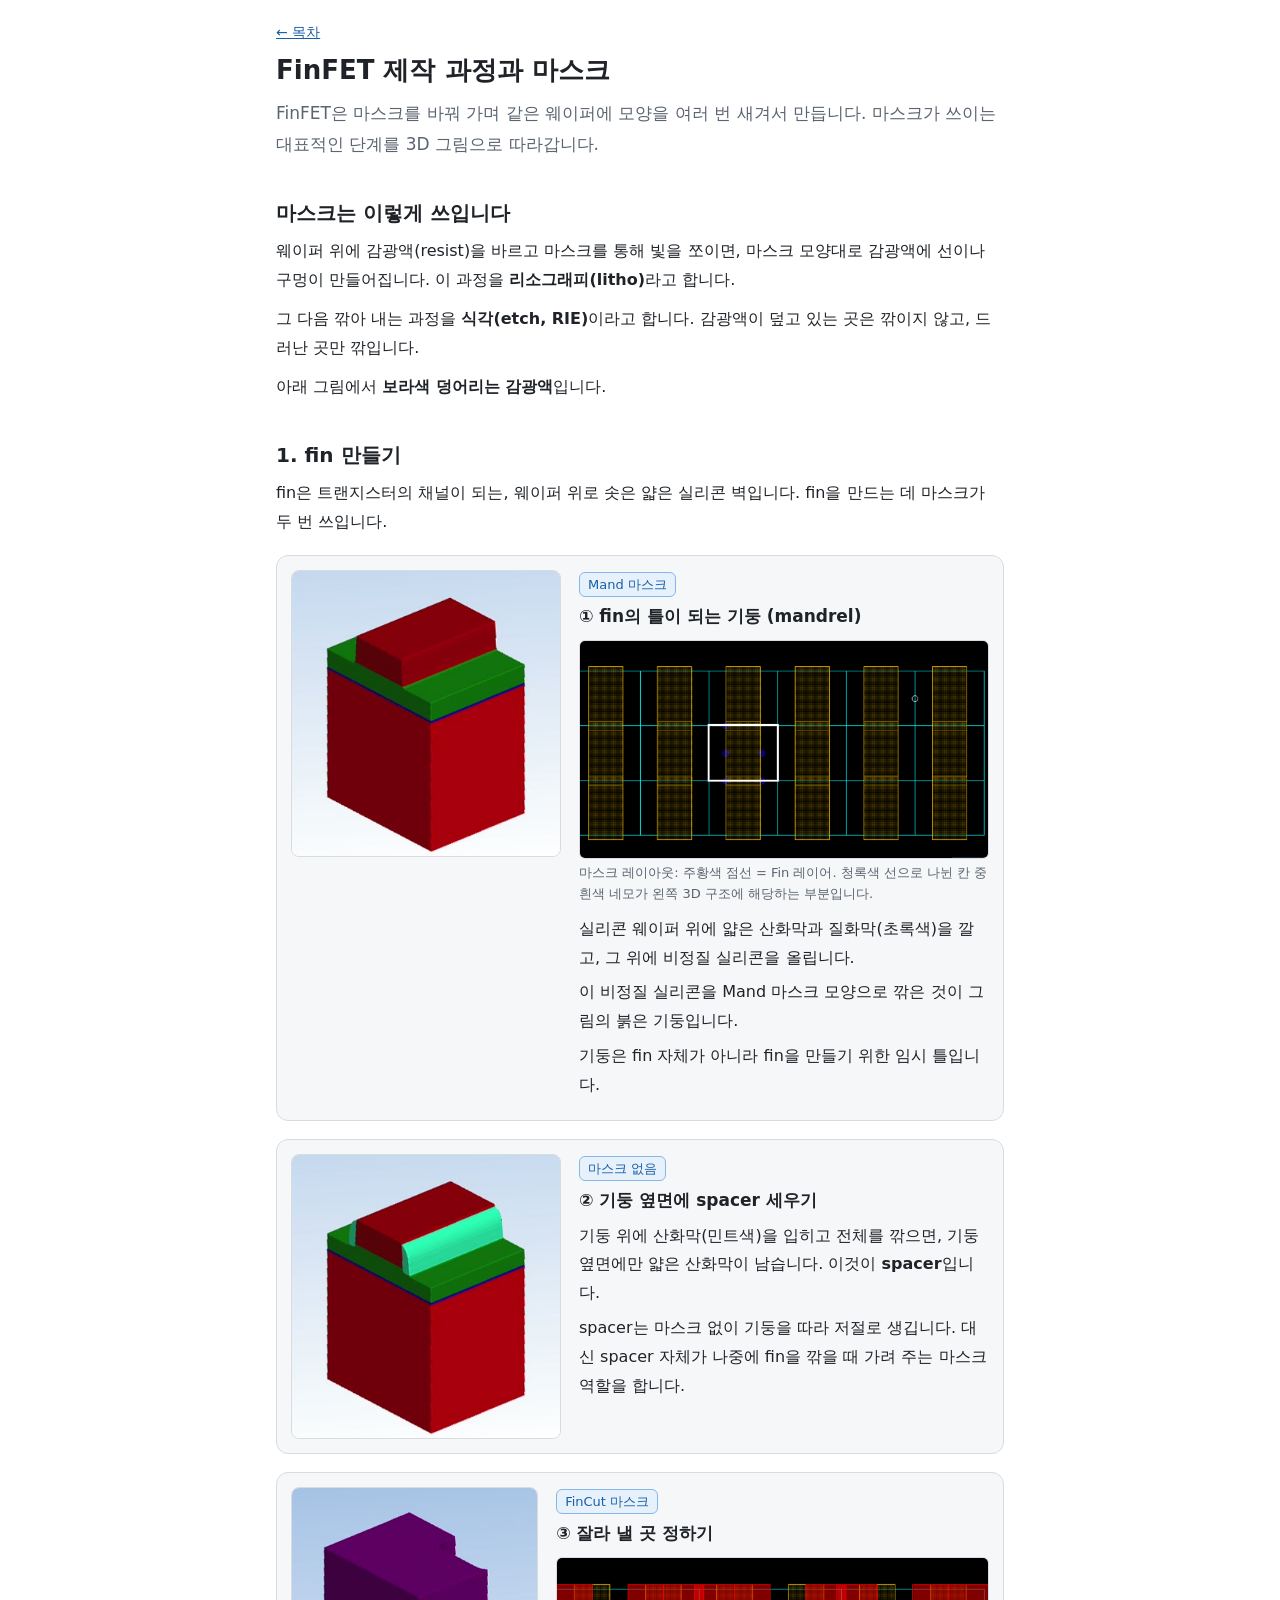
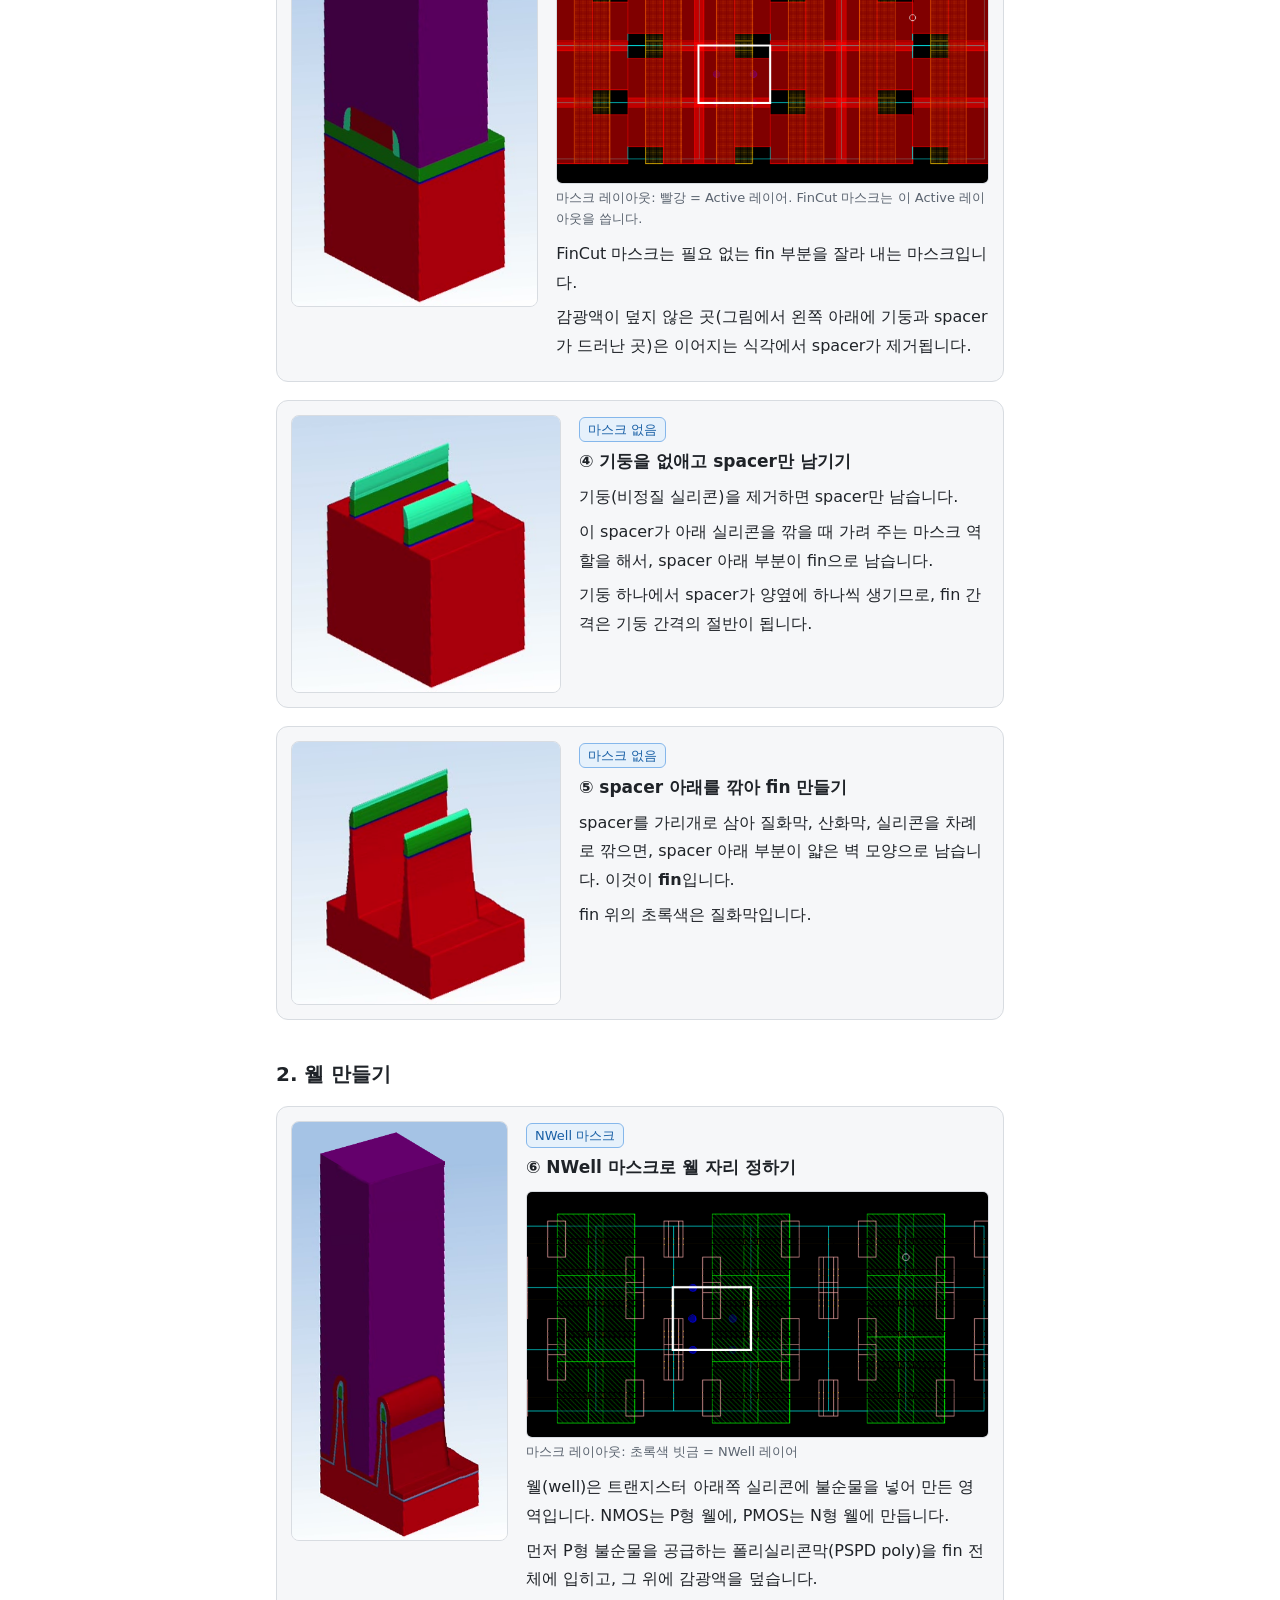
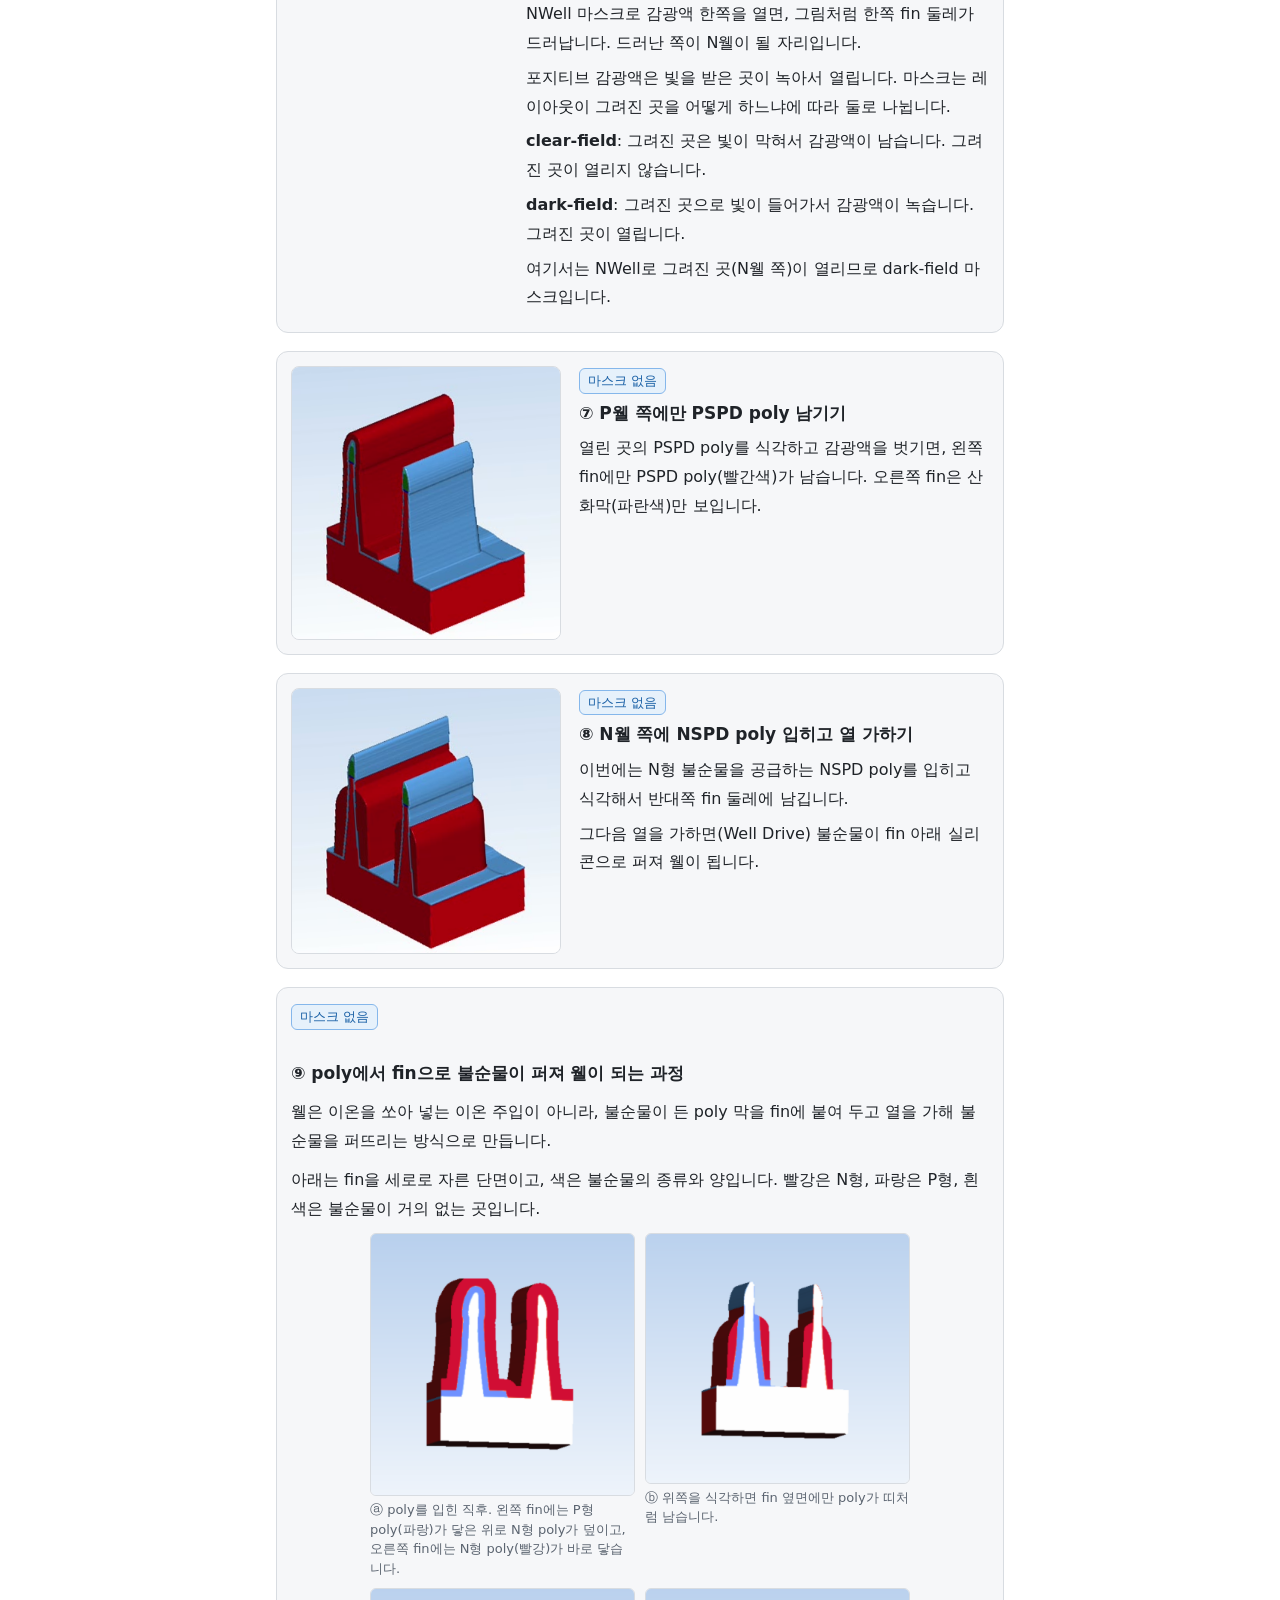
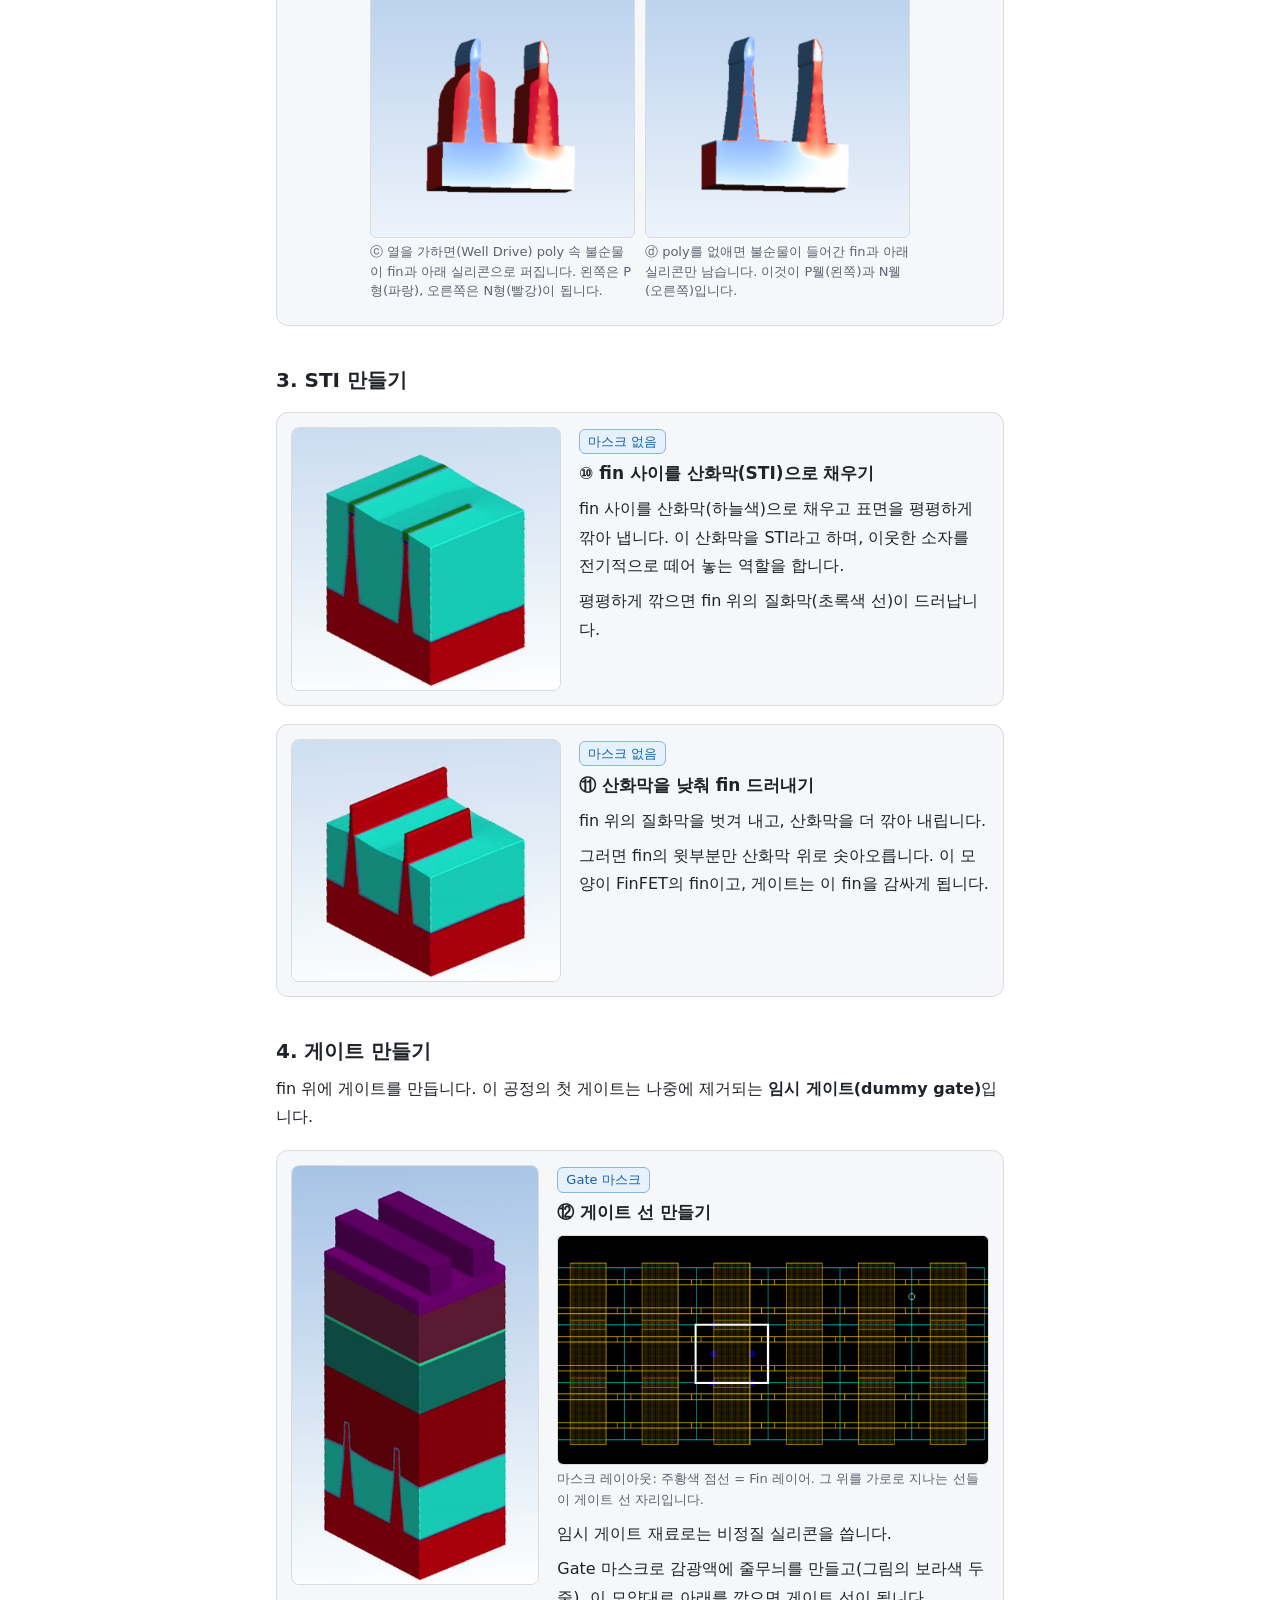
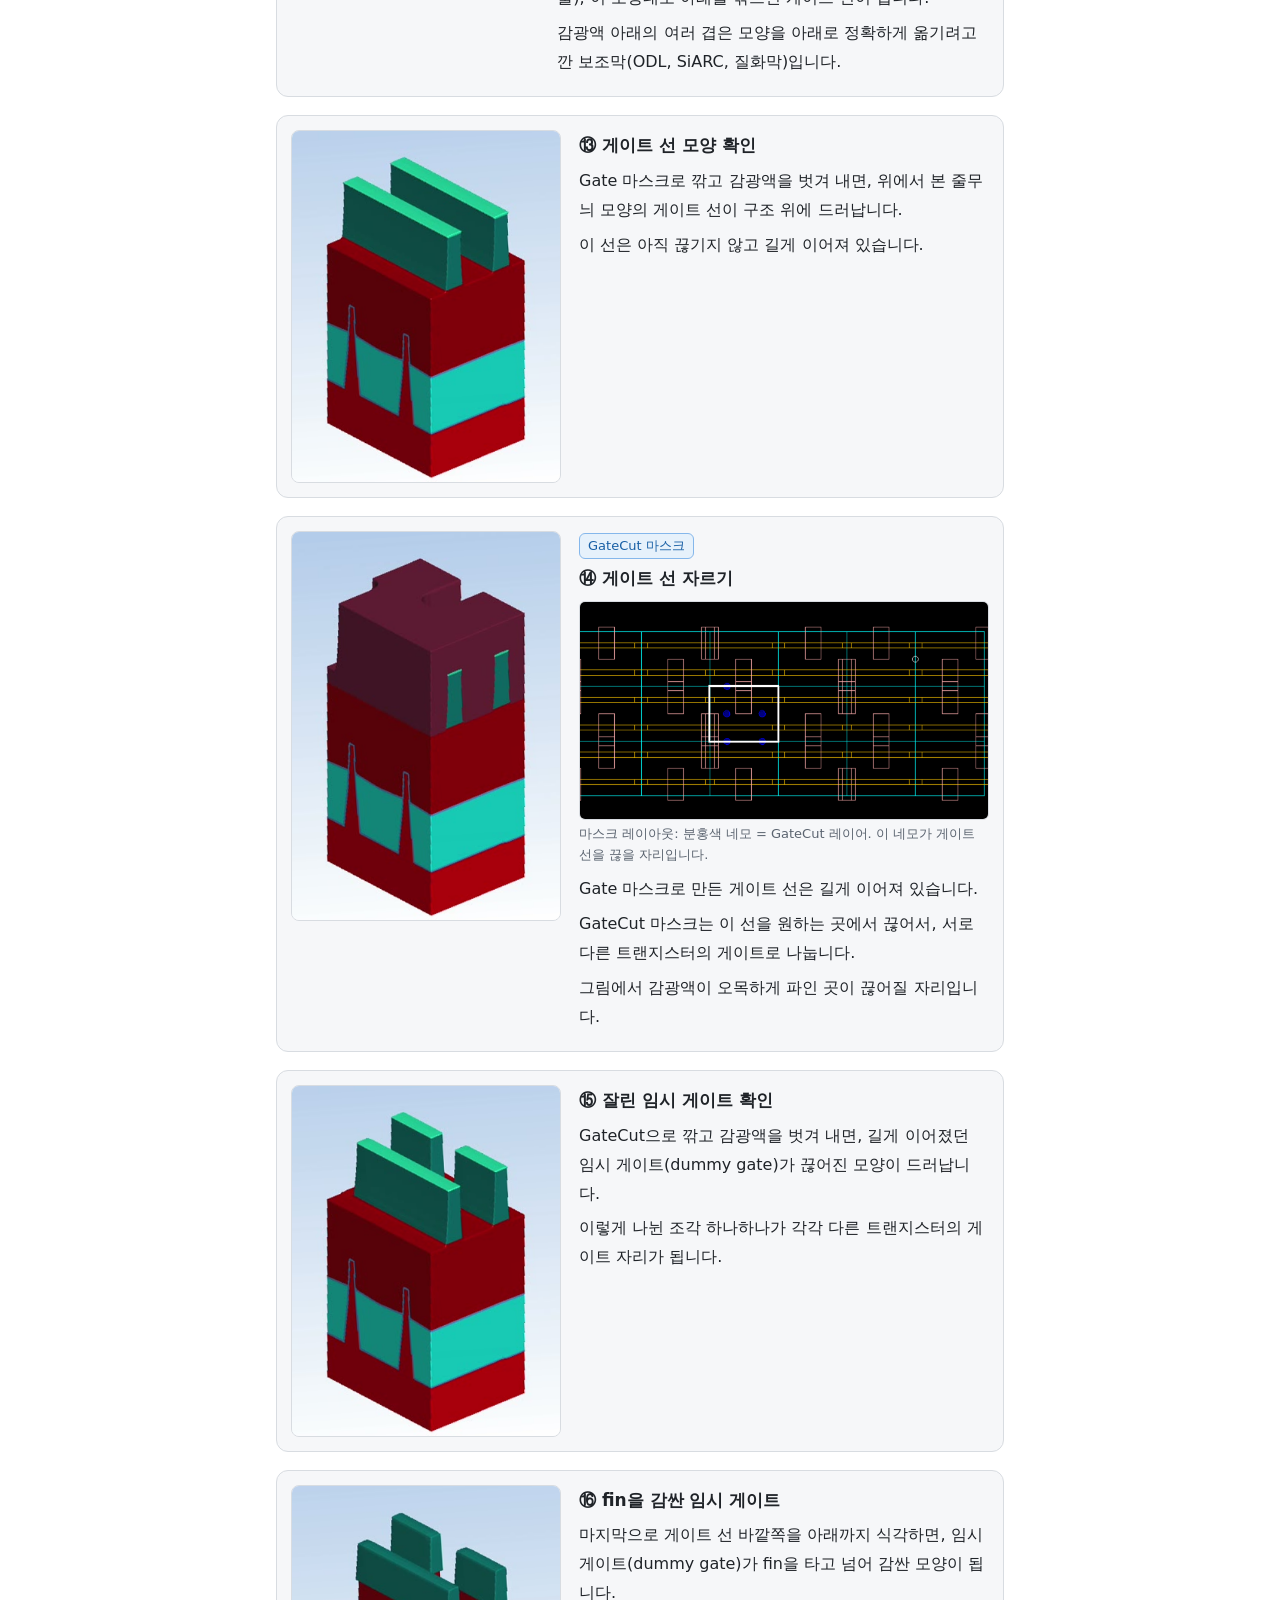
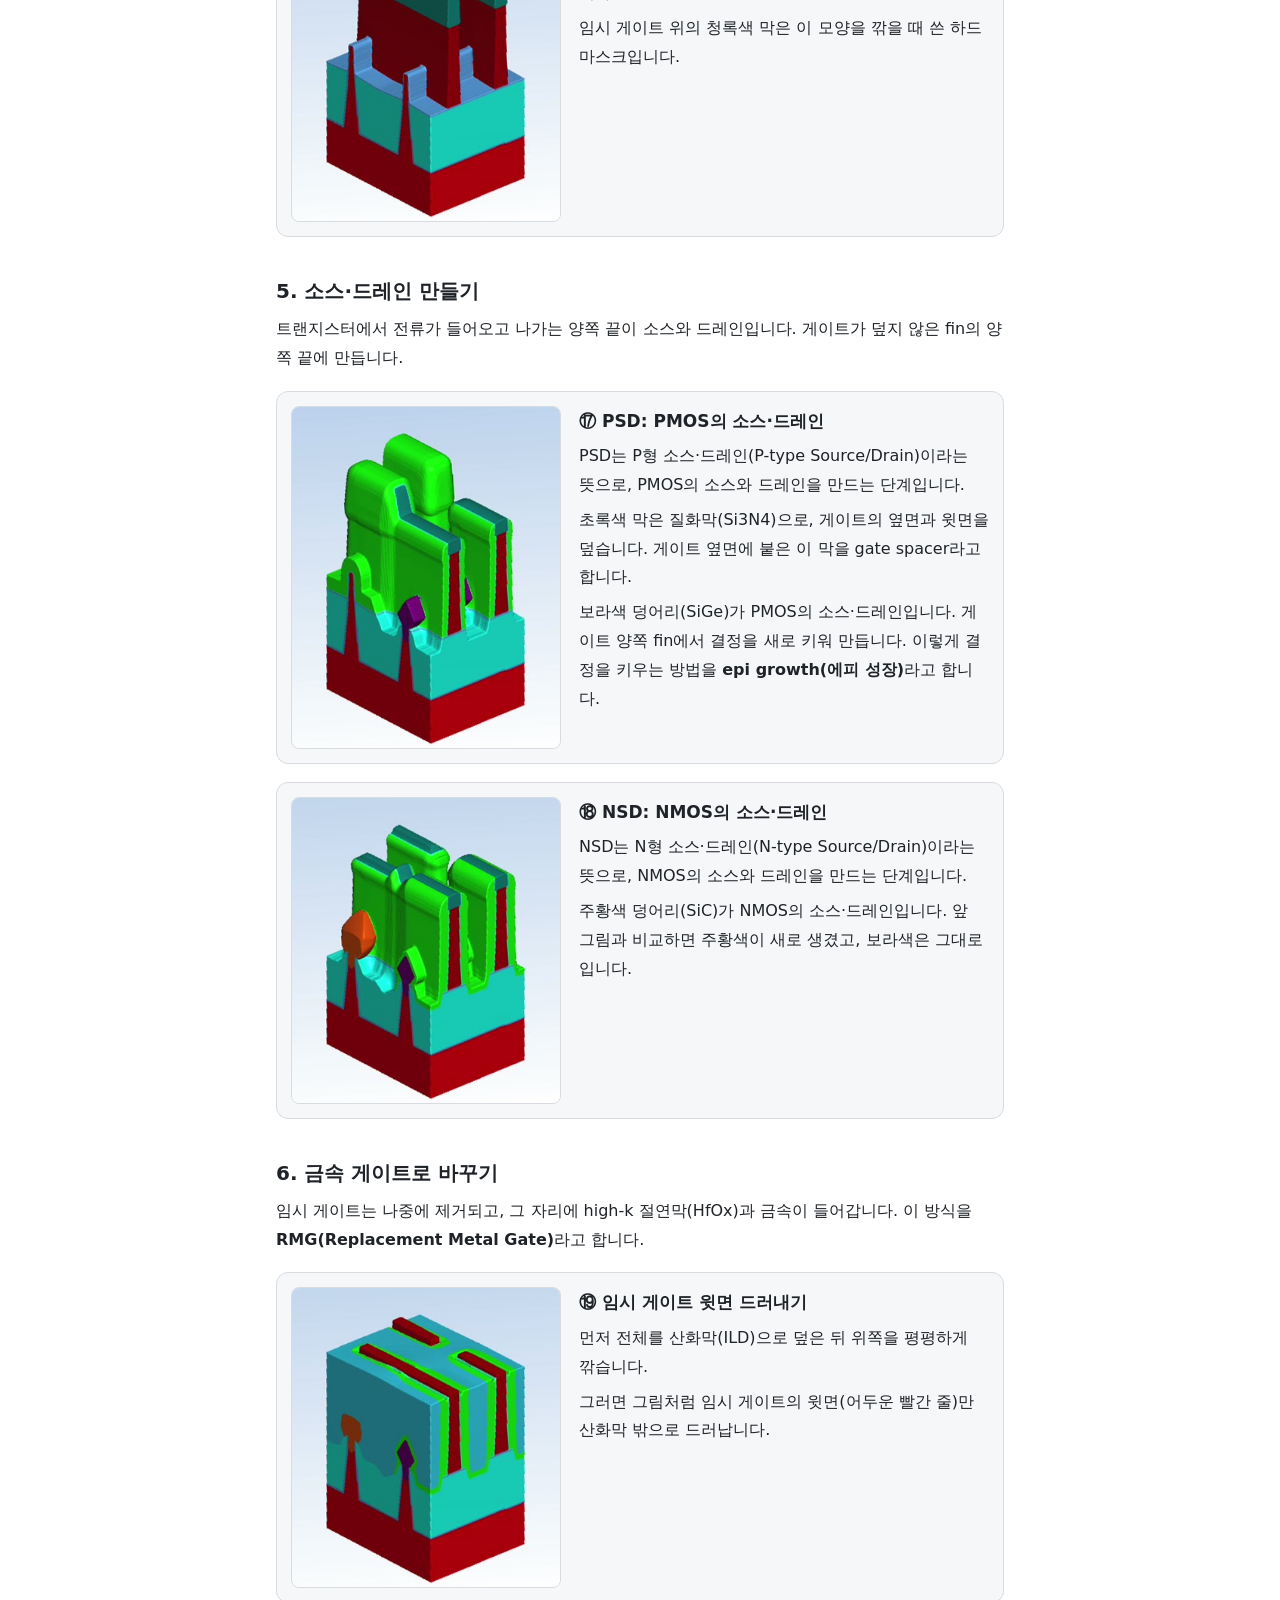
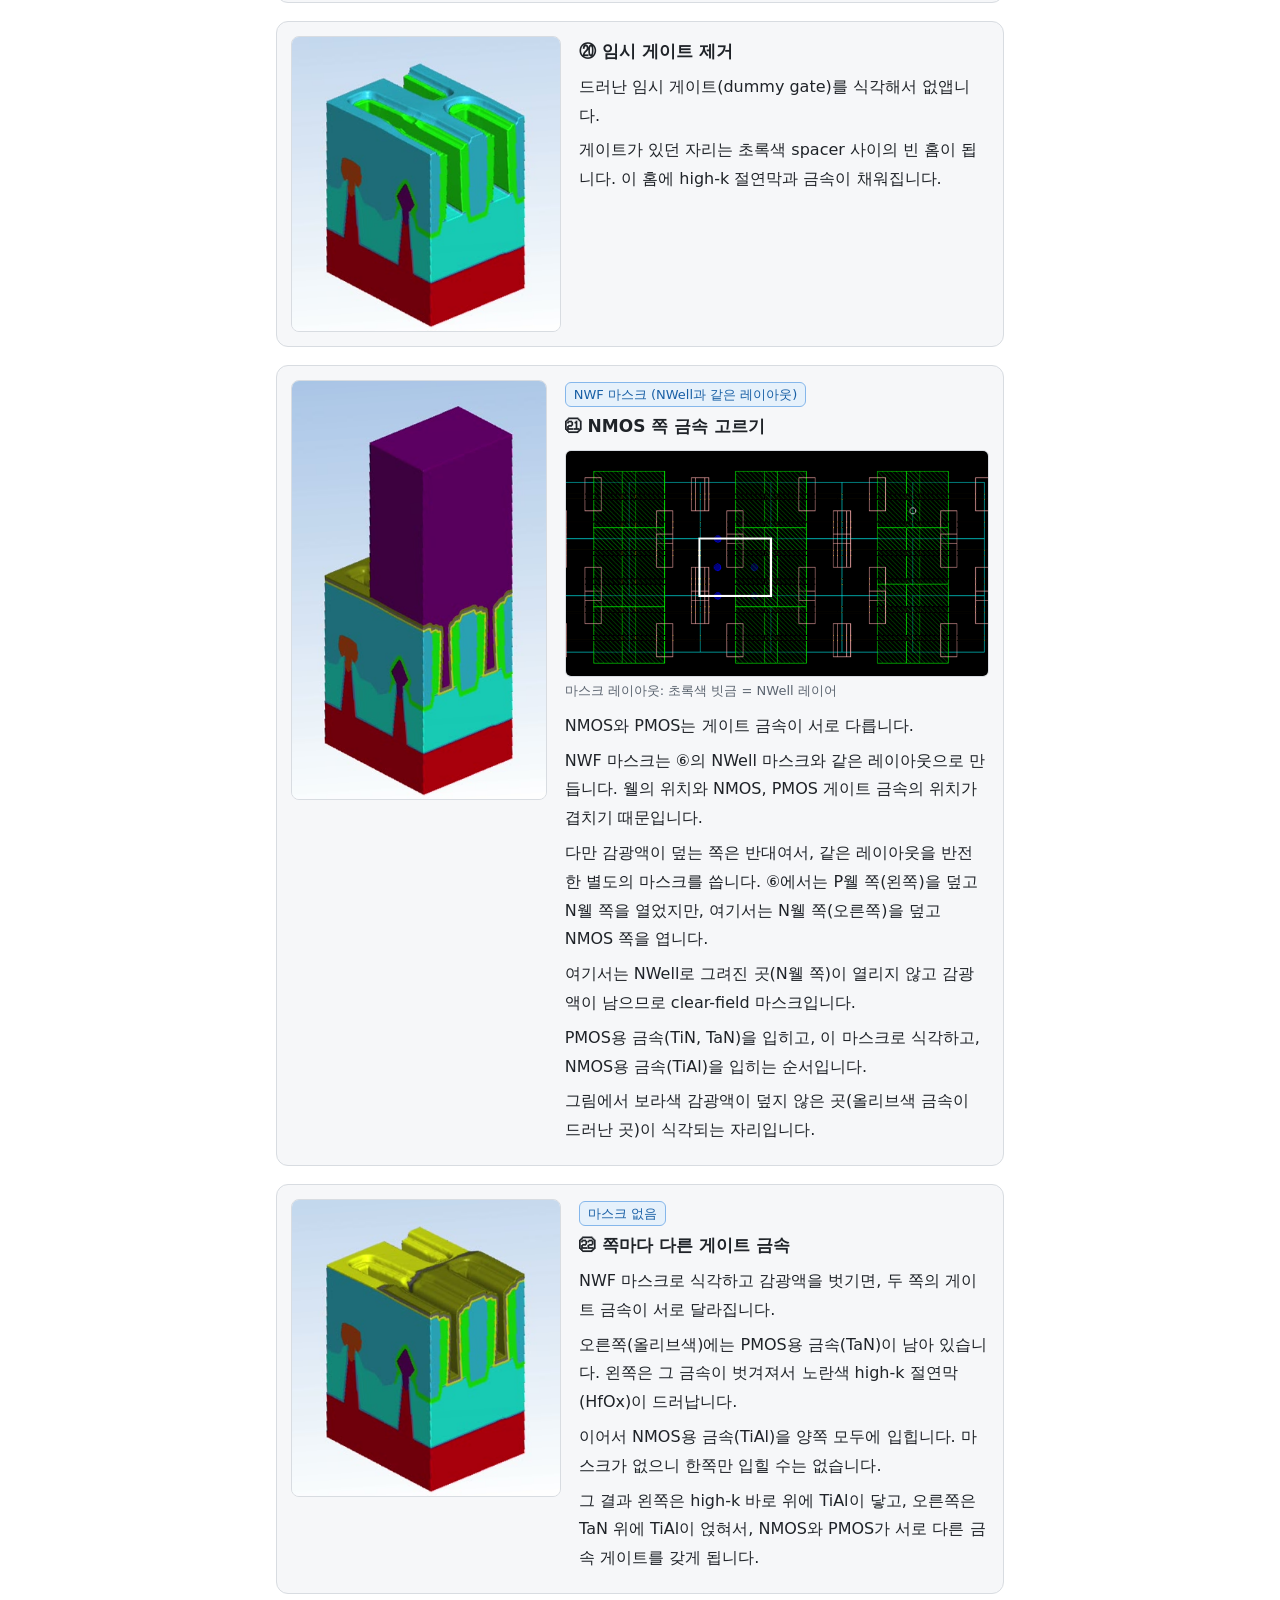
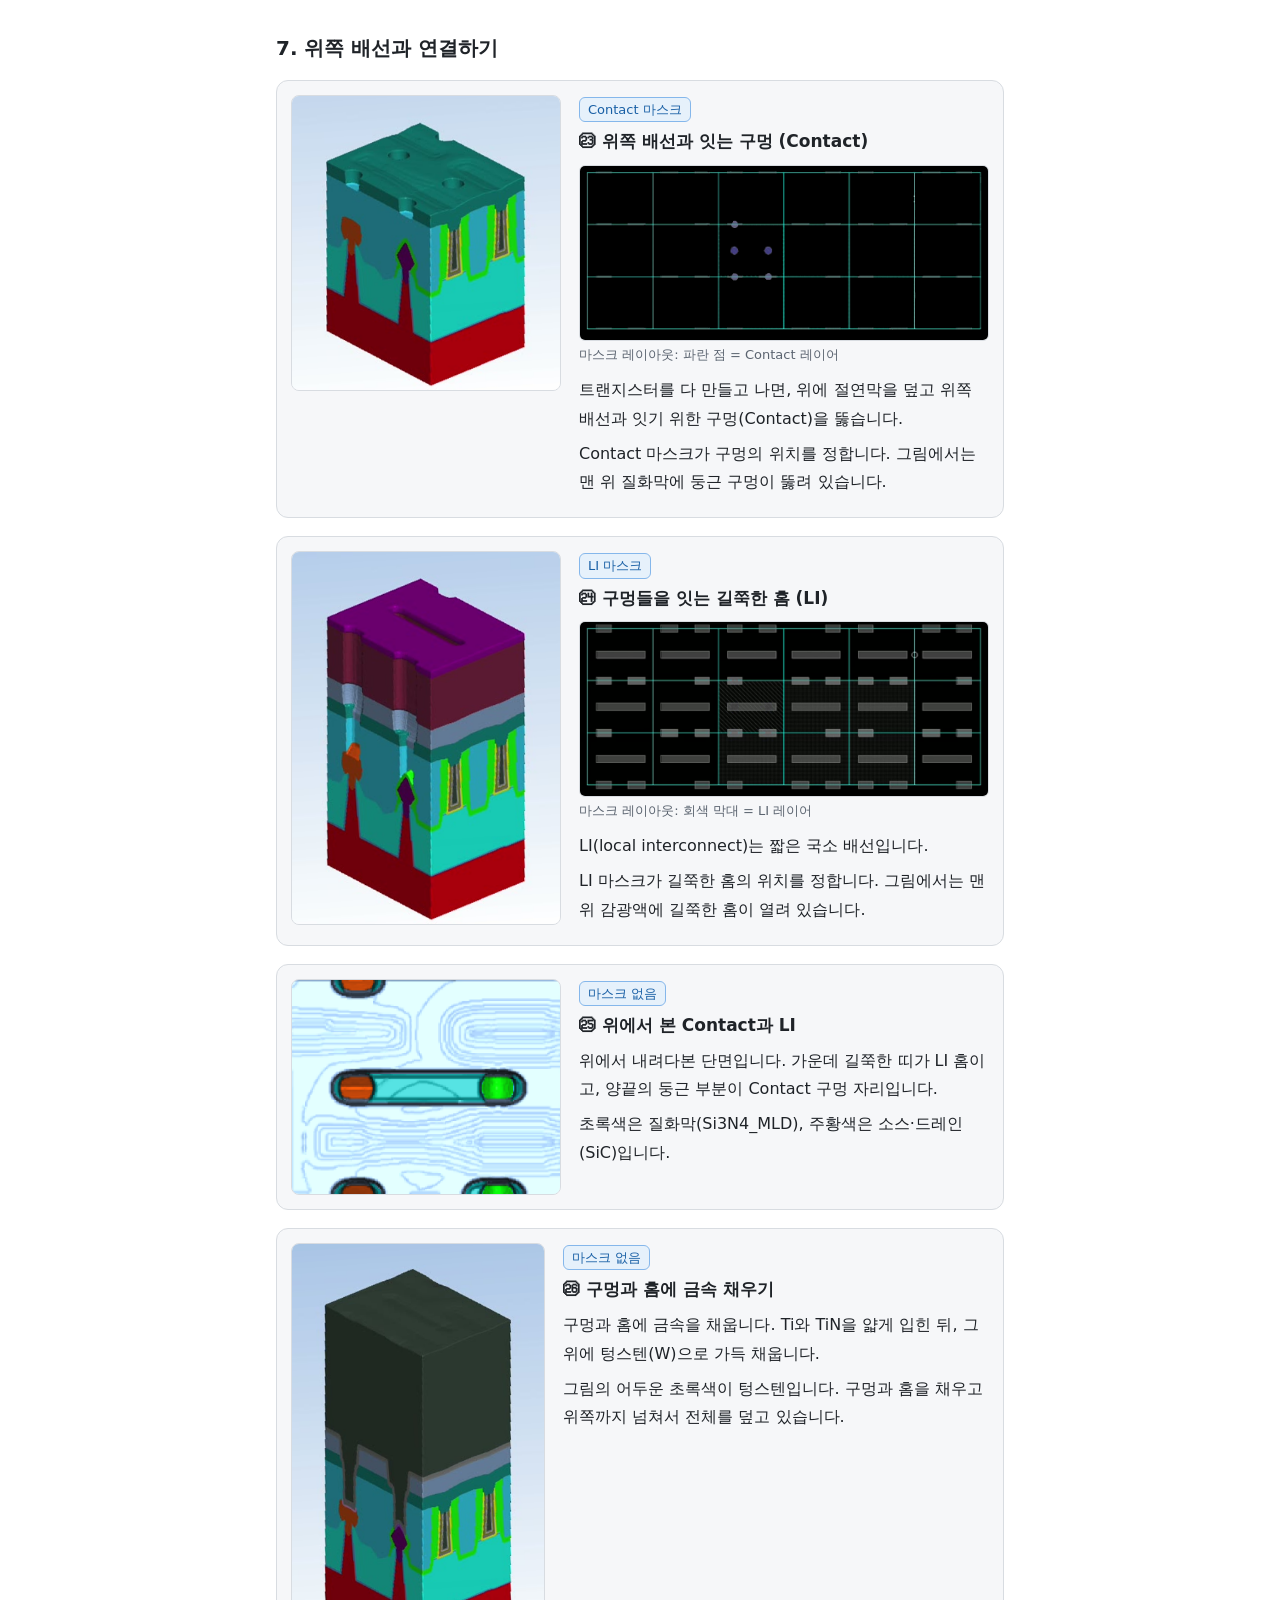
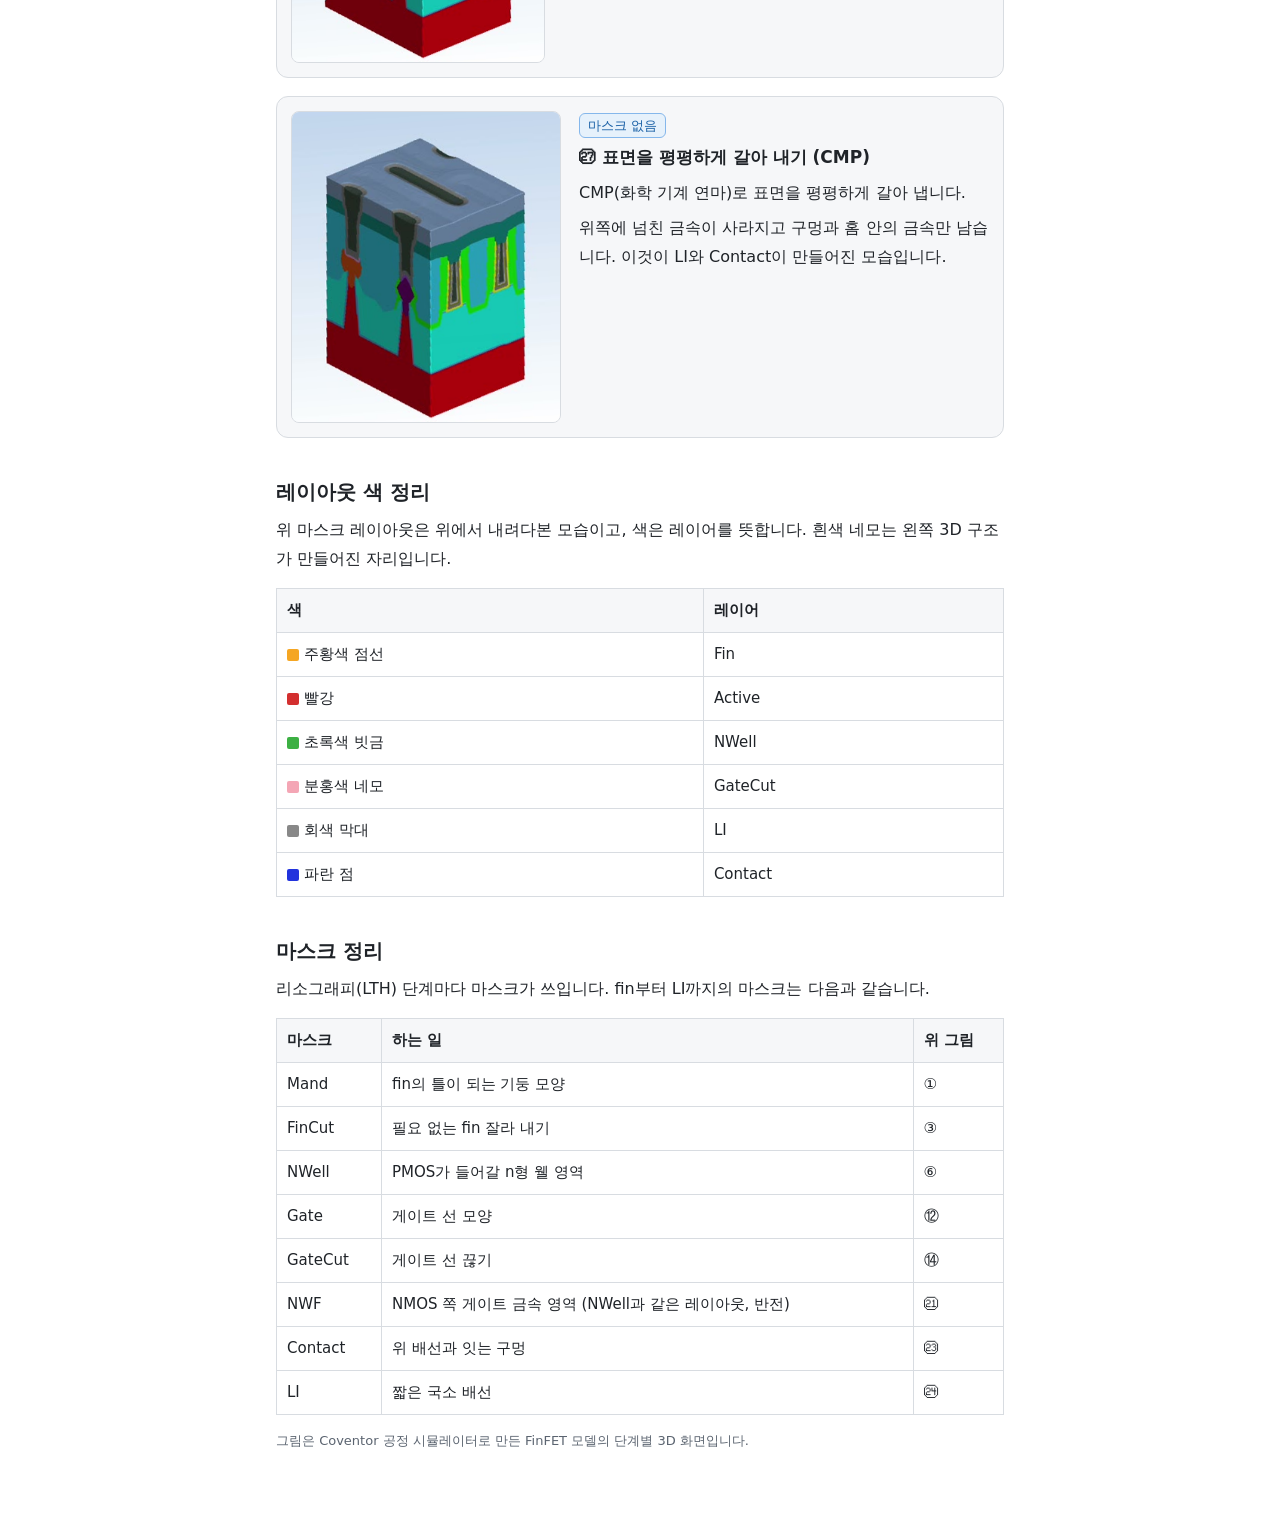
==== finfet.html @ d4d2d387 "finfet: remove orange gate lines from NWell/NWF layout image Co-Authored-By: Claude Sonnet 5.5 <nore" ====
<!doctype html>
<html lang="ko">
<head>
<meta charset="utf-8">
<meta name="viewport" content="width=device-width,initial-scale=1">
<title>FinFET 제작 과정과 마스크 | 반도체 회로 쉽게 이해하기</title>
<link rel="stylesheet" href="style.css">
<style>
.step{display:flex;gap:18px;align-items:flex-start}
.step>img{flex:none;width:auto;height:auto;max-width:270px;max-height:420px;border-radius:8px;border:1px solid var(--border);background:#fff}
.step>div{flex:1;min-width:0}
.pic{flex:none;max-width:270px}
.pic img{display:block;width:auto;height:auto;max-width:100%;max-height:420px;border-radius:8px;border:1px solid var(--border);background:#fff}
.pic span{display:block;font-size:13px;color:var(--muted);margin-top:6px;line-height:1.5}
.pic b{display:block;font-size:16px;font-weight:800;color:inherit}
.g4{display:grid;grid-template-columns:repeat(2,1fr);gap:10px;margin:10px auto;max-width:540px}
.g4 figure{margin:0}
.g4 img{display:block;width:100%;height:auto;border-radius:6px;border:1px solid var(--border)}
.g4 figcaption{font-size:13px;color:var(--muted);margin-top:4px;line-height:1.5}
.lay{margin:8px 0 10px}
.lay img{display:block;width:100%;height:auto;border-radius:6px;border:1px solid var(--border);background:#000}
.lay figcaption{font-size:13px;color:var(--muted);margin-top:4px;line-height:1.6}
.sw{display:inline-block;width:12px;height:12px;border-radius:2px;margin-right:5px;vertical-align:-2px}
.step h3{margin-top:0}
.step p{margin:6px 0}
.tag{display:inline-block;font-size:13px;color:var(--accent);background:var(--accent-bg);border:1px solid var(--accent-border);border-radius:6px;padding:0 8px;margin-bottom:4px}
.src{font-size:13px;color:var(--muted)}
@media (max-width:560px){.step>.pic{max-width:100%}.step{flex-direction:column}.step>img{max-width:100%}.step>div{width:100%}}
</style>
</head>
<body>
<main>
<p class="nav"><a href="index.html">← 목차</a></p>
<h1>FinFET 제작 과정과 마스크</h1>
<p class="lead">FinFET은 마스크를 바꿔 가며 같은 웨이퍼에 모양을 여러 번 새겨서 만듭니다. 마스크가 쓰이는 대표적인 단계를 3D 그림으로 따라갑니다.</p>

<h2>마스크는 이렇게 쓰입니다</h2>
<p>웨이퍼 위에 감광액(resist)을 바르고 마스크를 통해 빛을 쪼이면, 마스크 모양대로 감광액에 선이나 구멍이 만들어집니다. 이 과정을 <b>리소그래피(litho)</b>라고 합니다.</p>
<p>그 다음 깎아 내는 과정을 <b>식각(etch, RIE)</b>이라고 합니다. 감광액이 덮고 있는 곳은 깎이지 않고, 드러난 곳만 깎입니다.</p>
<p>아래 그림에서 <b>보라색 덩어리는 감광액</b>입니다.</p>

<h2>1. fin 만들기</h2>
<p>fin은 트랜지스터의 채널이 되는, 웨이퍼 위로 솟은 얇은 실리콘 벽입니다. fin을 만드는 데 마스크가 두 번 쓰입니다.</p>

<div class="fig step">
<img src="img/finfet-c1.png" alt="웨이퍼 위 질화막 위에 놓인 붉은 비정질 실리콘 기둥">
<div>
<span class="tag">Mand 마스크</span>
<h3>① fin의 틀이 되는 기둥 (mandrel)</h3>
<figure class="lay" style="margin-left:0;margin-right:0"><img src="img/finfet-1-mandrel-layout-r180.png" alt="주황색 점선 기둥이 세로로 여섯 개 늘어선 마스크 레이아웃"><figcaption>마스크 레이아웃: 주황색 점선 = Fin 레이어. 청록색 선으로 나뉜 칸 중 흰색 네모가 왼쪽 3D 구조에 해당하는 부분입니다.</figcaption></figure>
<p>실리콘 웨이퍼 위에 얇은 산화막과 질화막(초록색)을 깔고, 그 위에 비정질 실리콘을 올립니다.</p>
<p>이 비정질 실리콘을 Mand 마스크 모양으로 깎은 것이 그림의 붉은 기둥입니다.</p>
<p>기둥은 fin 자체가 아니라 fin을 만들기 위한 임시 틀입니다.</p>
</div>
</div>

<div class="fig step">
<img src="img/finfet-c2.png" alt="붉은 기둥 양옆에 민트색 spacer가 붙어 있는 그림">
<div>
<span class="tag">마스크 없음</span>
<h3>② 기둥 옆면에 spacer 세우기</h3>
<p>기둥 위에 산화막(민트색)을 입히고 전체를 깎으면, 기둥 옆면에만 얇은 산화막이 남습니다. 이것이 <b>spacer</b>입니다.</p>
<p>spacer는 마스크 없이 기둥을 따라 저절로 생깁니다. 대신 spacer 자체가 나중에 fin을 깎을 때 가려 주는 마스크 역할을 합니다.</p>
</div>
</div>

<div class="fig step">
<img src="img/finfet-c3.png" alt="기둥과 spacer 위에 보라색 감광액이 덮여 있고 한쪽이 오목하게 파인 그림">
<div>
<span class="tag">FinCut 마스크</span>
<h3>③ 잘라 낼 곳 정하기</h3>
<figure class="lay" style="margin-left:0;margin-right:0"><img src="img/finfet-3-fincut-layout-r180.png" alt="빨간 영역 사이사이에 검은 네모가 보이는 마스크 레이아웃"><figcaption>마스크 레이아웃: 빨강 = Active 레이어. FinCut 마스크는 이 Active 레이아웃을 씁니다.</figcaption></figure>
<p>FinCut 마스크는 필요 없는 fin 부분을 잘라 내는 마스크입니다.</p>
<p>감광액이 덮지 않은 곳(그림에서 왼쪽 아래에 기둥과 spacer가 드러난 곳)은 이어지는 식각에서 spacer가 제거됩니다.</p>
</div>
</div>

<div class="fig step">
<img src="img/finfet-c4.png" alt="기둥은 없어지고 민트색 spacer 두 개만 남은 그림">
<div>
<span class="tag">마스크 없음</span>
<h3>④ 기둥을 없애고 spacer만 남기기</h3>
<p>기둥(비정질 실리콘)을 제거하면 spacer만 남습니다.</p>
<p>이 spacer가 아래 실리콘을 깎을 때 가려 주는 마스크 역할을 해서, spacer 아래 부분이 fin으로 남습니다.</p>
<p>기둥 하나에서 spacer가 양옆에 하나씩 생기므로, fin 간격은 기둥 간격의 절반이 됩니다.</p>
</div>
</div>

<div class="fig step">
<img src="img/finfet-c5.png" alt="웨이퍼 위로 얇은 벽 모양 fin 두 개가 솟아 있고 위에 초록색 질화막이 얹힌 그림">
<div>
<span class="tag">마스크 없음</span>
<h3>⑤ spacer 아래를 깎아 fin 만들기</h3>
<p>spacer를 가리개로 삼아 질화막, 산화막, 실리콘을 차례로 깎으면, spacer 아래 부분이 얇은 벽 모양으로 남습니다. 이것이 <b>fin</b>입니다.</p>
<p>fin 위의 초록색은 질화막입니다.</p>
</div>
</div>

<h2>2. 웰 만들기</h2>

<div class="fig step">
<img src="img/finfet-c6-v2.png" alt="보라색 감광액이 높게 덮여 있고 한쪽이 열려 있는 그림">
<div>
<span class="tag">NWell 마스크</span>
<h3>⑥ NWell 마스크로 웰 자리 정하기</h3>
<figure class="lay" style="margin-left:0;margin-right:0"><img src="img/finfet-7-nwf-layout-r180-v2.png" alt="초록색 빗금 영역이 보이는 마스크 레이아웃"><figcaption>마스크 레이아웃: 초록색 빗금 = NWell 레이어</figcaption></figure>
<p>웰(well)은 트랜지스터 아래쪽 실리콘에 불순물을 넣어 만든 영역입니다. NMOS는 P형 웰에, PMOS는 N형 웰에 만듭니다.</p>
<p>먼저 P형 불순물을 공급하는 폴리실리콘막(PSPD poly)을 fin 전체에 입히고, 그 위에 감광액을 덮습니다.</p>
<p>NWell 마스크로 감광액 한쪽을 열면, 그림처럼 한쪽 fin 둘레가 드러납니다. 드러난 쪽이 N웰이 될 자리입니다.</p>
<p>포지티브 감광액은 빛을 받은 곳이 녹아서 열립니다. 마스크는 레이아웃이 그려진 곳을 어떻게 하느냐에 따라 둘로 나뉩니다.</p>
<p><b>clear-field</b>: 그려진 곳은 빛이 막혀서 감광액이 남습니다. 그려진 곳이 열리지 않습니다.</p>
<p><b>dark-field</b>: 그려진 곳으로 빛이 들어가서 감광액이 녹습니다. 그려진 곳이 열립니다.</p>
<p>여기서는 NWell로 그려진 곳(N웰 쪽)이 열리므로 dark-field 마스크입니다.</p>
</div>
</div>

<div class="fig step">
<img src="img/finfet-c7.png" alt="오른쪽 fin에만 빨간 폴리실리콘이 덮여 있는 그림">
<div>
<span class="tag">마스크 없음</span>
<h3>⑦ P웰 쪽에만 PSPD poly 남기기</h3>
<p>열린 곳의 PSPD poly를 식각하고 감광액을 벗기면, 왼쪽 fin에만 PSPD poly(빨간색)가 남습니다. 오른쪽 fin은 산화막(파란색)만 보입니다.</p>
</div>
</div>

<div class="fig step">
<img src="img/finfet-c8.png" alt="양쪽 fin이 각각 다른 폴리실리콘으로 덮여 있는 그림">
<div>
<span class="tag">마스크 없음</span>
<h3>⑧ N웰 쪽에 NSPD poly 입히고 열 가하기</h3>
<p>이번에는 N형 불순물을 공급하는 NSPD poly를 입히고 식각해서 반대쪽 fin 둘레에 남깁니다.</p>
<p>그다음 열을 가하면(Well Drive) 불순물이 fin 아래 실리콘으로 퍼져 웰이 됩니다.</p>
</div>
</div>

<div class="fig">
<span class="tag">마스크 없음</span>
<h3>⑨ poly에서 fin으로 불순물이 퍼져 웰이 되는 과정</h3>
<p>웰은 이온을 쏘아 넣는 이온 주입이 아니라, 불순물이 든 poly 막을 fin에 붙여 두고 열을 가해 불순물을 퍼뜨리는 방식으로 만듭니다.</p>
<p>아래는 fin을 세로로 자른 단면이고, 색은 불순물의 종류와 양입니다. 빨강은 N형, 파랑은 P형, 흰색은 불순물이 거의 없는 곳입니다.</p>
<div class="g4">
<figure><img src="img/finfet-5f-doping-a-v4.png" alt="왼쪽 fin은 파란 막과 빨간 poly로, 오른쪽 fin은 빨간 poly로 감싸진 단면"><figcaption>ⓐ poly를 입힌 직후. 왼쪽 fin에는 P형 poly(파랑)가 닿은 위로 N형 poly가 덮이고, 오른쪽 fin에는 N형 poly(빨강)가 바로 닿습니다.</figcaption></figure>
<figure><img src="img/finfet-5f-doping-b-v4.png" alt="fin 옆면에만 poly가 남은 단면"><figcaption>ⓑ 위쪽을 식각하면 fin 옆면에만 poly가 띠처럼 남습니다.</figcaption></figure>
<figure><img src="img/finfet-5f-doping-c-v4.png" alt="fin과 아래 실리콘으로 빨강과 파랑이 번져 있는 단면"><figcaption>ⓒ 열을 가하면(Well Drive) poly 속 불순물이 fin과 아래 실리콘으로 퍼집니다. 왼쪽은 P형(파랑), 오른쪽은 N형(빨강)이 됩니다.</figcaption></figure>
<figure><img src="img/finfet-5f-doping-d-v4.png" alt="poly가 없어지고 불순물이 들어간 fin과 기판만 남은 단면"><figcaption>ⓓ poly를 없애면 불순물이 들어간 fin과 아래 실리콘만 남습니다. 이것이 P웰(왼쪽)과 N웰(오른쪽)입니다.</figcaption></figure>
</div>
</div>

<h2>3. STI 만들기</h2>

<div class="fig step">
<img src="img/finfet-c10.png" alt="fin 사이가 하늘색 산화막으로 가득 채워져 평평해진 그림">
<div>
<span class="tag">마스크 없음</span>
<h3>⑩ fin 사이를 산화막(STI)으로 채우기</h3>
<p>fin 사이를 산화막(하늘색)으로 채우고 표면을 평평하게 깎아 냅니다. 이 산화막을 STI라고 하며, 이웃한 소자를 전기적으로 떼어 놓는 역할을 합니다.</p>
<p>평평하게 깎으면 fin 위의 질화막(초록색 선)이 드러납니다.</p>
</div>
</div>

<div class="fig step">
<img src="img/finfet-c11.png" alt="하늘색 산화막 위로 빨간 fin 두 개의 윗부분이 솟아 있는 그림">
<div>
<span class="tag">마스크 없음</span>
<h3>⑪ 산화막을 낮춰 fin 드러내기</h3>
<p>fin 위의 질화막을 벗겨 내고, 산화막을 더 깎아 내립니다.</p>
<p>그러면 fin의 윗부분만 산화막 위로 솟아오릅니다. 이 모양이 FinFET의 fin이고, 게이트는 이 fin을 감싸게 됩니다.</p>
</div>
</div>

<h2>4. 게이트 만들기</h2>
<p>fin 위에 게이트를 만듭니다. 이 공정의 첫 게이트는 나중에 제거되는 <b>임시 게이트(dummy gate)</b>입니다.</p>

<div class="fig step">
<img src="img/finfet-c12.png" alt="보라색 감광액 두 줄이 맨 위에 있고 그 아래에 여러 겹의 막이 쌓인 그림">
<div>
<span class="tag">Gate 마스크</span>
<h3>⑫ 게이트 선 만들기</h3>
<figure class="lay" style="margin-left:0;margin-right:0"><img src="img/finfet-5-gate-layout-r180.png" alt="세로 점선 기둥 위로 가로선이 여러 줄 지나가는 마스크 레이아웃"><figcaption>마스크 레이아웃: 주황색 점선 = Fin 레이어. 그 위를 가로로 지나는 선들이 게이트 선 자리입니다.</figcaption></figure>
<p>임시 게이트 재료로는 비정질 실리콘을 씁니다.</p>
<p>Gate 마스크로 감광액에 줄무늬를 만들고(그림의 보라색 두 줄), 이 모양대로 아래를 깎으면 게이트 선이 됩니다.</p>
<p>감광액 아래의 여러 겹은 모양을 아래로 정확하게 옮기려고 깐 보조막(ODL, SiARC, 질화막)입니다.</p>
</div>
</div>

<div class="fig step">
<img src="img/finfet-c13.png" alt="긴 게이트 선 두 줄이 위에 얹힌 구조 그림">
<div>
<h3>⑬ 게이트 선 모양 확인</h3>
<p>Gate 마스크로 깎고 감광액을 벗겨 내면, 위에서 본 줄무늬 모양의 게이트 선이 구조 위에 드러납니다.</p>
<p>이 선은 아직 끊기지 않고 길게 이어져 있습니다.</p>
</div>
</div>

<div class="fig step">
<img src="img/finfet-c14.png" alt="보라색 감광액에 홈이 파여 있고 그 아래로 게이트 선이 보이는 그림">
<div>
<span class="tag">GateCut 마스크</span>
<h3>⑭ 게이트 선 자르기</h3>
<figure class="lay" style="margin-left:0;margin-right:0"><img src="img/finfet-6-gatecut-layout-r180.png" alt="가로 게이트 선 위에 분홍색 네모가 놓인 마스크 레이아웃"><figcaption>마스크 레이아웃: 분홍색 네모 = GateCut 레이어. 이 네모가 게이트 선을 끊을 자리입니다.</figcaption></figure>
<p>Gate 마스크로 만든 게이트 선은 길게 이어져 있습니다.</p>
<p>GateCut 마스크는 이 선을 원하는 곳에서 끊어서, 서로 다른 트랜지스터의 게이트로 나눕니다.</p>
<p>그림에서 감광액이 오목하게 파인 곳이 끊어질 자리입니다.</p>
</div>
</div>

<div class="fig step">
<img src="img/finfet-c15.png" alt="게이트 선이 세 조각으로 끊어져 있는 구조 그림">
<div>
<h3>⑮ 잘린 임시 게이트 확인</h3>
<p>GateCut으로 깎고 감광액을 벗겨 내면, 길게 이어졌던 임시 게이트(dummy gate)가 끊어진 모양이 드러납니다.</p>
<p>이렇게 나뉜 조각 하나하나가 각각 다른 트랜지스터의 게이트 자리가 됩니다.</p>
</div>
</div>

<div class="fig step">
<img src="img/finfet-c16.png" alt="임시 게이트가 fin을 감싸고 있고 그 위에 청록색 마스크 막이 얹힌 구조 그림">
<div>
<h3>⑯ fin을 감싼 임시 게이트</h3>
<p>마지막으로 게이트 선 바깥쪽을 아래까지 식각하면, 임시 게이트(dummy gate)가 fin을 타고 넘어 감싼 모양이 됩니다.</p>
<p>임시 게이트 위의 청록색 막은 이 모양을 깎을 때 쓴 하드마스크입니다.</p>
</div>
</div>

<h2>5. 소스·드레인 만들기</h2>
<p>트랜지스터에서 전류가 들어오고 나가는 양쪽 끝이 소스와 드레인입니다. 게이트가 덮지 않은 fin의 양쪽 끝에 만듭니다.</p>

<div class="fig step">
<div class="pic"><img src="img/finfet-c17.png" alt="초록색 막이 게이트를 덮고 있고 fin 끝에 보라색 덩어리가 붙어 있는 구조 그림"></div>
<div>
<h3>⑰ PSD: PMOS의 소스·드레인</h3>
<p>PSD는 P형 소스·드레인(P-type Source/Drain)이라는 뜻으로, PMOS의 소스와 드레인을 만드는 단계입니다.</p>
<p>초록색 막은 질화막(Si3N4)으로, 게이트의 옆면과 윗면을 덮습니다. 게이트 옆면에 붙은 이 막을 gate spacer라고 합니다.</p>
<p>보라색 덩어리(SiGe)가 PMOS의 소스·드레인입니다. 게이트 양쪽 fin에서 결정을 새로 키워 만듭니다. 이렇게 결정을 키우는 방법을 <b>epi growth(에피 성장)</b>라고 합니다.</p>
</div>
</div>

<div class="fig step">
<div class="pic"><img src="img/finfet-c18.png" alt="보라색 덩어리 옆에 주황색 덩어리가 더해진 구조 그림"></div>
<div>
<h3>⑱ NSD: NMOS의 소스·드레인</h3>
<p>NSD는 N형 소스·드레인(N-type Source/Drain)이라는 뜻으로, NMOS의 소스와 드레인을 만드는 단계입니다.</p>
<p>주황색 덩어리(SiC)가 NMOS의 소스·드레인입니다. 앞 그림과 비교하면 주황색이 새로 생겼고, 보라색은 그대로입니다.</p>
</div>
</div>

<h2>6. 금속 게이트로 바꾸기</h2>
<p>임시 게이트는 나중에 제거되고, 그 자리에 high-k 절연막(HfOx)과 금속이 들어갑니다. 이 방식을 <b>RMG(Replacement Metal Gate)</b>라고 합니다.</p>

<div class="fig step">
<img src="img/finfet-c19.png" alt="산화막 사이로 임시 게이트의 윗면이 어두운 빨간 줄로 드러난 구조 그림">
<div>
<h3>⑲ 임시 게이트 윗면 드러내기</h3>
<p>먼저 전체를 산화막(ILD)으로 덮은 뒤 위쪽을 평평하게 깎습니다.</p>
<p>그러면 그림처럼 임시 게이트의 윗면(어두운 빨간 줄)만 산화막 밖으로 드러납니다.</p>
</div>
</div>

<div class="fig step">
<img src="img/finfet-c20.png" alt="임시 게이트가 있던 자리가 비어 홈이 된 구조 그림">
<div>
<h3>⑳ 임시 게이트 제거</h3>
<p>드러난 임시 게이트(dummy gate)를 식각해서 없앱니다.</p>
<p>게이트가 있던 자리는 초록색 spacer 사이의 빈 홈이 됩니다. 이 홈에 high-k 절연막과 금속이 채워집니다.</p>
</div>
</div>

<div class="fig step">
<img src="img/finfet-c21.png" alt="금속 게이트가 채워진 구조 위에 보라색 감광액이 덮여 있는 그림">
<div>
<span class="tag">NWF 마스크 (NWell과 같은 레이아웃)</span>
<h3>㉑ NMOS 쪽 금속 고르기</h3>
<figure class="lay" style="margin-left:0;margin-right:0"><img src="img/finfet-7-nwf-layout-r180-v2.png" alt="초록색 빗금 영역과 분홍색 네모가 함께 보이는 마스크 레이아웃"><figcaption>마스크 레이아웃: 초록색 빗금 = NWell 레이어</figcaption></figure>
<p>NMOS와 PMOS는 게이트 금속이 서로 다릅니다.</p>
<p>NWF 마스크는 ⑥의 NWell 마스크와 같은 레이아웃으로 만듭니다. 웰의 위치와 NMOS, PMOS 게이트 금속의 위치가 겹치기 때문입니다.</p>
<p>다만 감광액이 덮는 쪽은 반대여서, 같은 레이아웃을 반전한 별도의 마스크를 씁니다. ⑥에서는 P웰 쪽(왼쪽)을 덮고 N웰 쪽을 열었지만, 여기서는 N웰 쪽(오른쪽)을 덮고 NMOS 쪽을 엽니다.</p>
<p>여기서는 NWell로 그려진 곳(N웰 쪽)이 열리지 않고 감광액이 남으므로 clear-field 마스크입니다.</p>
<p>PMOS용 금속(TiN, TaN)을 입히고, 이 마스크로 식각하고, NMOS용 금속(TiAl)을 입히는 순서입니다.</p>
<p>그림에서 보라색 감광액이 덮지 않은 곳(올리브색 금속이 드러난 곳)이 식각되는 자리입니다.</p>
</div>
</div>

<div class="fig step">
<img src="img/finfet-c21b.png" alt="한쪽 게이트 홈에는 올리브색 금속이 있고 다른 쪽은 노란색 절연막이 드러난 구조 그림">
<div>
<span class="tag">마스크 없음</span>
<h3>㉒ 쪽마다 다른 게이트 금속</h3>
<p>NWF 마스크로 식각하고 감광액을 벗기면, 두 쪽의 게이트 금속이 서로 달라집니다.</p>
<p>오른쪽(올리브색)에는 PMOS용 금속(TaN)이 남아 있습니다. 왼쪽은 그 금속이 벗겨져서 노란색 high-k 절연막(HfOx)이 드러납니다.</p>
<p>이어서 NMOS용 금속(TiAl)을 양쪽 모두에 입힙니다. 마스크가 없으니 한쪽만 입힐 수는 없습니다.</p>
<p>그 결과 왼쪽은 high-k 바로 위에 TiAl이 닿고, 오른쪽은 TaN 위에 TiAl이 얹혀서, NMOS와 PMOS가 서로 다른 금속 게이트를 갖게 됩니다.</p>
</div>
</div>

<h2>7. 위쪽 배선과 연결하기</h2>

<div class="fig step">
<img src="img/finfet-c23.png" alt="맨 위 질화막에 둥근 구멍이 뚫려 있는 구조 그림">
<div>
<span class="tag">Contact 마스크</span>
<h3>㉓ 위쪽 배선과 잇는 구멍 (Contact)</h3>
<figure class="lay" style="margin-left:0;margin-right:0"><img src="img/finfet-8-contact-only-nohl-r180.png" alt="파란 점이 보이는 마스크 레이아웃"><figcaption>마스크 레이아웃: 파란 점 = Contact 레이어</figcaption></figure>
<p>트랜지스터를 다 만들고 나면, 위에 절연막을 덮고 위쪽 배선과 잇기 위한 구멍(Contact)을 뚫습니다.</p>
<p>Contact 마스크가 구멍의 위치를 정합니다. 그림에서는 맨 위 질화막에 둥근 구멍이 뚫려 있습니다.</p>
</div>
</div>

<div class="fig step">
<img src="img/finfet-c22.png" alt="맨 위 보라색 감광액에 길쭉한 홈이 열려 있는 그림">
<div>
<span class="tag">LI 마스크</span>
<h3>㉔ 구멍들을 잇는 길쭉한 홈 (LI)</h3>
<figure class="lay" style="margin-left:0;margin-right:0"><img src="img/finfet-8-li-only-nohl-r180.png" alt="회색 가로 막대가 보이는 마스크 레이아웃"><figcaption>마스크 레이아웃: 회색 막대 = LI 레이어</figcaption></figure>
<p>LI(local interconnect)는 짧은 국소 배선입니다.</p>
<p>LI 마스크가 길쭉한 홈의 위치를 정합니다. 그림에서는 맨 위 감광액에 길쭉한 홈이 열려 있습니다.</p>
</div>
</div>

<div class="fig step">
<img src="img/finfet-8c-plan-r180.png" alt="길쭉한 홈 양끝에 둥근 구멍이 있는 위에서 본 단면 그림">
<div>
<span class="tag">마스크 없음</span>
<h3>㉕ 위에서 본 Contact과 LI</h3>
<p>위에서 내려다본 단면입니다. 가운데 길쭉한 띠가 LI 홈이고, 양끝의 둥근 부분이 Contact 구멍 자리입니다.</p>
<p>초록색은 질화막(Si3N4_MLD), 주황색은 소스·드레인(SiC)입니다.</p>
</div>
</div>

<div class="fig step">
<img src="img/finfet-c25.png" alt="어두운 초록색 금속이 맨 위까지 가득 덮은 구조 그림">
<div>
<span class="tag">마스크 없음</span>
<h3>㉖ 구멍과 홈에 금속 채우기</h3>
<p>구멍과 홈에 금속을 채웁니다. Ti와 TiN을 얇게 입힌 뒤, 그 위에 텅스텐(W)으로 가득 채웁니다.</p>
<p>그림의 어두운 초록색이 텅스텐입니다. 구멍과 홈을 채우고 위쪽까지 넘쳐서 전체를 덮고 있습니다.</p>
</div>
</div>

<div class="fig step">
<img src="img/finfet-c26.png" alt="윗면이 평평하고 길쭉한 금속 띠가 박혀 있는 구조 그림">
<div>
<span class="tag">마스크 없음</span>
<h3>㉗ 표면을 평평하게 갈아 내기 (CMP)</h3>
<p>CMP(화학 기계 연마)로 표면을 평평하게 갈아 냅니다.</p>
<p>위쪽에 넘친 금속이 사라지고 구멍과 홈 안의 금속만 남습니다. 이것이 LI와 Contact이 만들어진 모습입니다.</p>
</div>
</div>

<h2>레이아웃 색 정리</h2>
<p>위 마스크 레이아웃은 위에서 내려다본 모습이고, 색은 레이어를 뜻합니다. 흰색 네모는 왼쪽 3D 구조가 만들어진 자리입니다.</p>
<table>
<tr><th>색</th><th>레이어</th></tr>
<tr><td><span class="sw" style="background:#f5a623"></span>주황색 점선</td><td>Fin</td></tr>
<tr><td><span class="sw" style="background:#d32f2f"></span>빨강</td><td>Active</td></tr><tr><td><span class="sw" style="background:#3cb043"></span>초록색 빗금</td><td>NWell</td></tr>
<tr><td><span class="sw" style="background:#f4a6b5"></span>분홍색 네모</td><td>GateCut</td></tr>
<tr><td><span class="sw" style="background:#888"></span>회색 막대</td><td>LI</td></tr>
<tr><td><span class="sw" style="background:#2233dd"></span>파란 점</td><td>Contact</td></tr>
</table>

<h2>마스크 정리</h2>
<p>리소그래피(LTH) 단계마다 마스크가 쓰입니다. fin부터 LI까지의 마스크는 다음과 같습니다.</p>
<table>
<tr><th>마스크</th><th>하는 일</th><th>위 그림</th></tr>
<tr><td>Mand</td><td>fin의 틀이 되는 기둥 모양</td><td>①</td></tr>
<tr><td>FinCut</td><td>필요 없는 fin 잘라 내기</td><td>③</td></tr>
<tr><td>NWell</td><td>PMOS가 들어갈 n형 웰 영역</td><td>⑥</td></tr>
<tr><td>Gate</td><td>게이트 선 모양</td><td>⑫</td></tr>
<tr><td>GateCut</td><td>게이트 선 끊기</td><td>⑭</td></tr>
<tr><td>NWF</td><td>NMOS 쪽 게이트 금속 영역 (NWell과 같은 레이아웃, 반전)</td><td>㉑</td></tr>
<tr><td>Contact</td><td>위 배선과 잇는 구멍</td><td>㉓</td></tr>
<tr><td>LI</td><td>짧은 국소 배선</td><td>㉔</td></tr>
</table>
<p class="src">그림은 Coventor 공정 시뮬레이터로 만든 FinFET 모델의 단계별 3D 화면입니다.</p>
</main>
</body>
</html>
---- style.css ----
:root{--fg:#1f2328;--muted:#5b6470;--bg:#ffffff;--card:#f6f7f9;--border:#d8dce1;--accent:#185FA5;--accent-bg:#E6F1FB;--accent-border:#85B7EB;--hl:#FF8A00}
@media (prefers-color-scheme:dark){:root{--fg:#e6e8eb;--muted:#a0a8b3;--bg:#16181c;--card:#1f2227;--border:#343941;--accent:#85B7EB;--accent-bg:#1d2f45;--accent-border:#378ADD}}
*{box-sizing:border-box}
html{-webkit-text-size-adjust:100%}
body{margin:0;background:var(--bg);color:var(--fg);font-family:system-ui,-apple-system,"Segoe UI","Noto Sans KR","Malgun Gothic",sans-serif;line-height:1.8;font-size:16px}
main{max-width:760px;margin:0 auto;padding:20px 16px 64px}
h1{font-size:26px;font-weight:600;margin:8px 0 6px;line-height:1.35}
h2{font-size:20px;font-weight:600;margin:40px 0 8px;line-height:1.4}
h3{font-size:17px;font-weight:600;margin:24px 0 6px}
p{margin:10px 0}
a{color:var(--accent)}
.nav{font-size:14px;margin:0}
.lead{color:var(--muted);font-size:17px}
code{background:var(--card);border:1px solid var(--border);border-radius:4px;padding:1px 5px;font-size:.92em}
table{border-collapse:collapse;width:100%;margin:14px 0;font-size:15px}
th,td{border:1px solid var(--border);padding:8px 10px;text-align:left;vertical-align:top}
th{background:var(--card);font-weight:600}
.note{background:var(--card);border:1px solid var(--border);border-radius:8px;padding:10px 14px;margin:16px 0;font-size:15px}
.fig{background:var(--card);border:1px solid var(--border);border-radius:12px;padding:14px;margin:18px 0}
.fig svg{display:block;width:100%;height:auto}
.fig button{font:inherit;font-size:13px;padding:4px 12px;border:1px solid var(--border);border-radius:8px;background:var(--bg);color:var(--fg);cursor:pointer}
.fig button:disabled{opacity:.4;cursor:default}
.fig .row{display:flex;gap:6px;flex-wrap:wrap;margin:0 0 8px;align-items:center}
.fig .lab{font-size:13px;color:var(--muted)}
.fig .cap{font-size:15px;line-height:1.65;min-height:5.4em;margin-top:2px}
.fig .legend{font-size:12px;color:var(--muted);margin-top:6px;line-height:1.6}
.ts{font-size:12px;fill:var(--muted)}
.th{font-size:14px;font-weight:600;fill:var(--fg)}
.list{list-style:none;padding:0;margin:16px 0}
.list li{border:1px solid var(--border);border-radius:10px;padding:12px 14px;margin:10px 0;background:var(--card)}
.list a{font-weight:600;text-decoration:none}
.list .sub{color:var(--muted);font-size:14px;margin-top:2px}
.soon{opacity:.55}
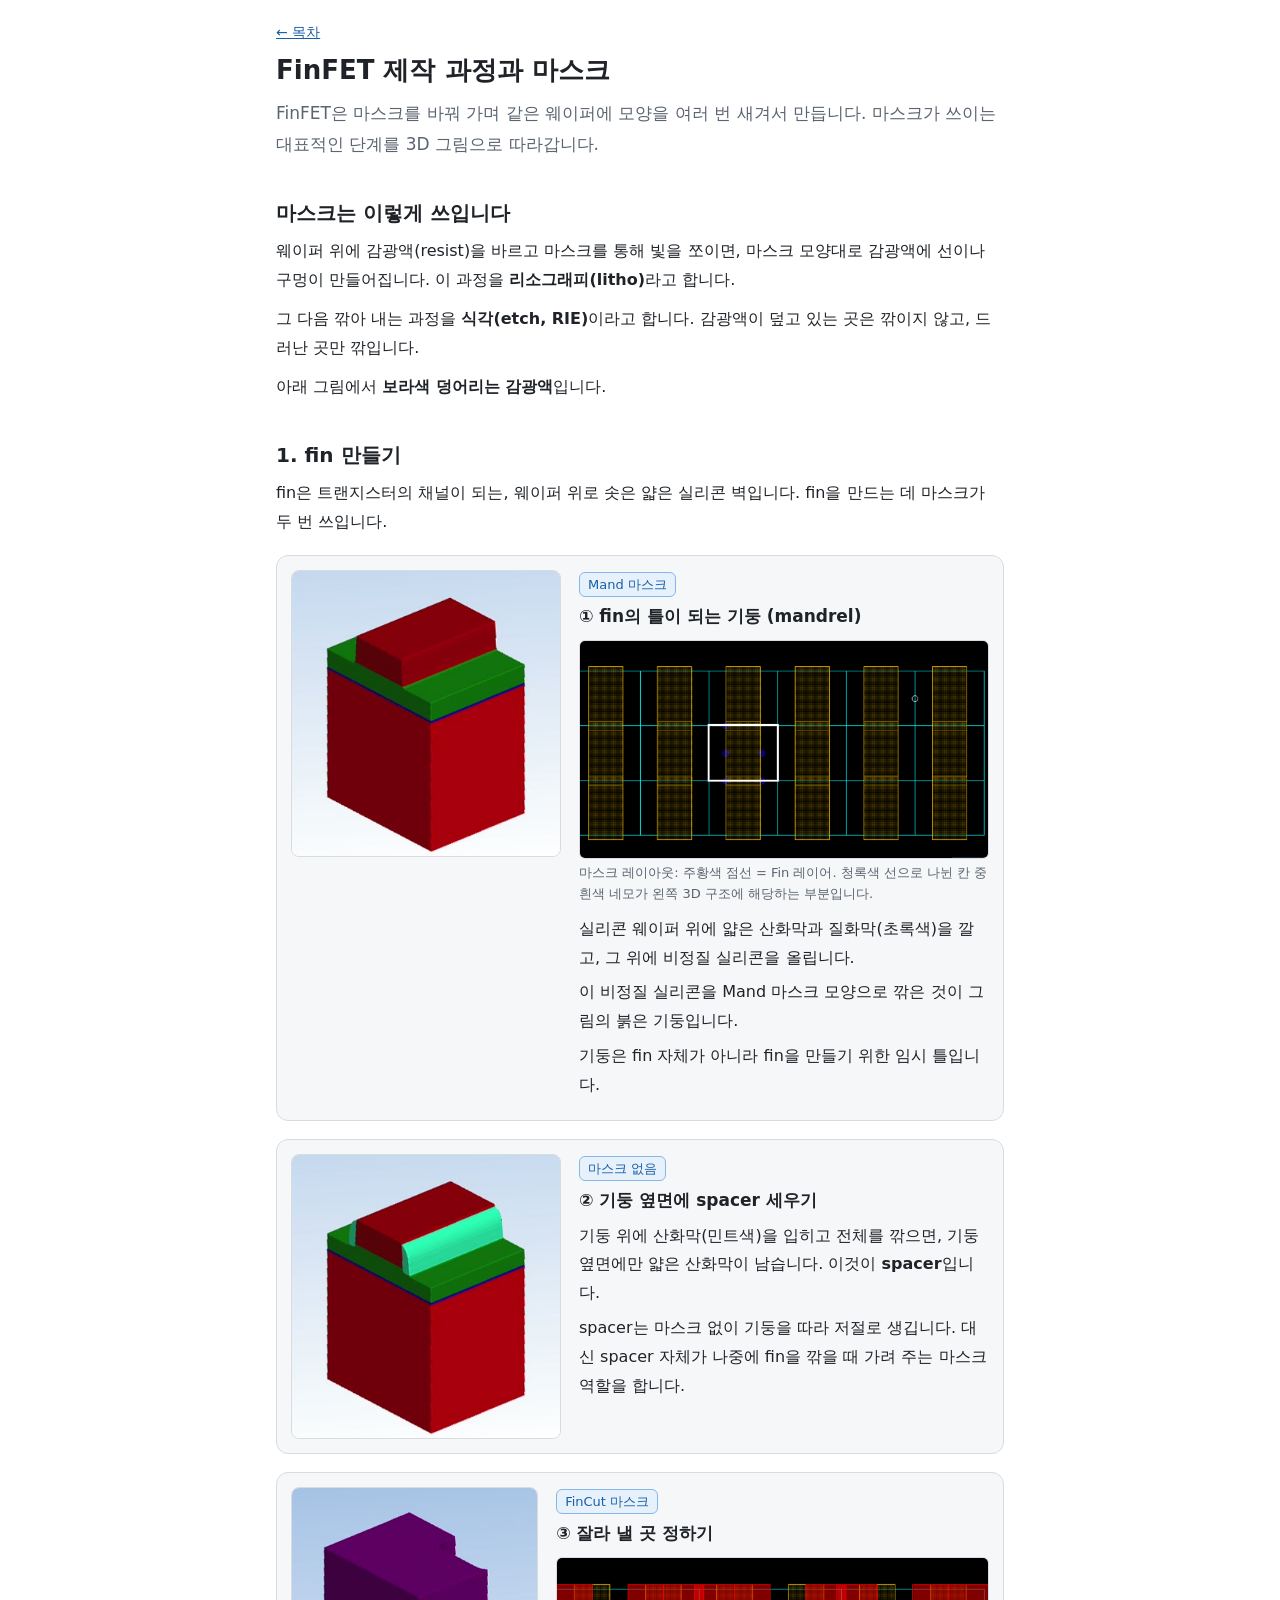
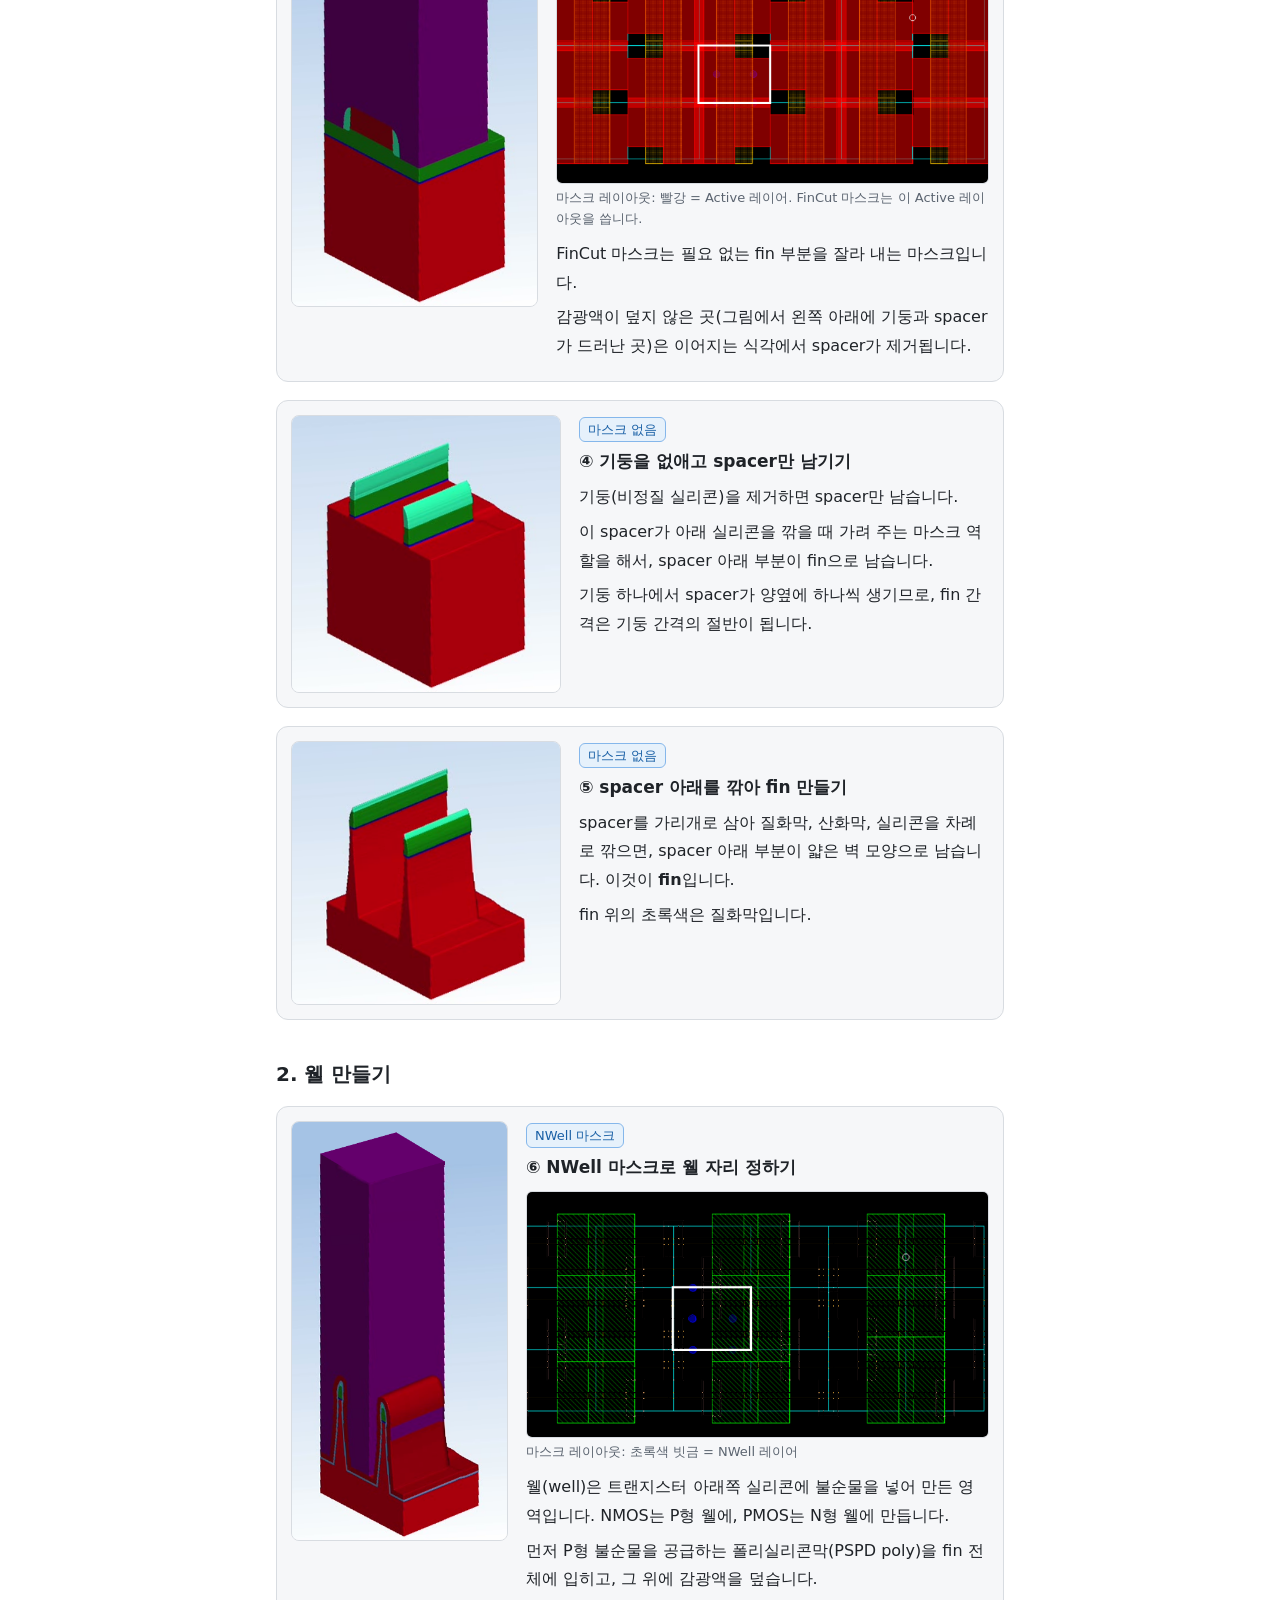
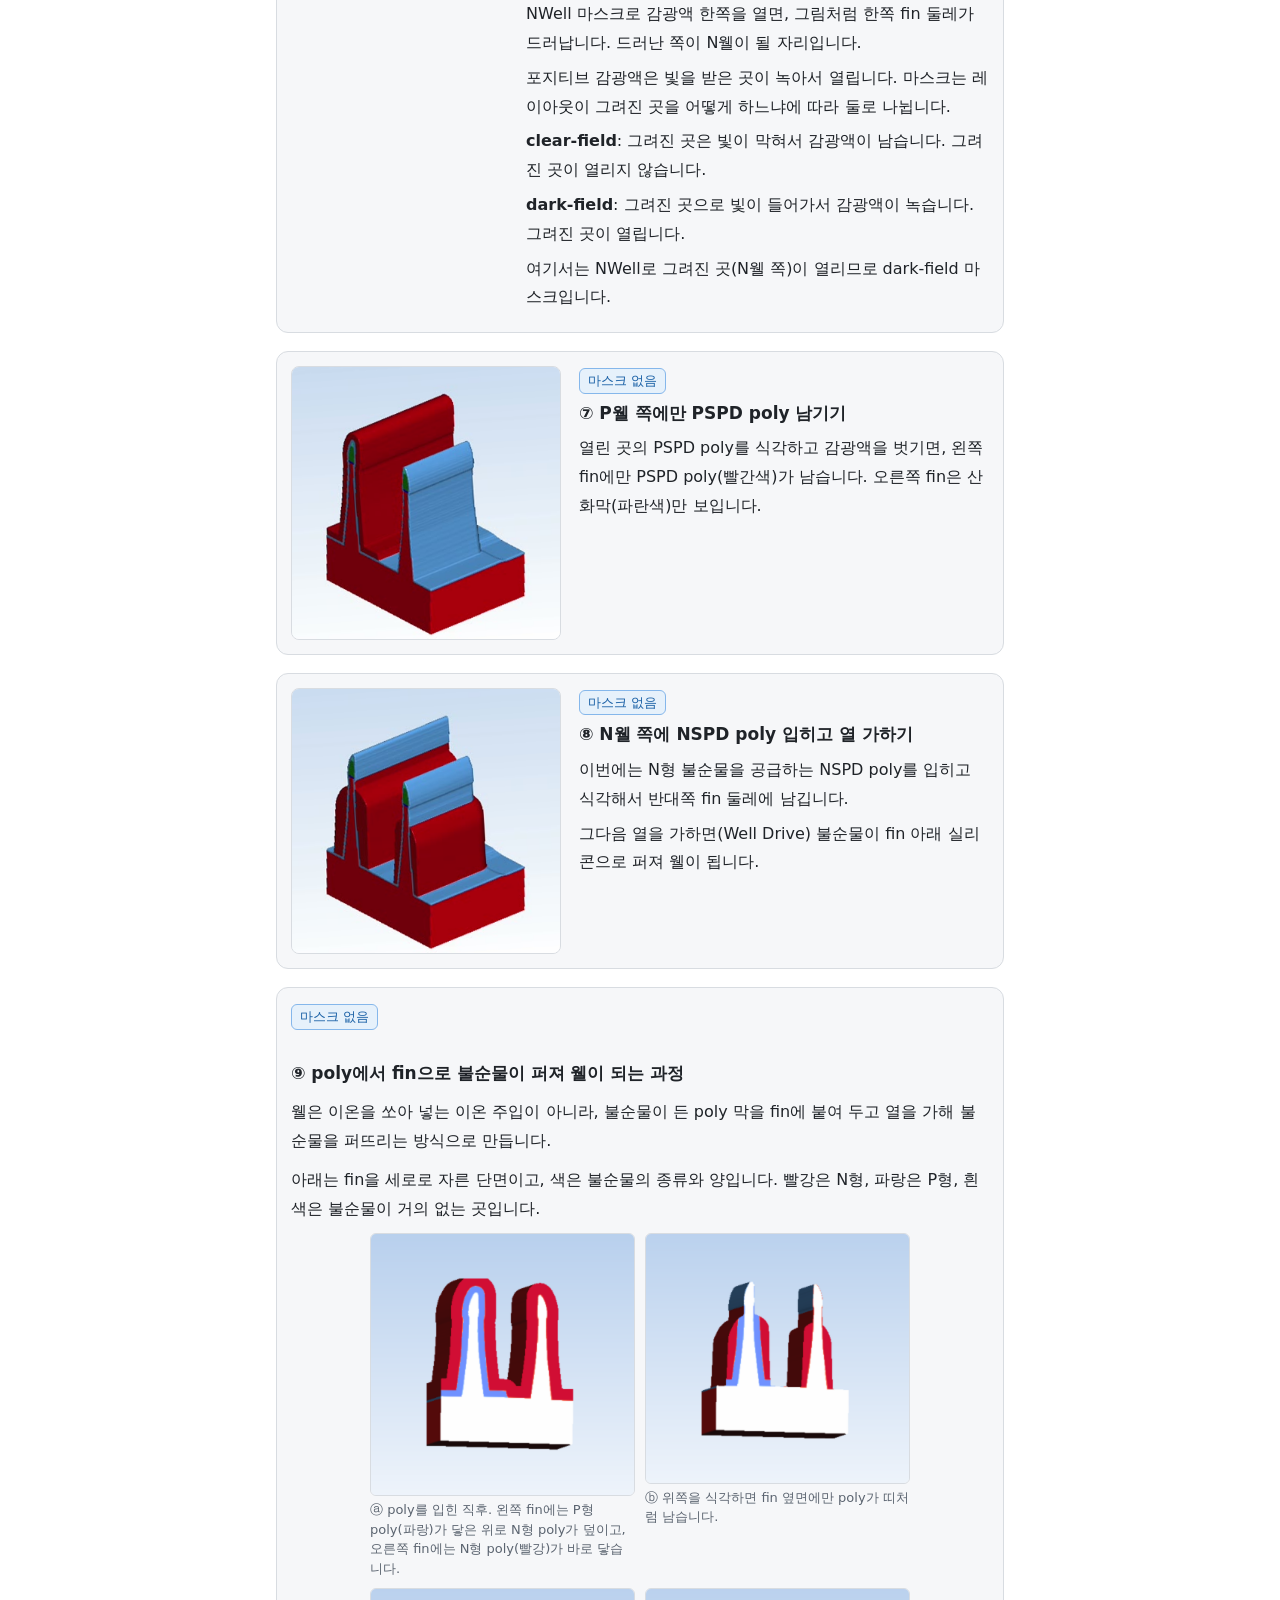
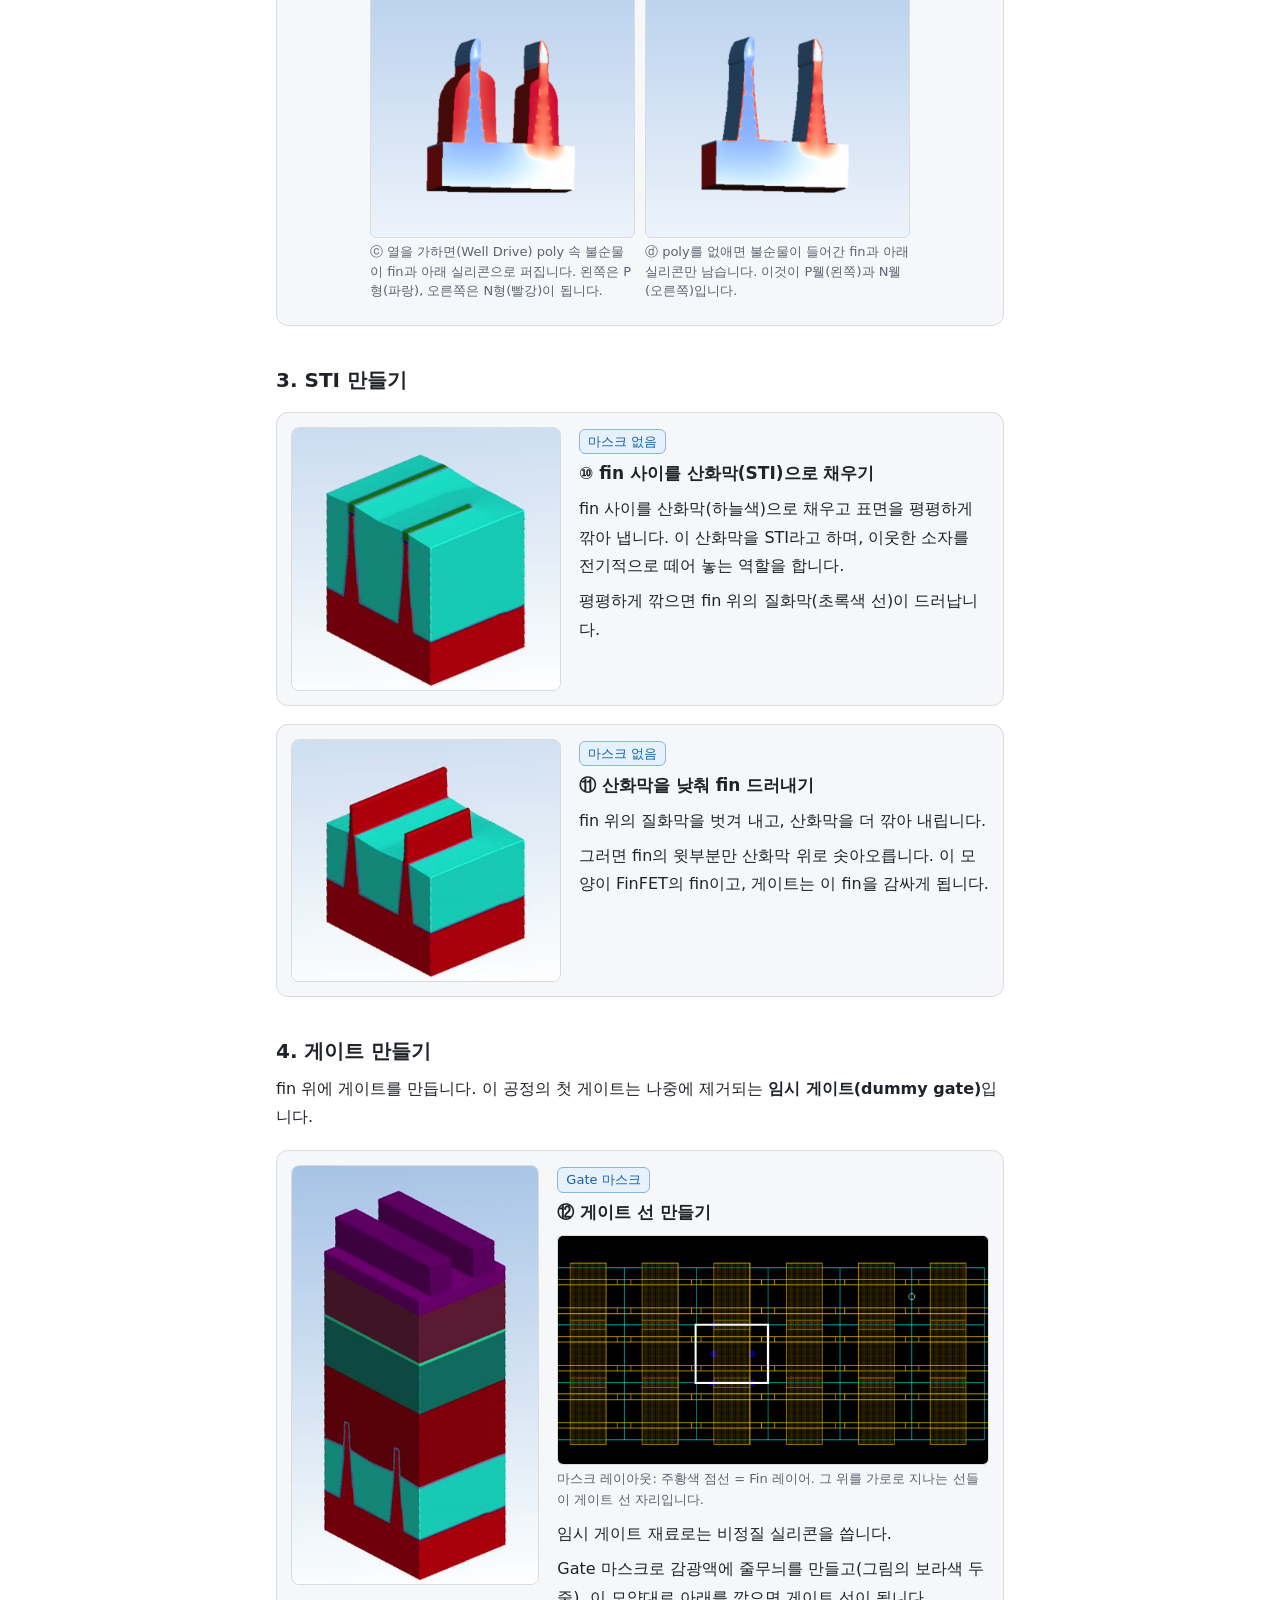
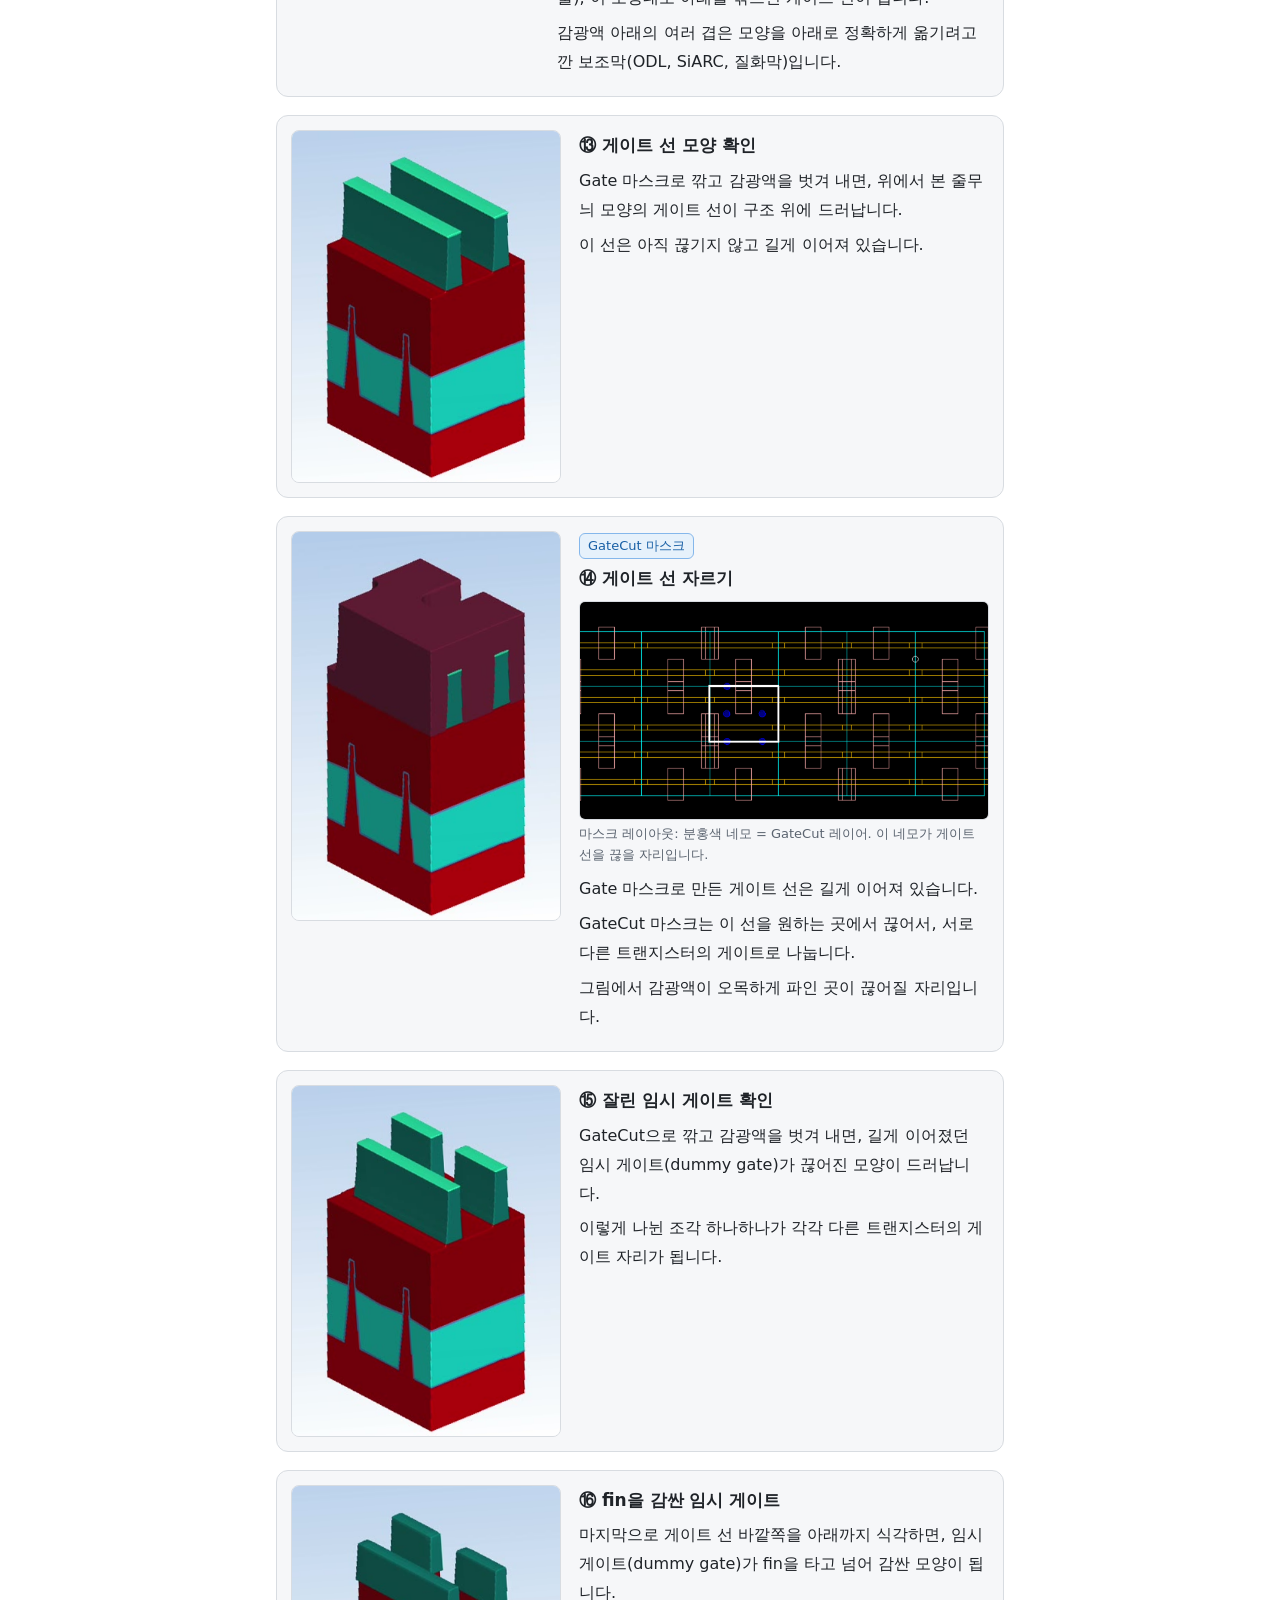
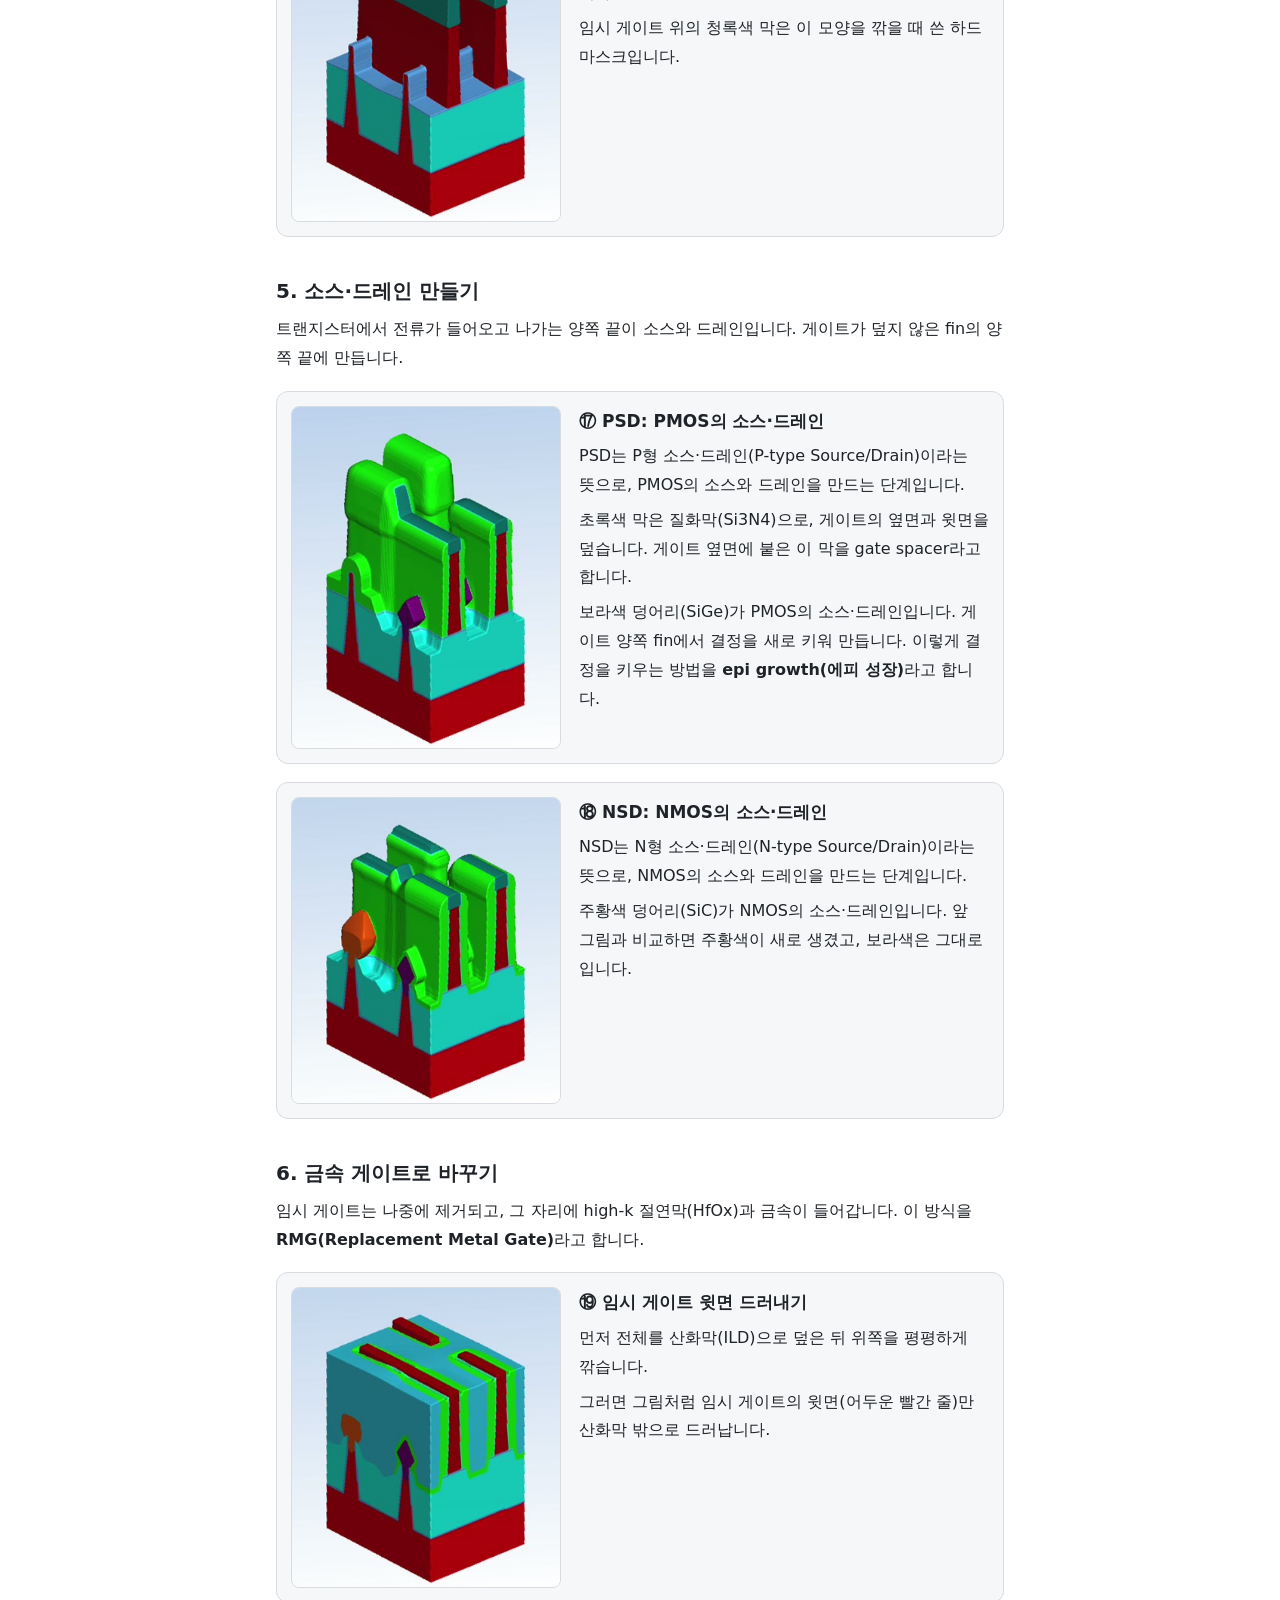
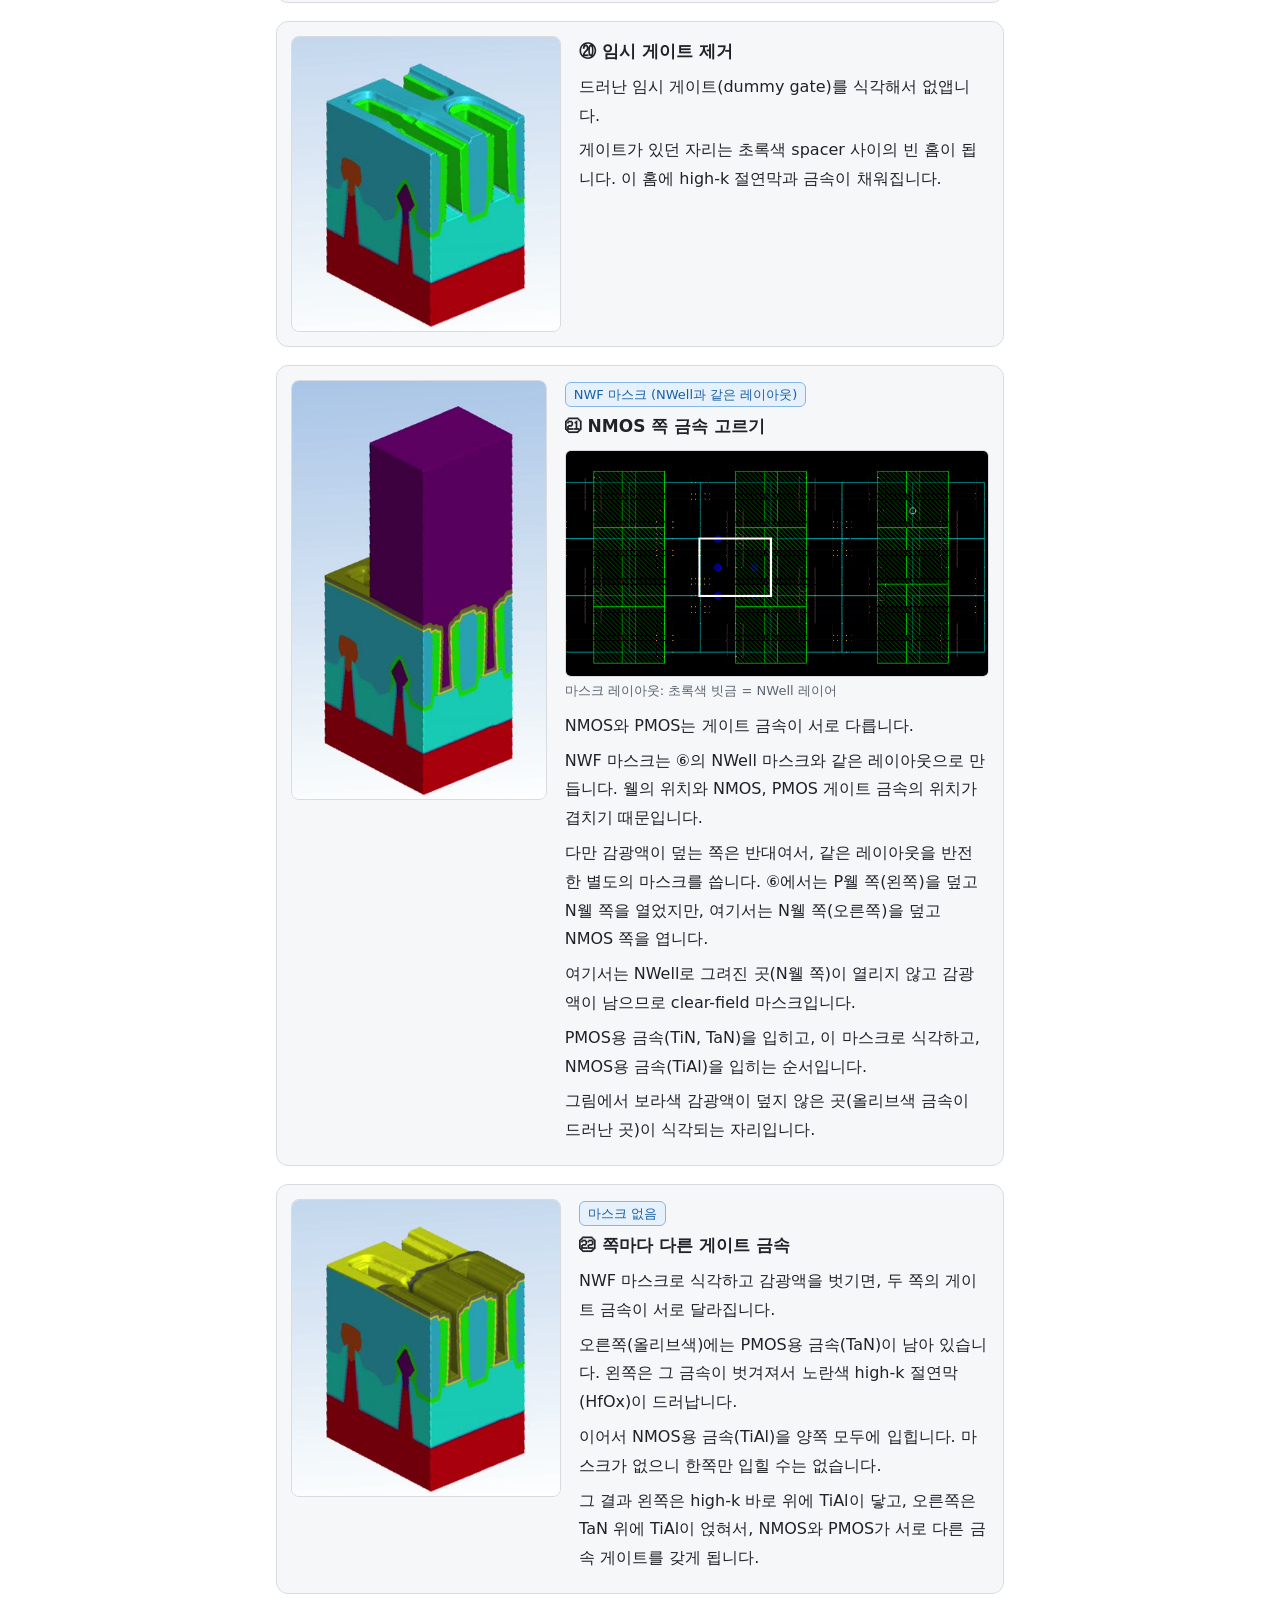
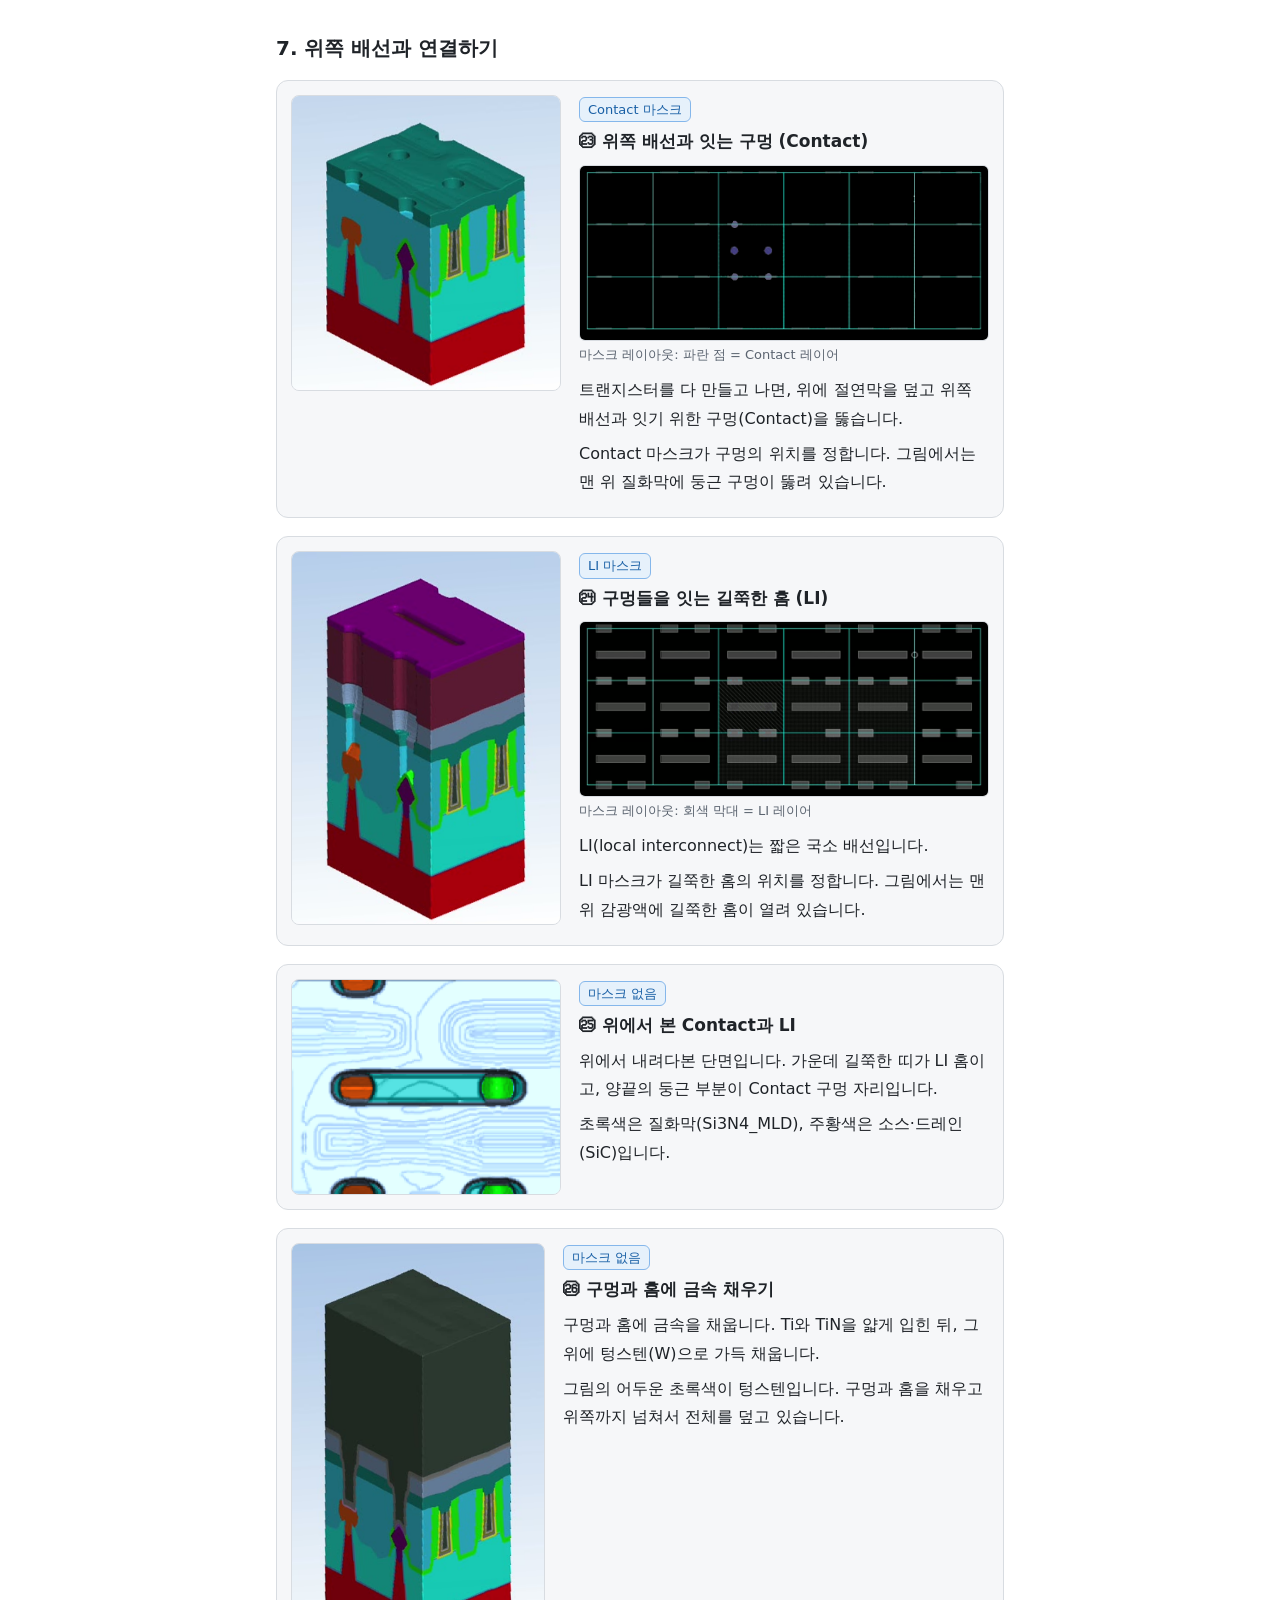
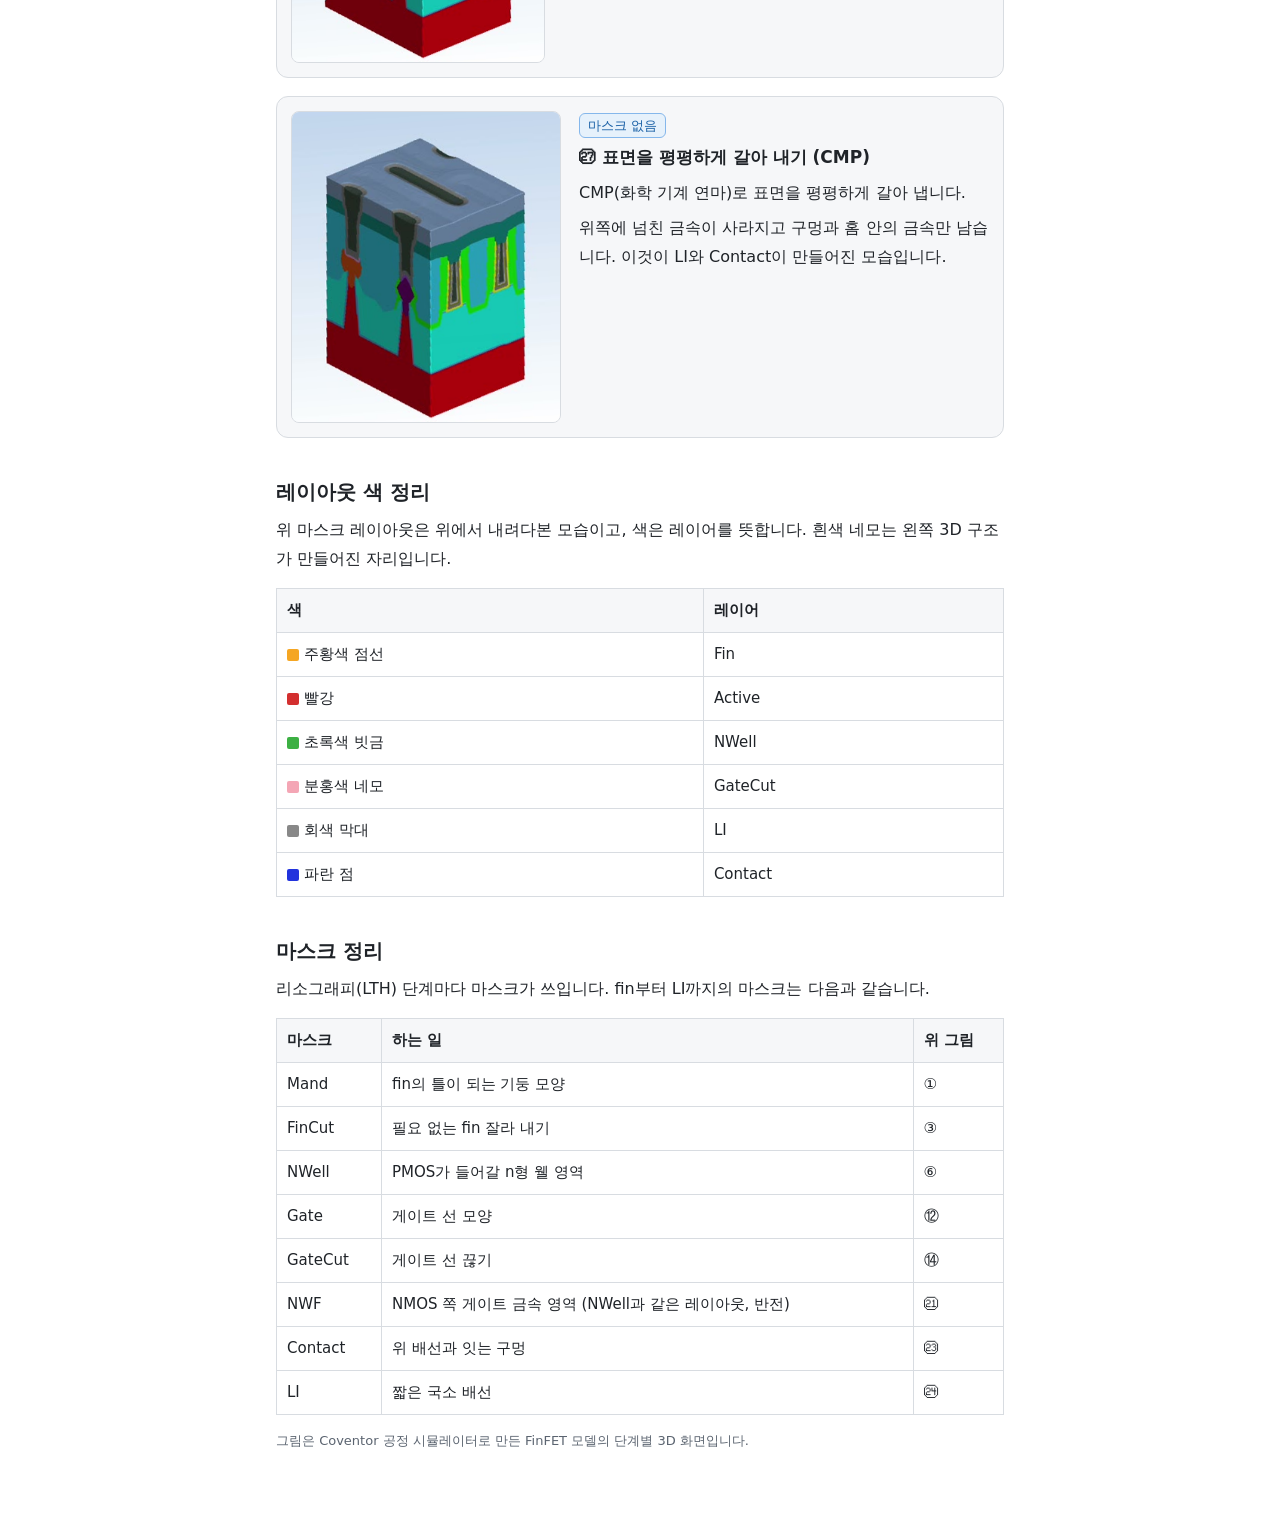
==== commit 1148d031: "finfet: remove GateCut (pink) from NWell/NWF layout image Co-Authored-By: Claude Sonnet 5.5 <noreply" ====
--- a/finfet.html
+++ b/finfet.html
@@ -103,7 +103,7 @@
 <div>
 <span class="tag">NWell 마스크</span>
 <h3>⑥ NWell 마스크로 웰 자리 정하기</h3>
-<figure class="lay" style="margin-left:0;margin-right:0"><img src="img/finfet-7-nwf-layout-r180-v2.png" alt="초록색 빗금 영역이 보이는 마스크 레이아웃"><figcaption>마스크 레이아웃: 초록색 빗금 = NWell 레이어</figcaption></figure>
+<figure class="lay" style="margin-left:0;margin-right:0"><img src="img/finfet-7-nwf-layout-r180-v3.png" alt="초록색 빗금 영역이 보이는 마스크 레이아웃"><figcaption>마스크 레이아웃: 초록색 빗금 = NWell 레이어</figcaption></figure>
 <p>웰(well)은 트랜지스터 아래쪽 실리콘에 불순물을 넣어 만든 영역입니다. NMOS는 P형 웰에, PMOS는 N형 웰에 만듭니다.</p>
 <p>먼저 P형 불순물을 공급하는 폴리실리콘막(PSPD poly)을 fin 전체에 입히고, 그 위에 감광액을 덮습니다.</p>
 <p>NWell 마스크로 감광액 한쪽을 열면, 그림처럼 한쪽 fin 둘레가 드러납니다. 드러난 쪽이 N웰이 될 자리입니다.</p>
@@ -270,7 +270,7 @@
 <div>
 <span class="tag">NWF 마스크 (NWell과 같은 레이아웃)</span>
 <h3>㉑ NMOS 쪽 금속 고르기</h3>
-<figure class="lay" style="margin-left:0;margin-right:0"><img src="img/finfet-7-nwf-layout-r180-v2.png" alt="초록색 빗금 영역과 분홍색 네모가 함께 보이는 마스크 레이아웃"><figcaption>마스크 레이아웃: 초록색 빗금 = NWell 레이어</figcaption></figure>
+<figure class="lay" style="margin-left:0;margin-right:0"><img src="img/finfet-7-nwf-layout-r180-v3.png" alt="초록색 빗금 영역과 분홍색 네모가 함께 보이는 마스크 레이아웃"><figcaption>마스크 레이아웃: 초록색 빗금 = NWell 레이어</figcaption></figure>
 <p>NMOS와 PMOS는 게이트 금속이 서로 다릅니다.</p>
 <p>NWF 마스크는 ⑥의 NWell 마스크와 같은 레이아웃으로 만듭니다. 웰의 위치와 NMOS, PMOS 게이트 금속의 위치가 겹치기 때문입니다.</p>
 <p>다만 감광액이 덮는 쪽은 반대여서, 같은 레이아웃을 반전한 별도의 마스크를 씁니다. ⑥에서는 P웰 쪽(왼쪽)을 덮고 N웰 쪽을 열었지만, 여기서는 N웰 쪽(오른쪽)을 덮고 NMOS 쪽을 엽니다.</p>
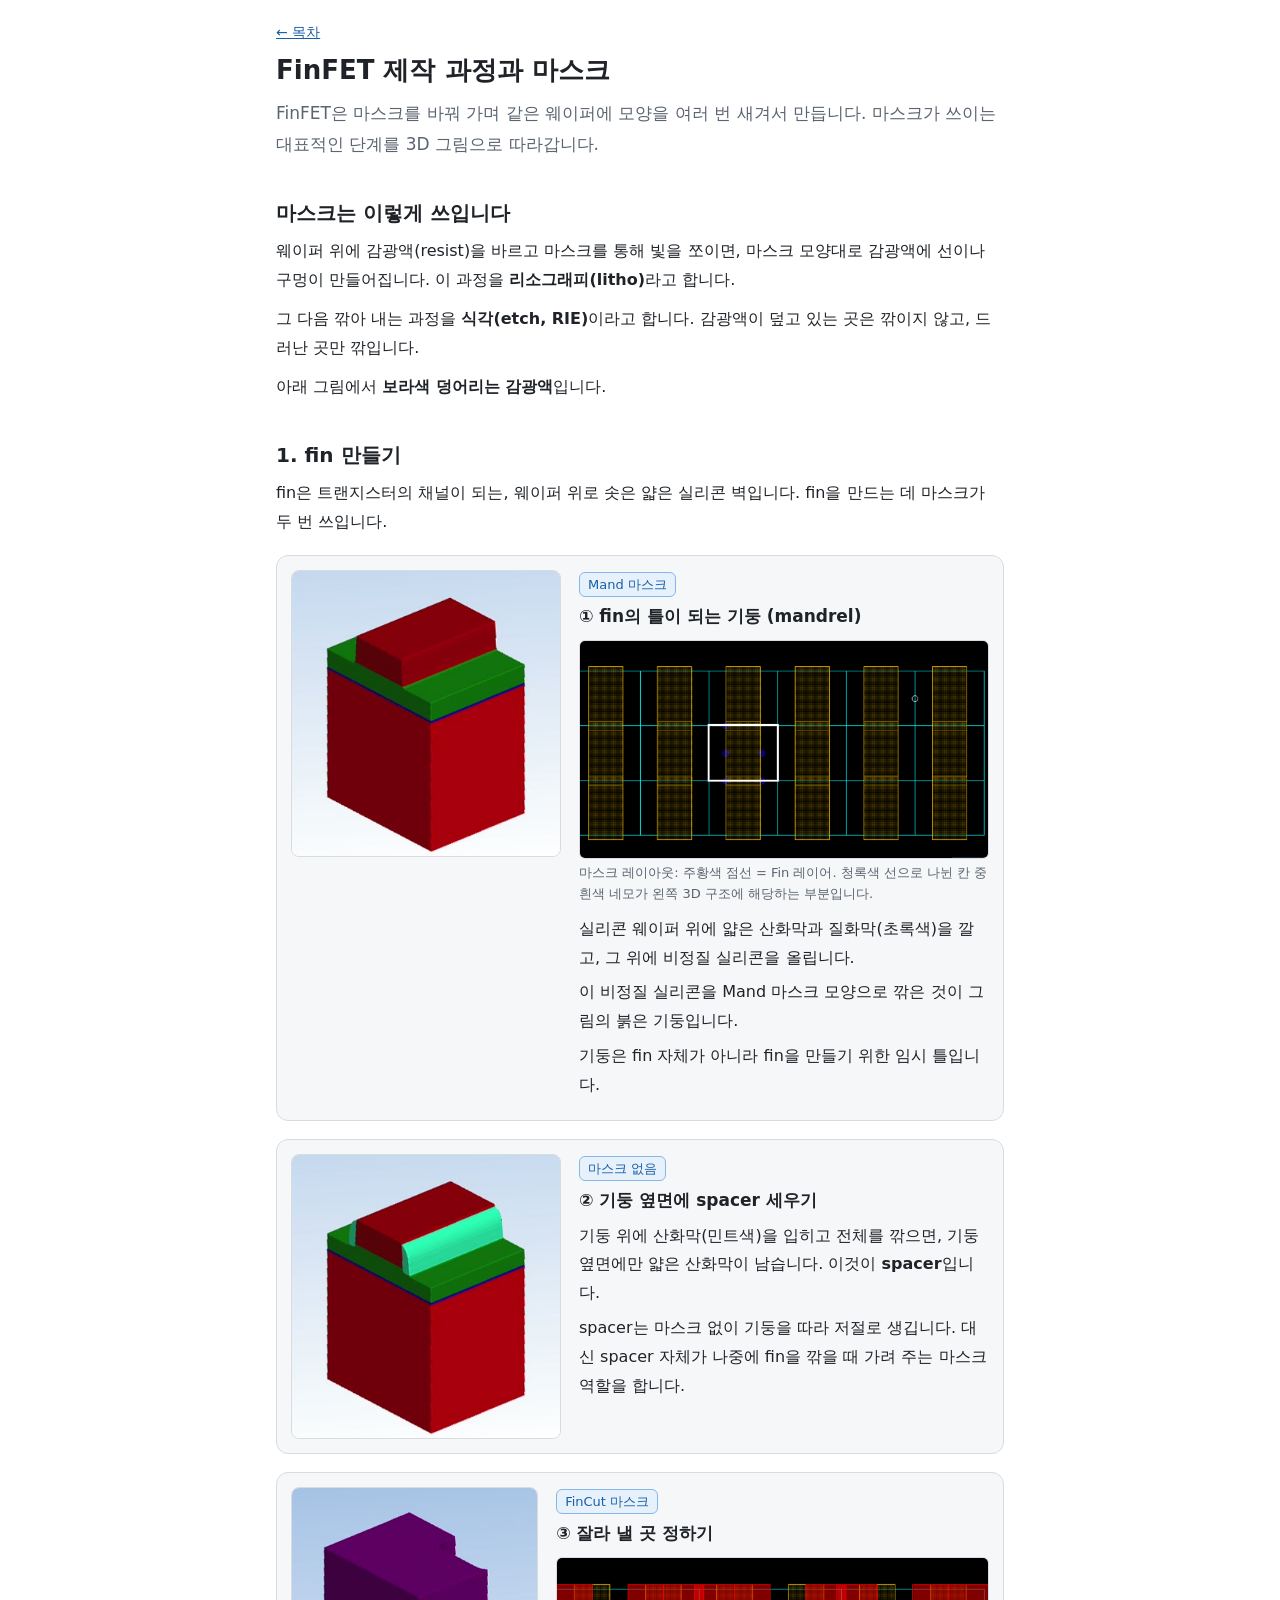
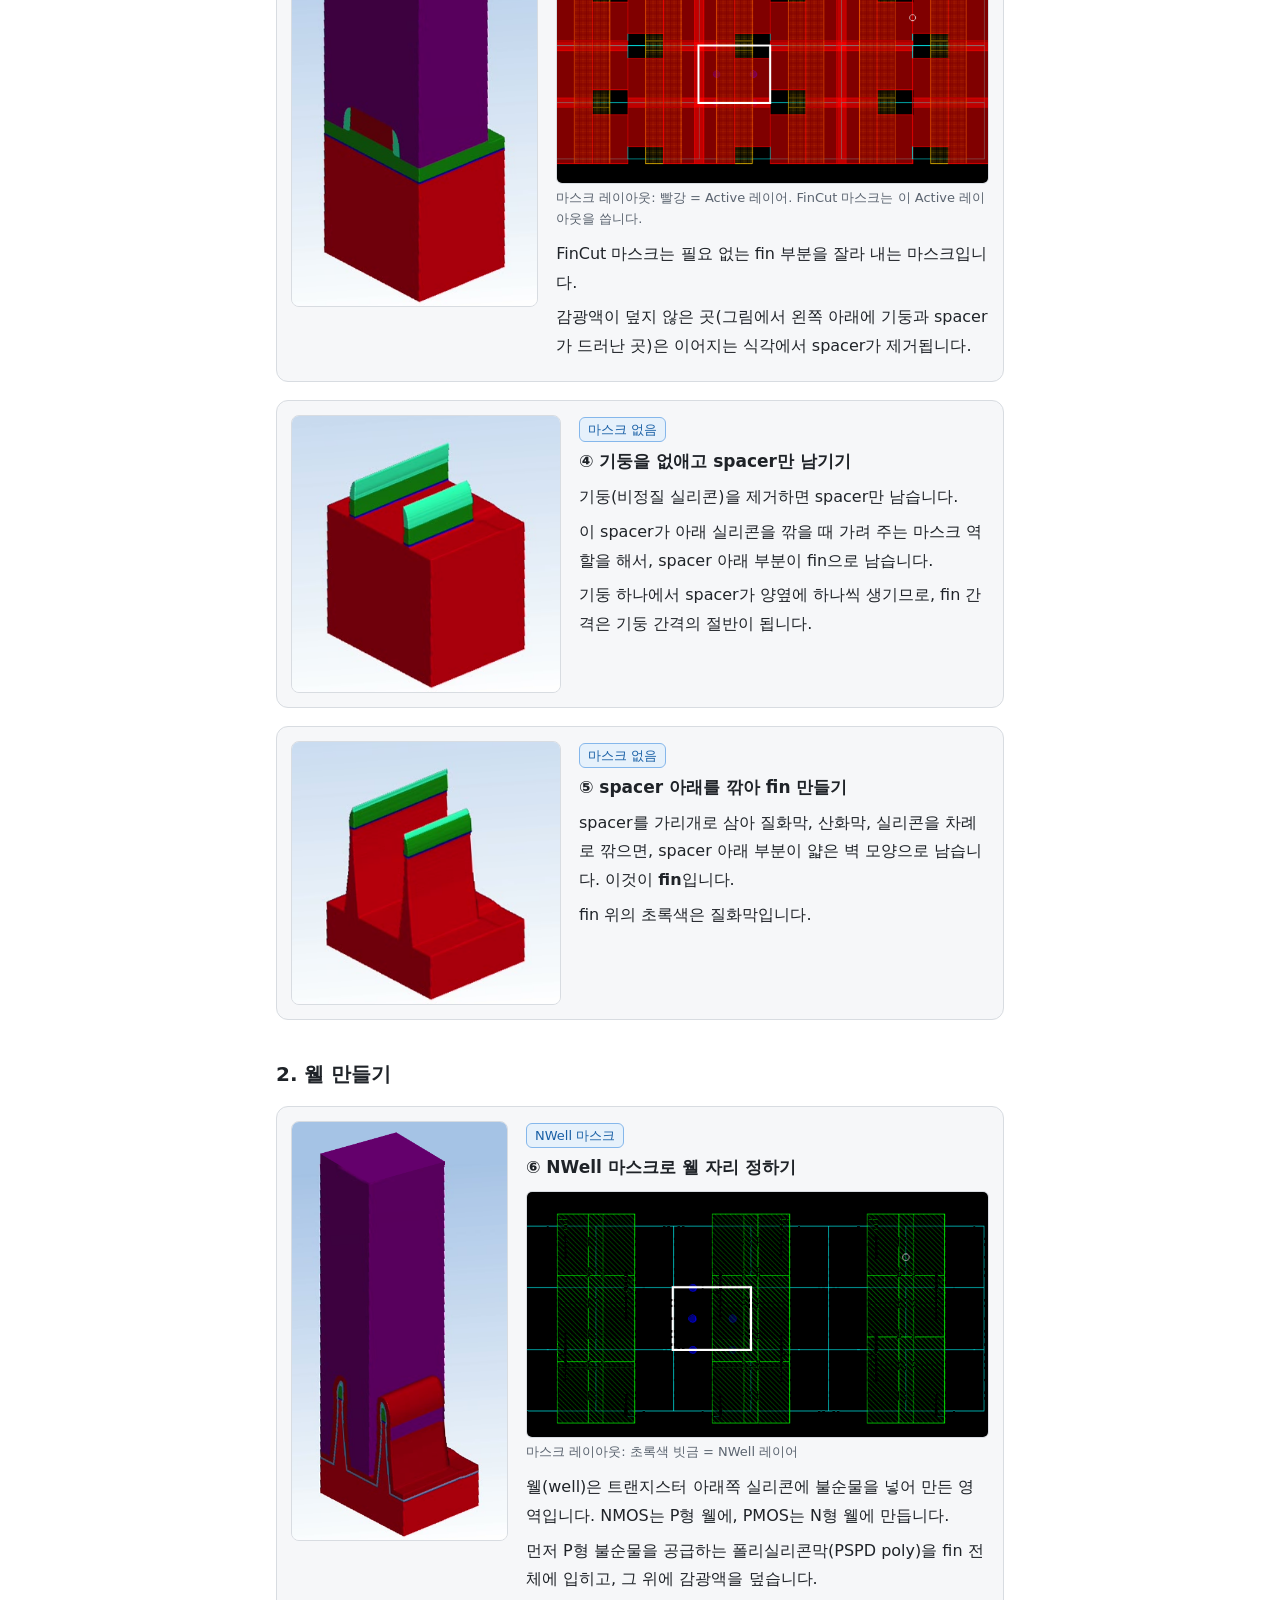
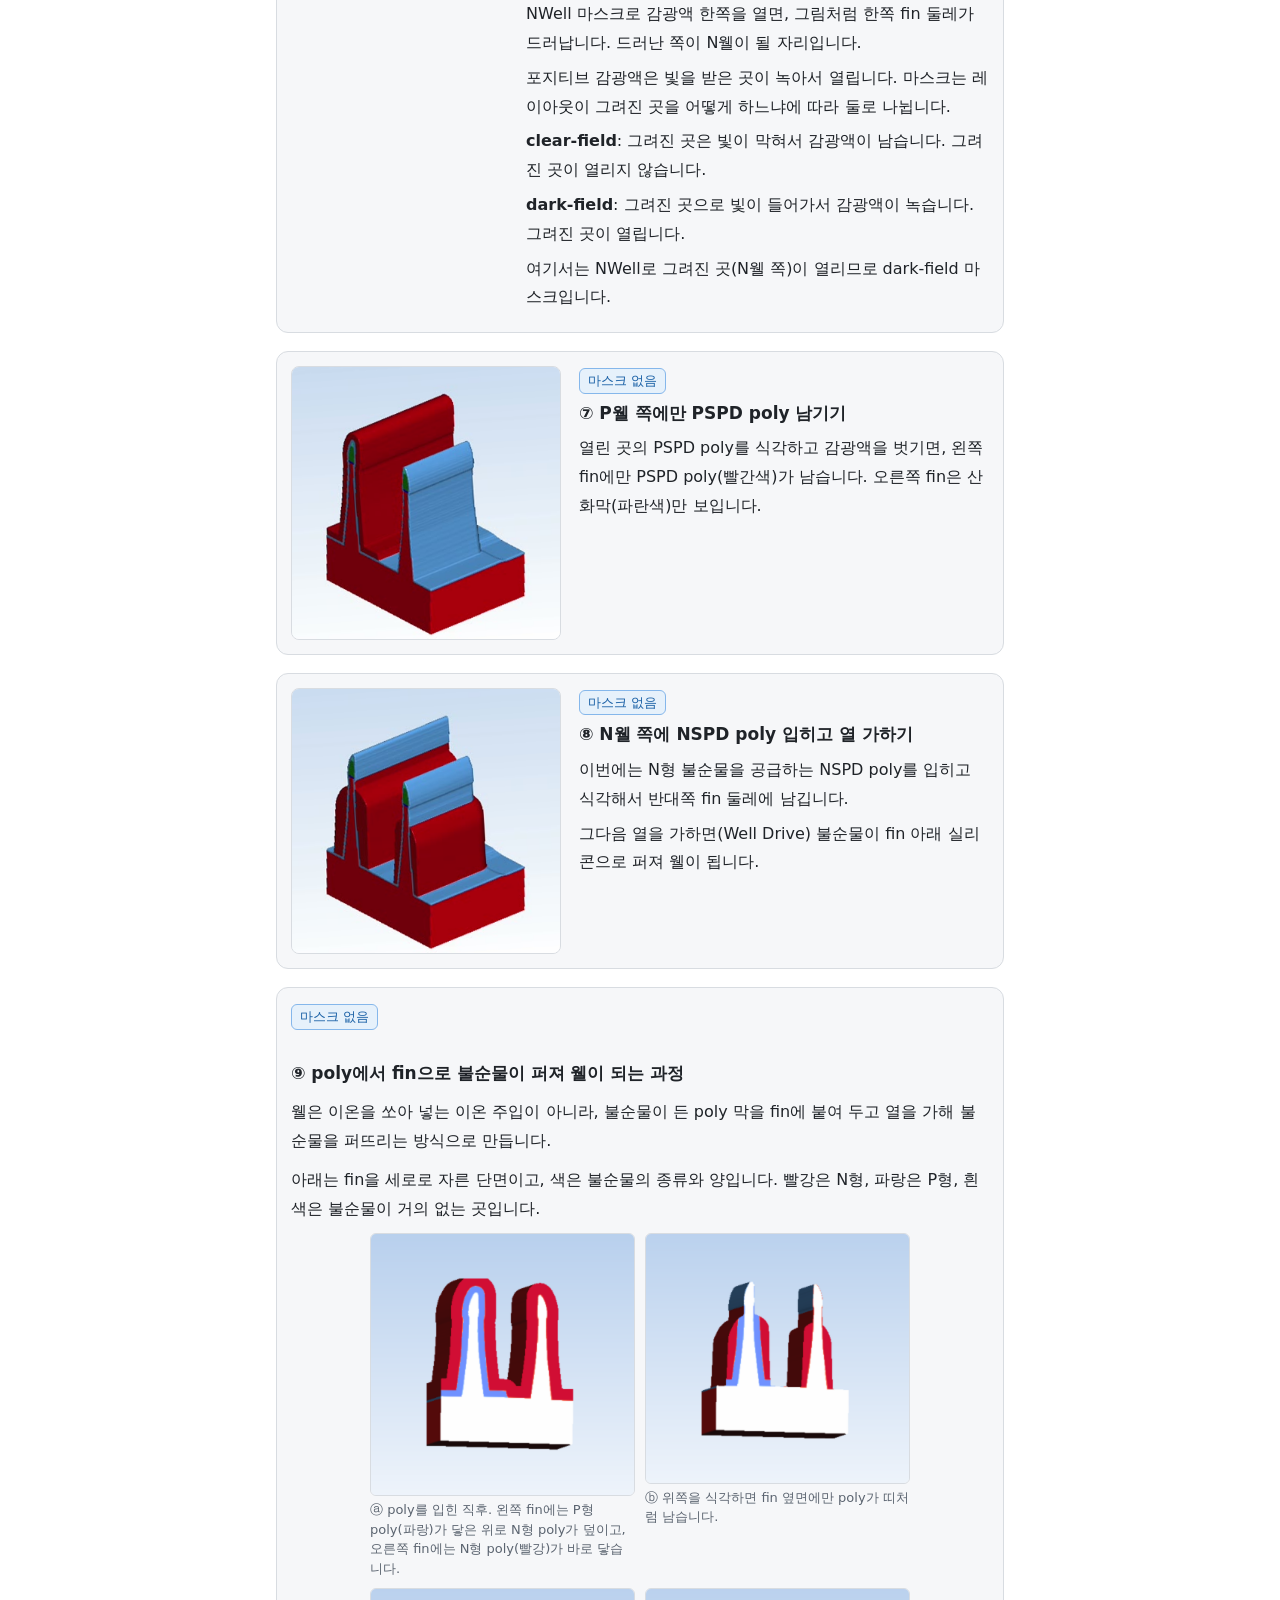
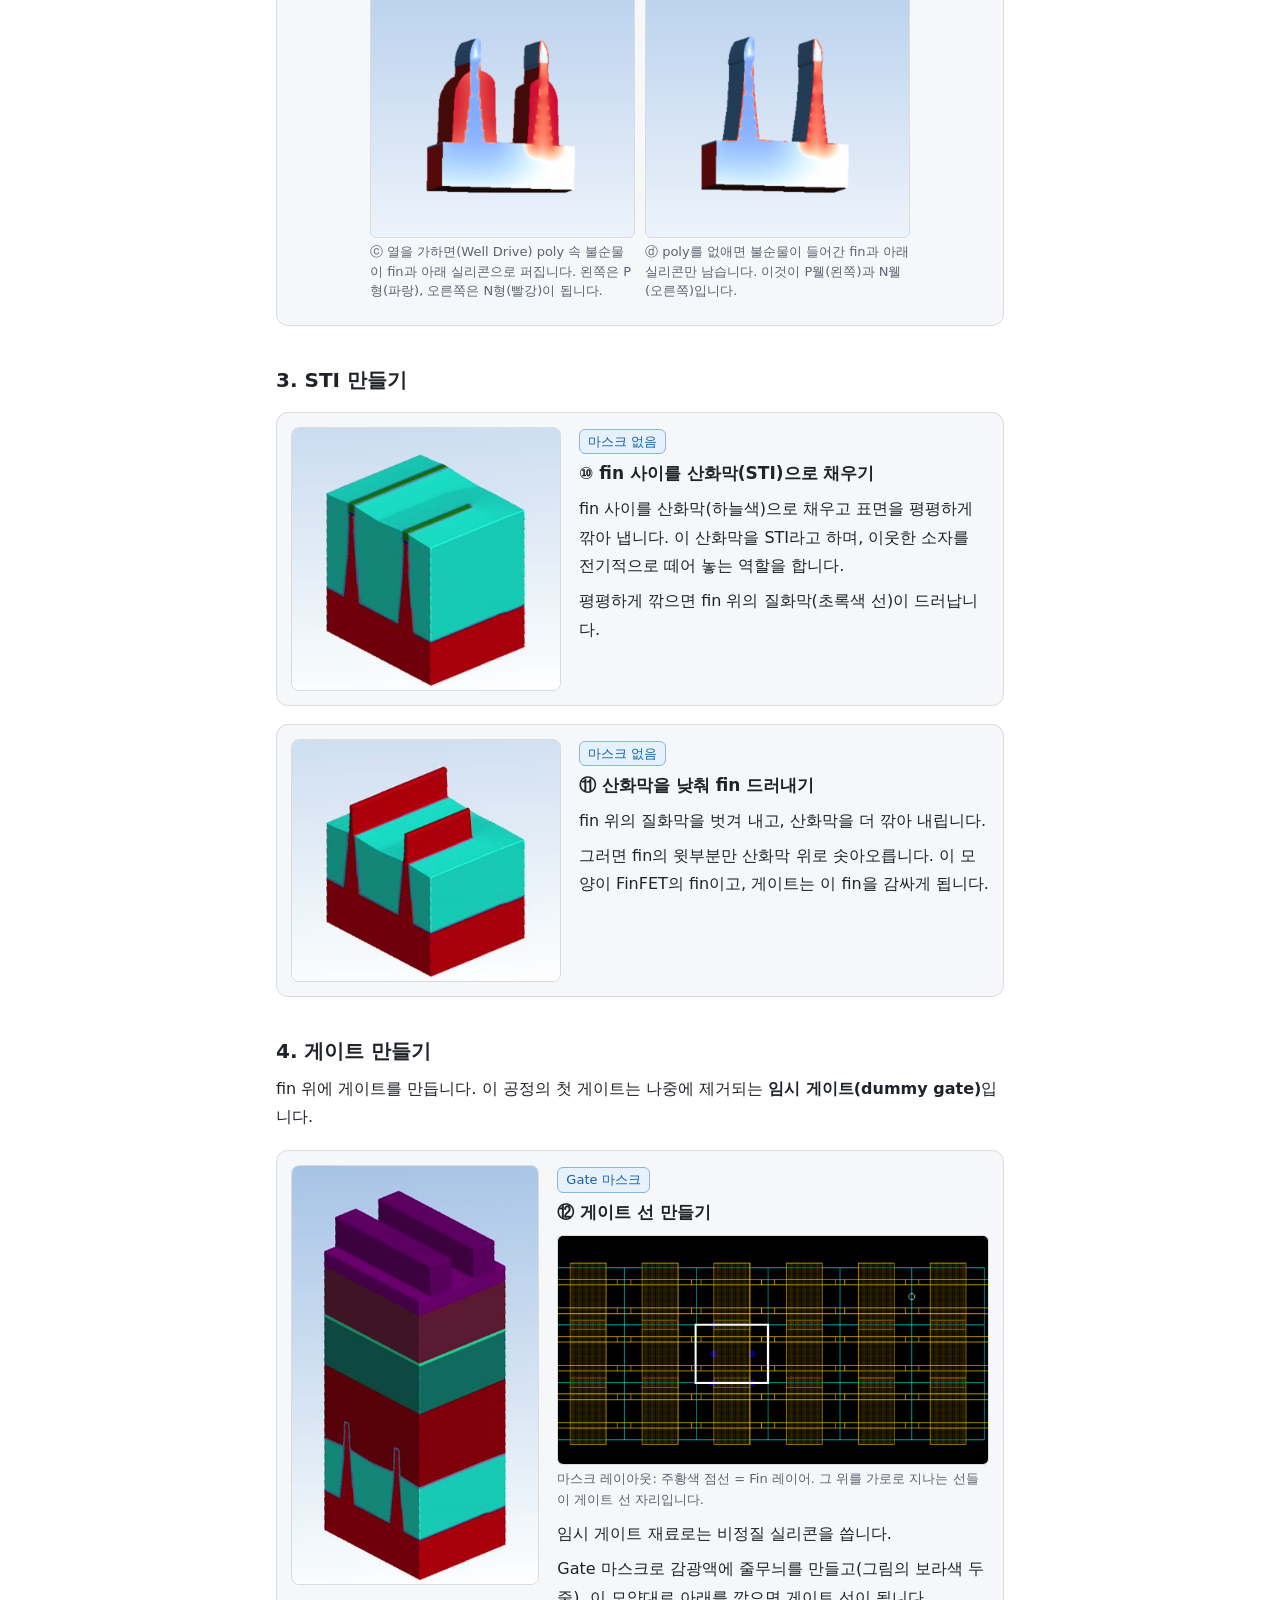
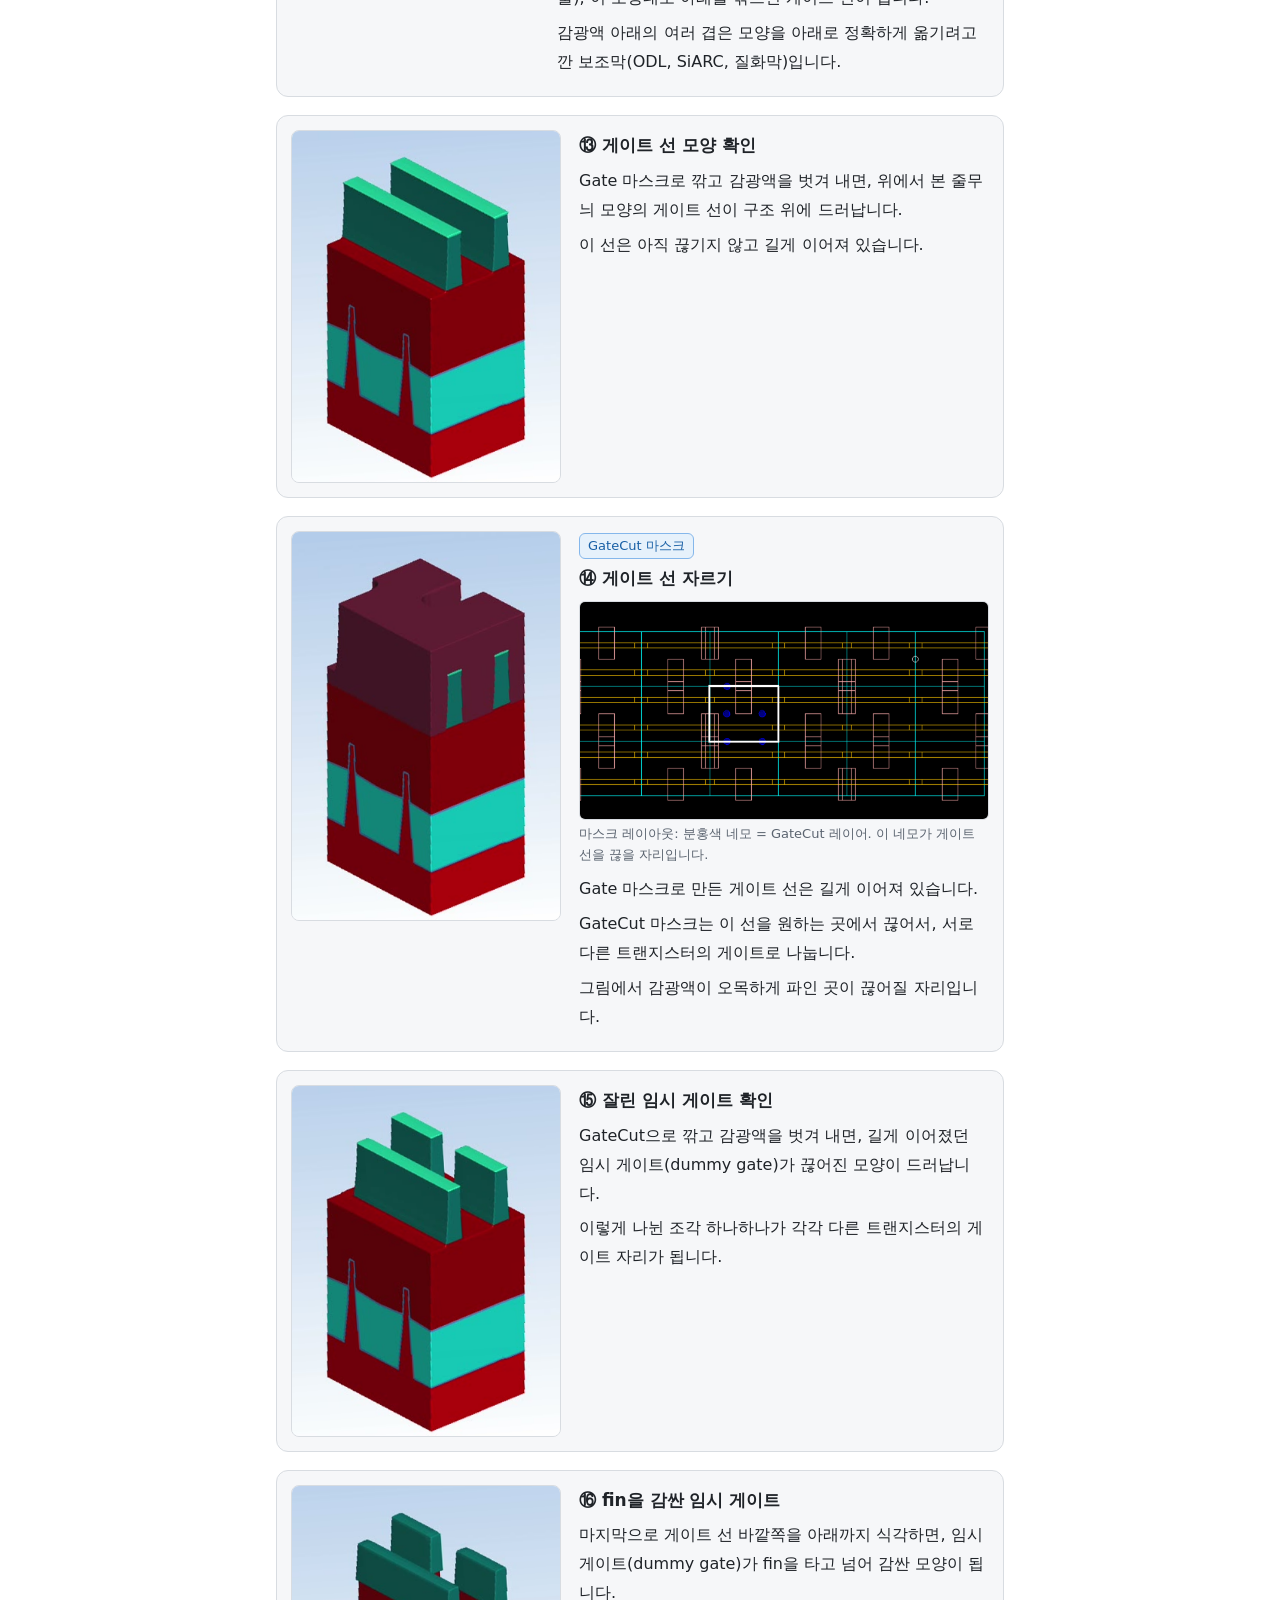
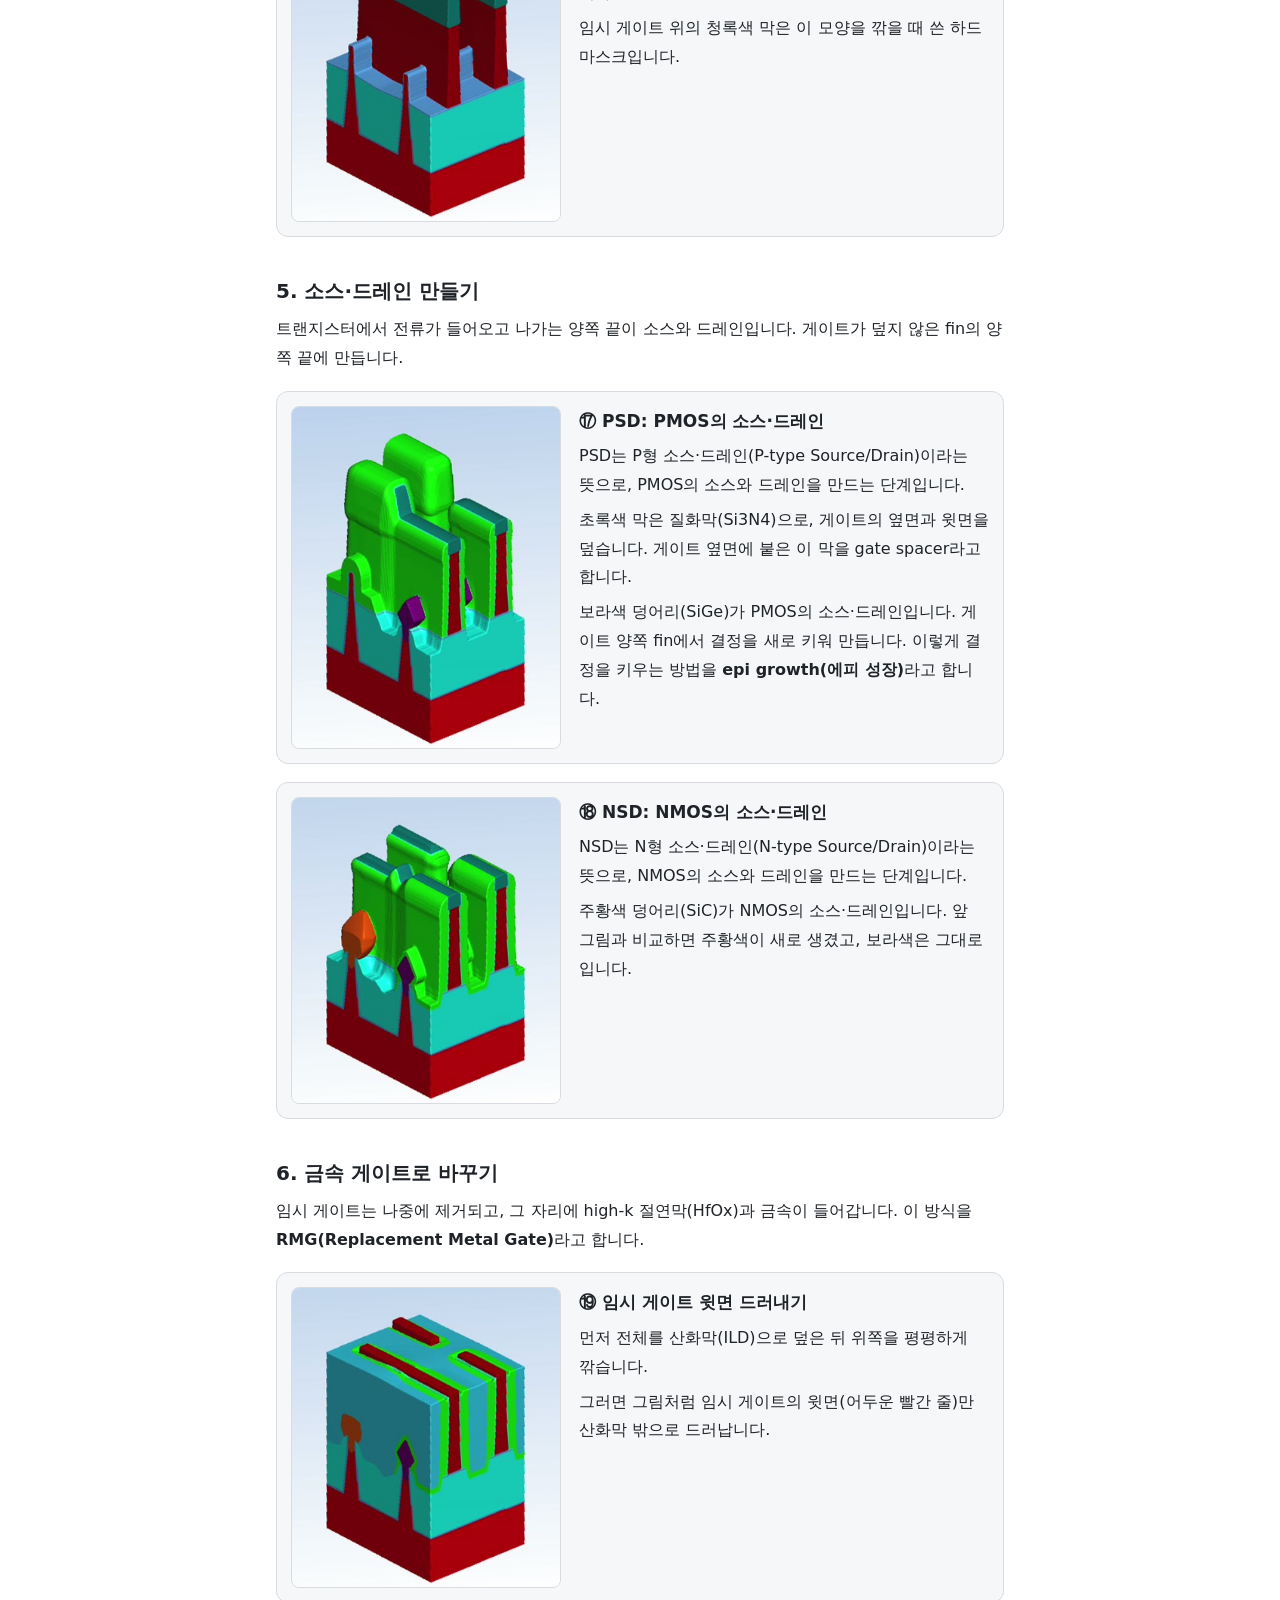
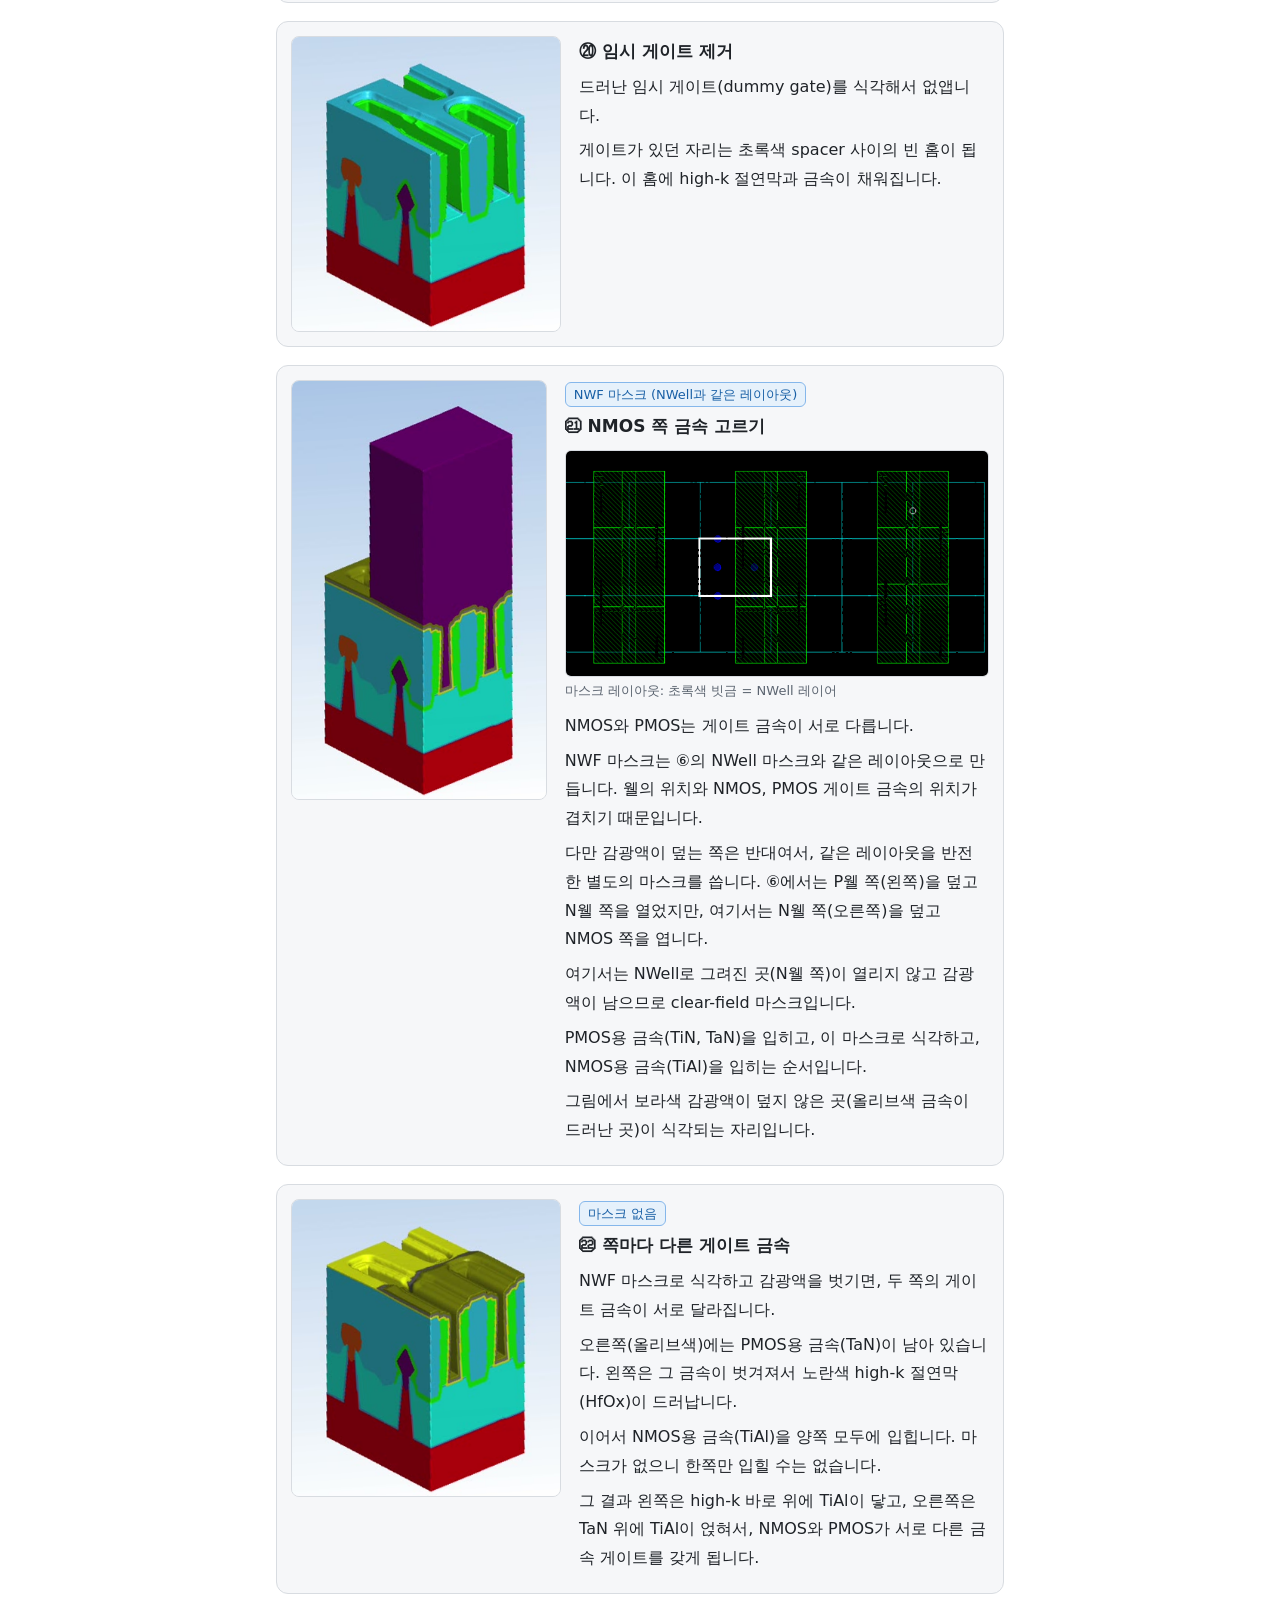
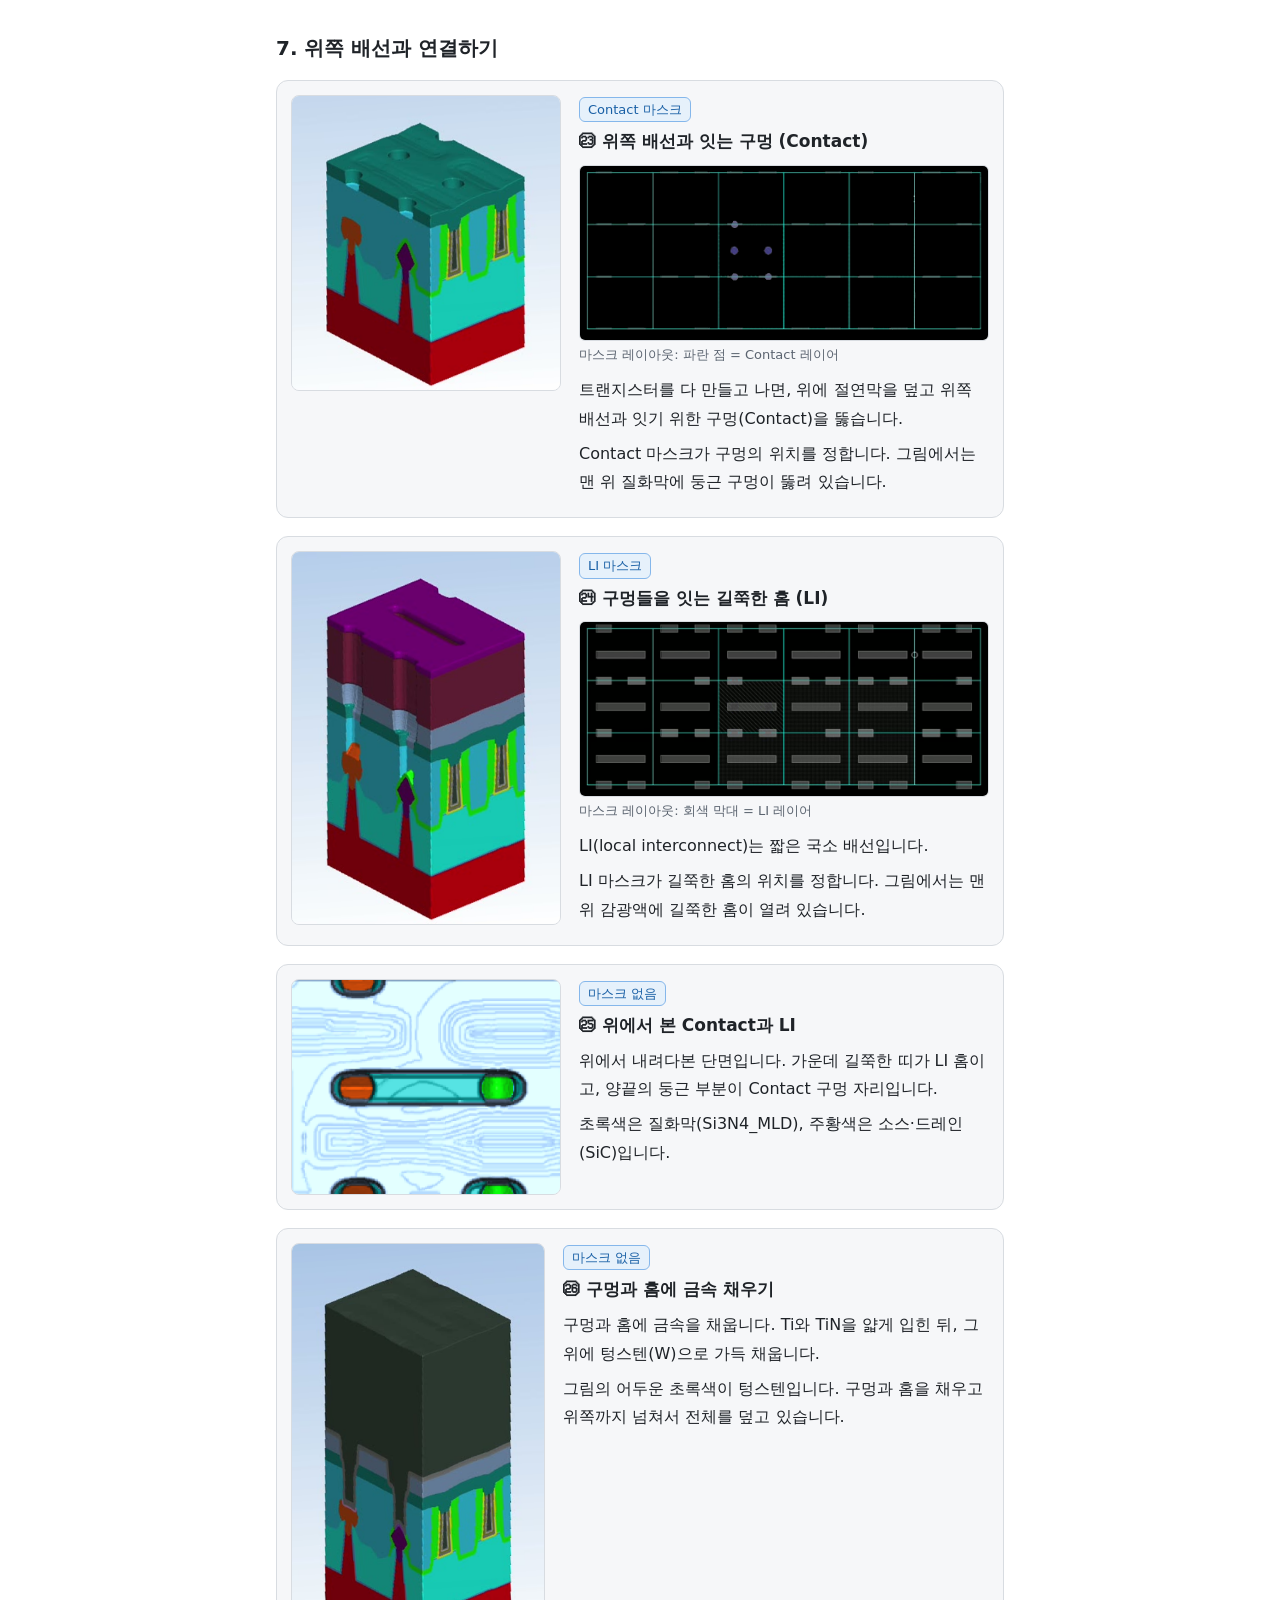
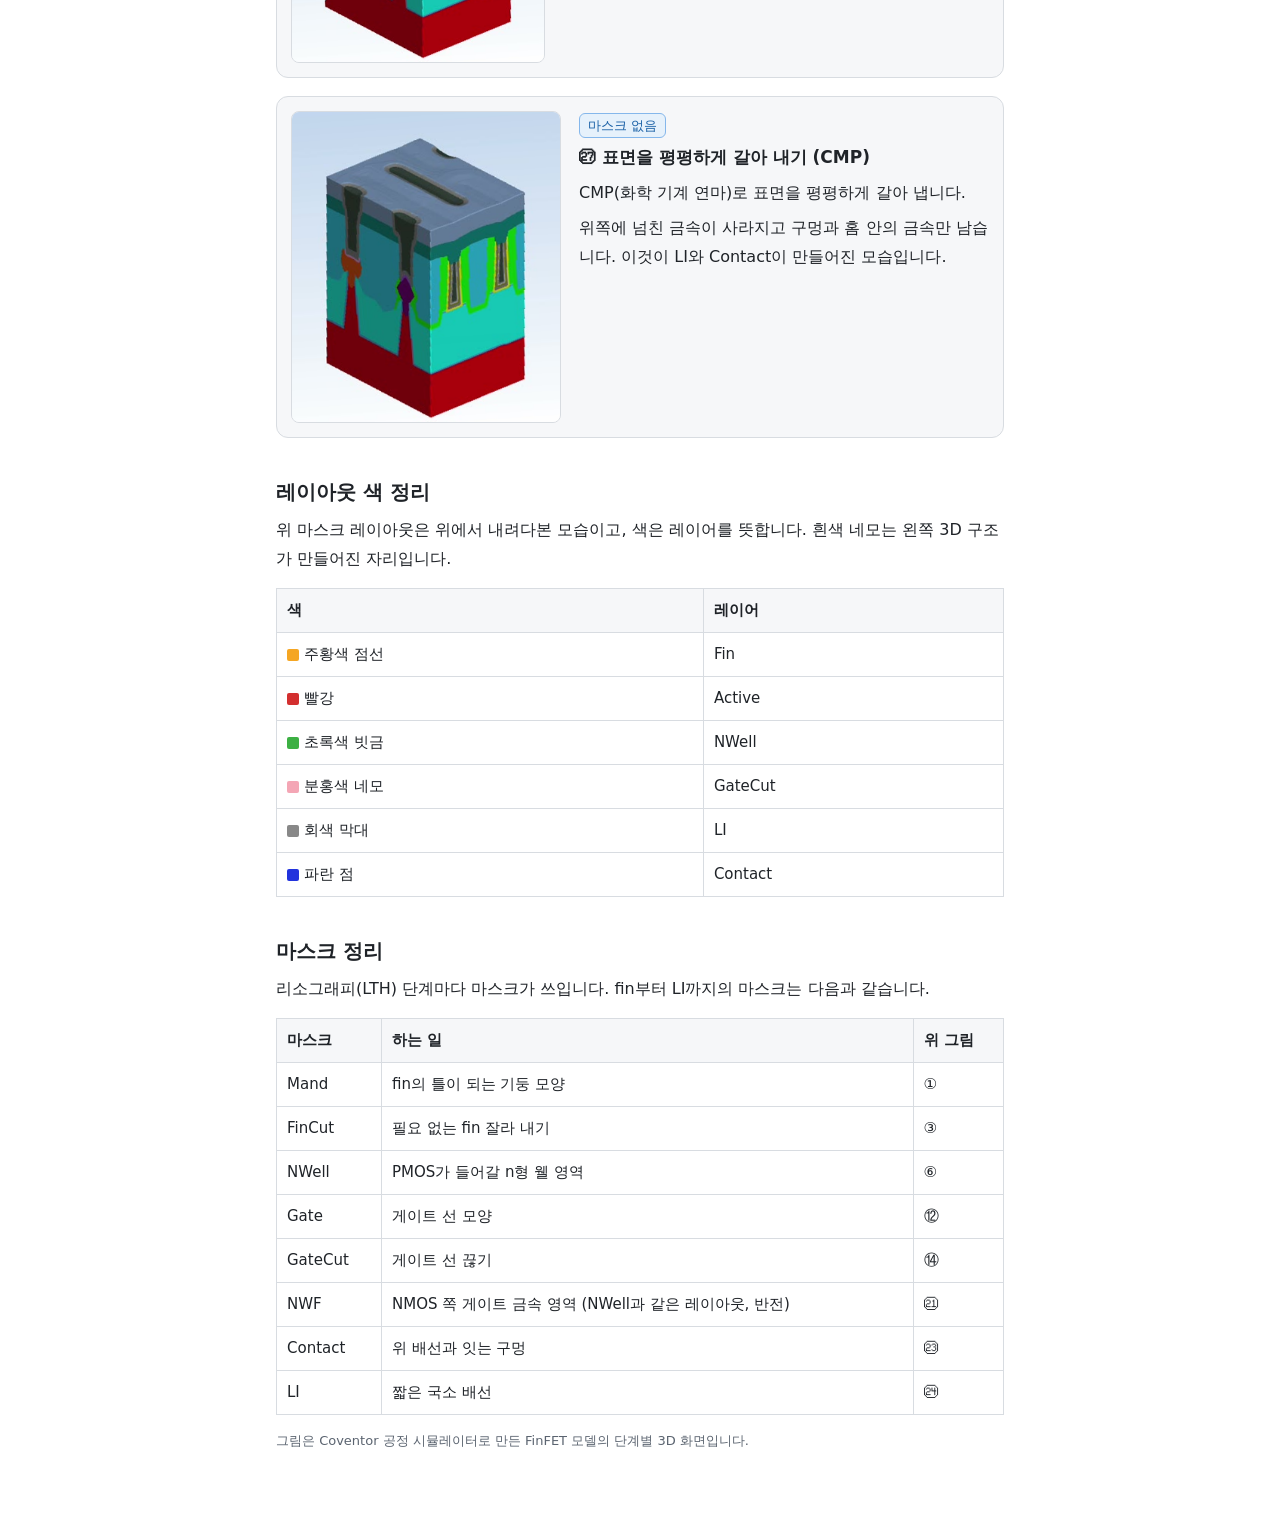
==== commit 78cfd5e4: "finfet: clean up NWell/NWF layout image, reconnect lines Co-Authored-By: Claude Sonnet 5.5 <noreply@" ====
--- a/finfet.html
+++ b/finfet.html
@@ -103,7 +103,7 @@
 <div>
 <span class="tag">NWell 마스크</span>
 <h3>⑥ NWell 마스크로 웰 자리 정하기</h3>
-<figure class="lay" style="margin-left:0;margin-right:0"><img src="img/finfet-7-nwf-layout-r180-v3.png" alt="초록색 빗금 영역이 보이는 마스크 레이아웃"><figcaption>마스크 레이아웃: 초록색 빗금 = NWell 레이어</figcaption></figure>
+<figure class="lay" style="margin-left:0;margin-right:0"><img src="img/finfet-7-nwf-layout-r180-v6.png" alt="초록색 빗금 영역이 보이는 마스크 레이아웃"><figcaption>마스크 레이아웃: 초록색 빗금 = NWell 레이어</figcaption></figure>
 <p>웰(well)은 트랜지스터 아래쪽 실리콘에 불순물을 넣어 만든 영역입니다. NMOS는 P형 웰에, PMOS는 N형 웰에 만듭니다.</p>
 <p>먼저 P형 불순물을 공급하는 폴리실리콘막(PSPD poly)을 fin 전체에 입히고, 그 위에 감광액을 덮습니다.</p>
 <p>NWell 마스크로 감광액 한쪽을 열면, 그림처럼 한쪽 fin 둘레가 드러납니다. 드러난 쪽이 N웰이 될 자리입니다.</p>
@@ -270,7 +270,7 @@
 <div>
 <span class="tag">NWF 마스크 (NWell과 같은 레이아웃)</span>
 <h3>㉑ NMOS 쪽 금속 고르기</h3>
-<figure class="lay" style="margin-left:0;margin-right:0"><img src="img/finfet-7-nwf-layout-r180-v3.png" alt="초록색 빗금 영역과 분홍색 네모가 함께 보이는 마스크 레이아웃"><figcaption>마스크 레이아웃: 초록색 빗금 = NWell 레이어</figcaption></figure>
+<figure class="lay" style="margin-left:0;margin-right:0"><img src="img/finfet-7-nwf-layout-r180-v6.png" alt="초록색 빗금 영역과 분홍색 네모가 함께 보이는 마스크 레이아웃"><figcaption>마스크 레이아웃: 초록색 빗금 = NWell 레이어</figcaption></figure>
 <p>NMOS와 PMOS는 게이트 금속이 서로 다릅니다.</p>
 <p>NWF 마스크는 ⑥의 NWell 마스크와 같은 레이아웃으로 만듭니다. 웰의 위치와 NMOS, PMOS 게이트 금속의 위치가 겹치기 때문입니다.</p>
 <p>다만 감광액이 덮는 쪽은 반대여서, 같은 레이아웃을 반전한 별도의 마스크를 씁니다. ⑥에서는 P웰 쪽(왼쪽)을 덮고 N웰 쪽을 열었지만, 여기서는 N웰 쪽(오른쪽)을 덮고 NMOS 쪽을 엽니다.</p>
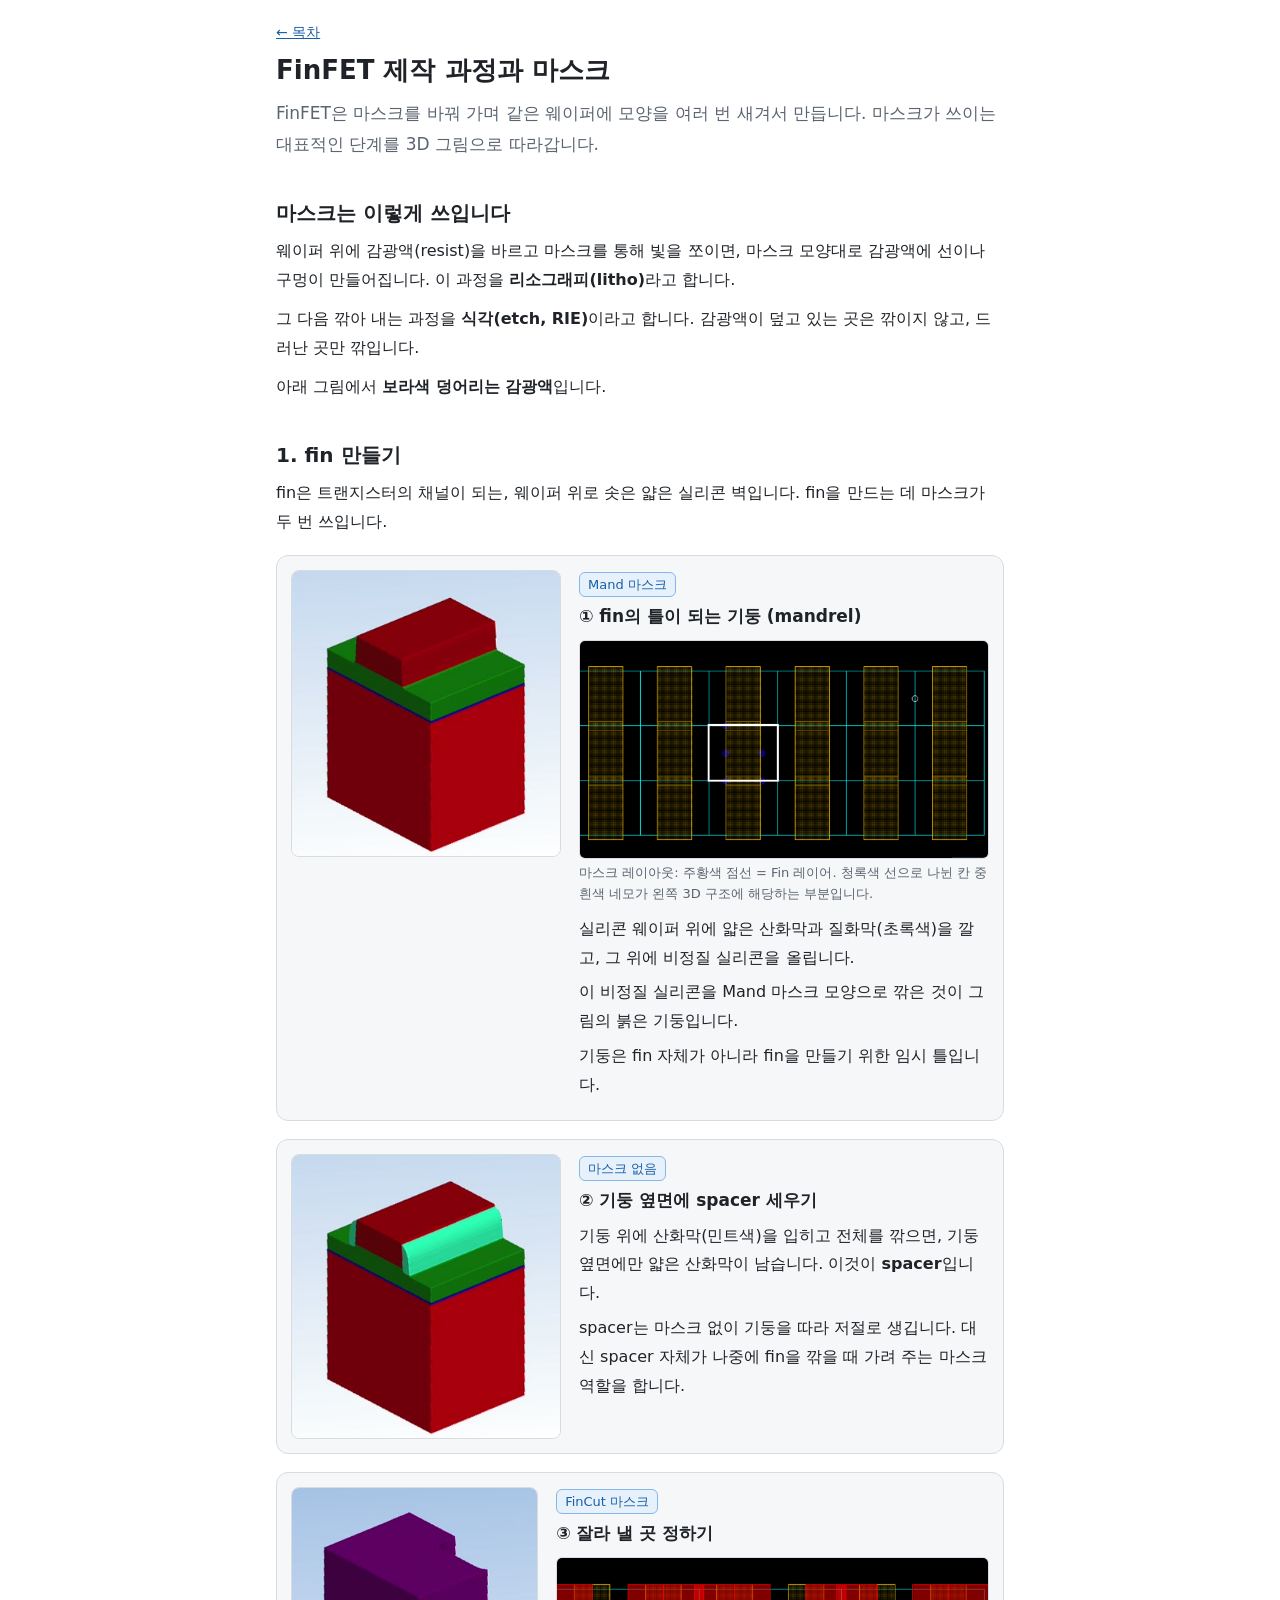
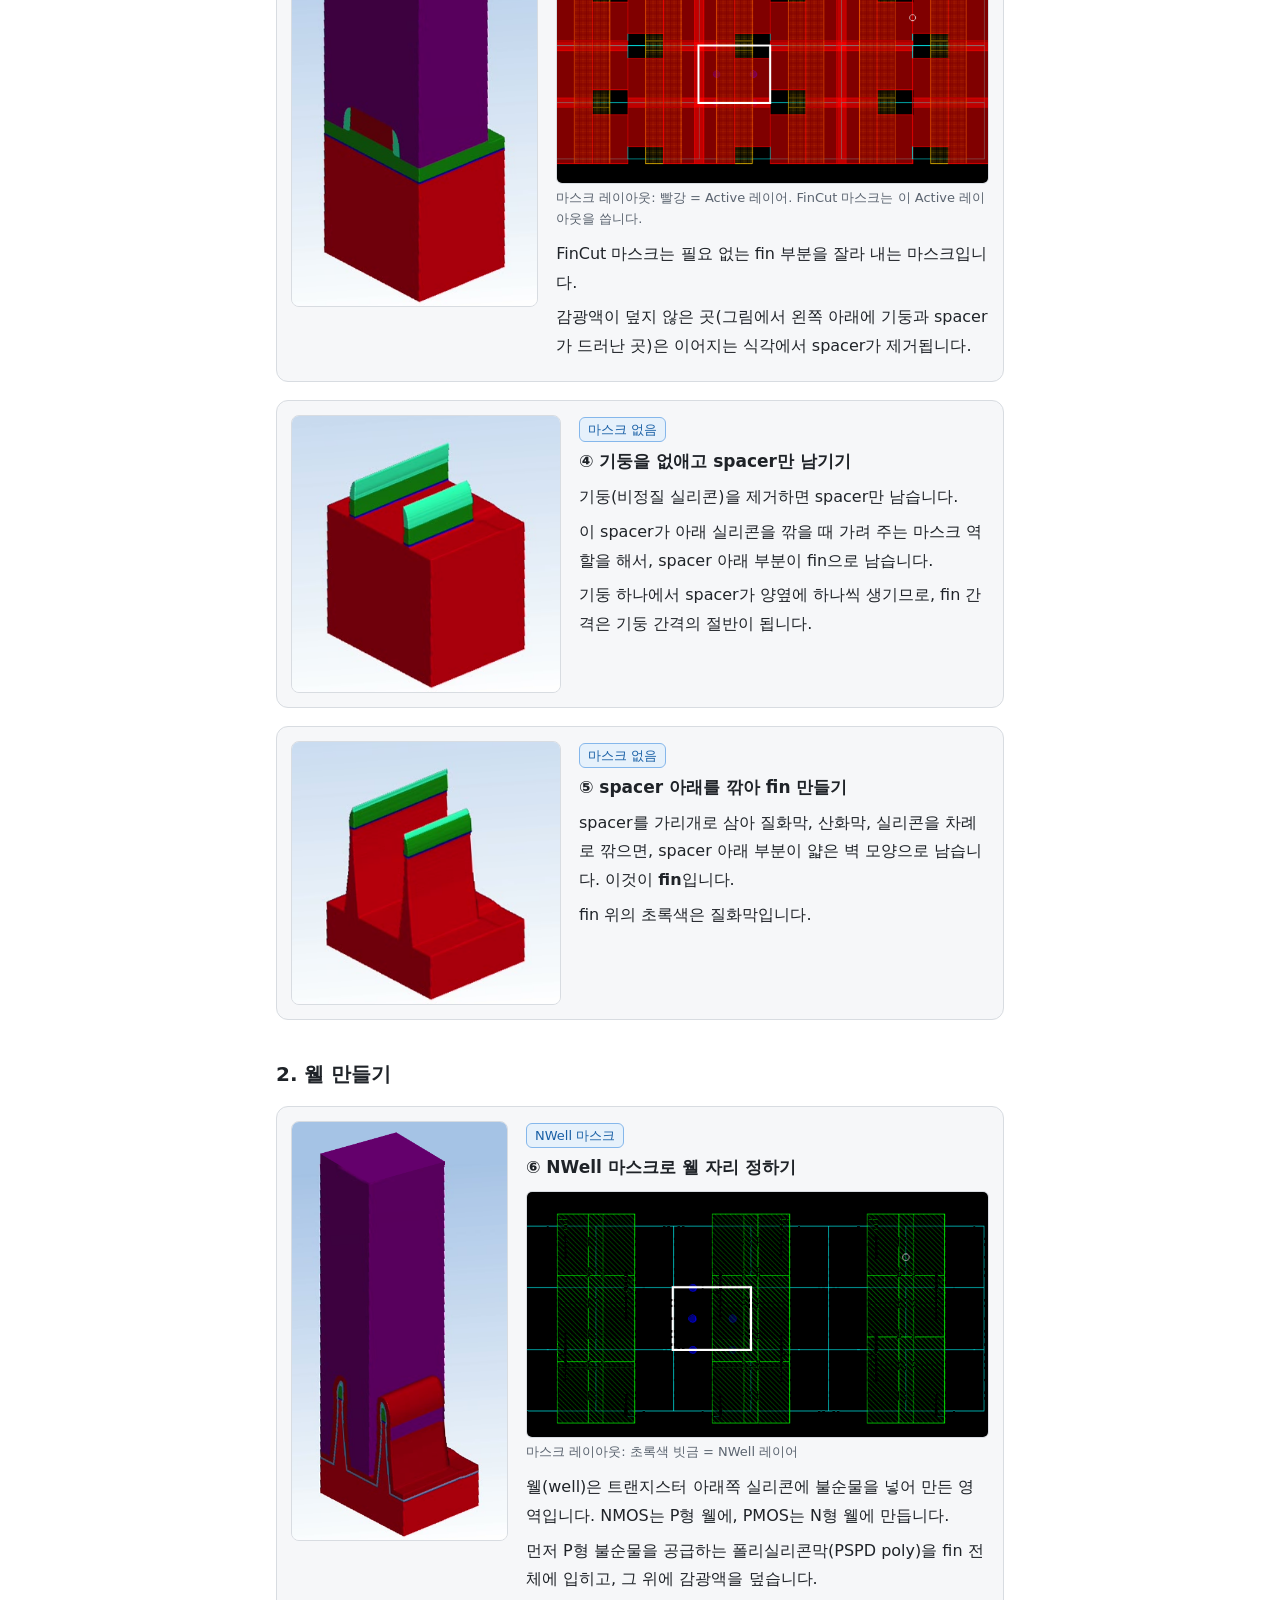
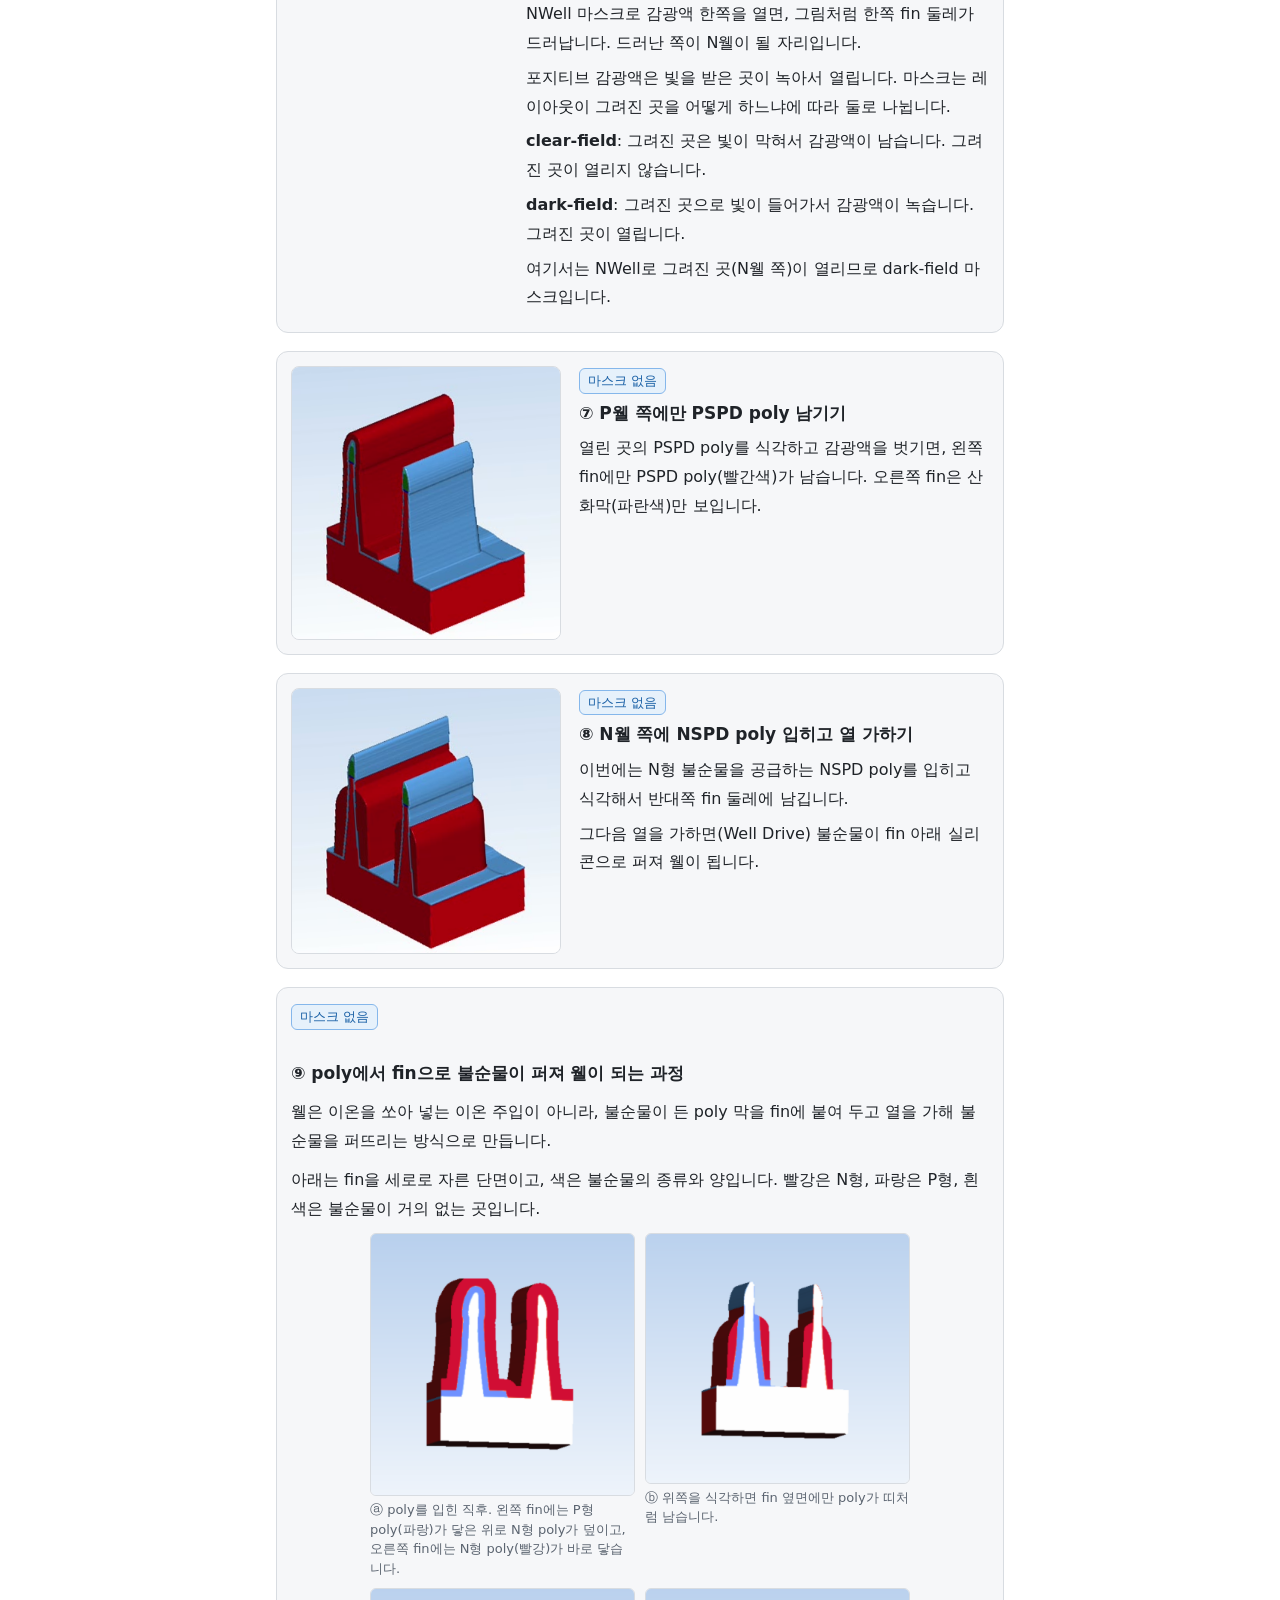
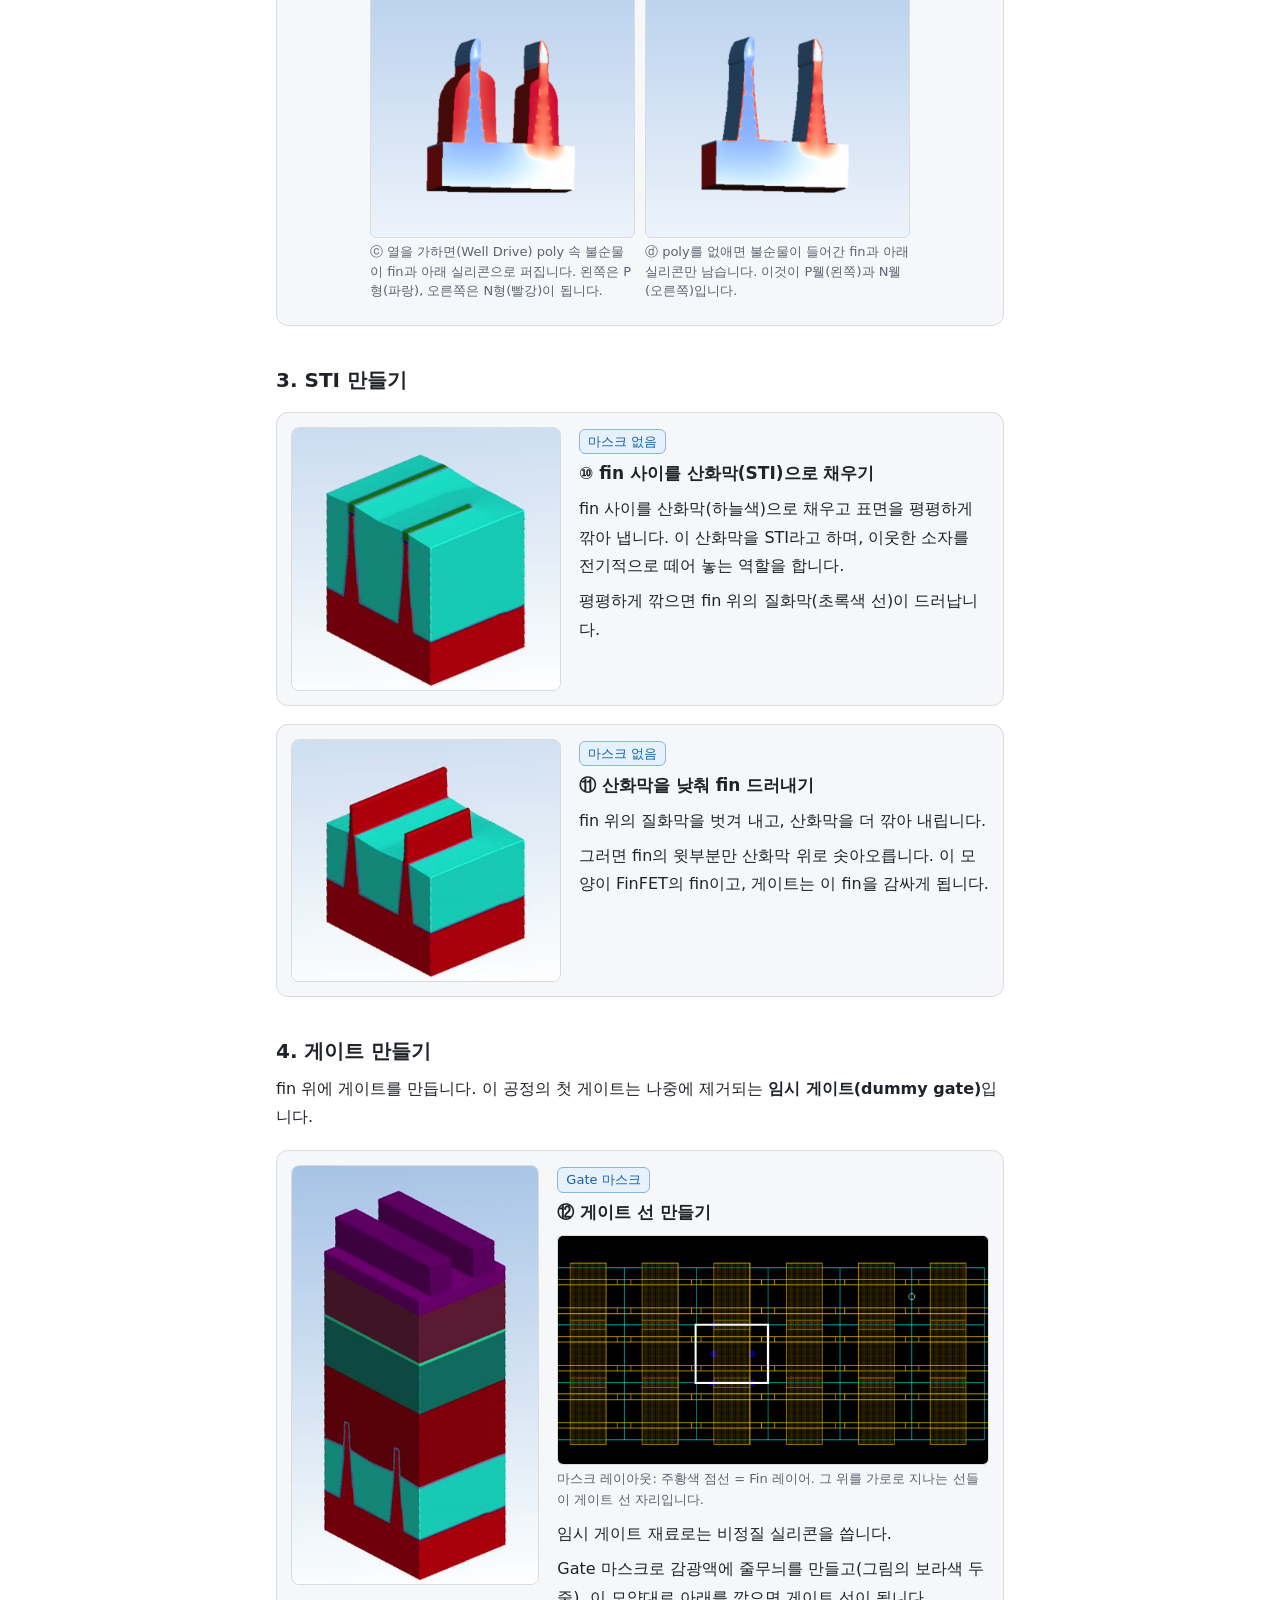
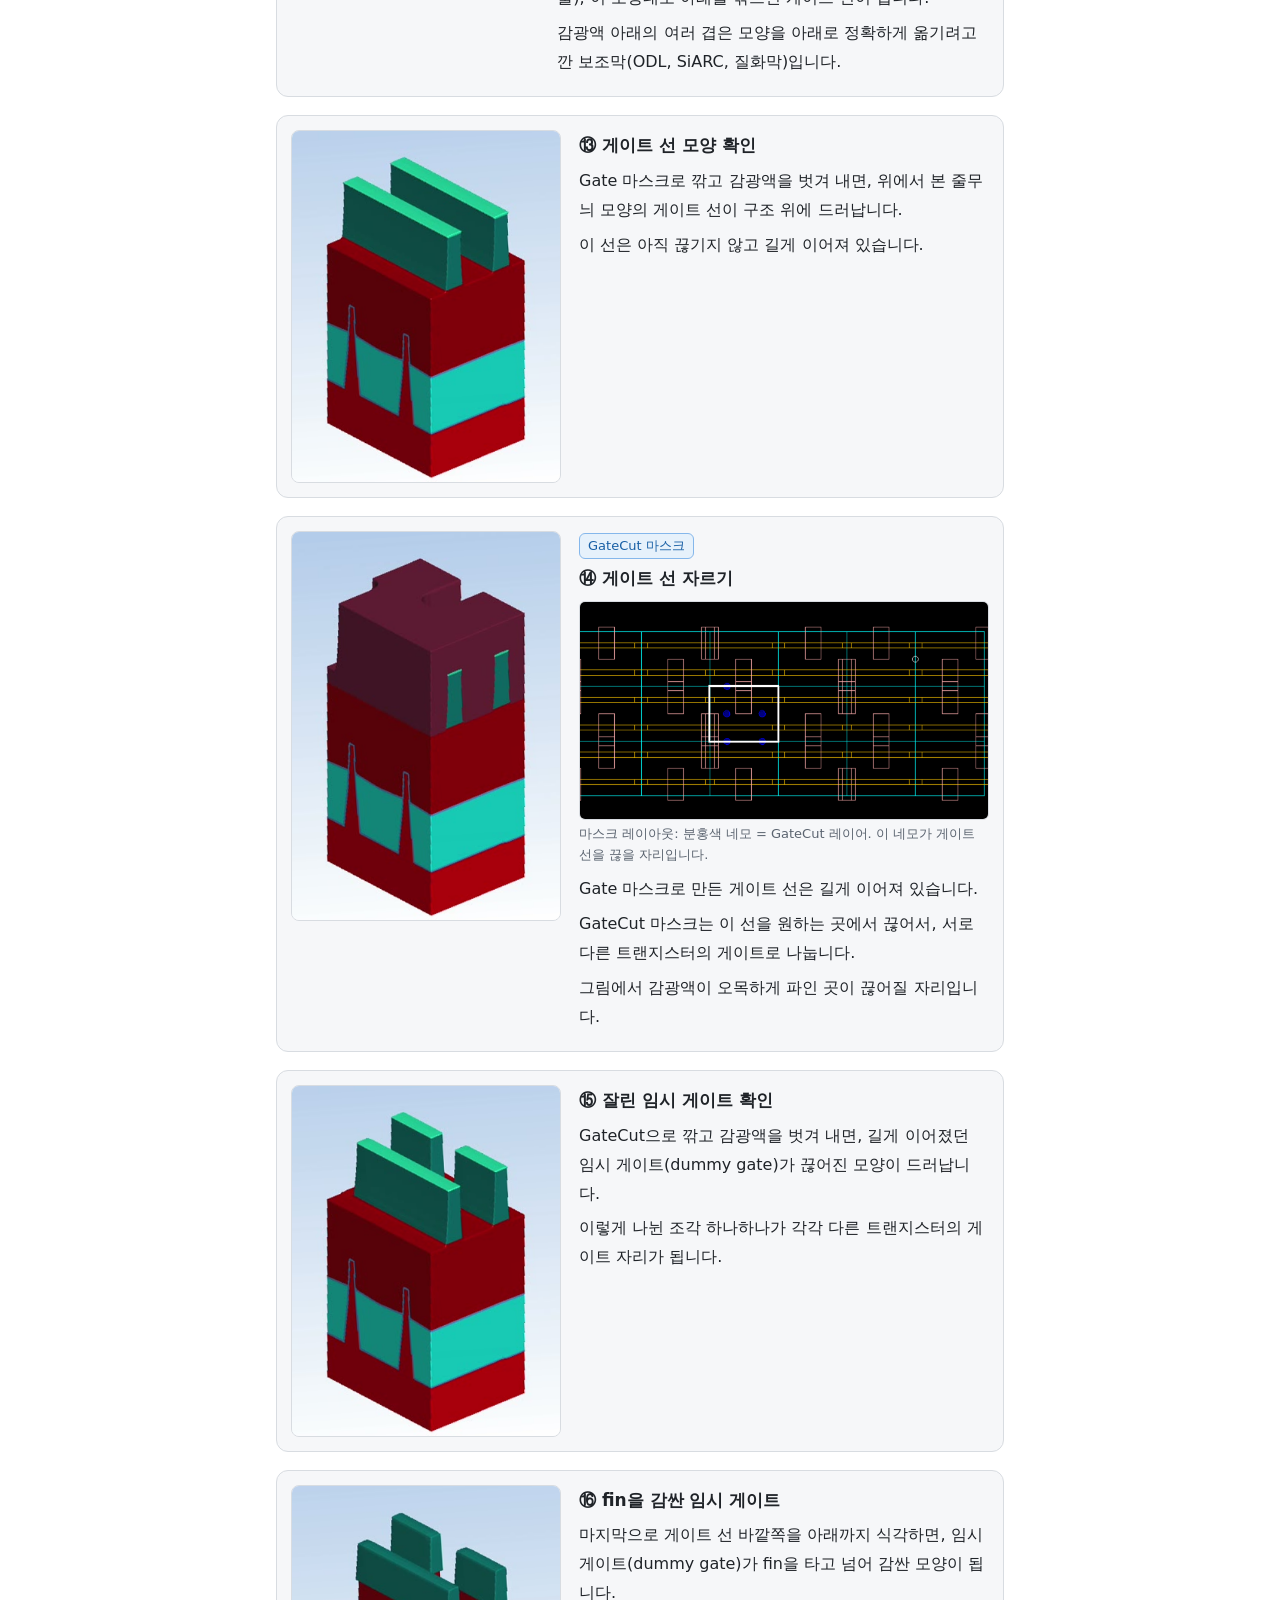
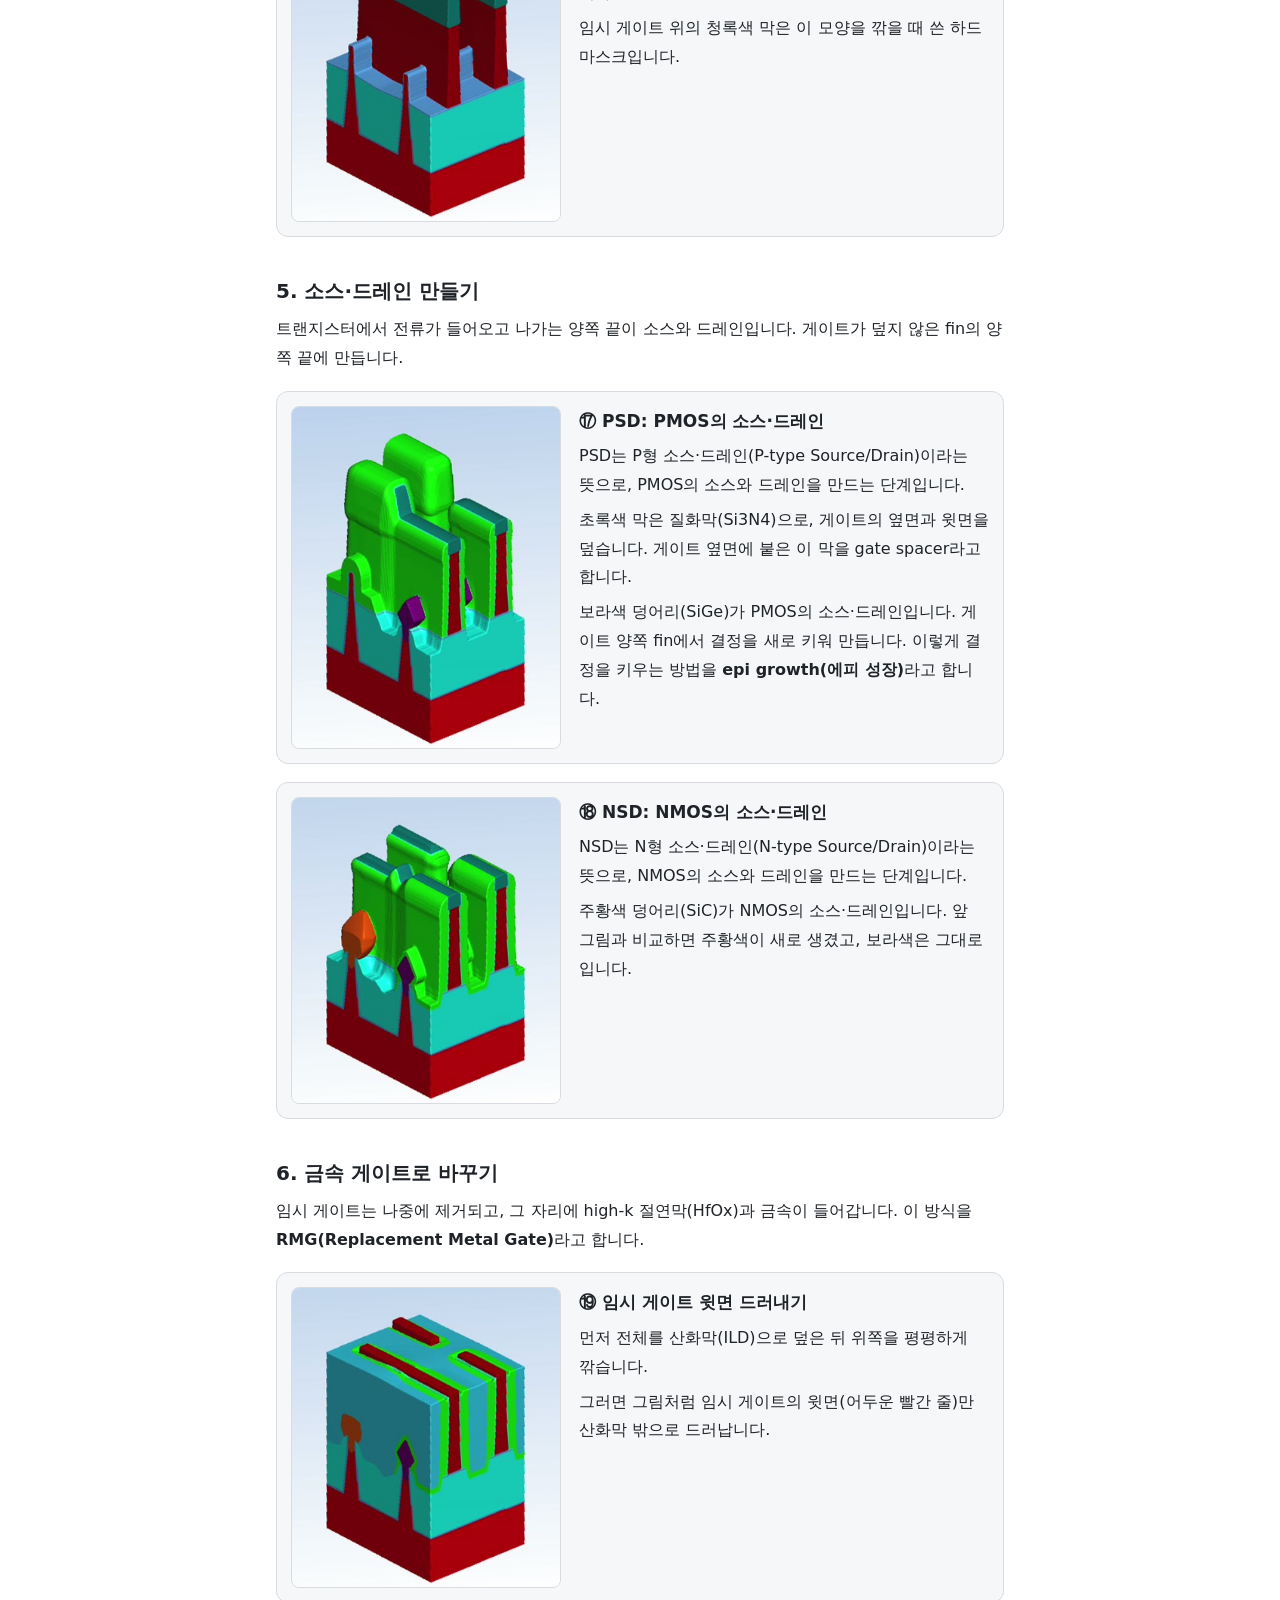
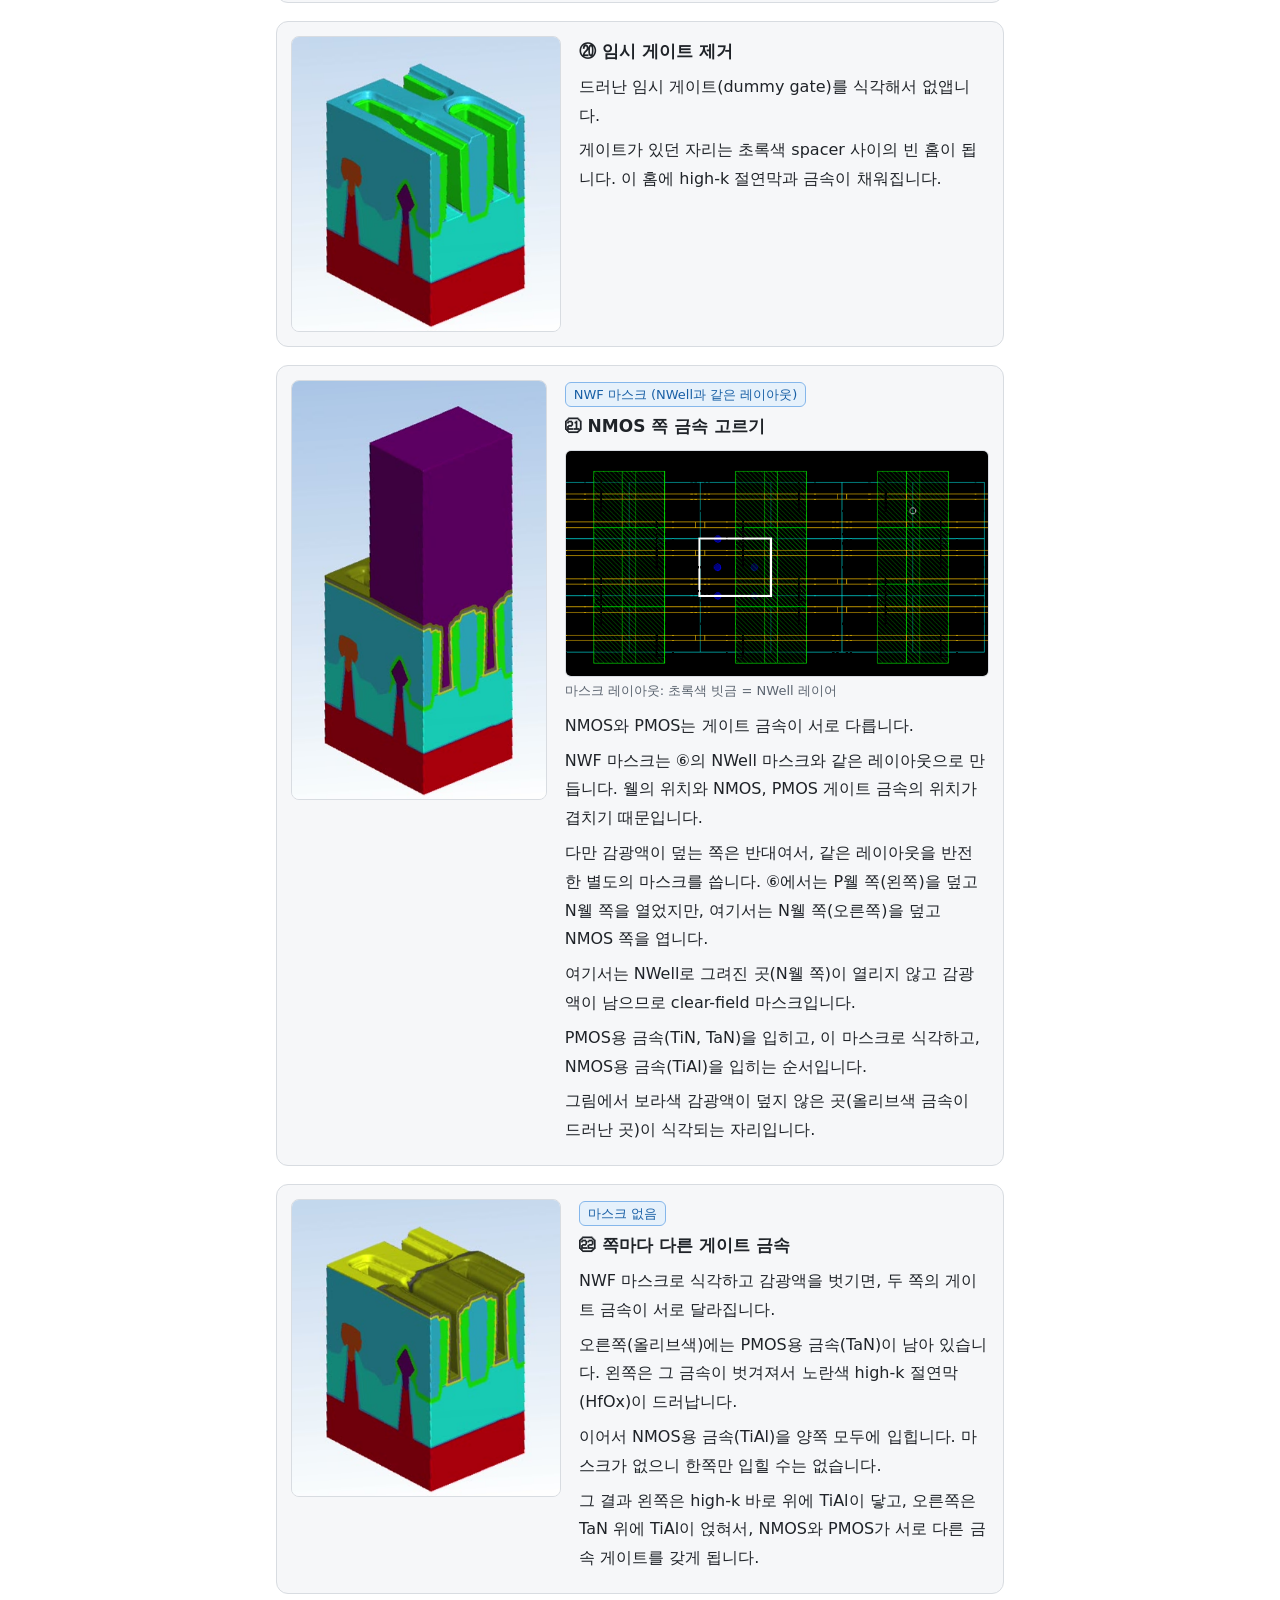
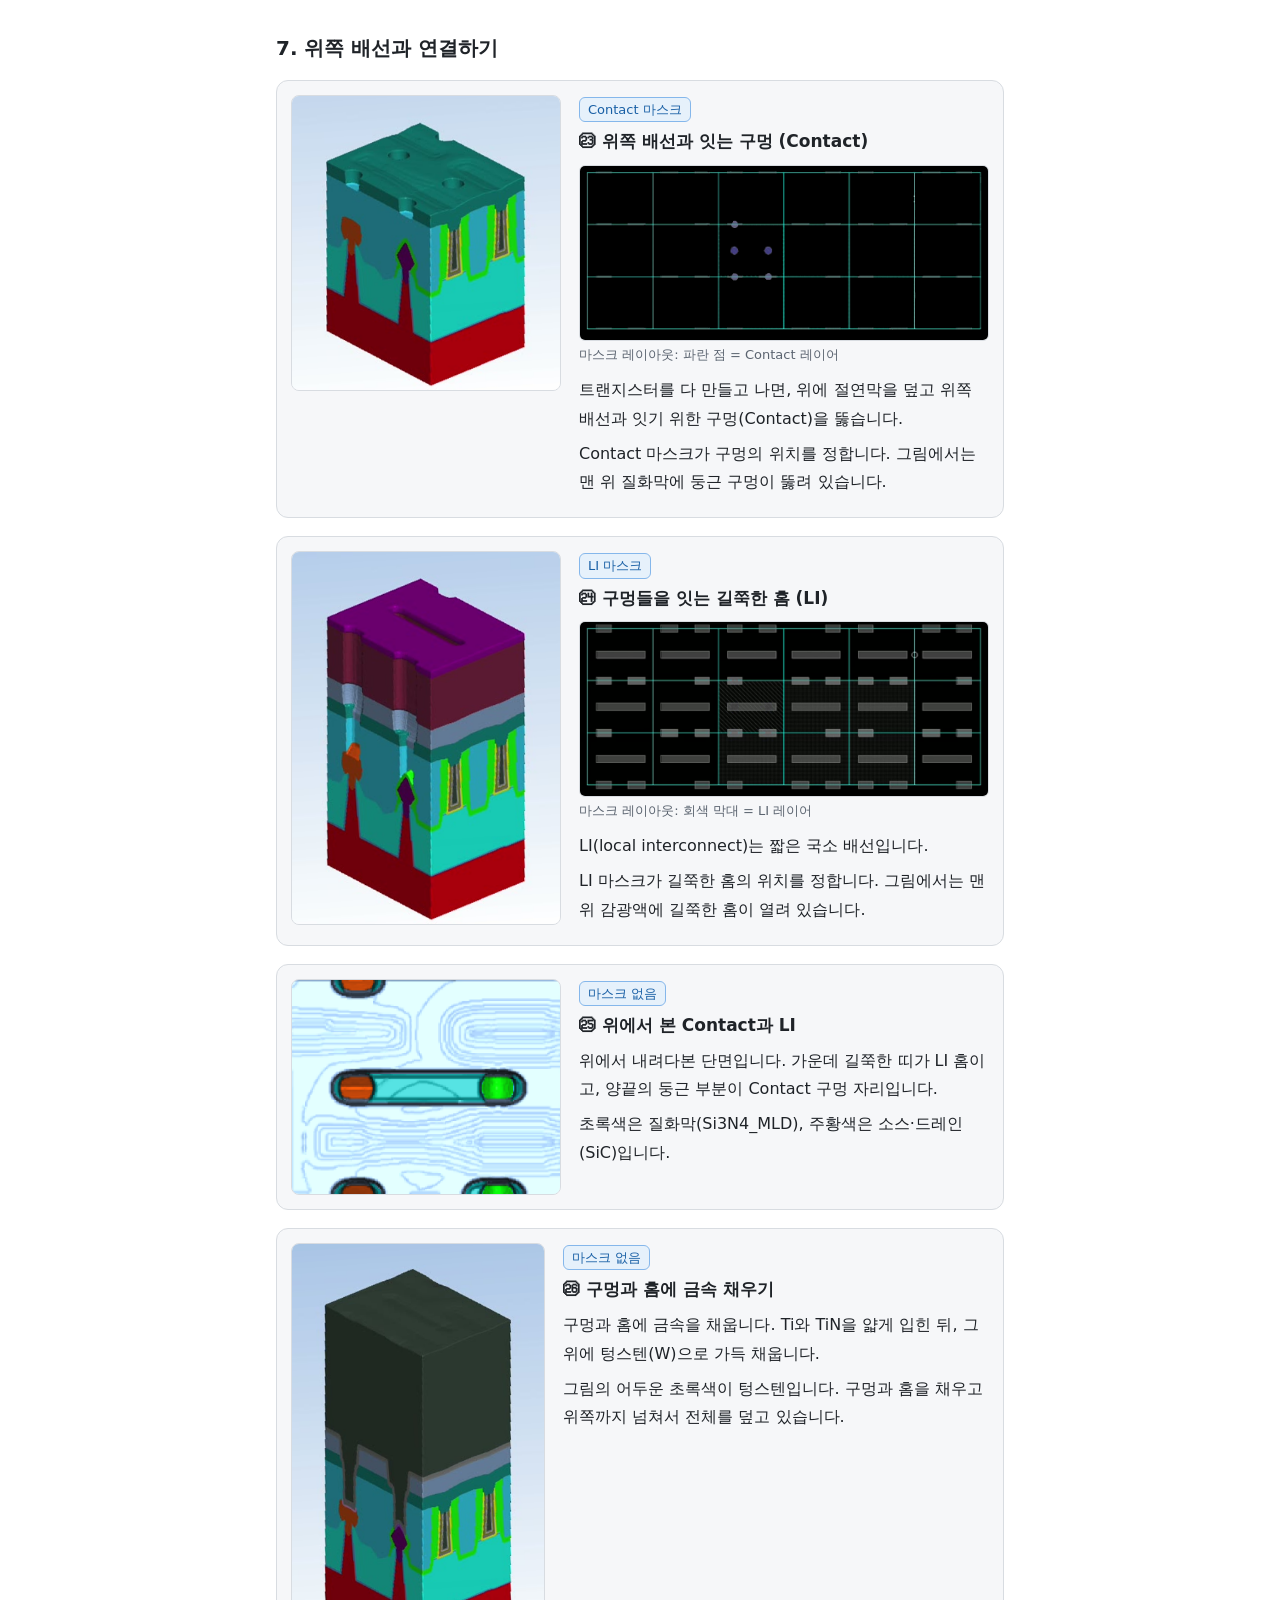
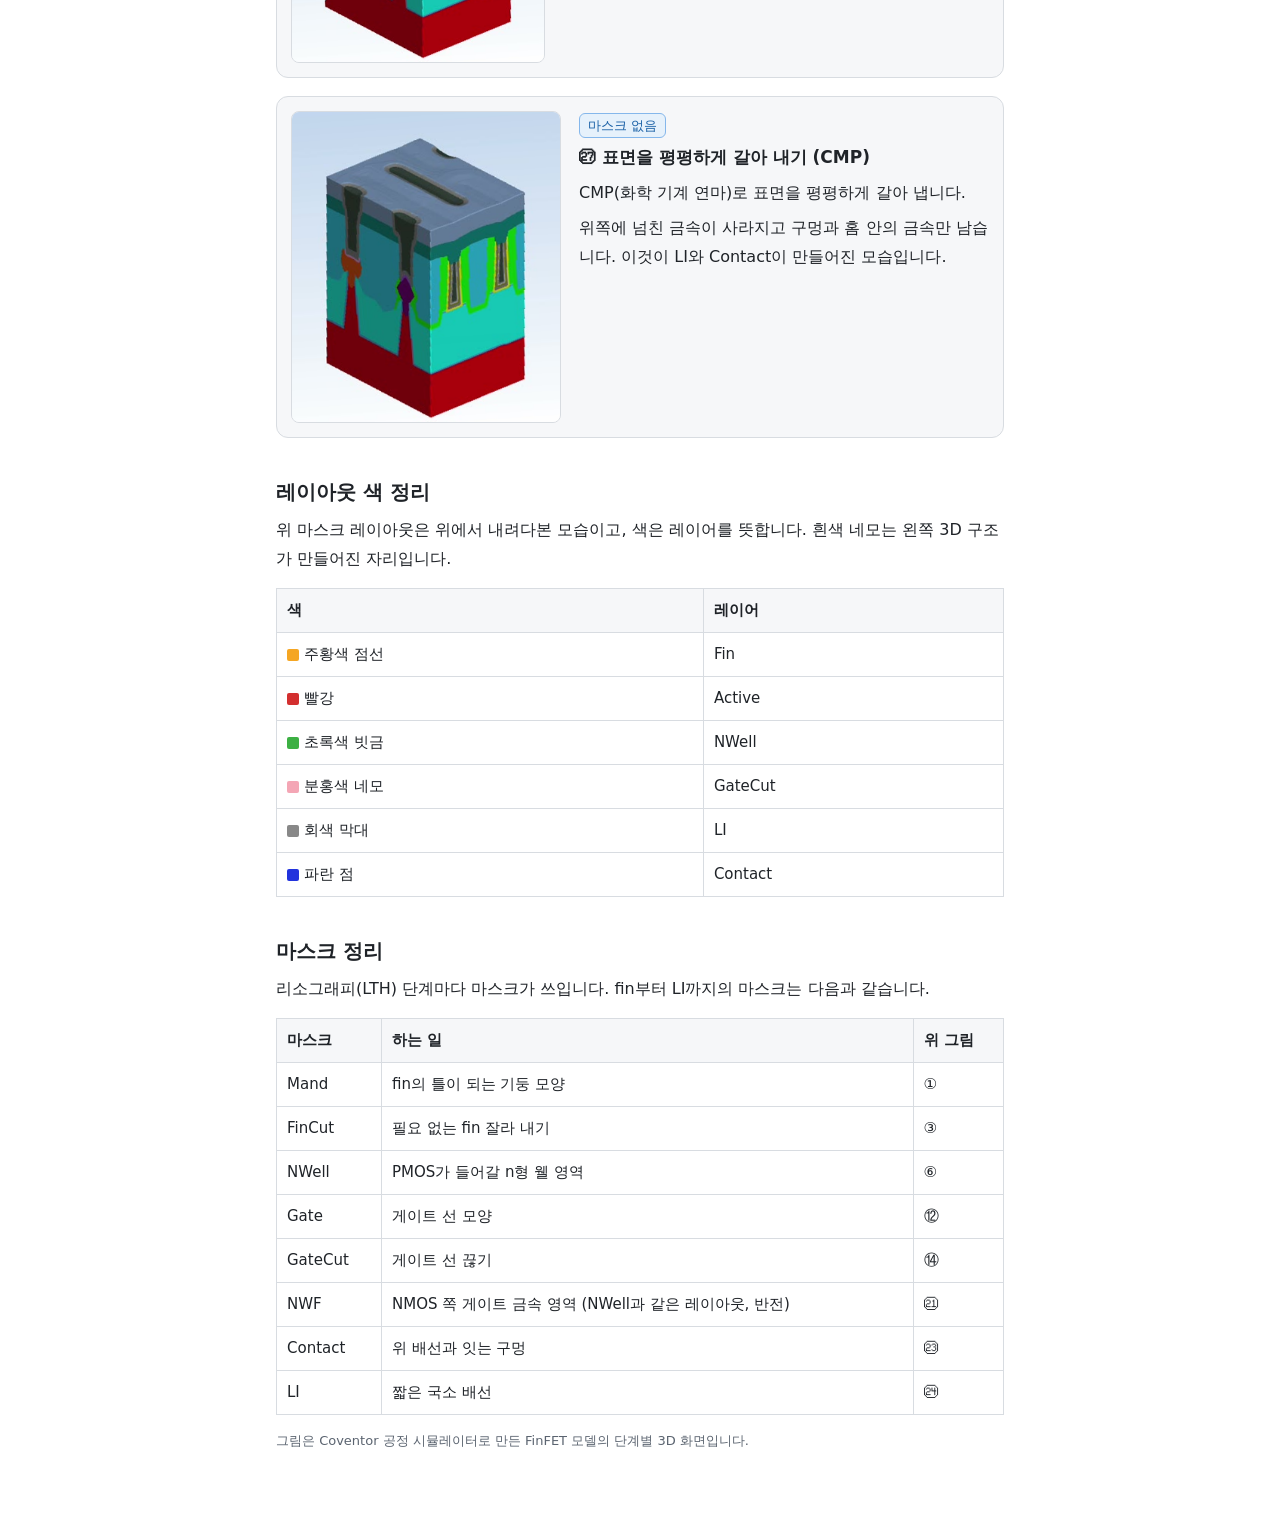
==== commit 55414ee6: "finfet: NWF layout image keeps gate lines, no GateCut Co-Authored-By: Claude Sonnet 5.5 <noreply@ant" ====
--- a/finfet.html
+++ b/finfet.html
@@ -270,7 +270,7 @@
 <div>
 <span class="tag">NWF 마스크 (NWell과 같은 레이아웃)</span>
 <h3>㉑ NMOS 쪽 금속 고르기</h3>
-<figure class="lay" style="margin-left:0;margin-right:0"><img src="img/finfet-7-nwf-layout-r180-v6.png" alt="초록색 빗금 영역과 분홍색 네모가 함께 보이는 마스크 레이아웃"><figcaption>마스크 레이아웃: 초록색 빗금 = NWell 레이어</figcaption></figure>
+<figure class="lay" style="margin-left:0;margin-right:0"><img src="img/finfet-7-nwf-layout-gate-r180-v1.png" alt="초록색 빗금 영역과 분홍색 네모가 함께 보이는 마스크 레이아웃"><figcaption>마스크 레이아웃: 초록색 빗금 = NWell 레이어</figcaption></figure>
 <p>NMOS와 PMOS는 게이트 금속이 서로 다릅니다.</p>
 <p>NWF 마스크는 ⑥의 NWell 마스크와 같은 레이아웃으로 만듭니다. 웰의 위치와 NMOS, PMOS 게이트 금속의 위치가 겹치기 때문입니다.</p>
 <p>다만 감광액이 덮는 쪽은 반대여서, 같은 레이아웃을 반전한 별도의 마스크를 씁니다. ⑥에서는 P웰 쪽(왼쪽)을 덮고 N웰 쪽을 열었지만, 여기서는 N웰 쪽(오른쪽)을 덮고 NMOS 쪽을 엽니다.</p>
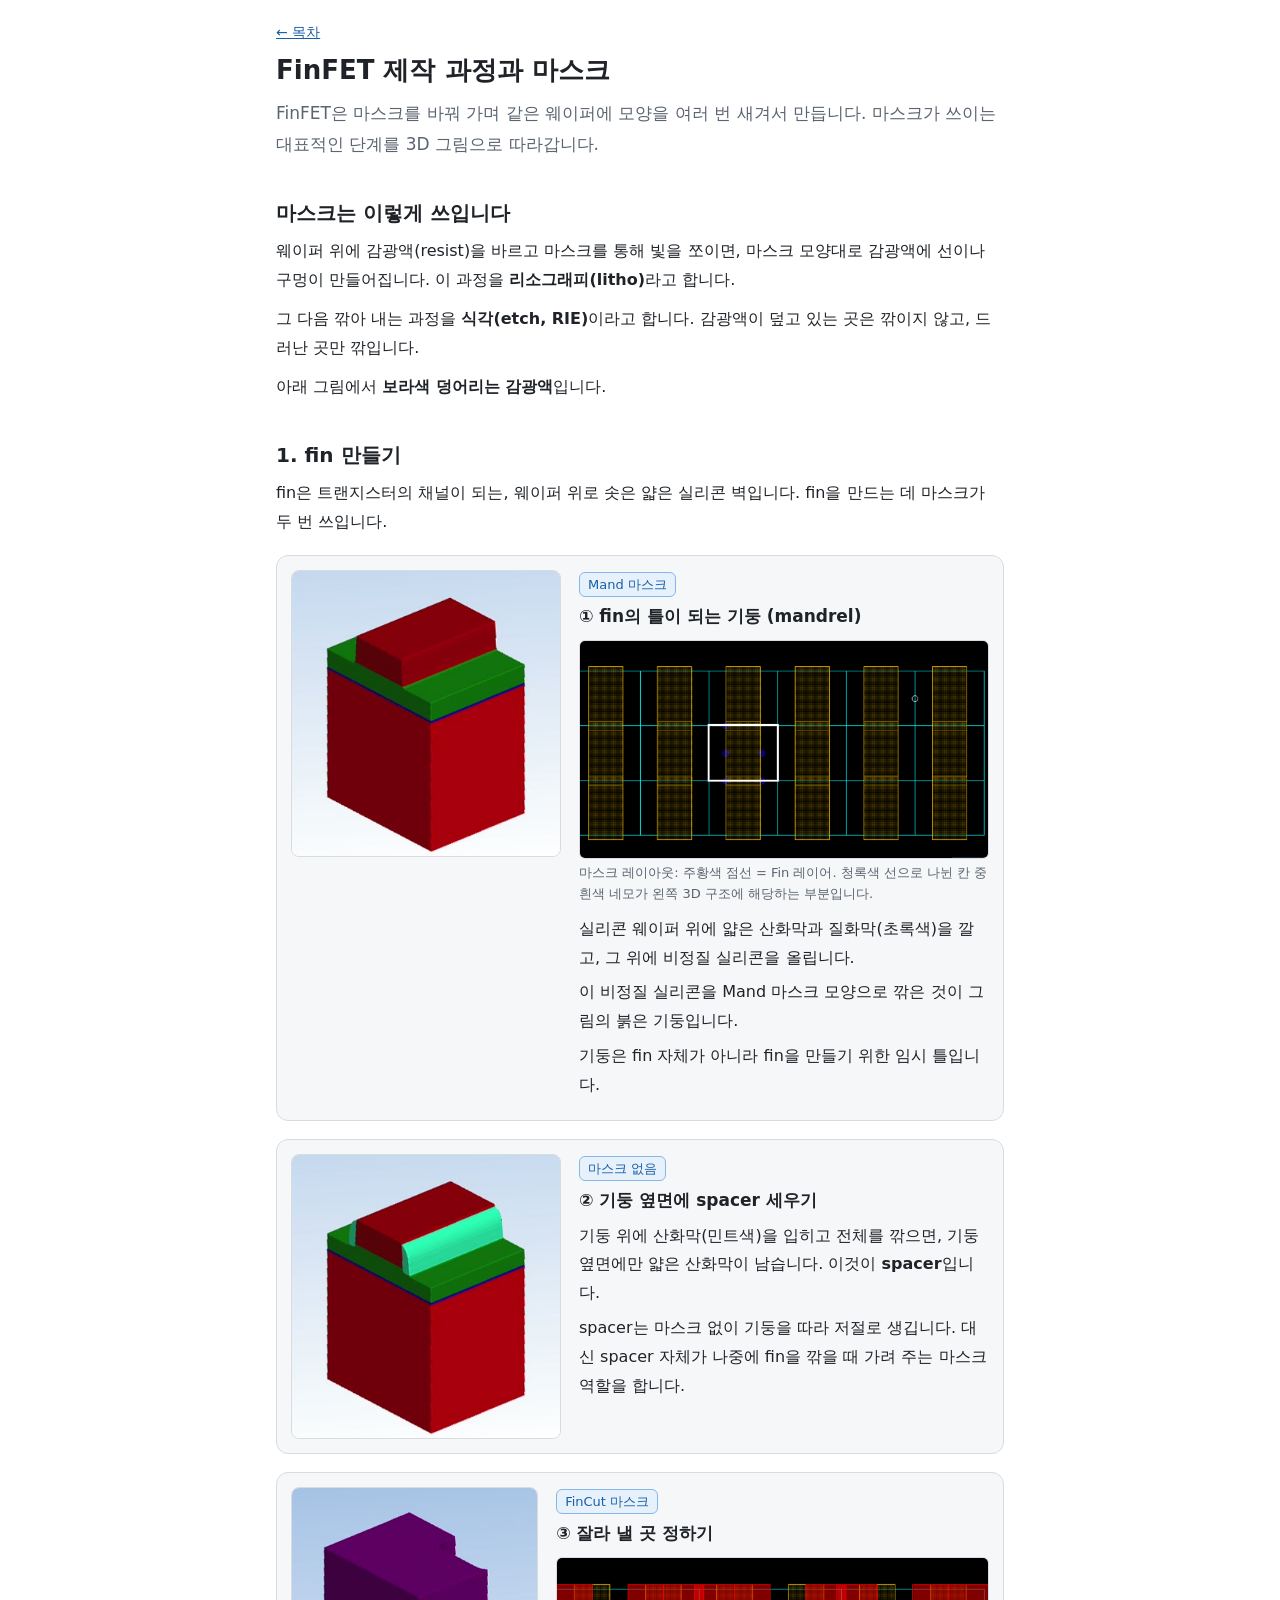
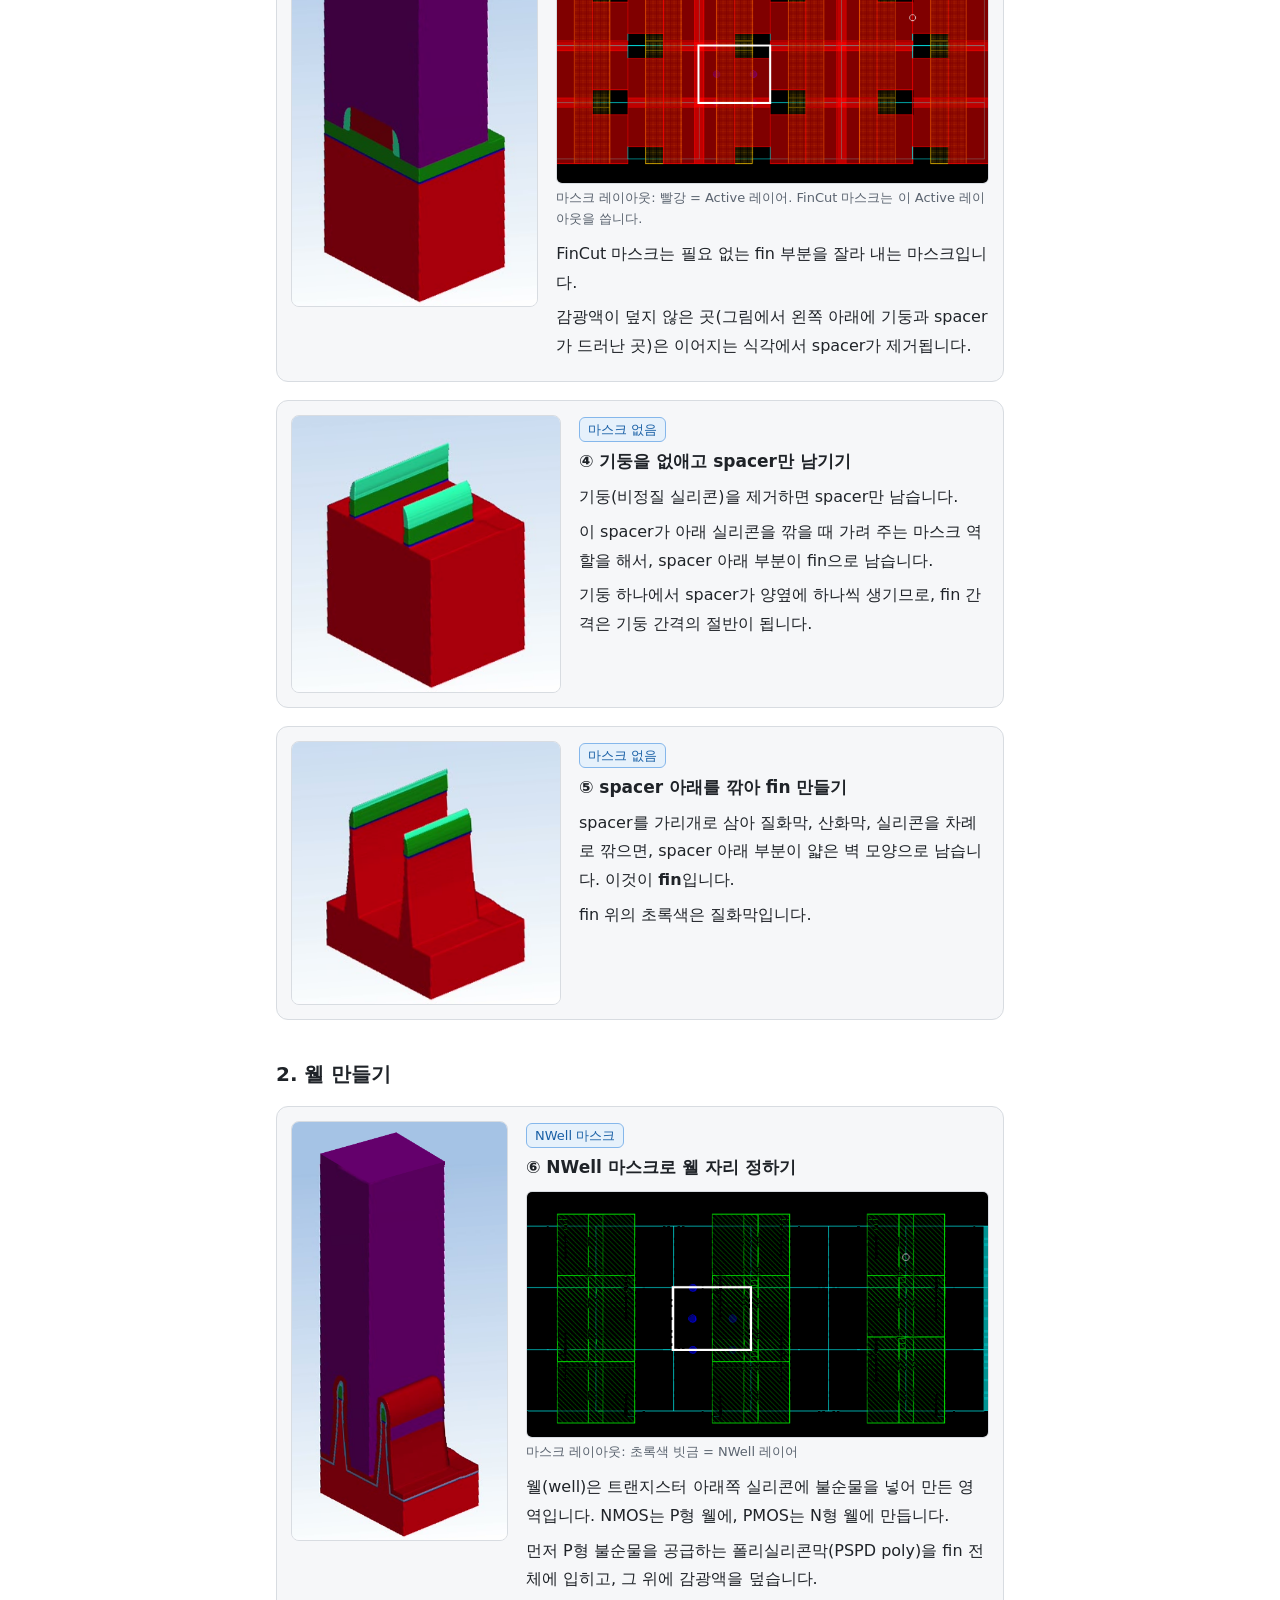
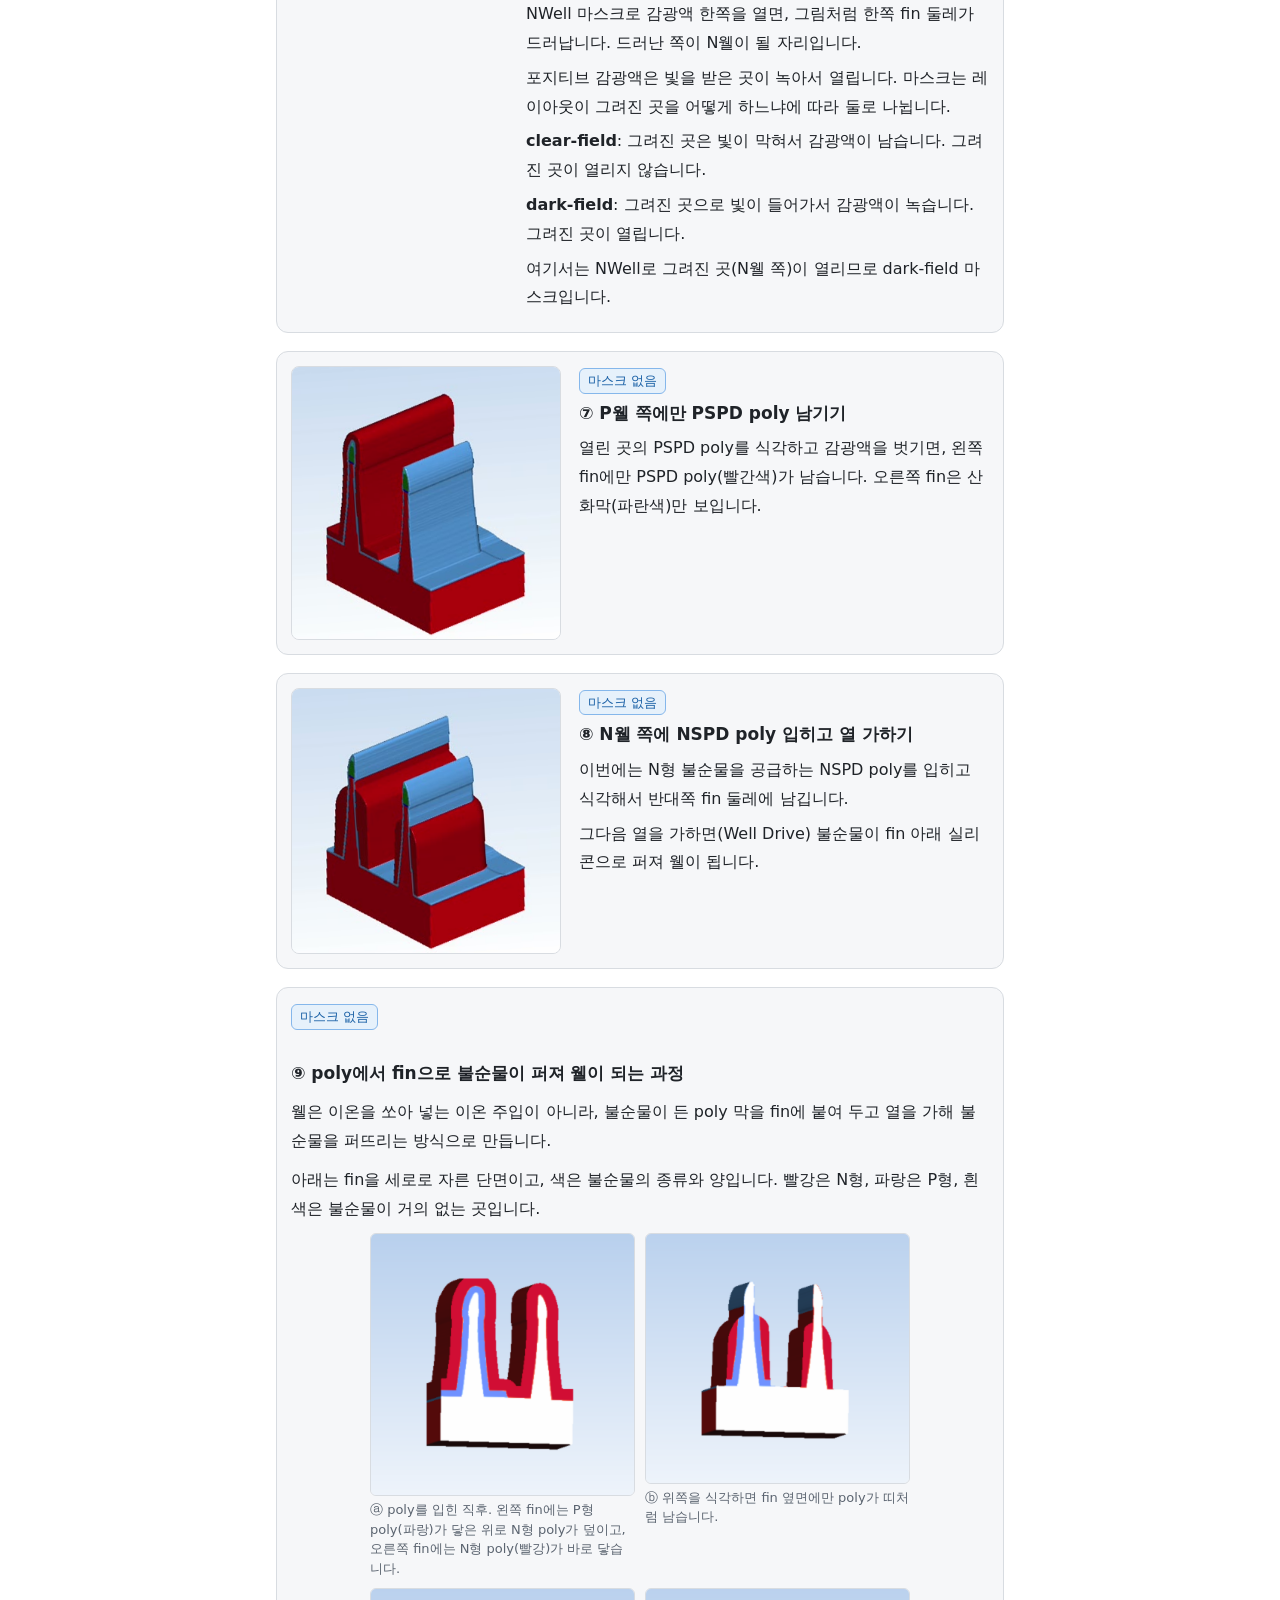
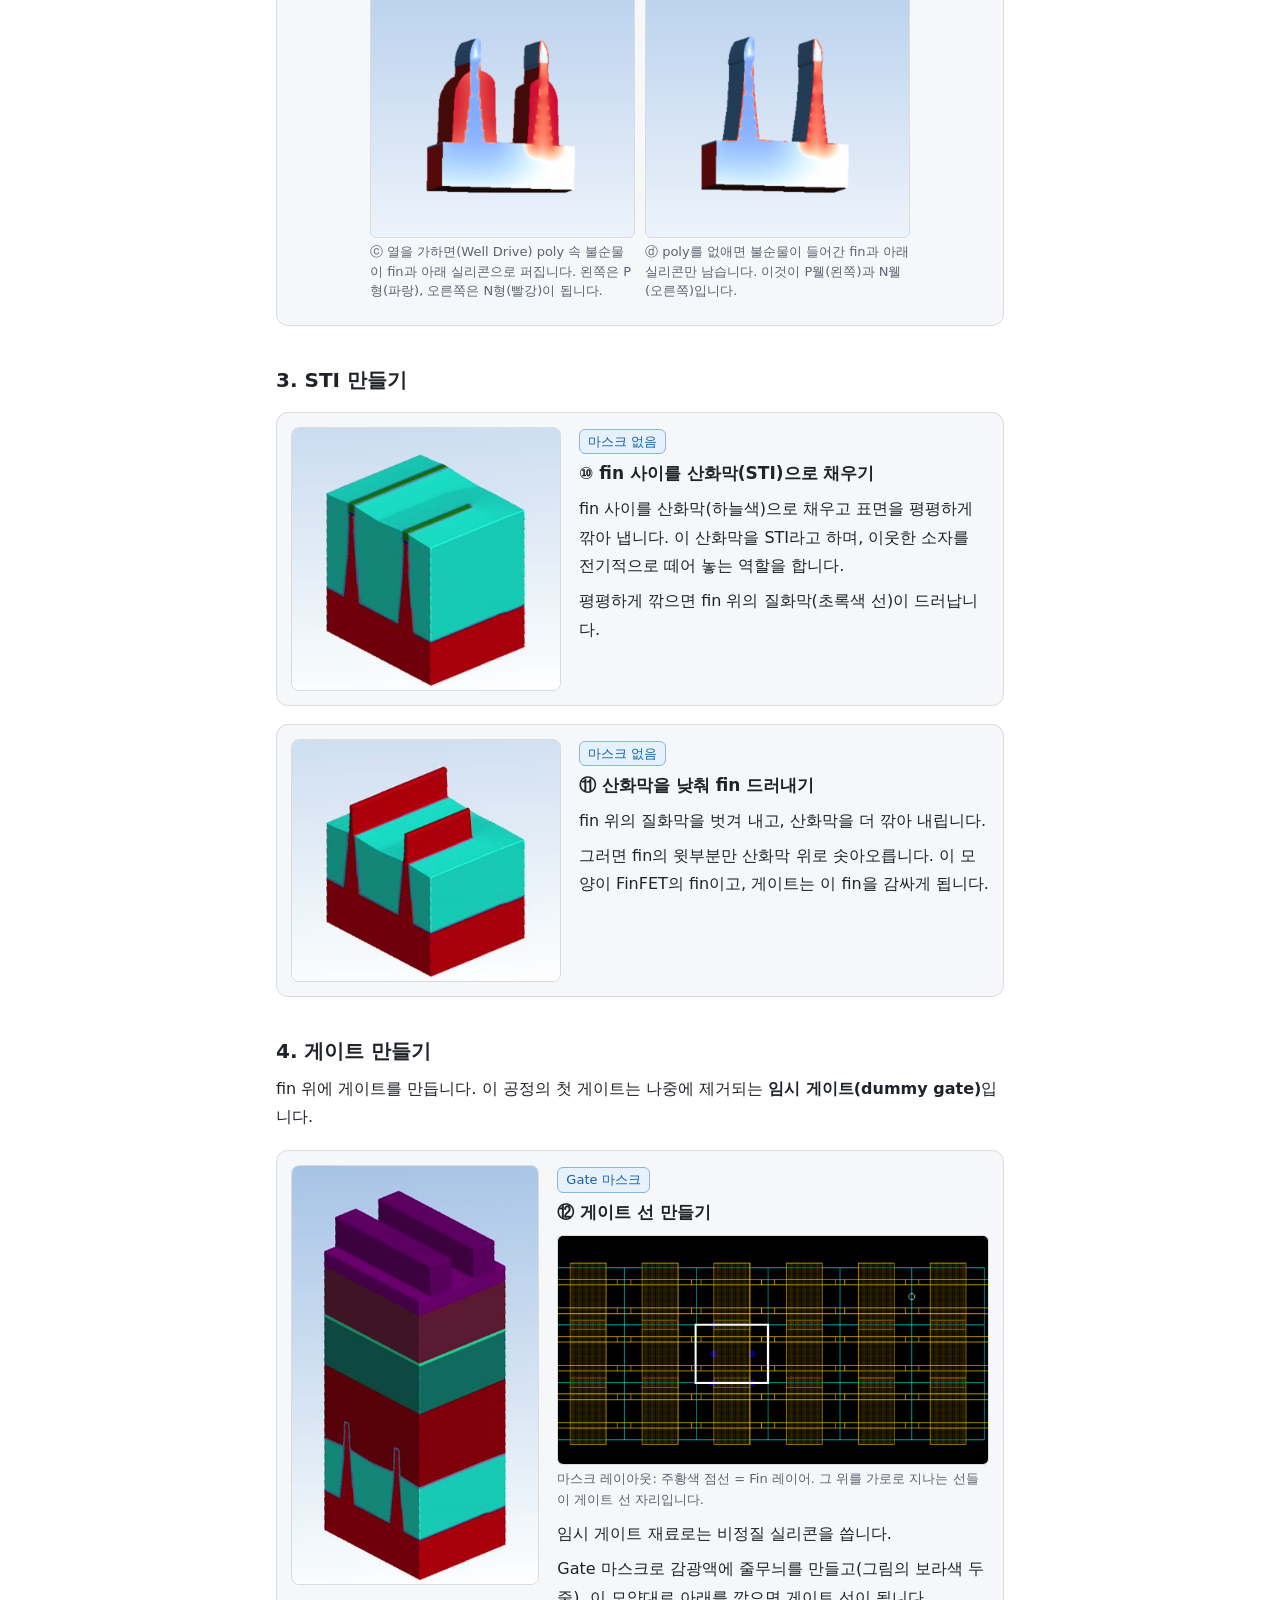
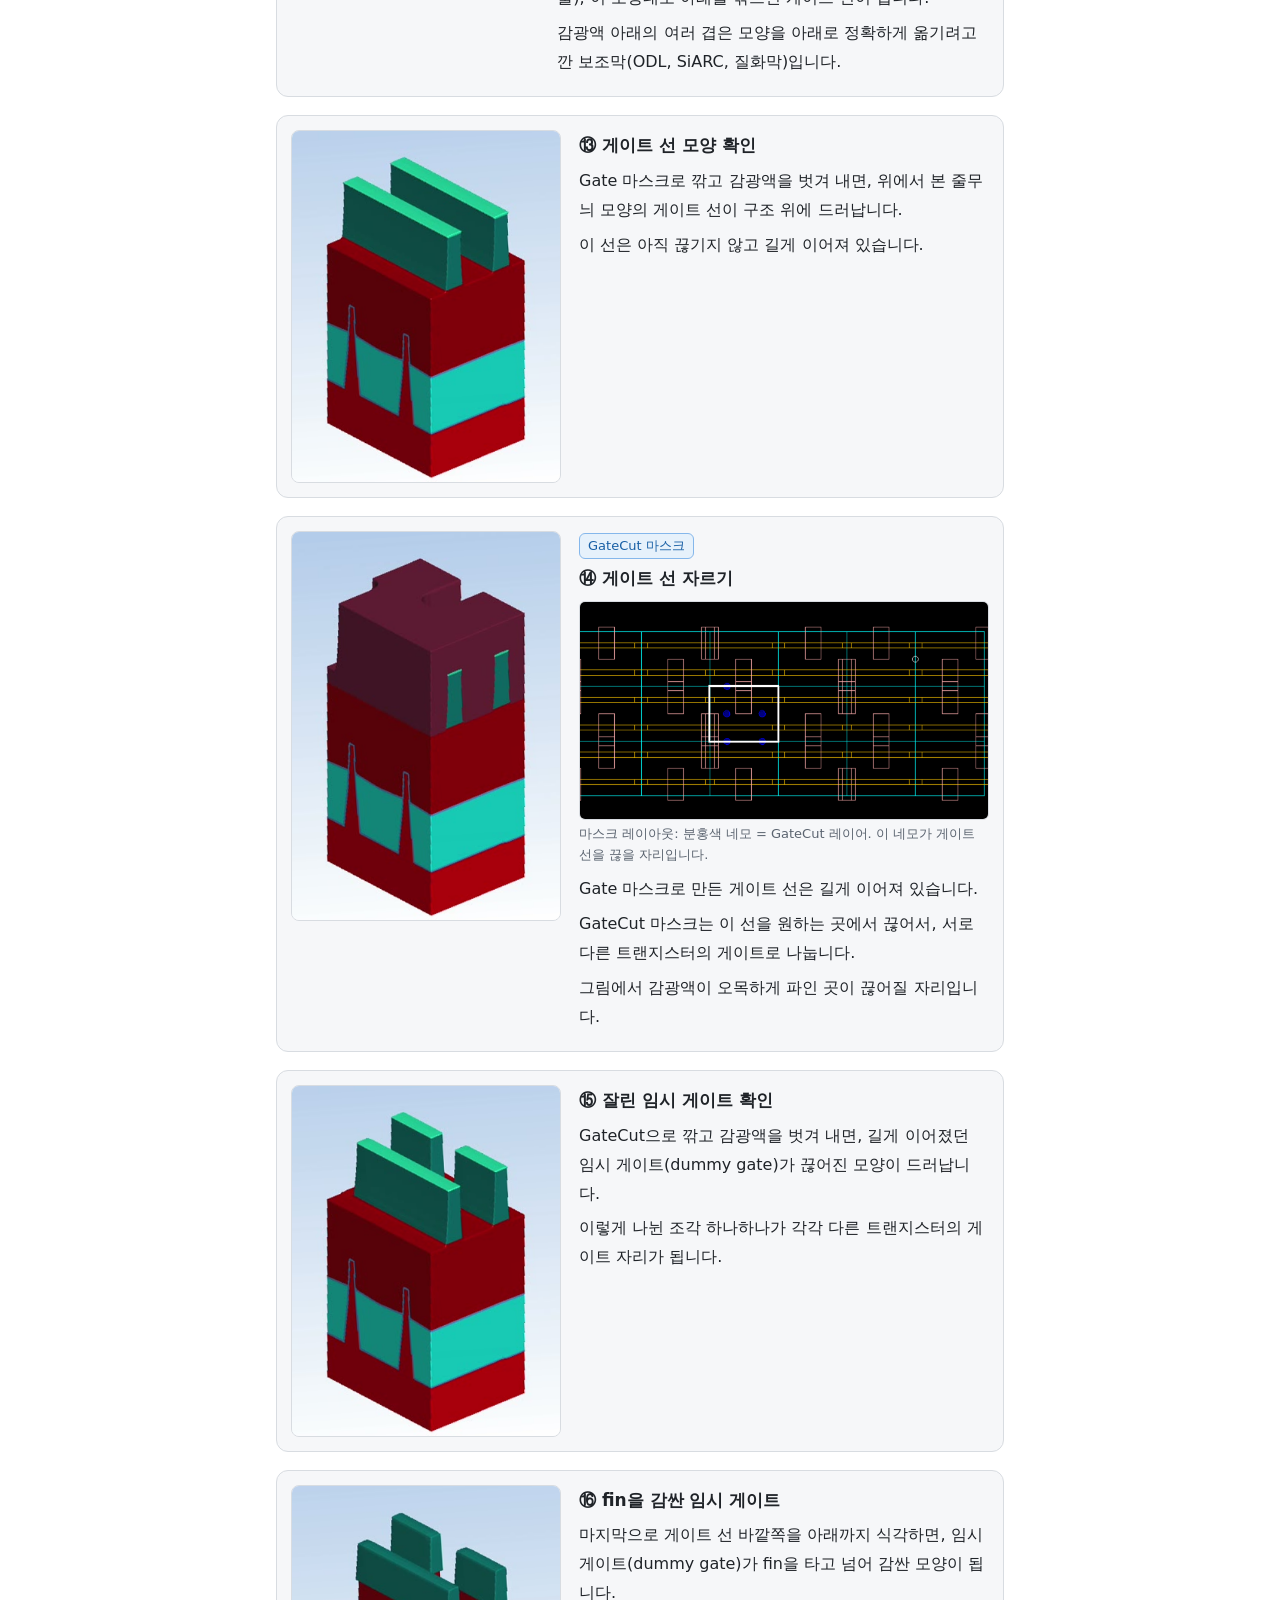
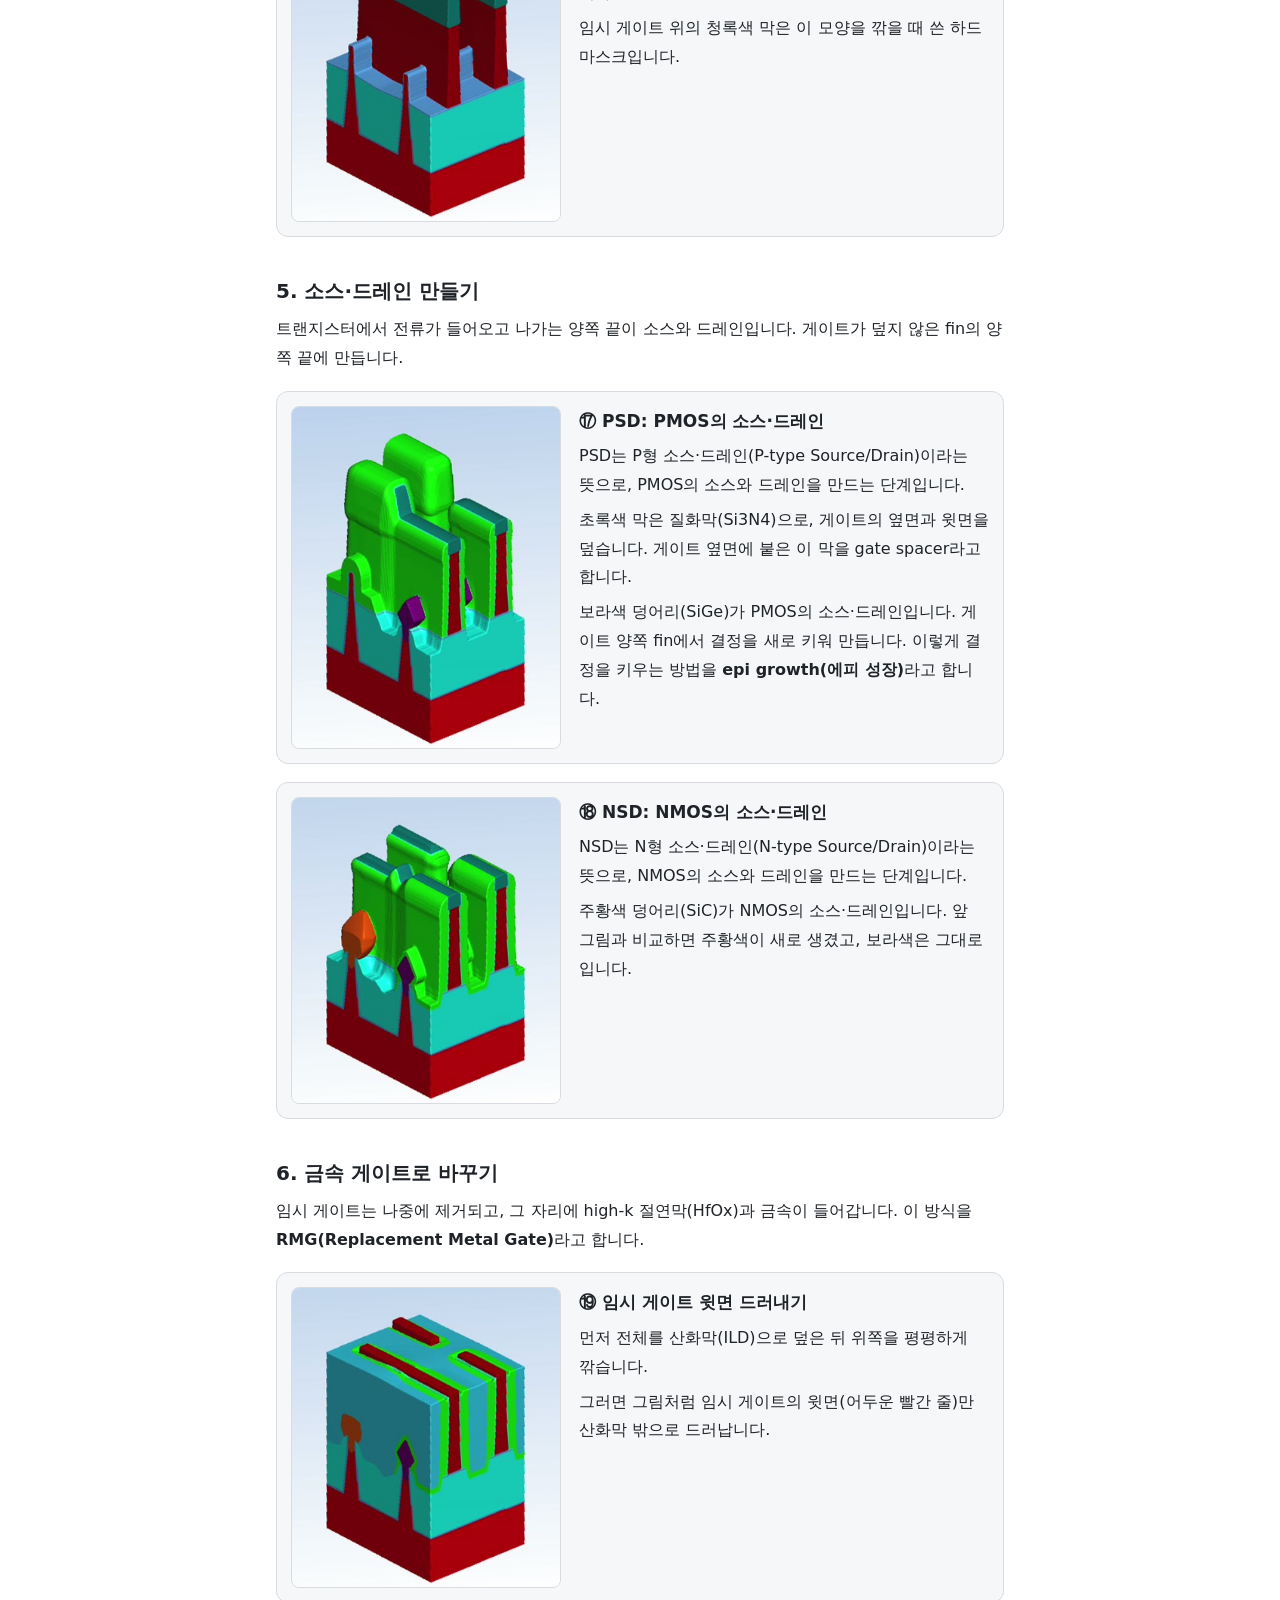
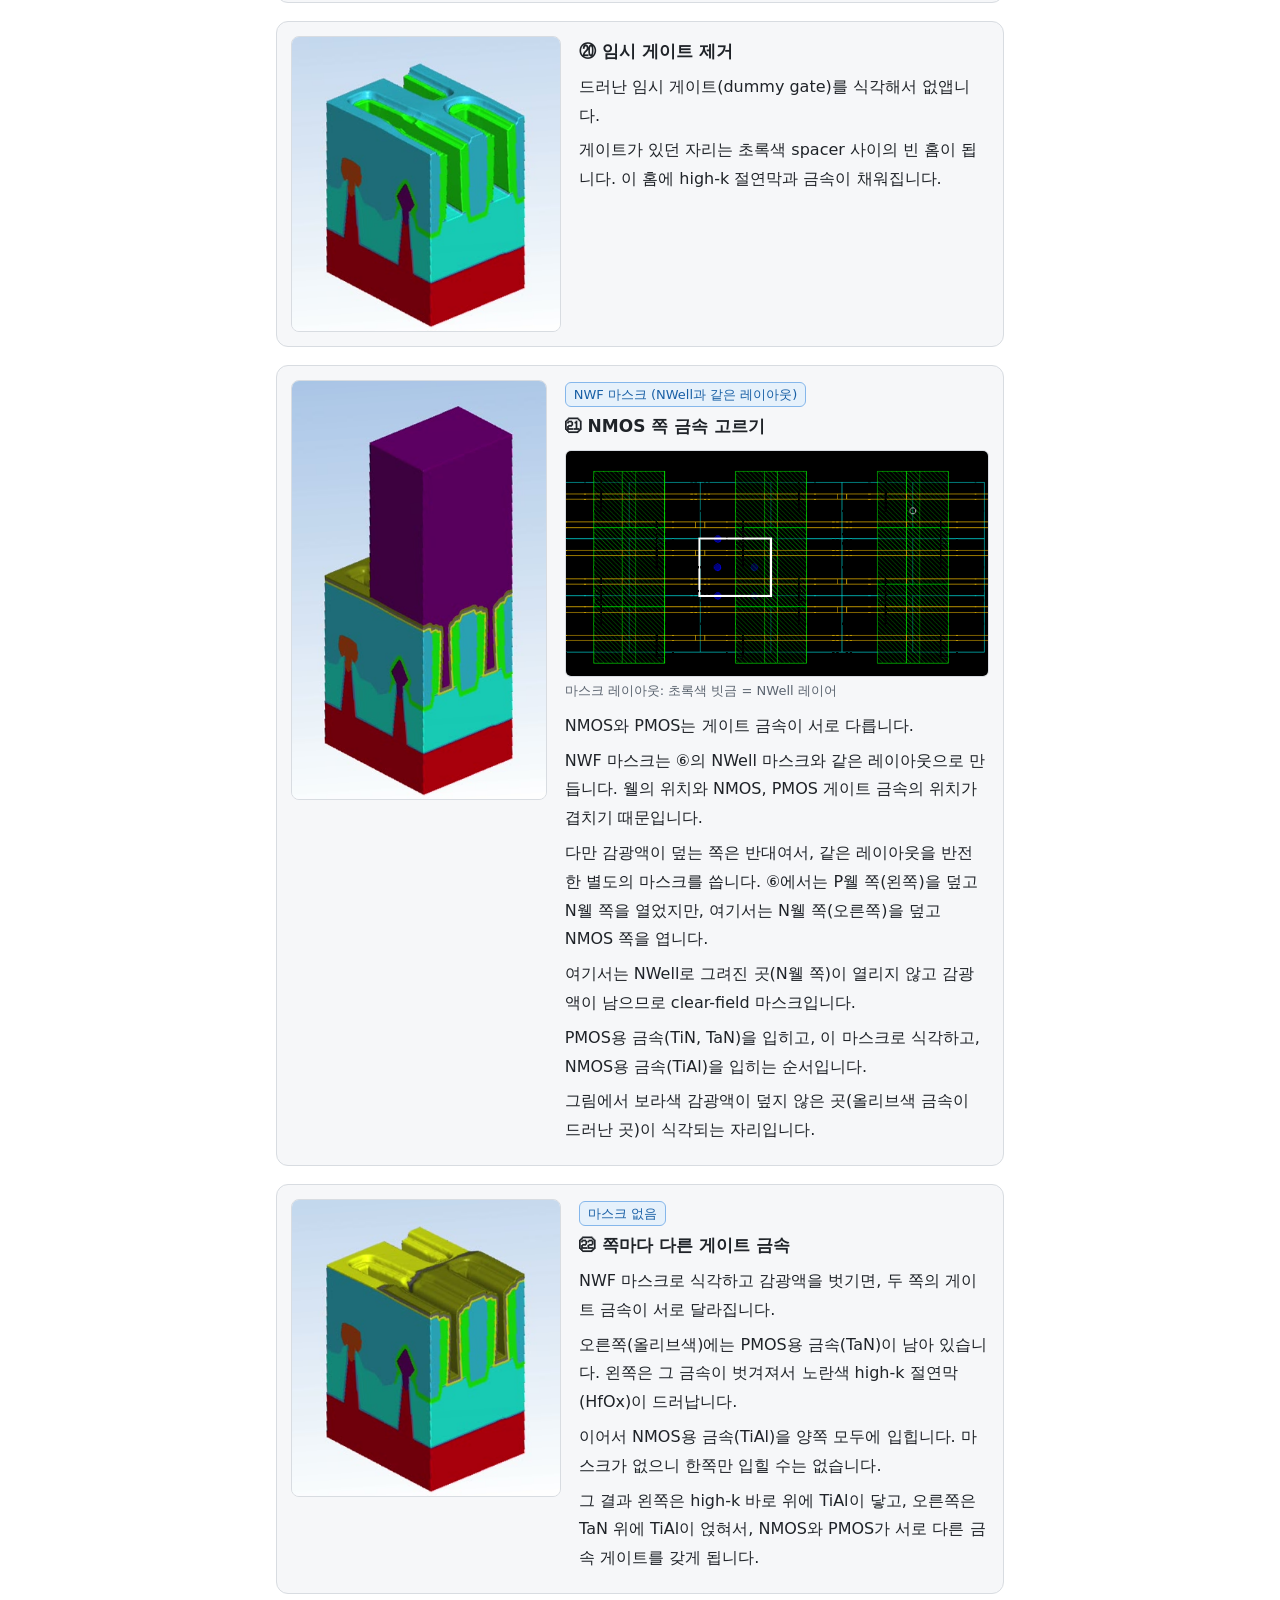
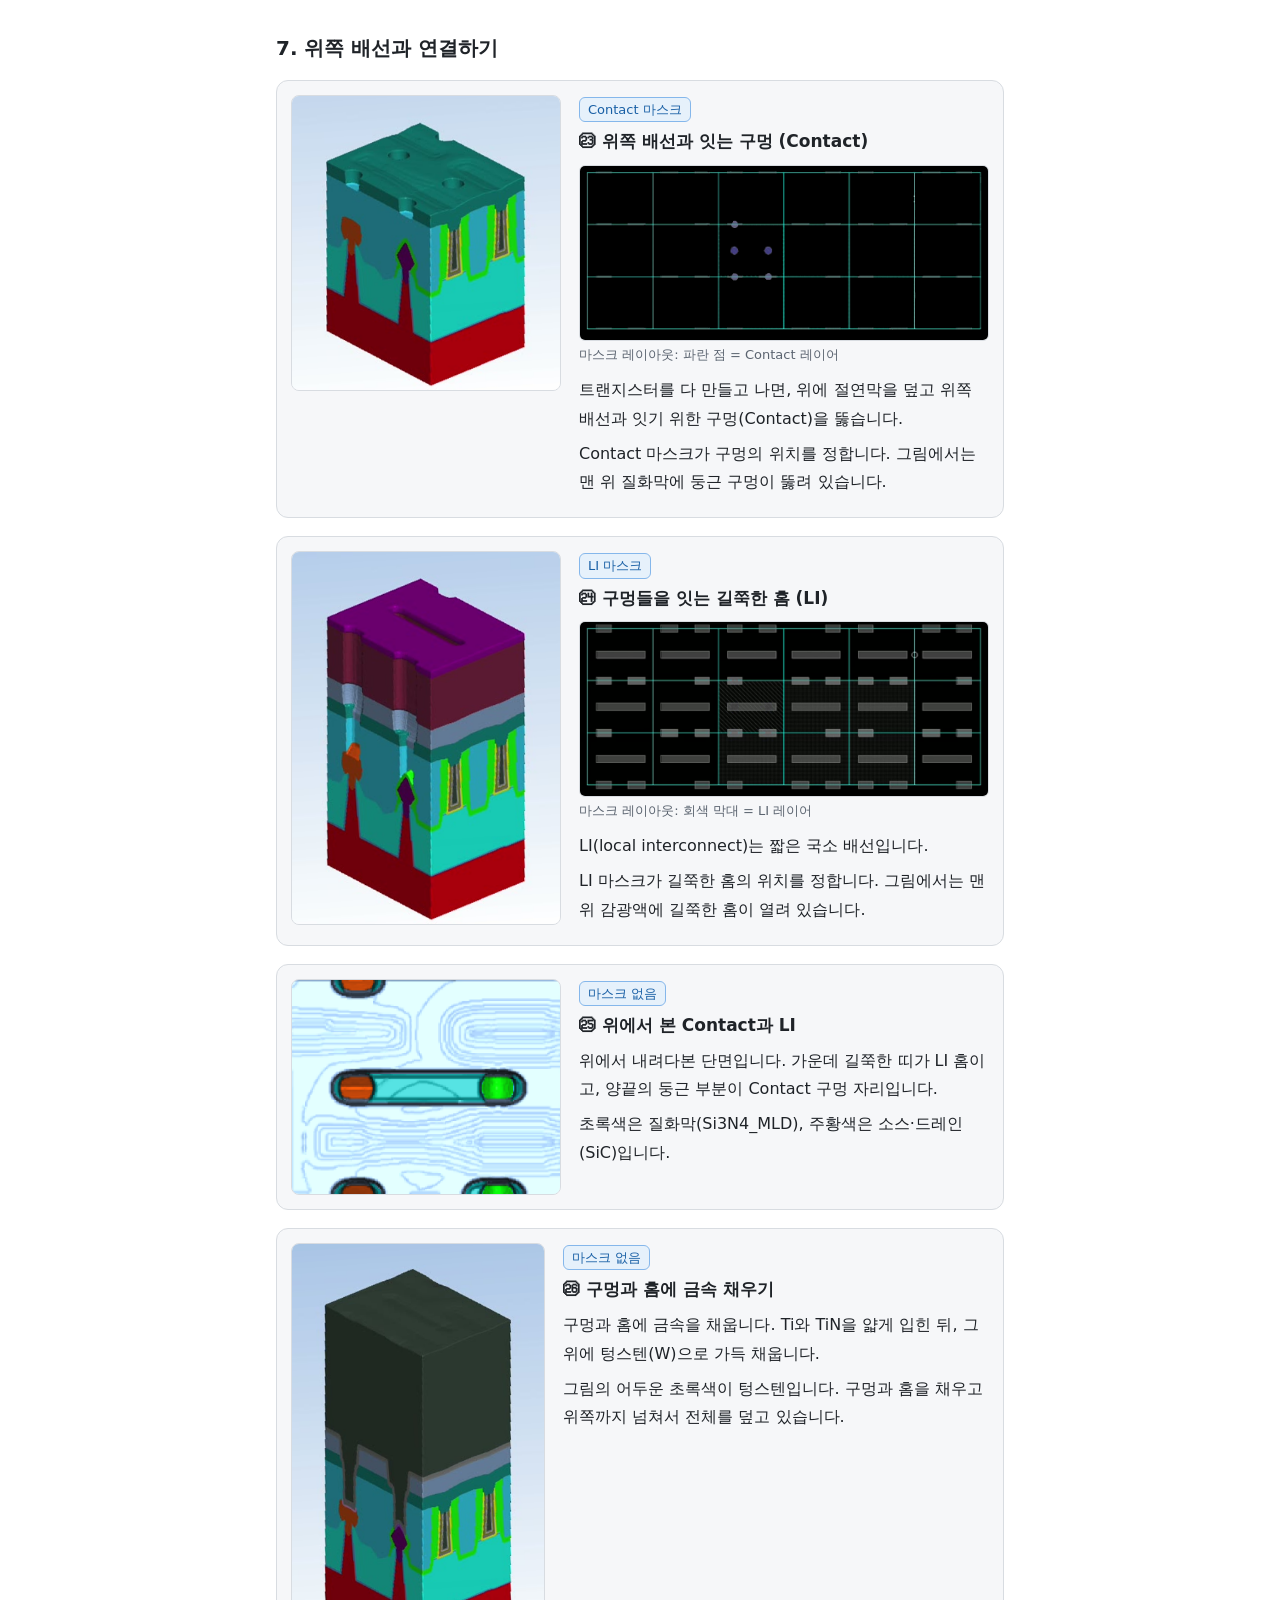
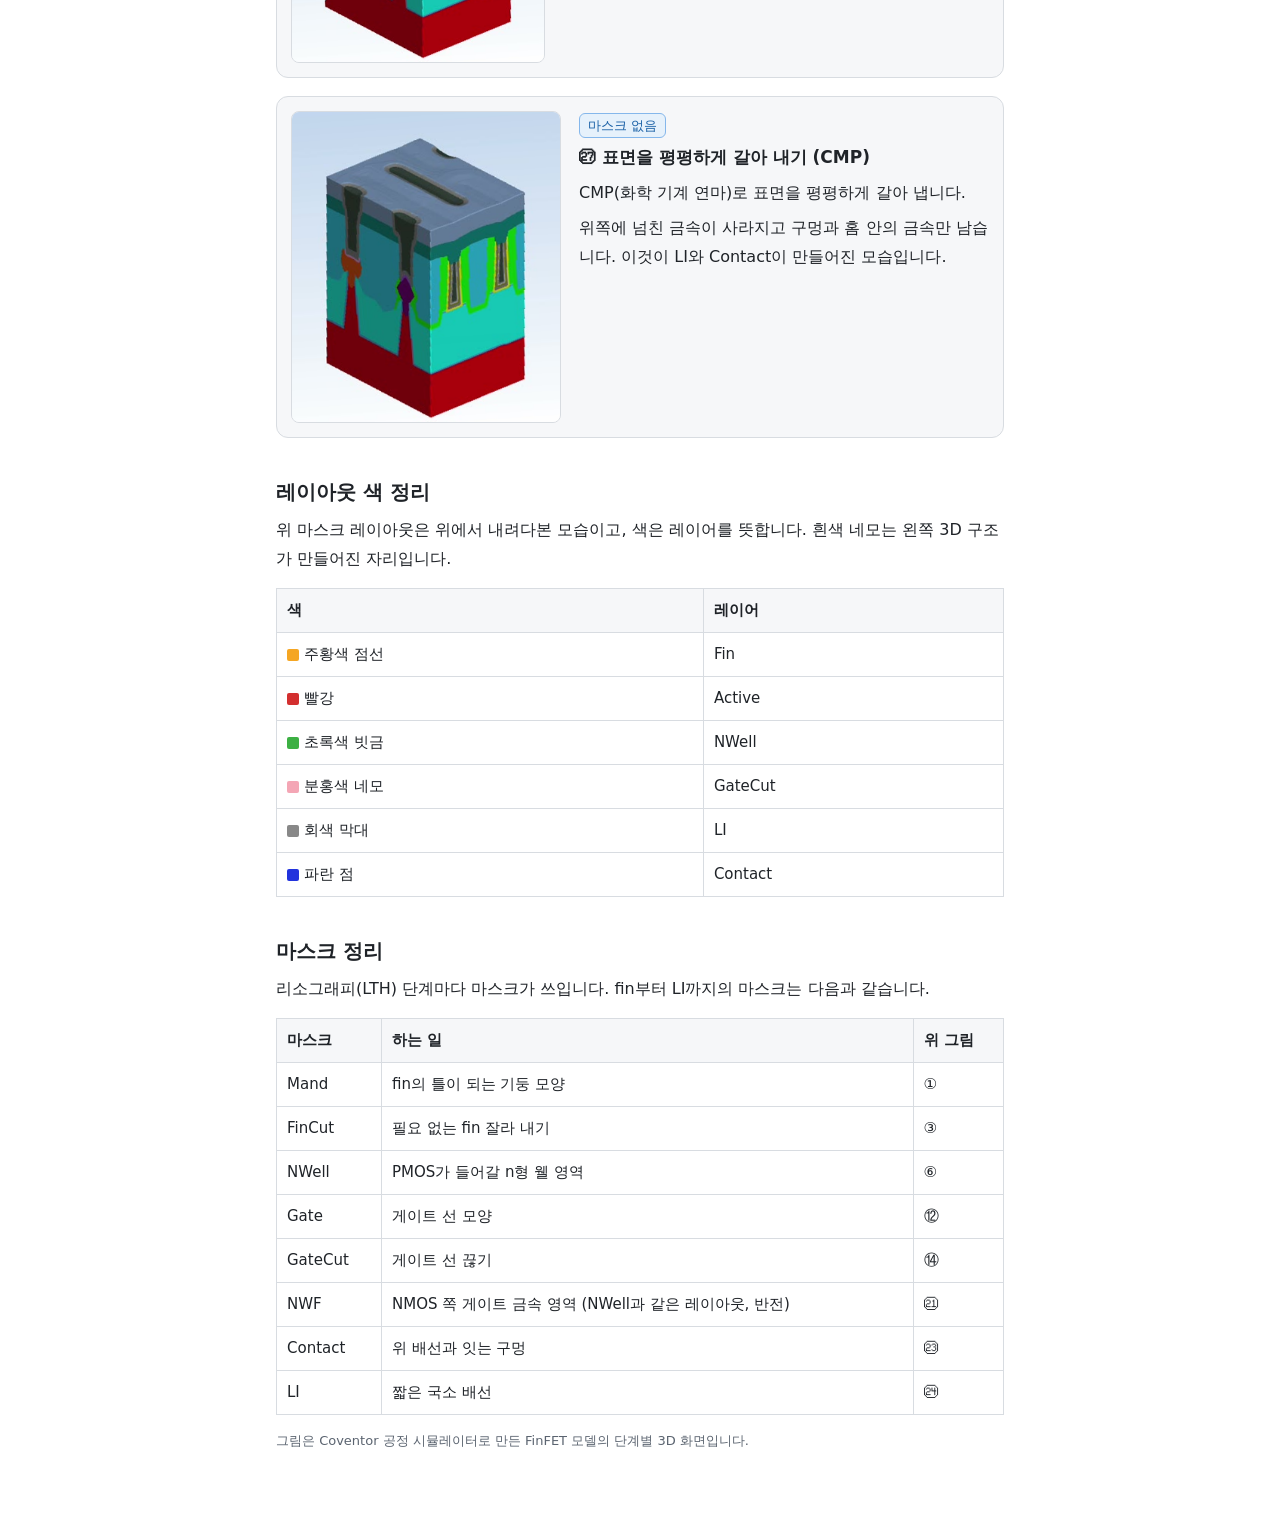
==== commit 3f17aecc: "finfet: reconnect broken green/cyan lines in NWell layout Co-Authored-By: Claude Sonnet 5.5 <noreply" ====
--- a/finfet.html
+++ b/finfet.html
@@ -103,7 +103,7 @@
 <div>
 <span class="tag">NWell 마스크</span>
 <h3>⑥ NWell 마스크로 웰 자리 정하기</h3>
-<figure class="lay" style="margin-left:0;margin-right:0"><img src="img/finfet-7-nwf-layout-r180-v6.png" alt="초록색 빗금 영역이 보이는 마스크 레이아웃"><figcaption>마스크 레이아웃: 초록색 빗금 = NWell 레이어</figcaption></figure>
+<figure class="lay" style="margin-left:0;margin-right:0"><img src="img/finfet-7-nwf-layout-r180-v7.png" alt="초록색 빗금 영역이 보이는 마스크 레이아웃"><figcaption>마스크 레이아웃: 초록색 빗금 = NWell 레이어</figcaption></figure>
 <p>웰(well)은 트랜지스터 아래쪽 실리콘에 불순물을 넣어 만든 영역입니다. NMOS는 P형 웰에, PMOS는 N형 웰에 만듭니다.</p>
 <p>먼저 P형 불순물을 공급하는 폴리실리콘막(PSPD poly)을 fin 전체에 입히고, 그 위에 감광액을 덮습니다.</p>
 <p>NWell 마스크로 감광액 한쪽을 열면, 그림처럼 한쪽 fin 둘레가 드러납니다. 드러난 쪽이 N웰이 될 자리입니다.</p>
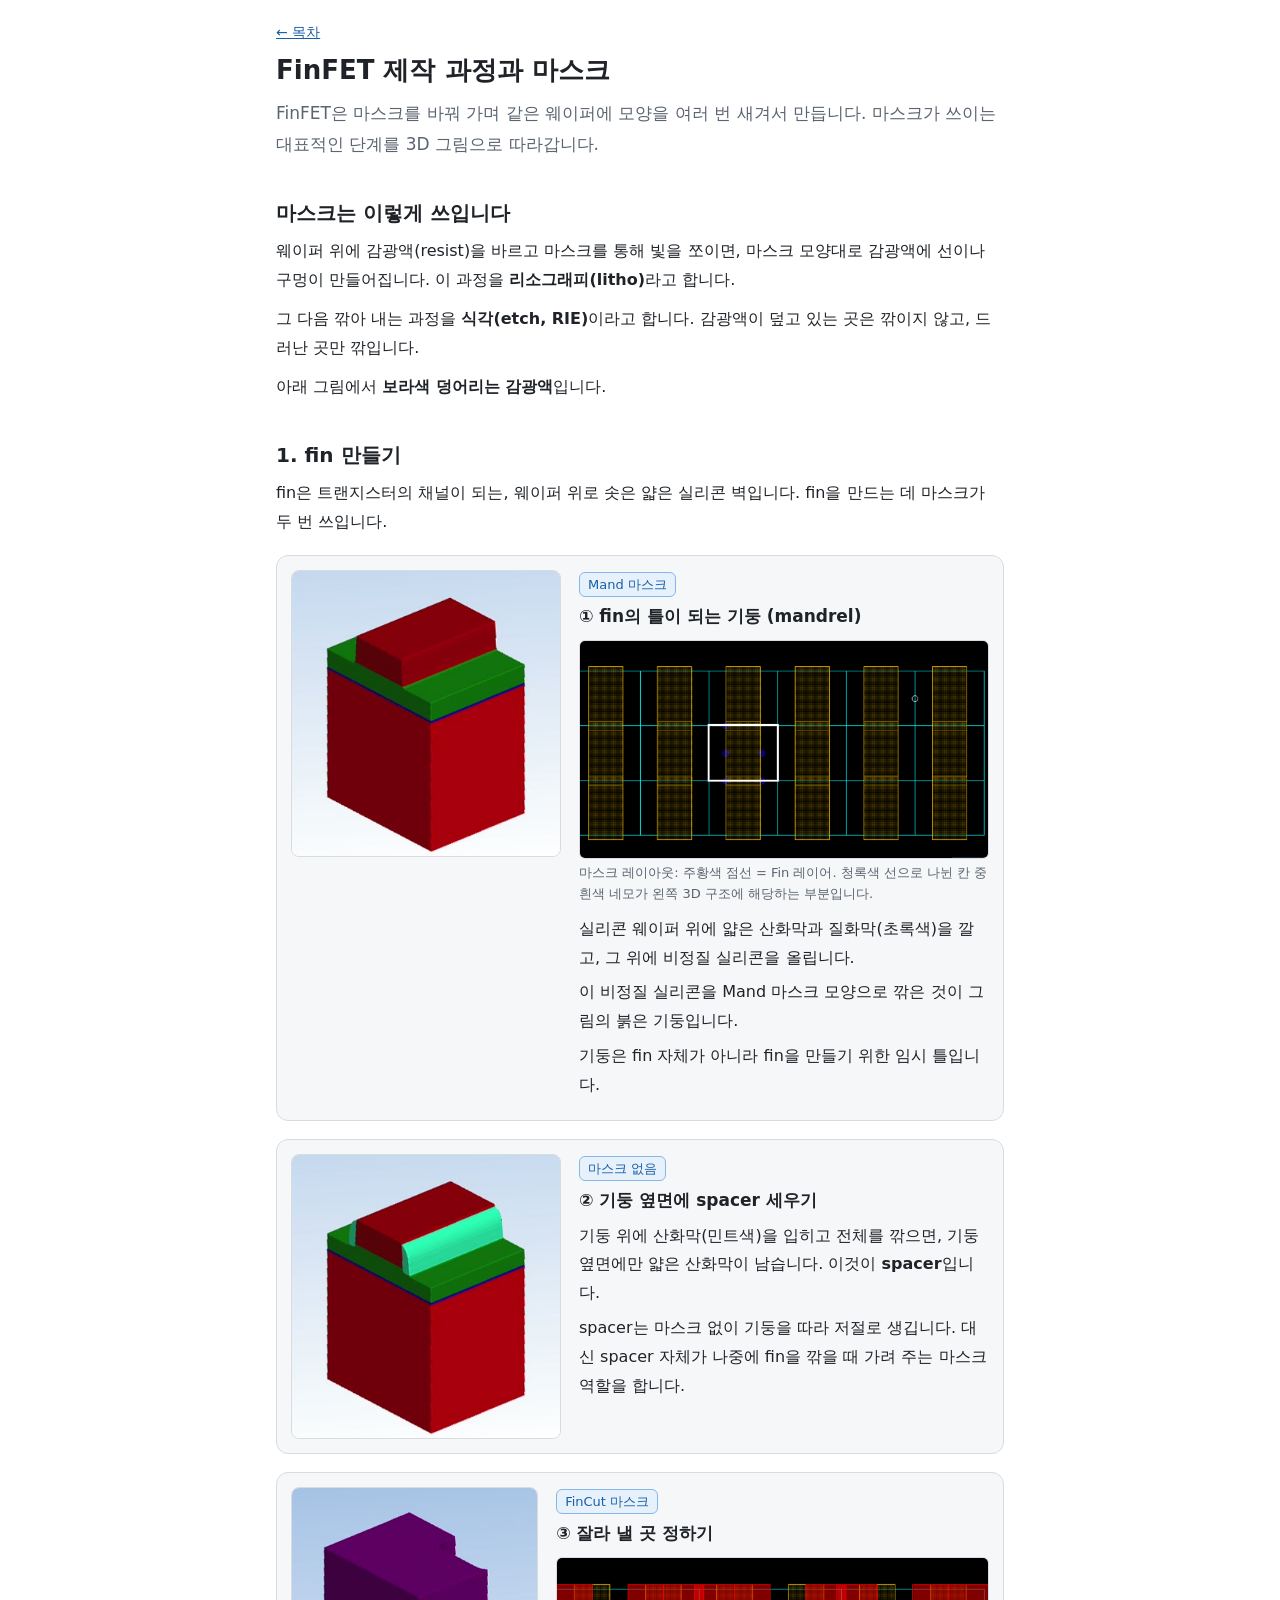
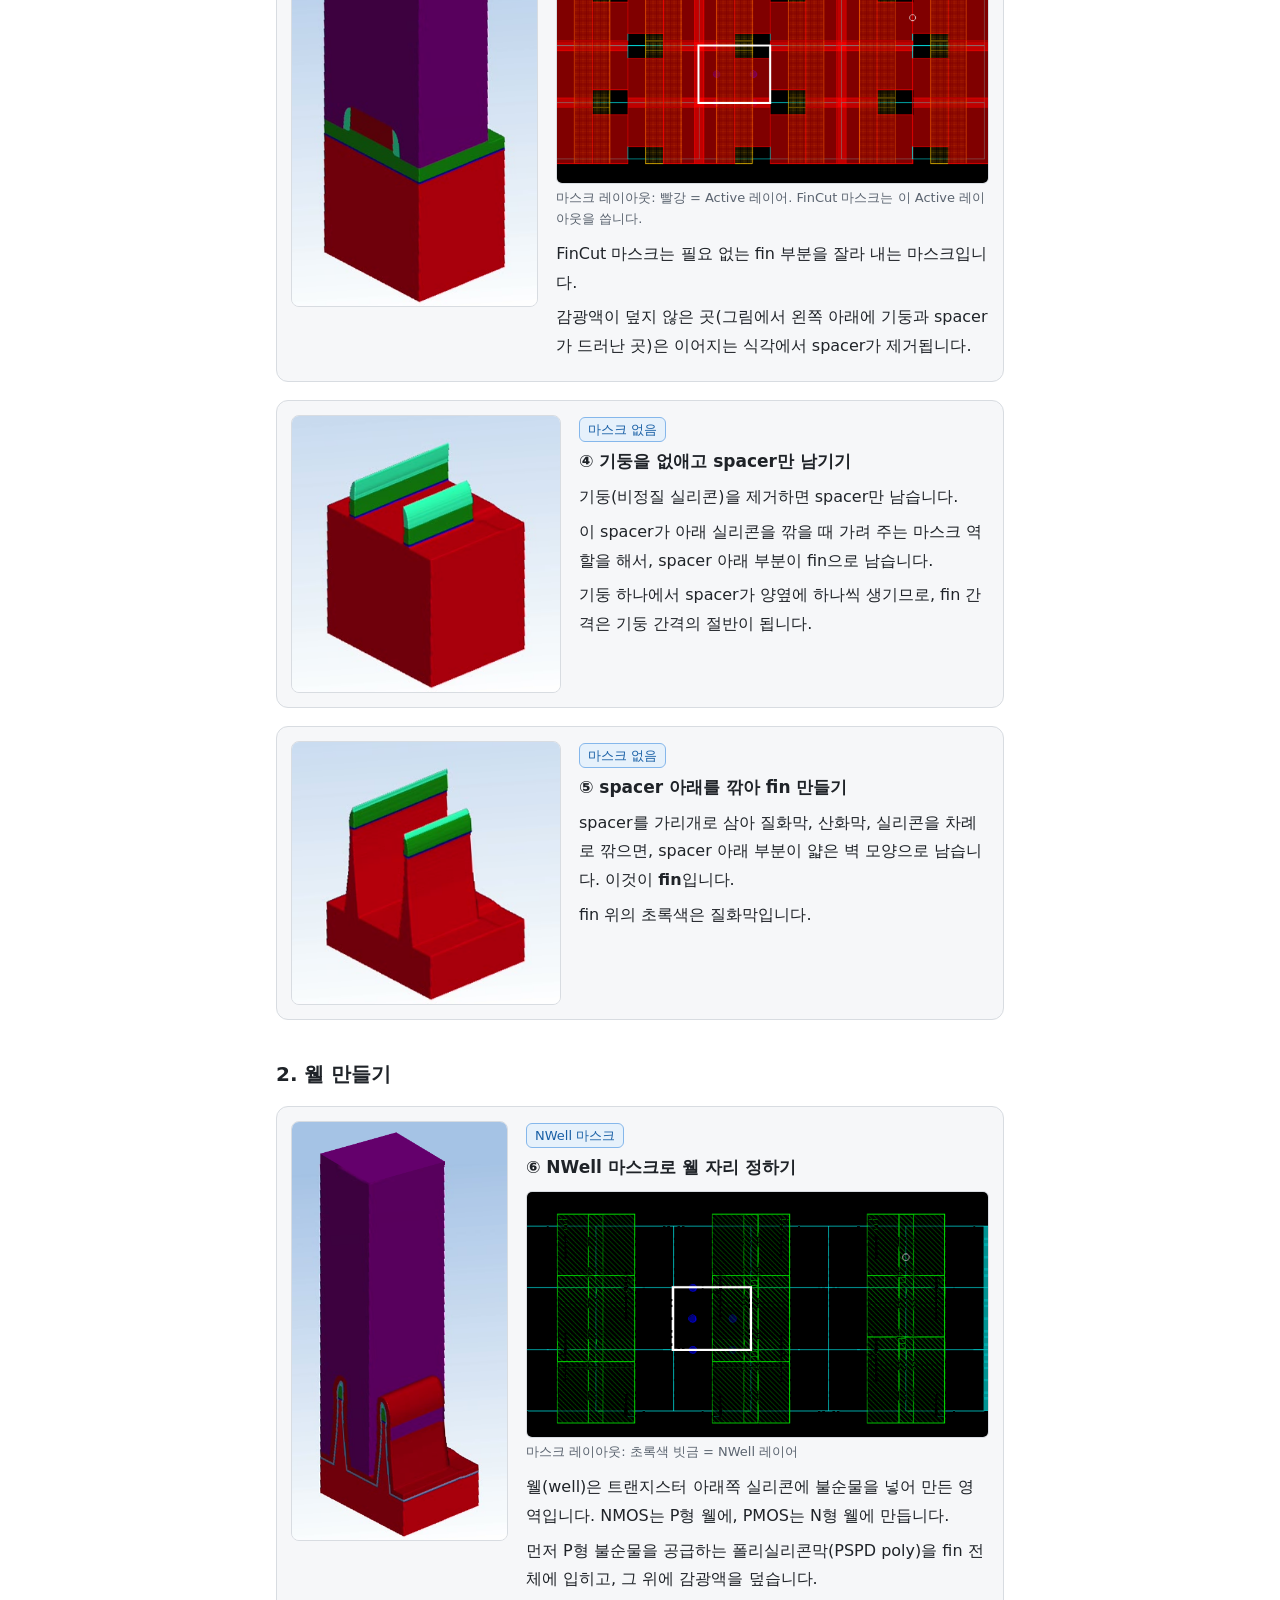
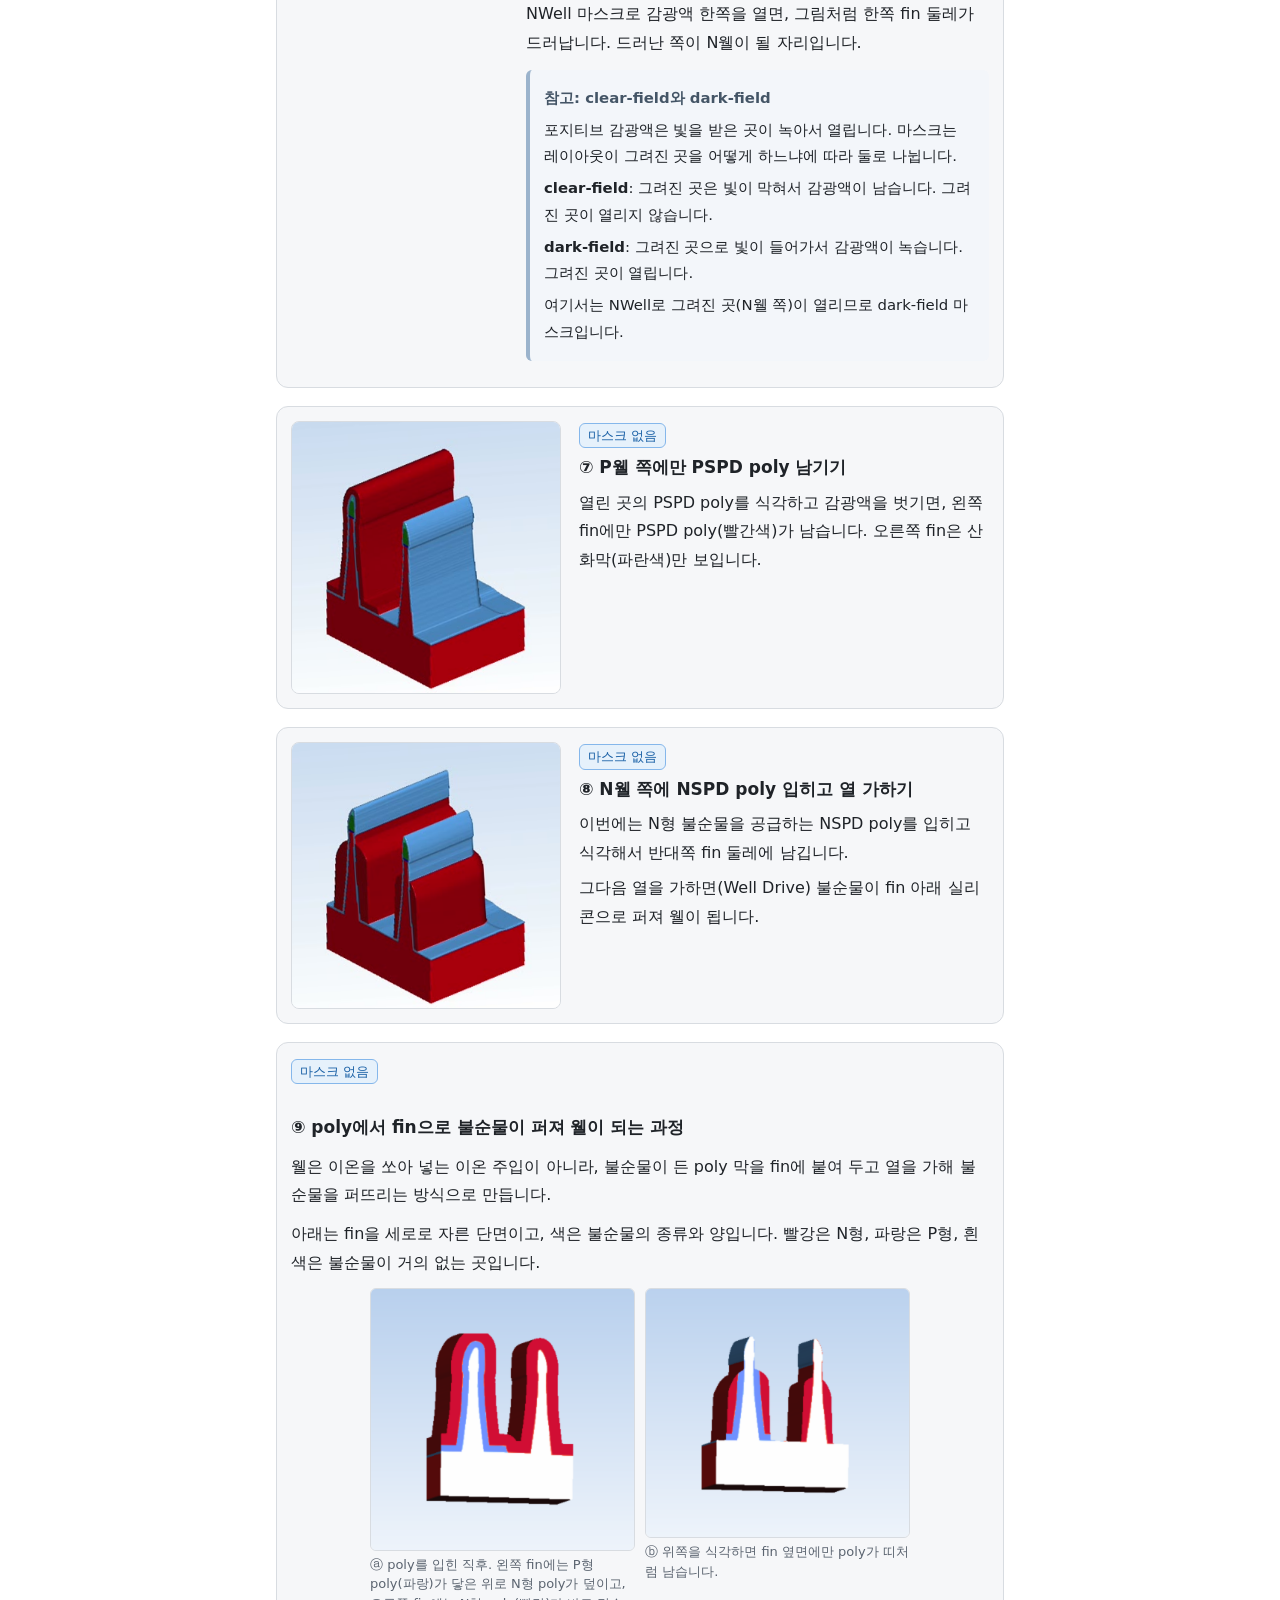
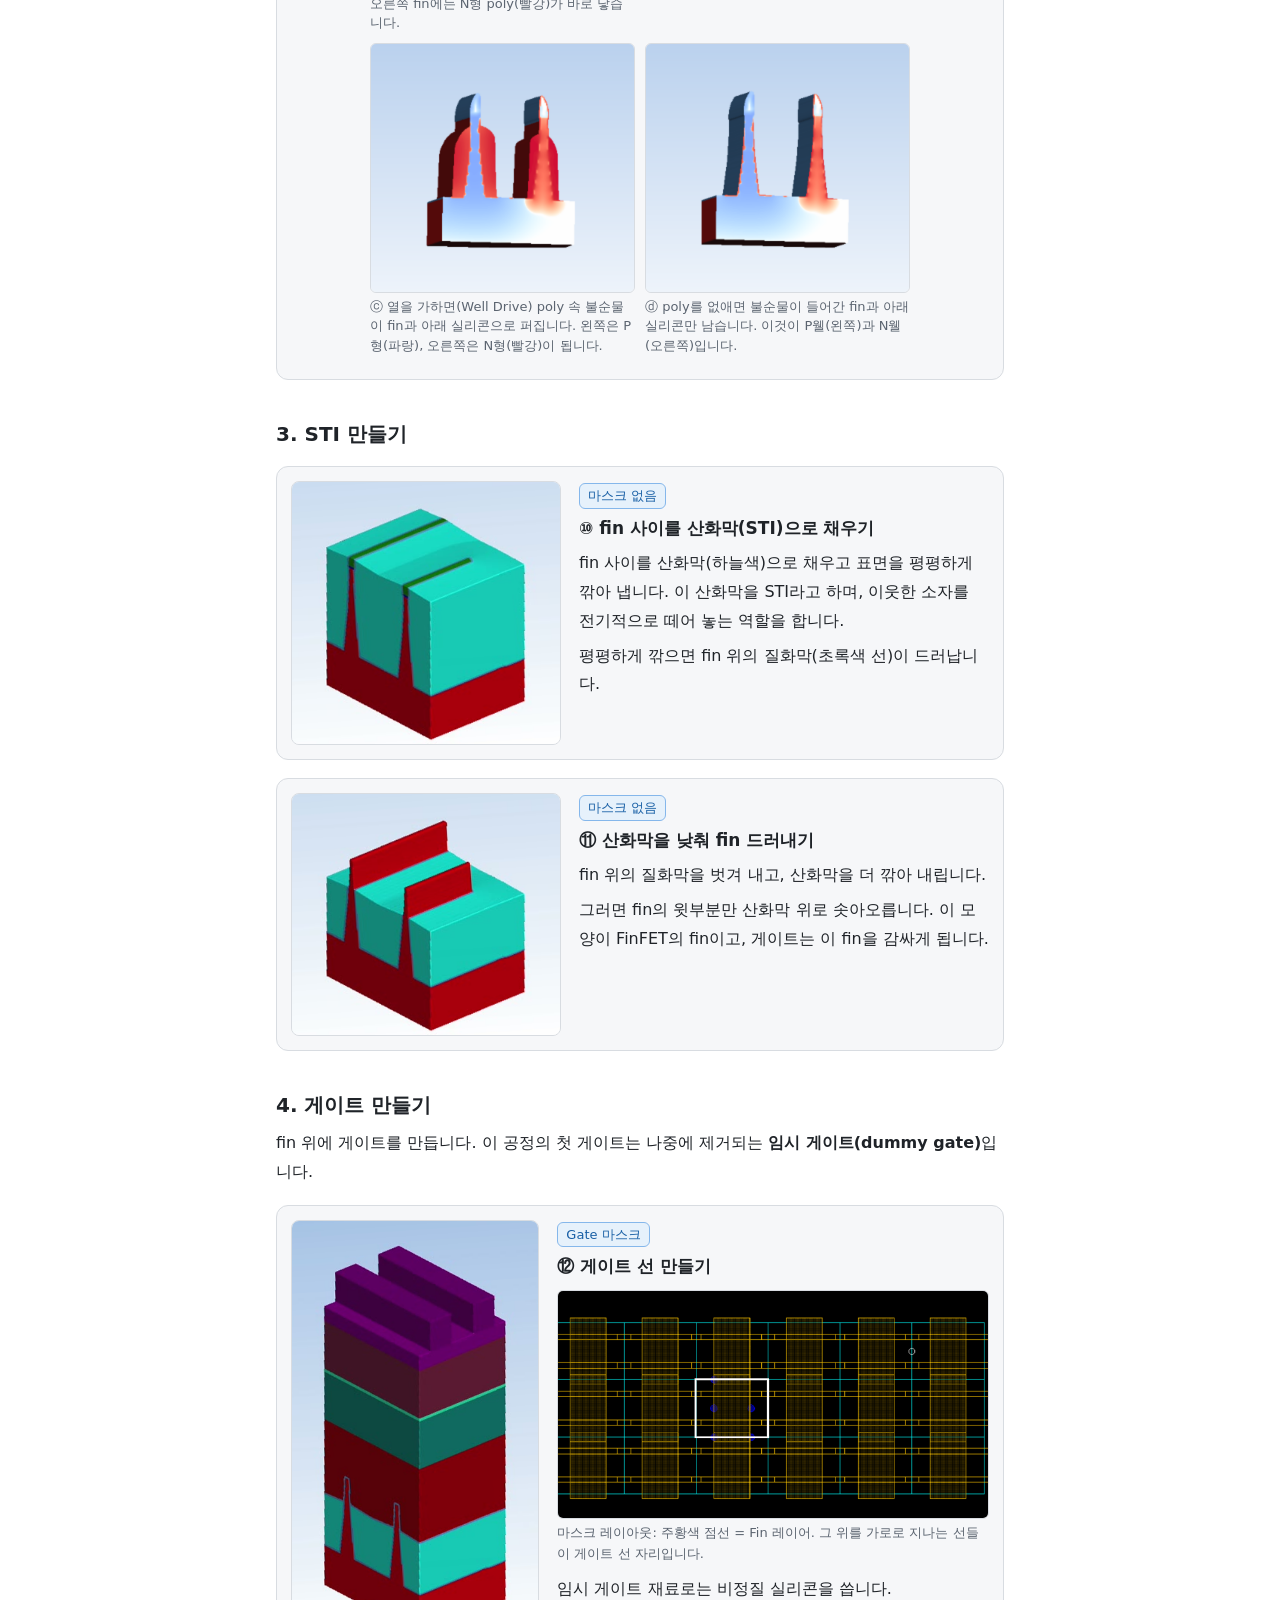
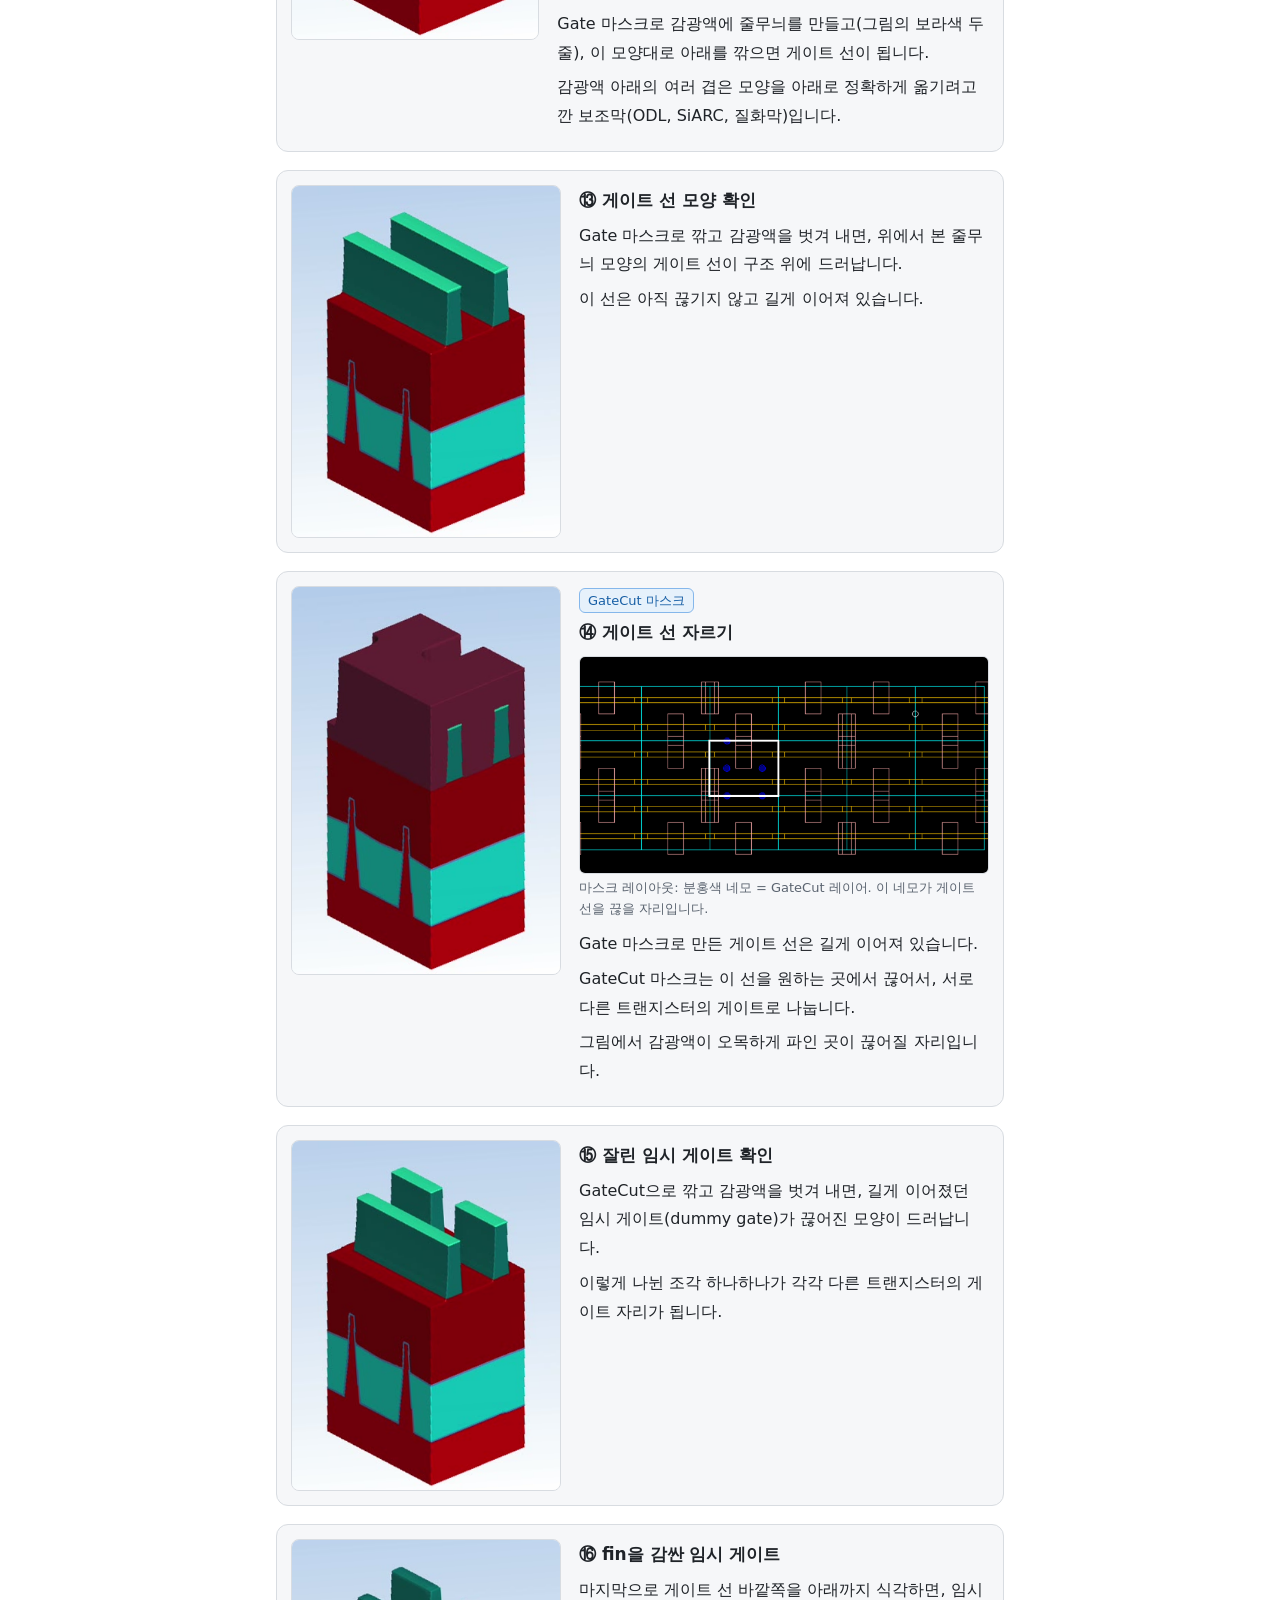
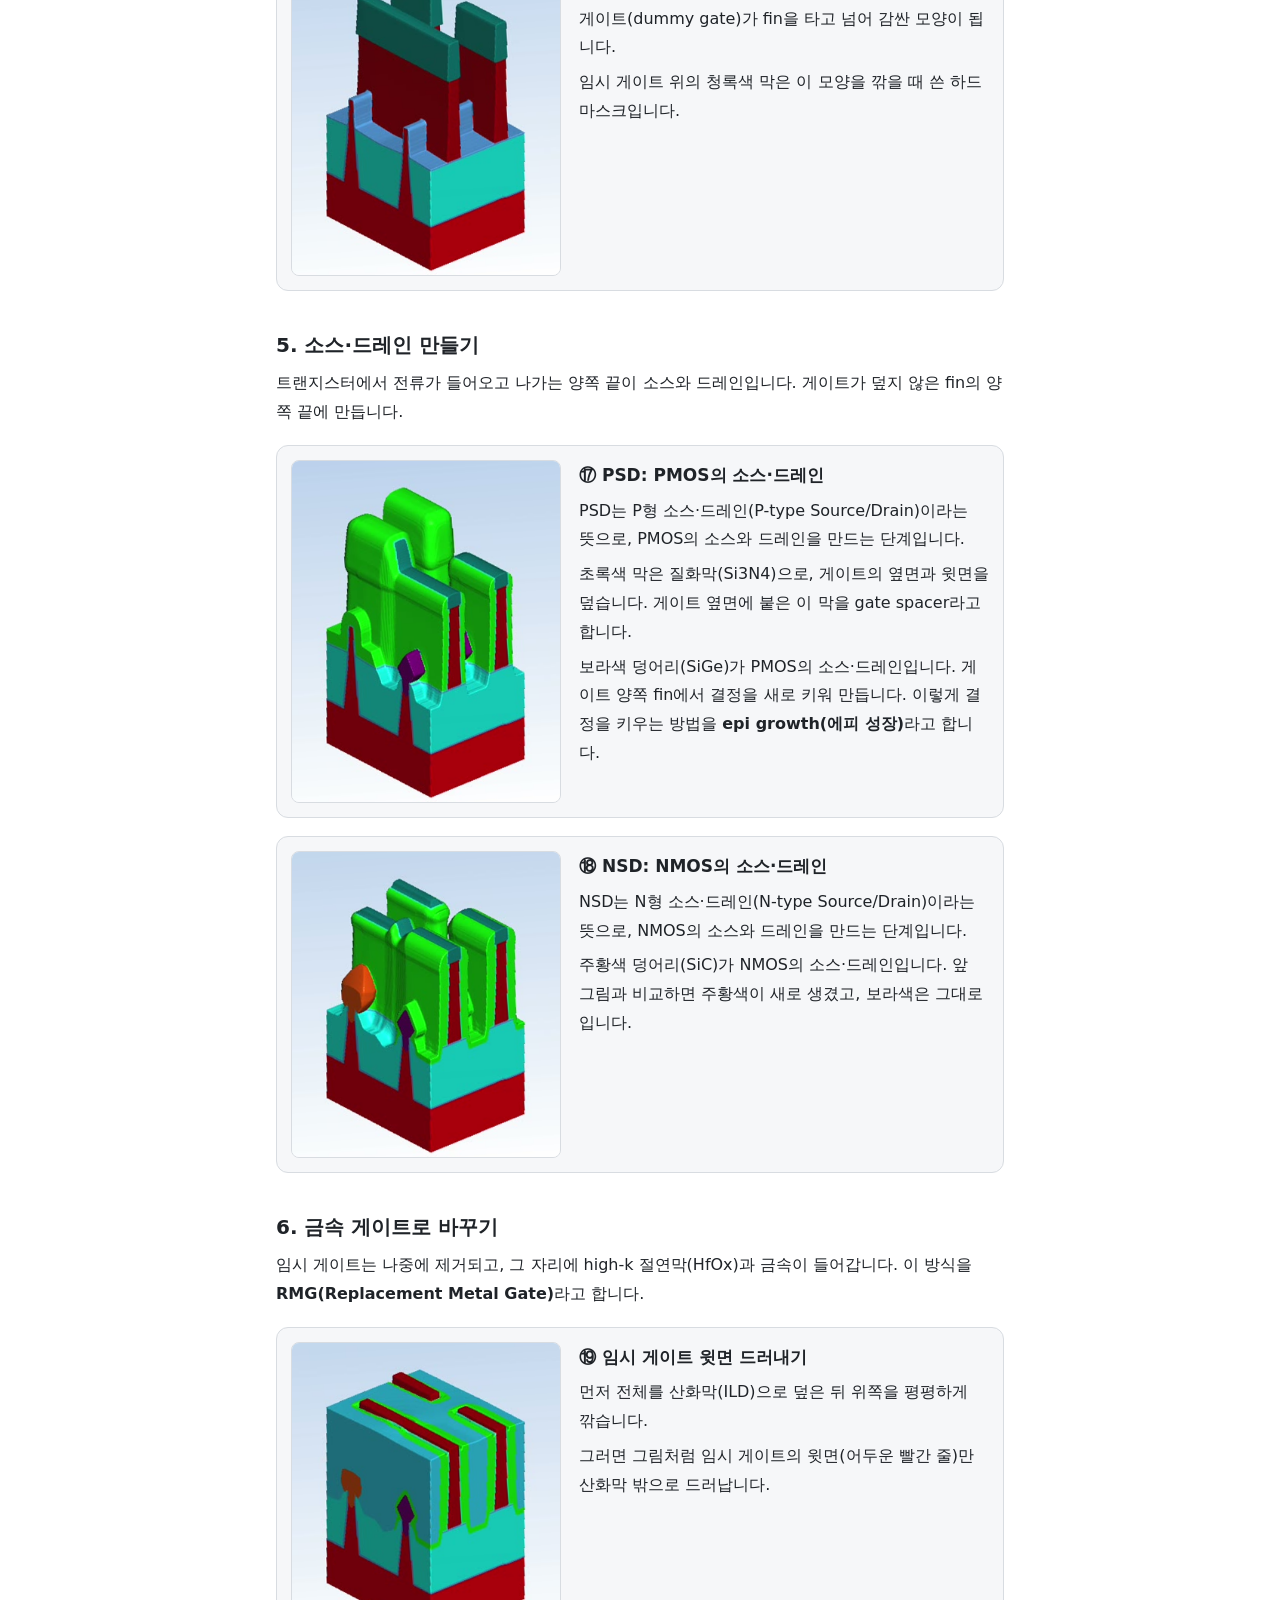
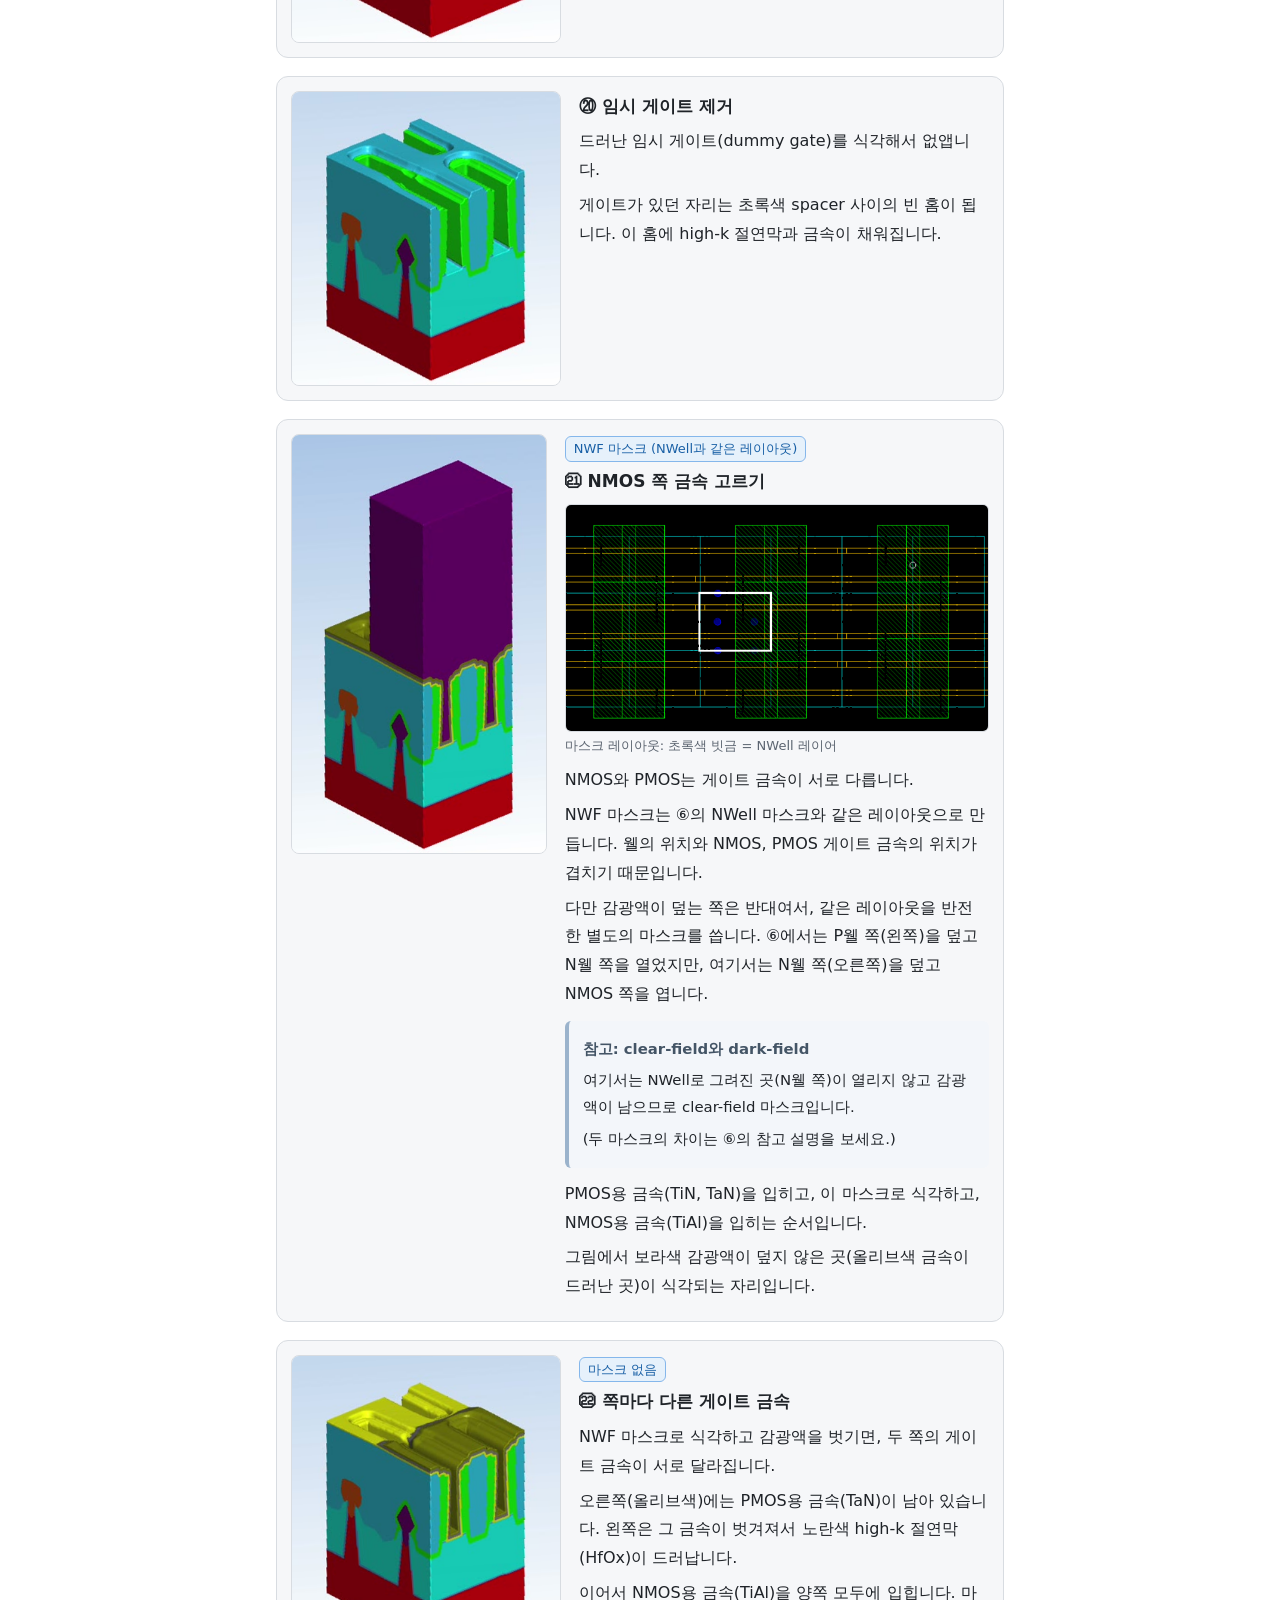
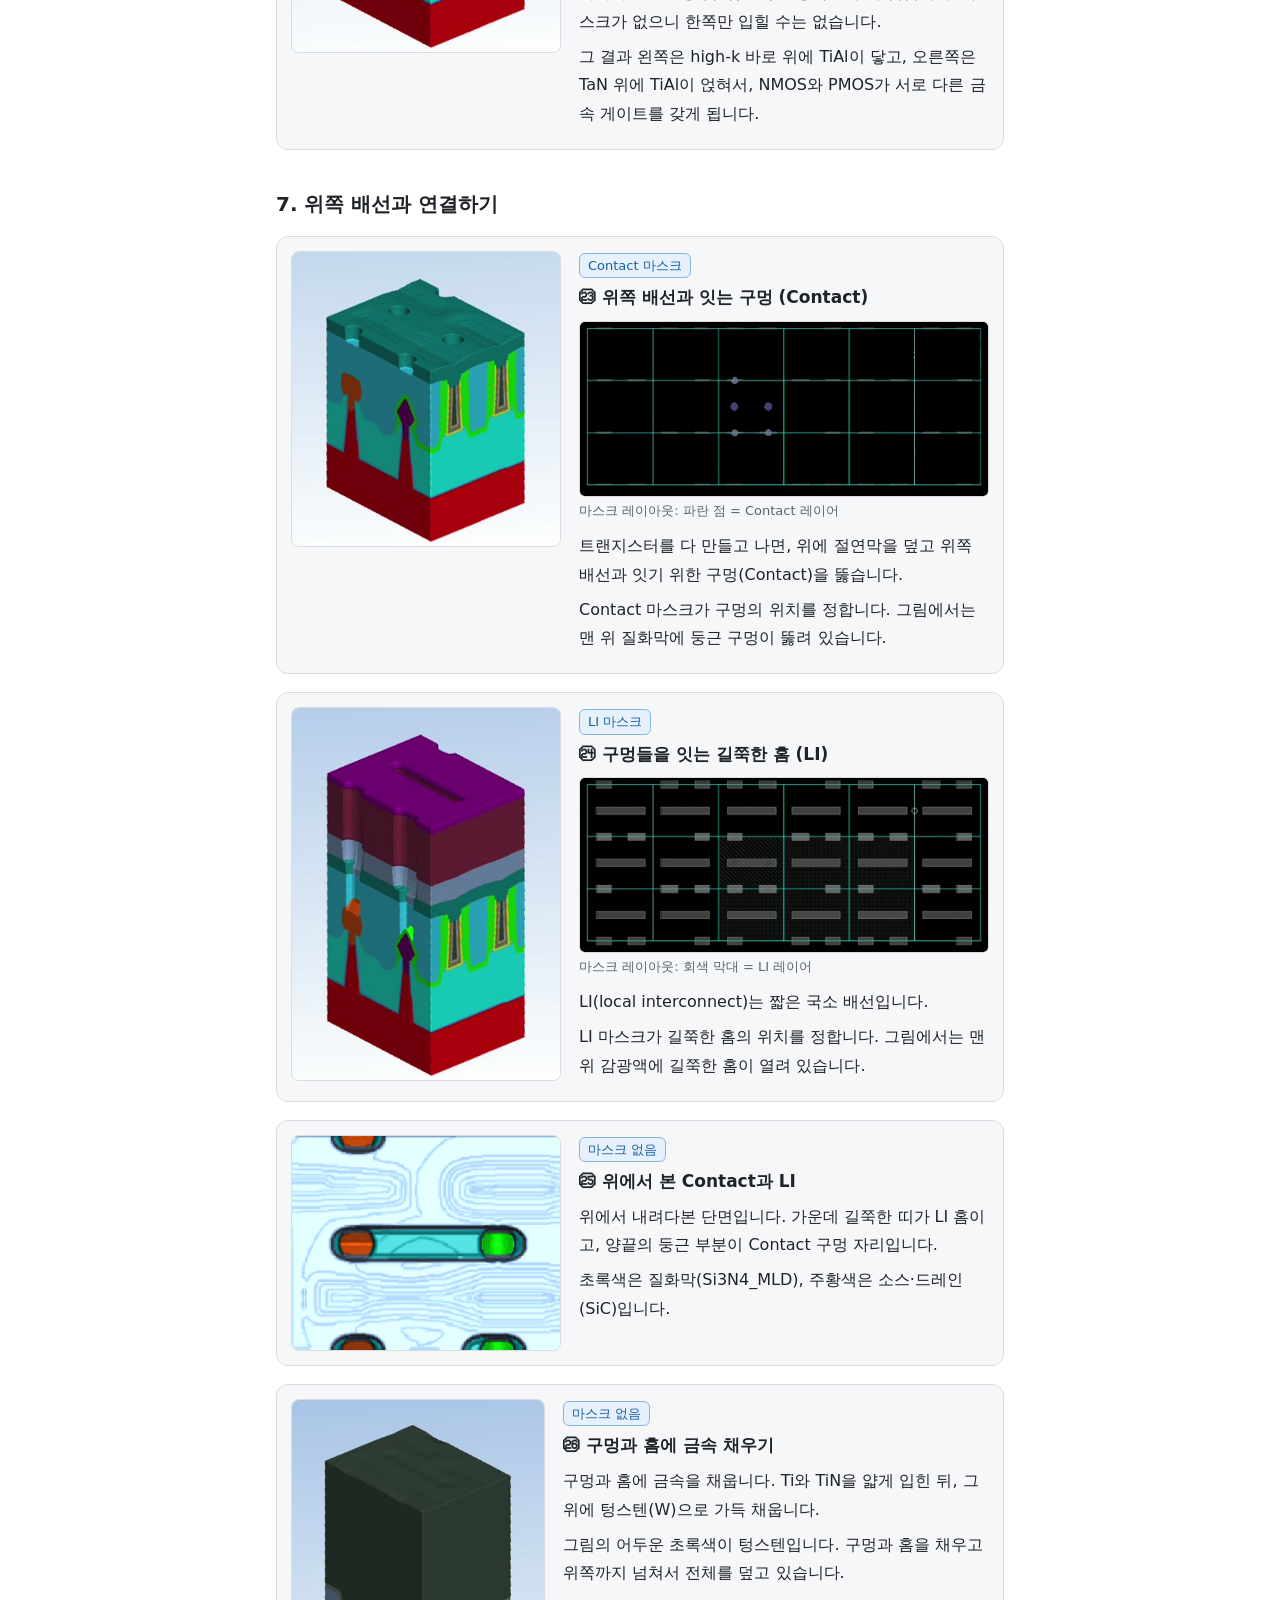
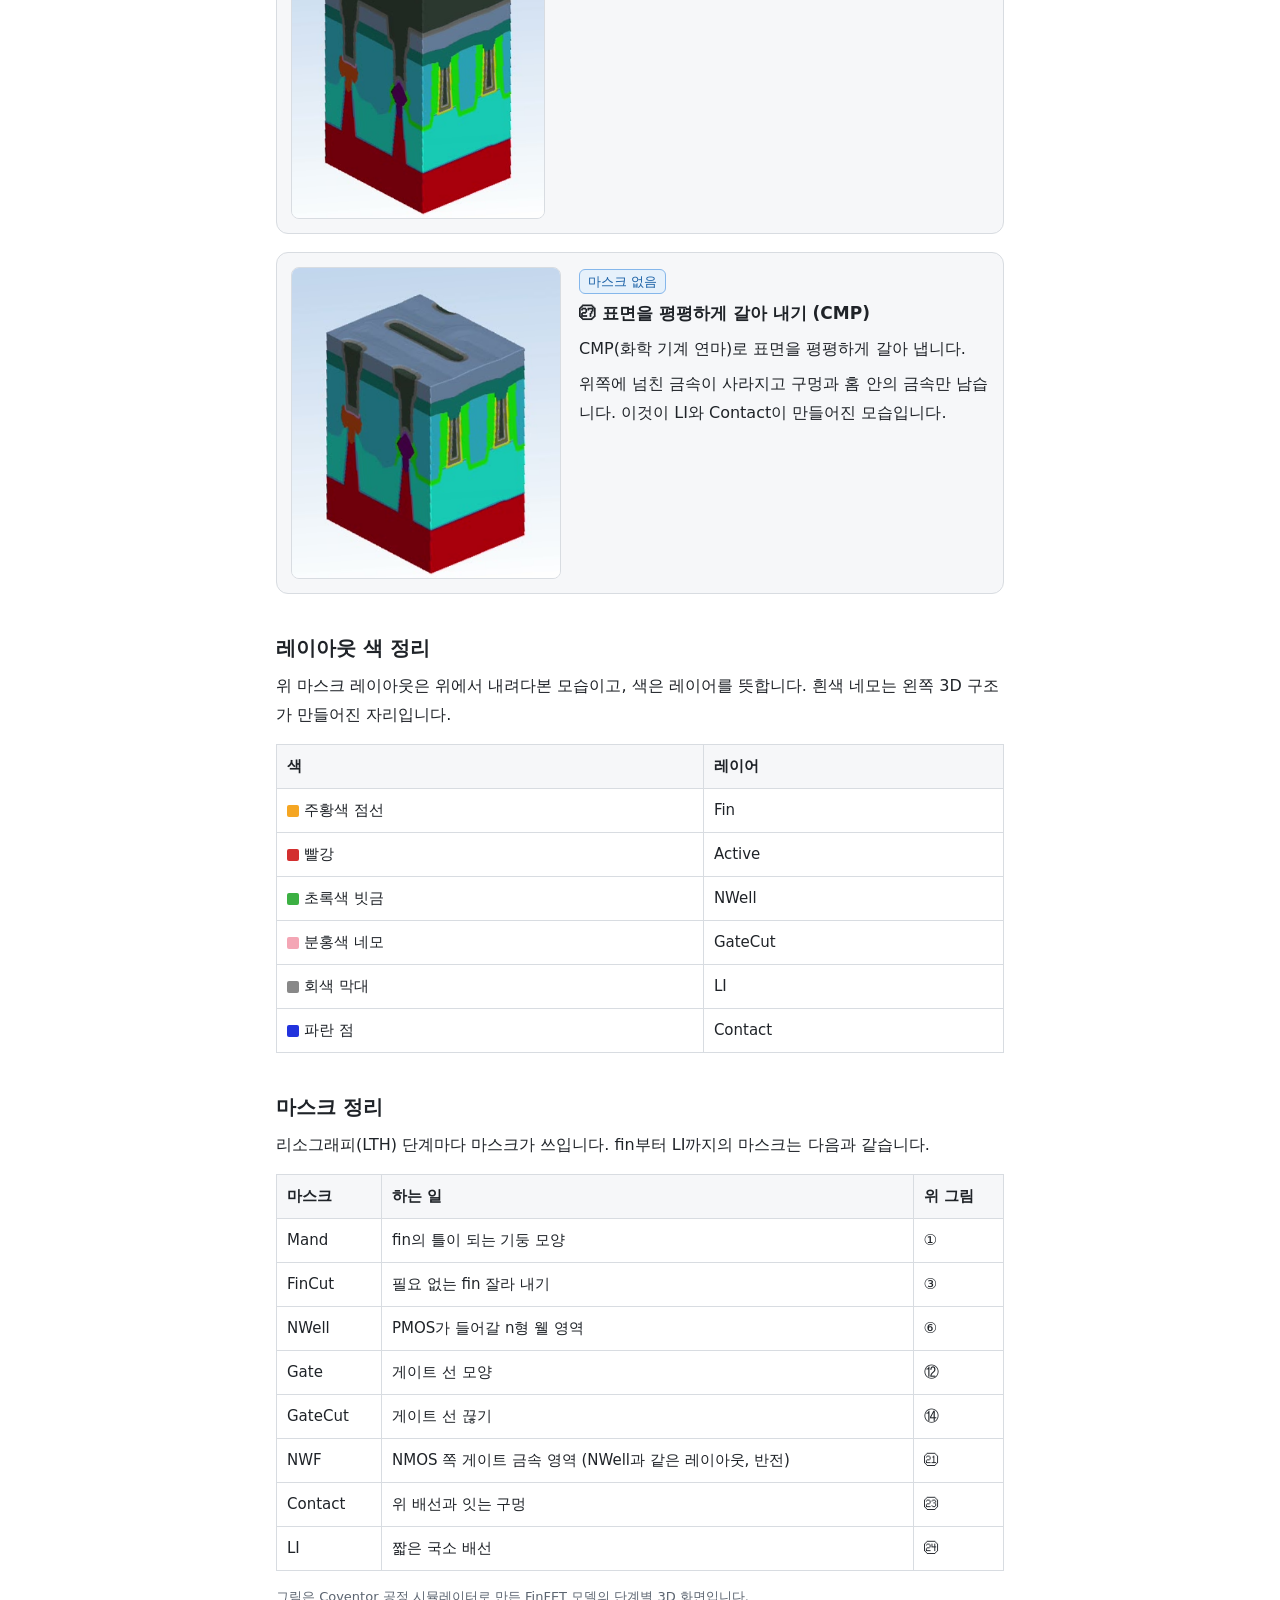
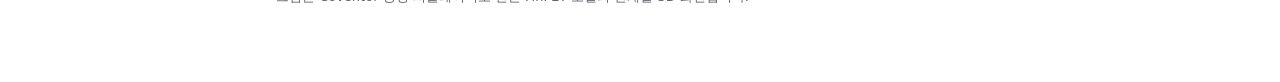
==== commit 306e28a1: "finfet: put clear/dark-field explanation in a reference box Co-Authored-By: Claude Sonnet 5.5 <norep" ====
--- a/finfet.html
+++ b/finfet.html
@@ -26,6 +26,9 @@
 .tag{display:inline-block;font-size:13px;color:var(--accent);background:var(--accent-bg);border:1px solid var(--accent-border);border-radius:6px;padding:0 8px;margin-bottom:4px}
 .src{font-size:13px;color:var(--muted)}
 @media (max-width:560px){.step>.pic{max-width:100%}.step{flex-direction:column}.step>img{max-width:100%}.step>div{width:100%}}
+.ref{margin:12px 0;padding:10px 14px;background:#f3f6fa;border-left:4px solid #9bb3cc;border-radius:6px;font-size:.93em}
+.ref p{margin:5px 0}
+.ref .rt{font-weight:700;color:#456}
 </style>
 </head>
 <body>
@@ -107,10 +110,12 @@
 <p>웰(well)은 트랜지스터 아래쪽 실리콘에 불순물을 넣어 만든 영역입니다. NMOS는 P형 웰에, PMOS는 N형 웰에 만듭니다.</p>
 <p>먼저 P형 불순물을 공급하는 폴리실리콘막(PSPD poly)을 fin 전체에 입히고, 그 위에 감광액을 덮습니다.</p>
 <p>NWell 마스크로 감광액 한쪽을 열면, 그림처럼 한쪽 fin 둘레가 드러납니다. 드러난 쪽이 N웰이 될 자리입니다.</p>
+<div class="ref"><p class="rt">참고: clear-field와 dark-field</p>
 <p>포지티브 감광액은 빛을 받은 곳이 녹아서 열립니다. 마스크는 레이아웃이 그려진 곳을 어떻게 하느냐에 따라 둘로 나뉩니다.</p>
 <p><b>clear-field</b>: 그려진 곳은 빛이 막혀서 감광액이 남습니다. 그려진 곳이 열리지 않습니다.</p>
 <p><b>dark-field</b>: 그려진 곳으로 빛이 들어가서 감광액이 녹습니다. 그려진 곳이 열립니다.</p>
 <p>여기서는 NWell로 그려진 곳(N웰 쪽)이 열리므로 dark-field 마스크입니다.</p>
+</div>
 </div>
 </div>
 
@@ -274,7 +279,9 @@
 <p>NMOS와 PMOS는 게이트 금속이 서로 다릅니다.</p>
 <p>NWF 마스크는 ⑥의 NWell 마스크와 같은 레이아웃으로 만듭니다. 웰의 위치와 NMOS, PMOS 게이트 금속의 위치가 겹치기 때문입니다.</p>
 <p>다만 감광액이 덮는 쪽은 반대여서, 같은 레이아웃을 반전한 별도의 마스크를 씁니다. ⑥에서는 P웰 쪽(왼쪽)을 덮고 N웰 쪽을 열었지만, 여기서는 N웰 쪽(오른쪽)을 덮고 NMOS 쪽을 엽니다.</p>
+<div class="ref"><p class="rt">참고: clear-field와 dark-field</p>
 <p>여기서는 NWell로 그려진 곳(N웰 쪽)이 열리지 않고 감광액이 남으므로 clear-field 마스크입니다.</p>
+<p>(두 마스크의 차이는 ⑥의 참고 설명을 보세요.)</p></div>
 <p>PMOS용 금속(TiN, TaN)을 입히고, 이 마스크로 식각하고, NMOS용 금속(TiAl)을 입히는 순서입니다.</p>
 <p>그림에서 보라색 감광액이 덮지 않은 곳(올리브색 금속이 드러난 곳)이 식각되는 자리입니다.</p>
 </div>
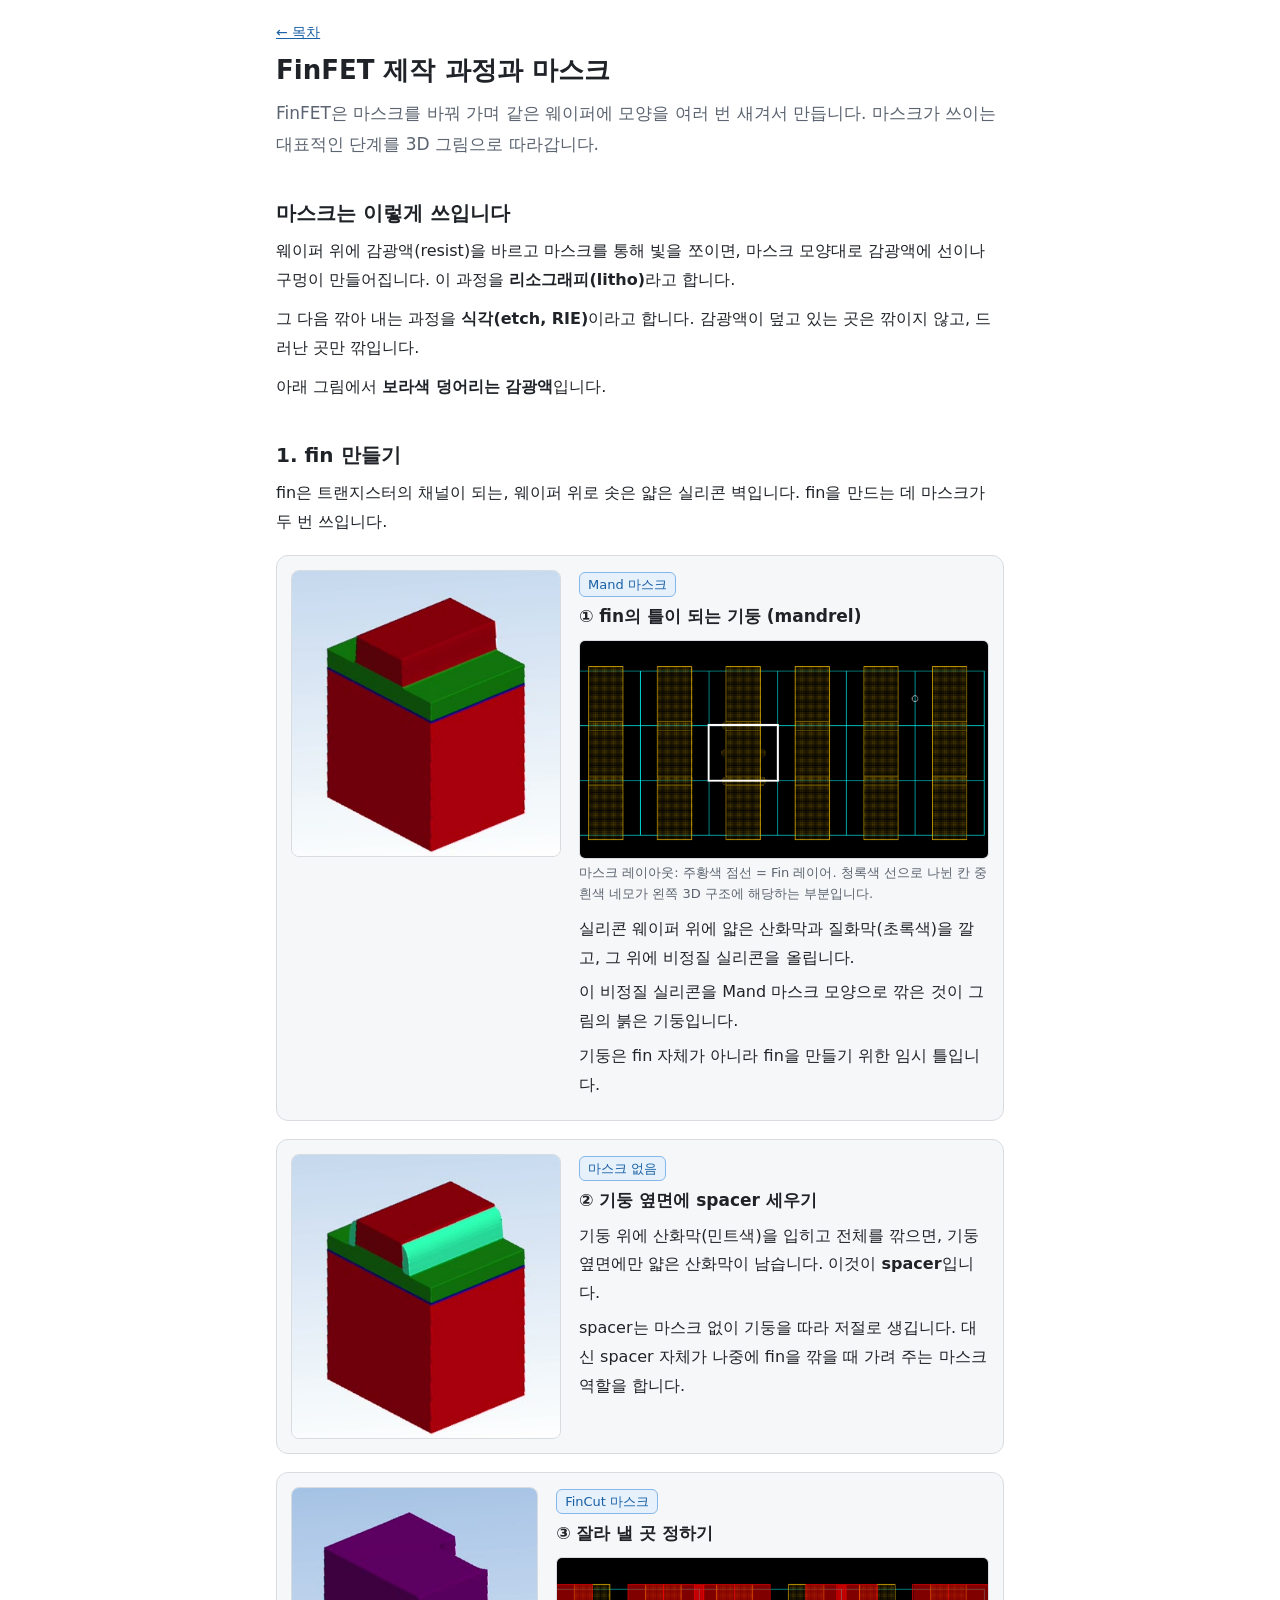
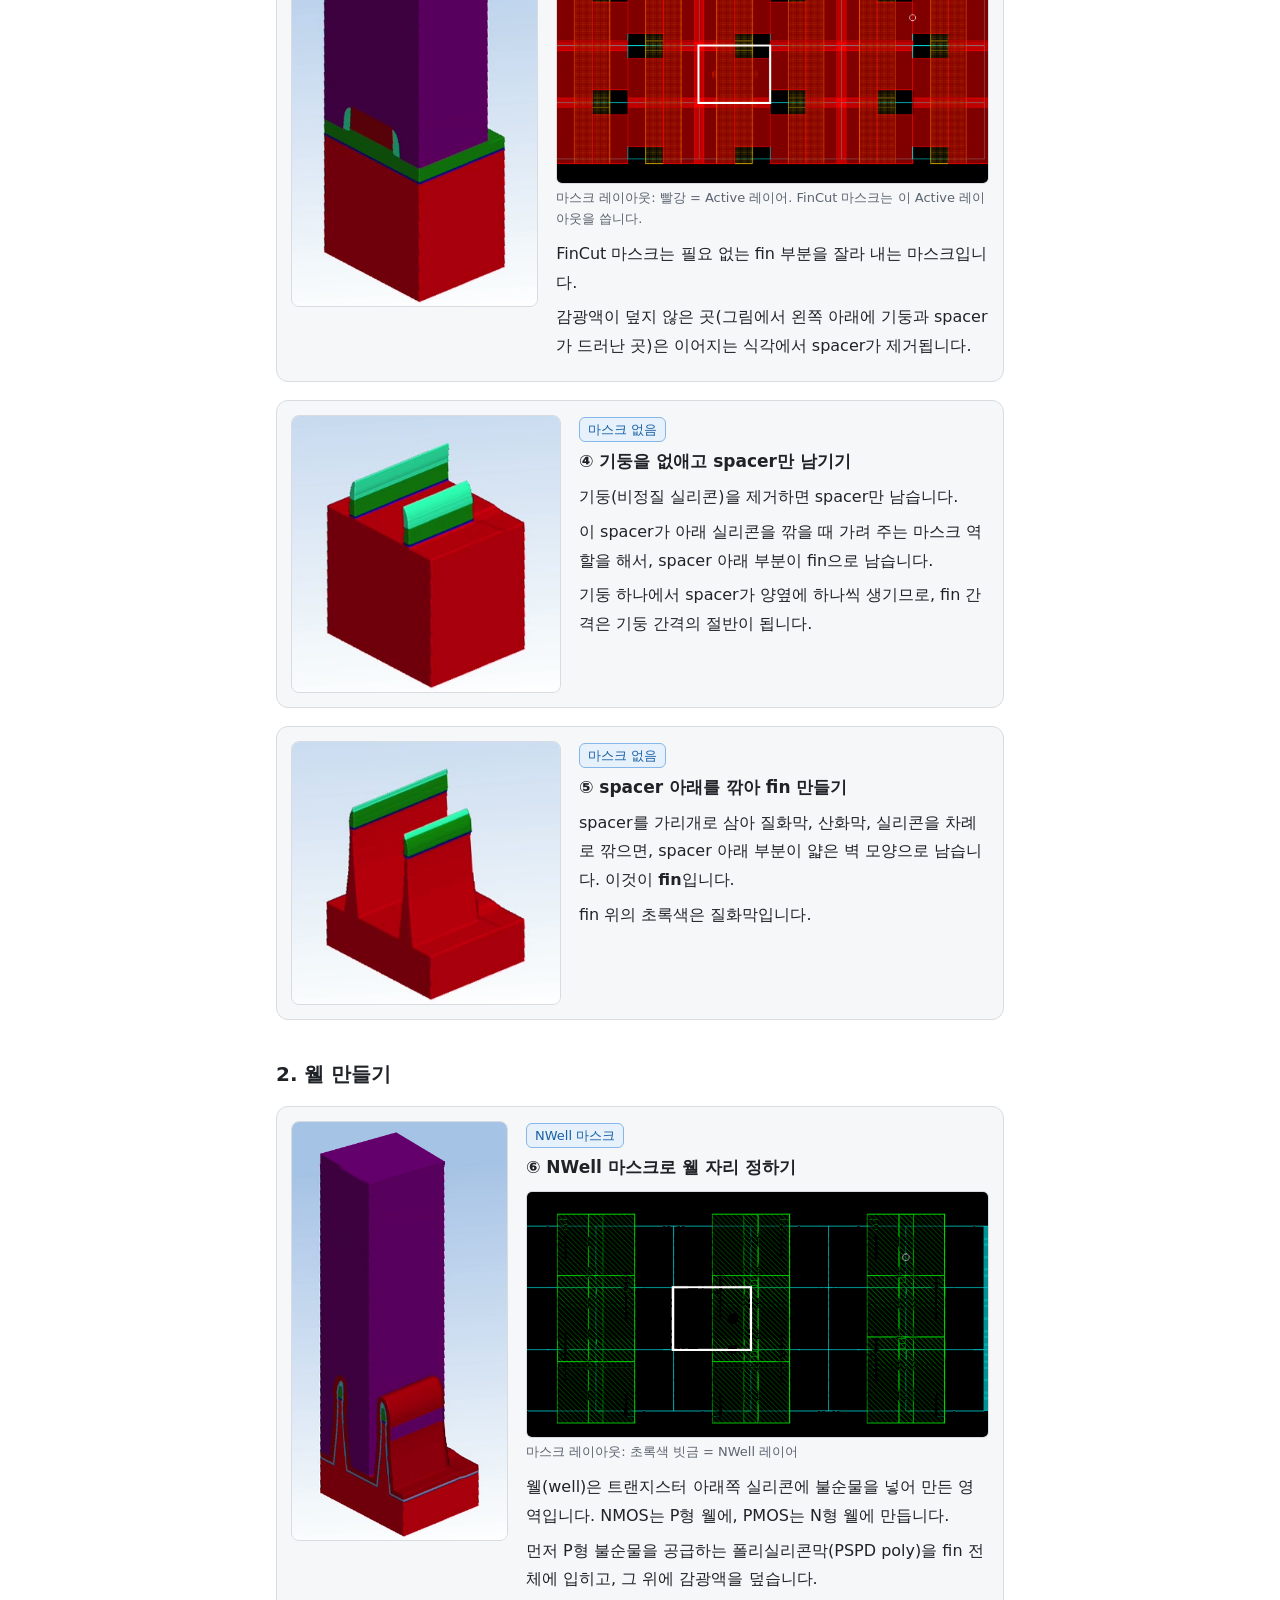
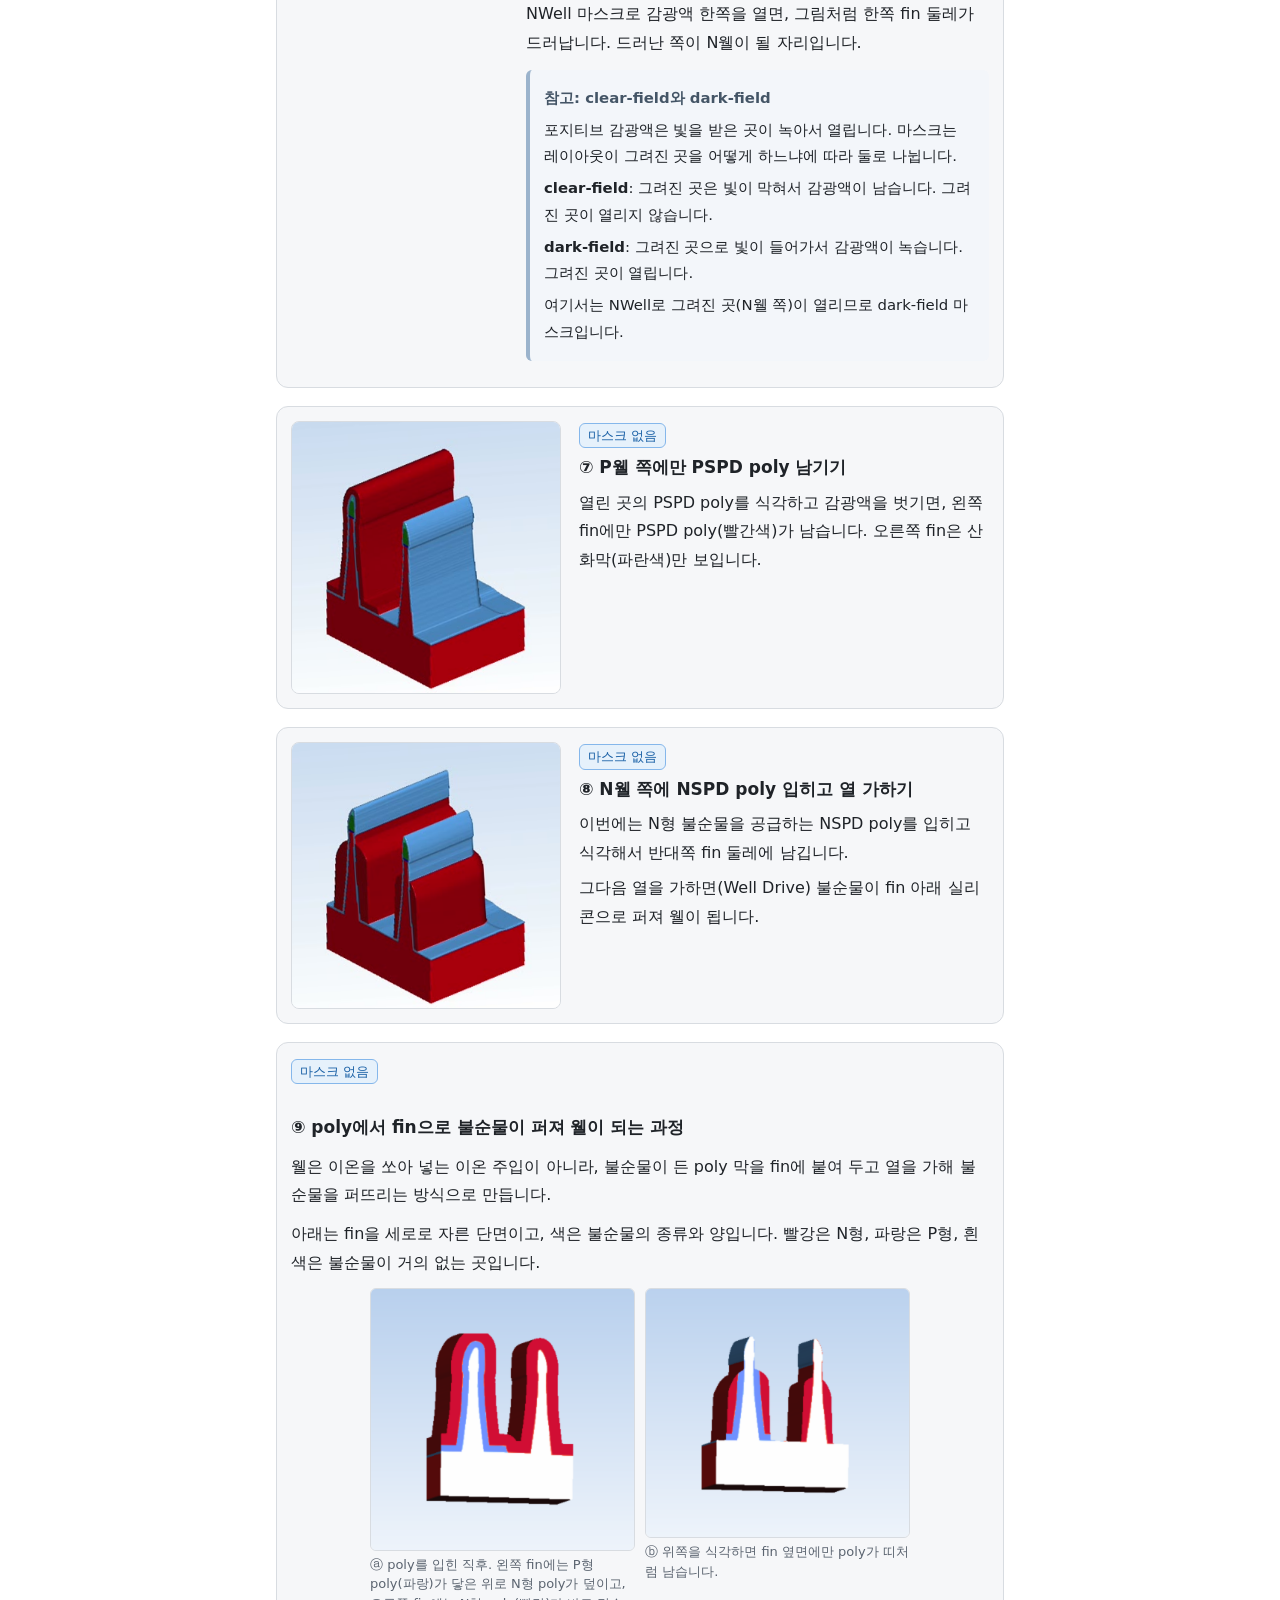
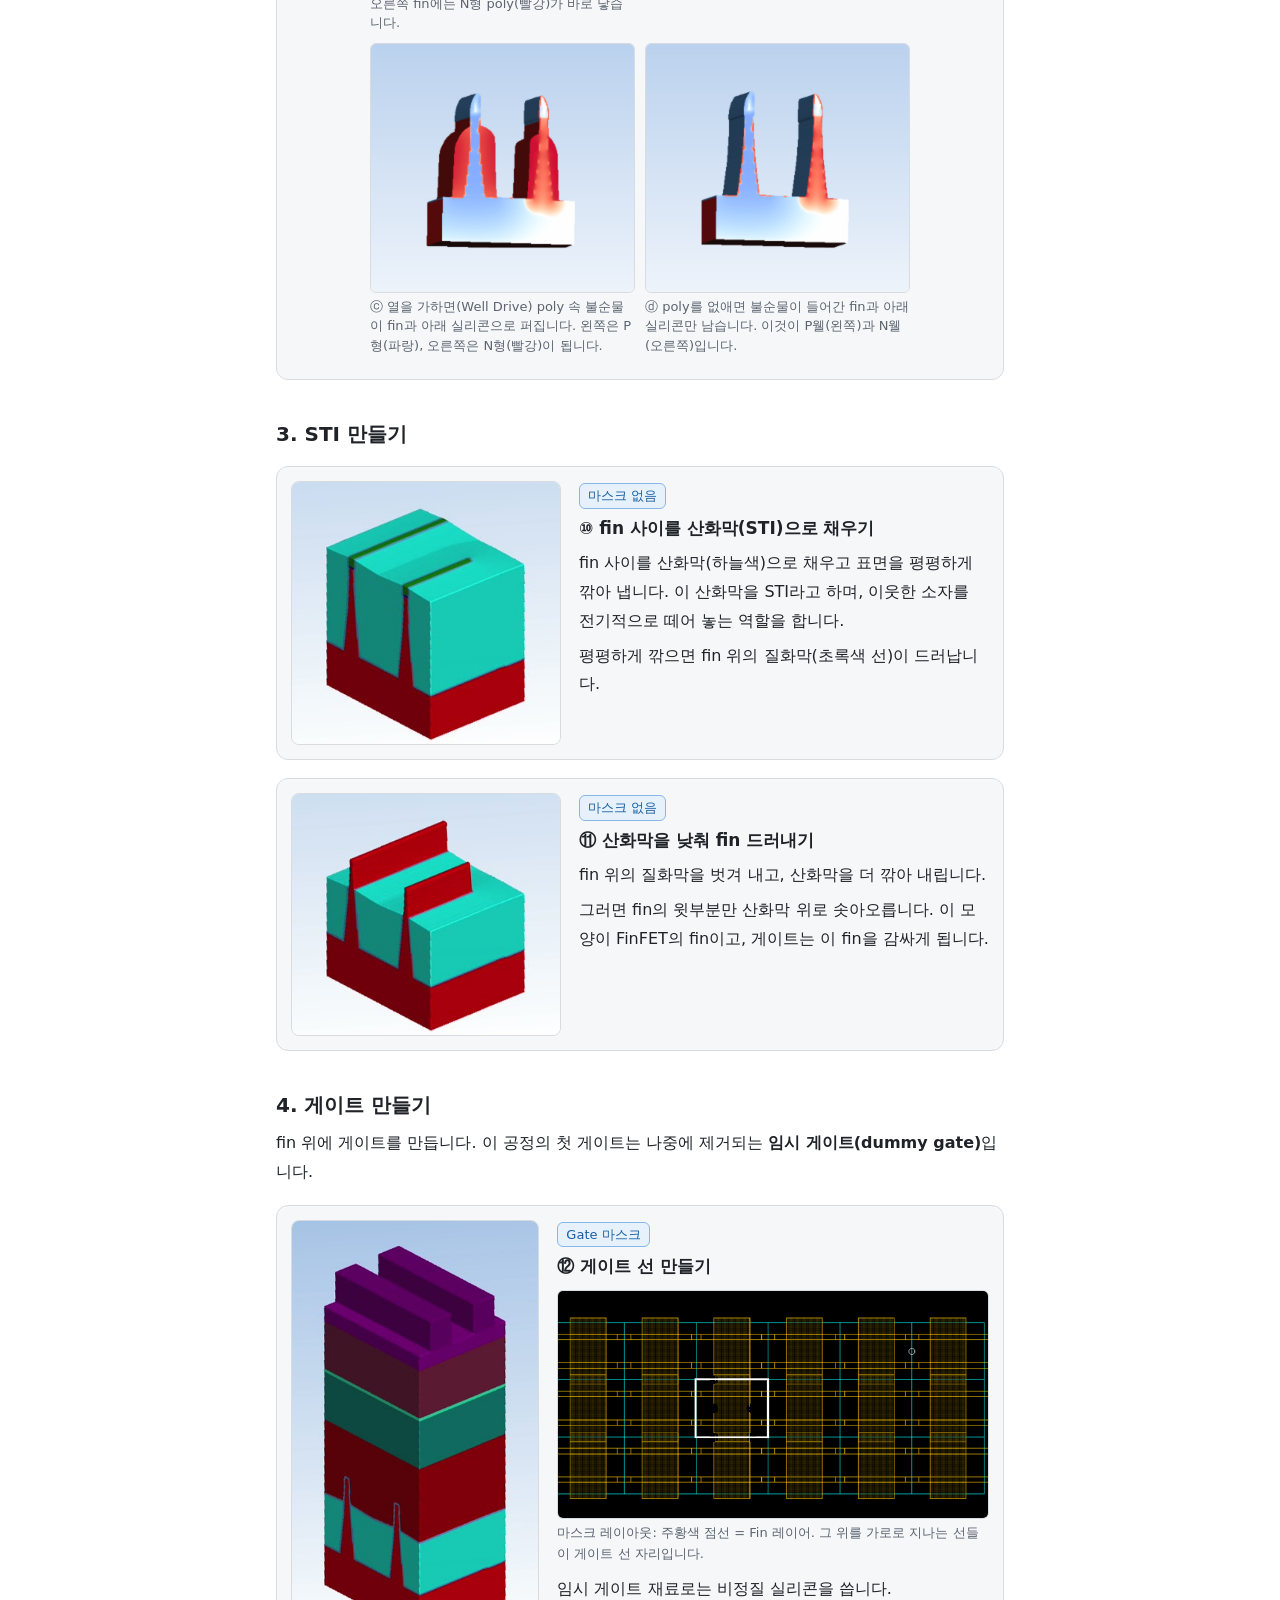
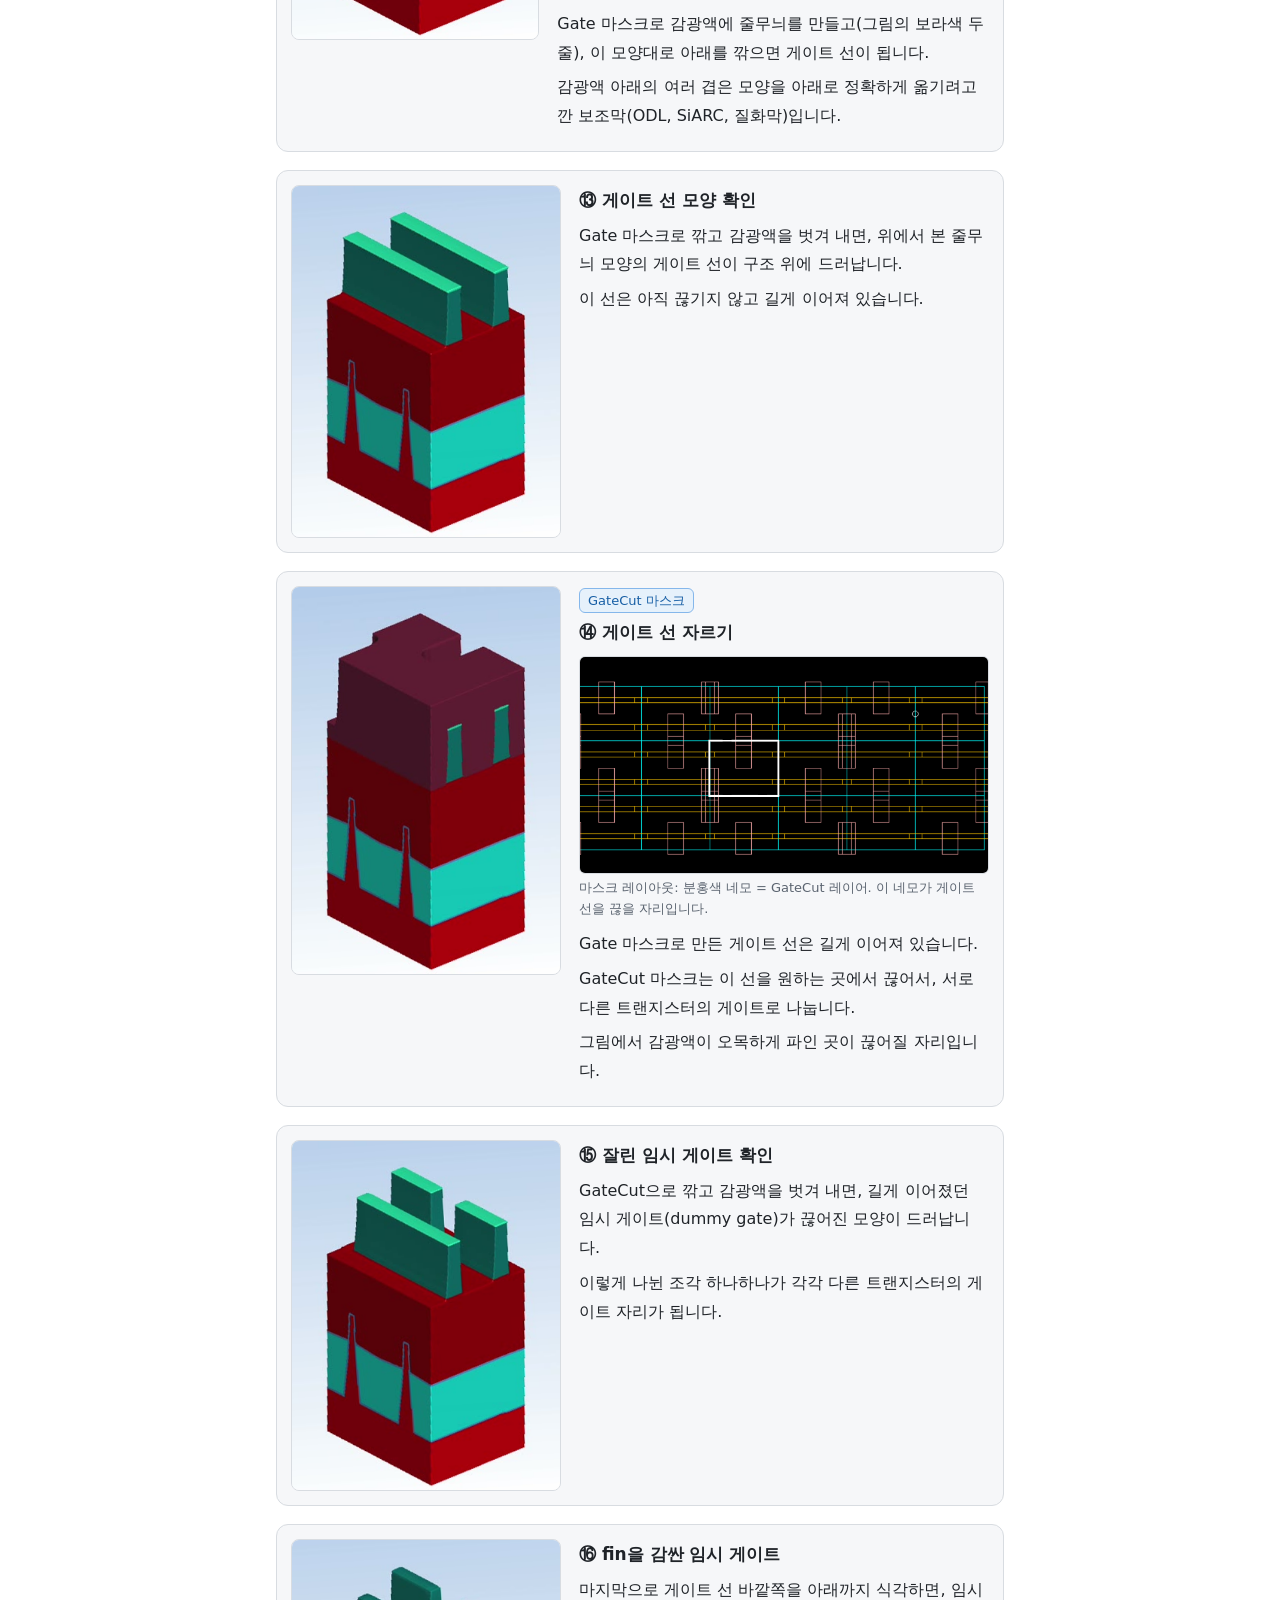
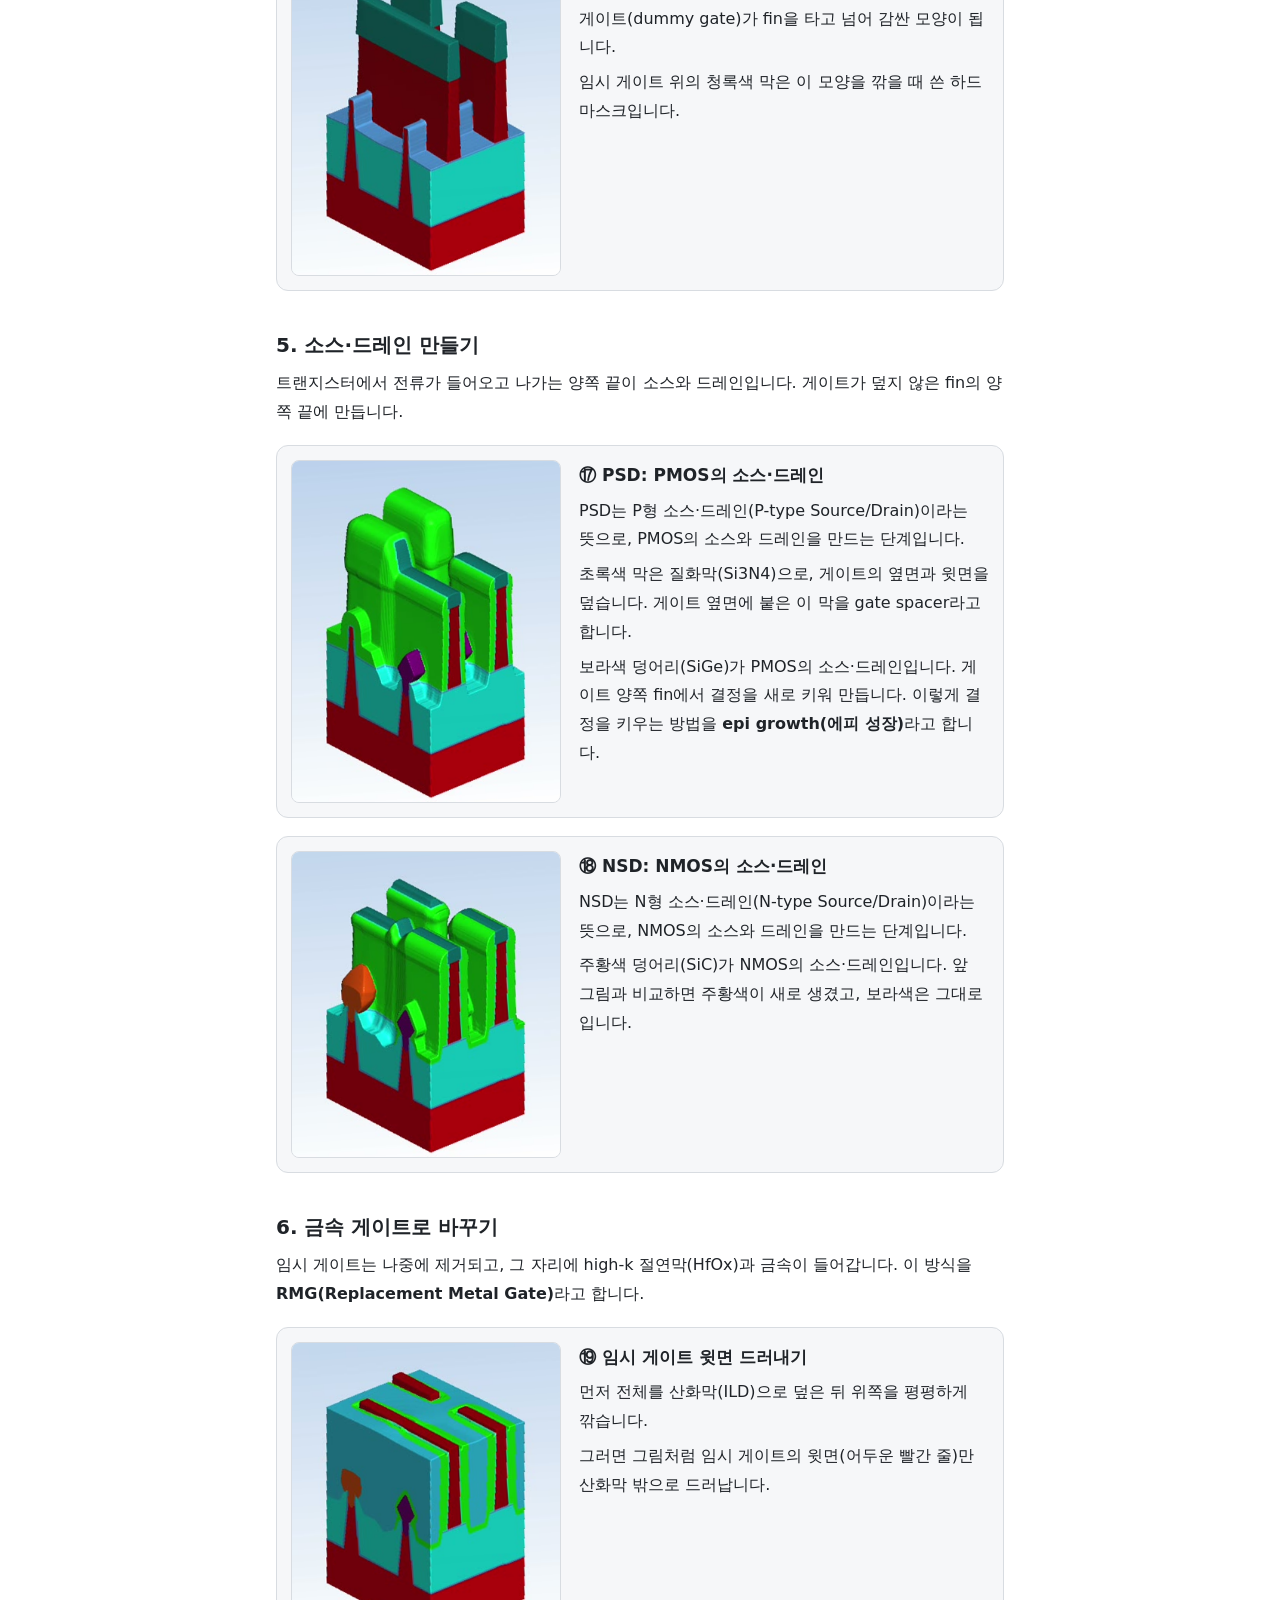
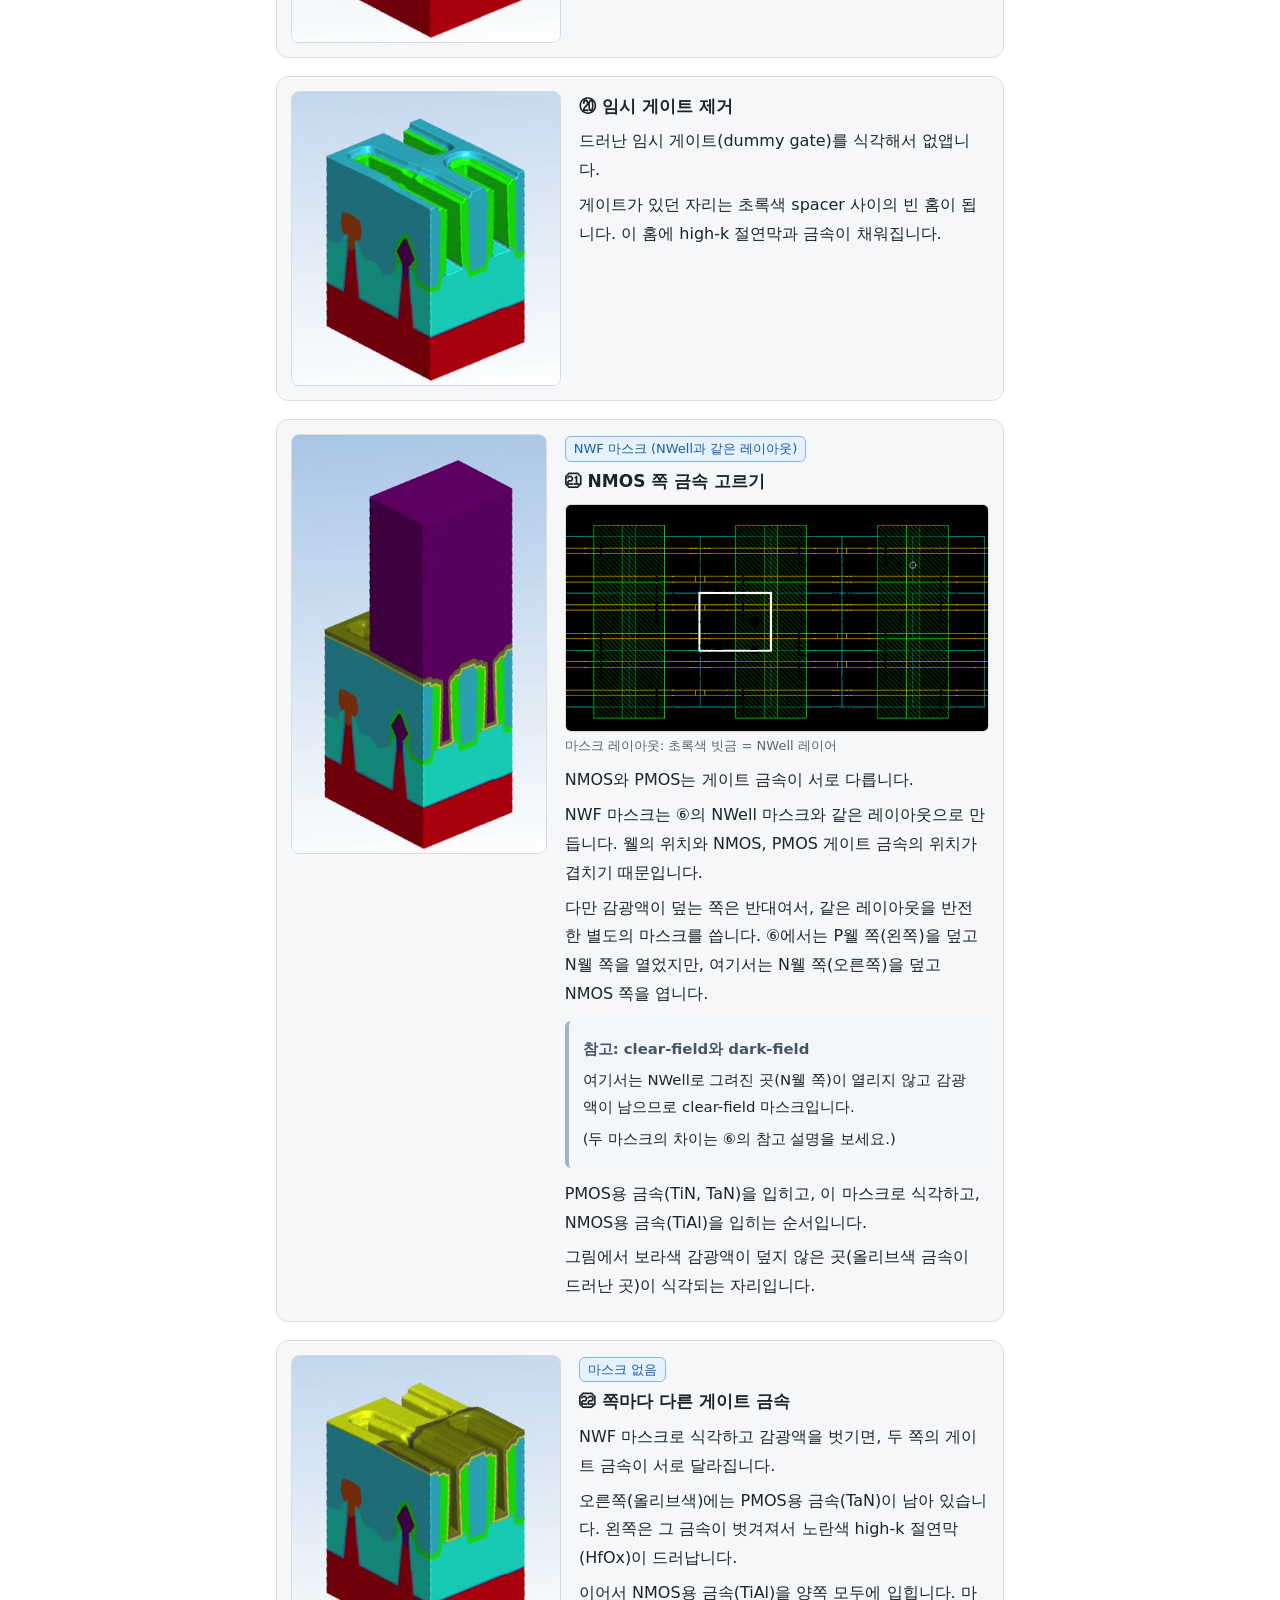
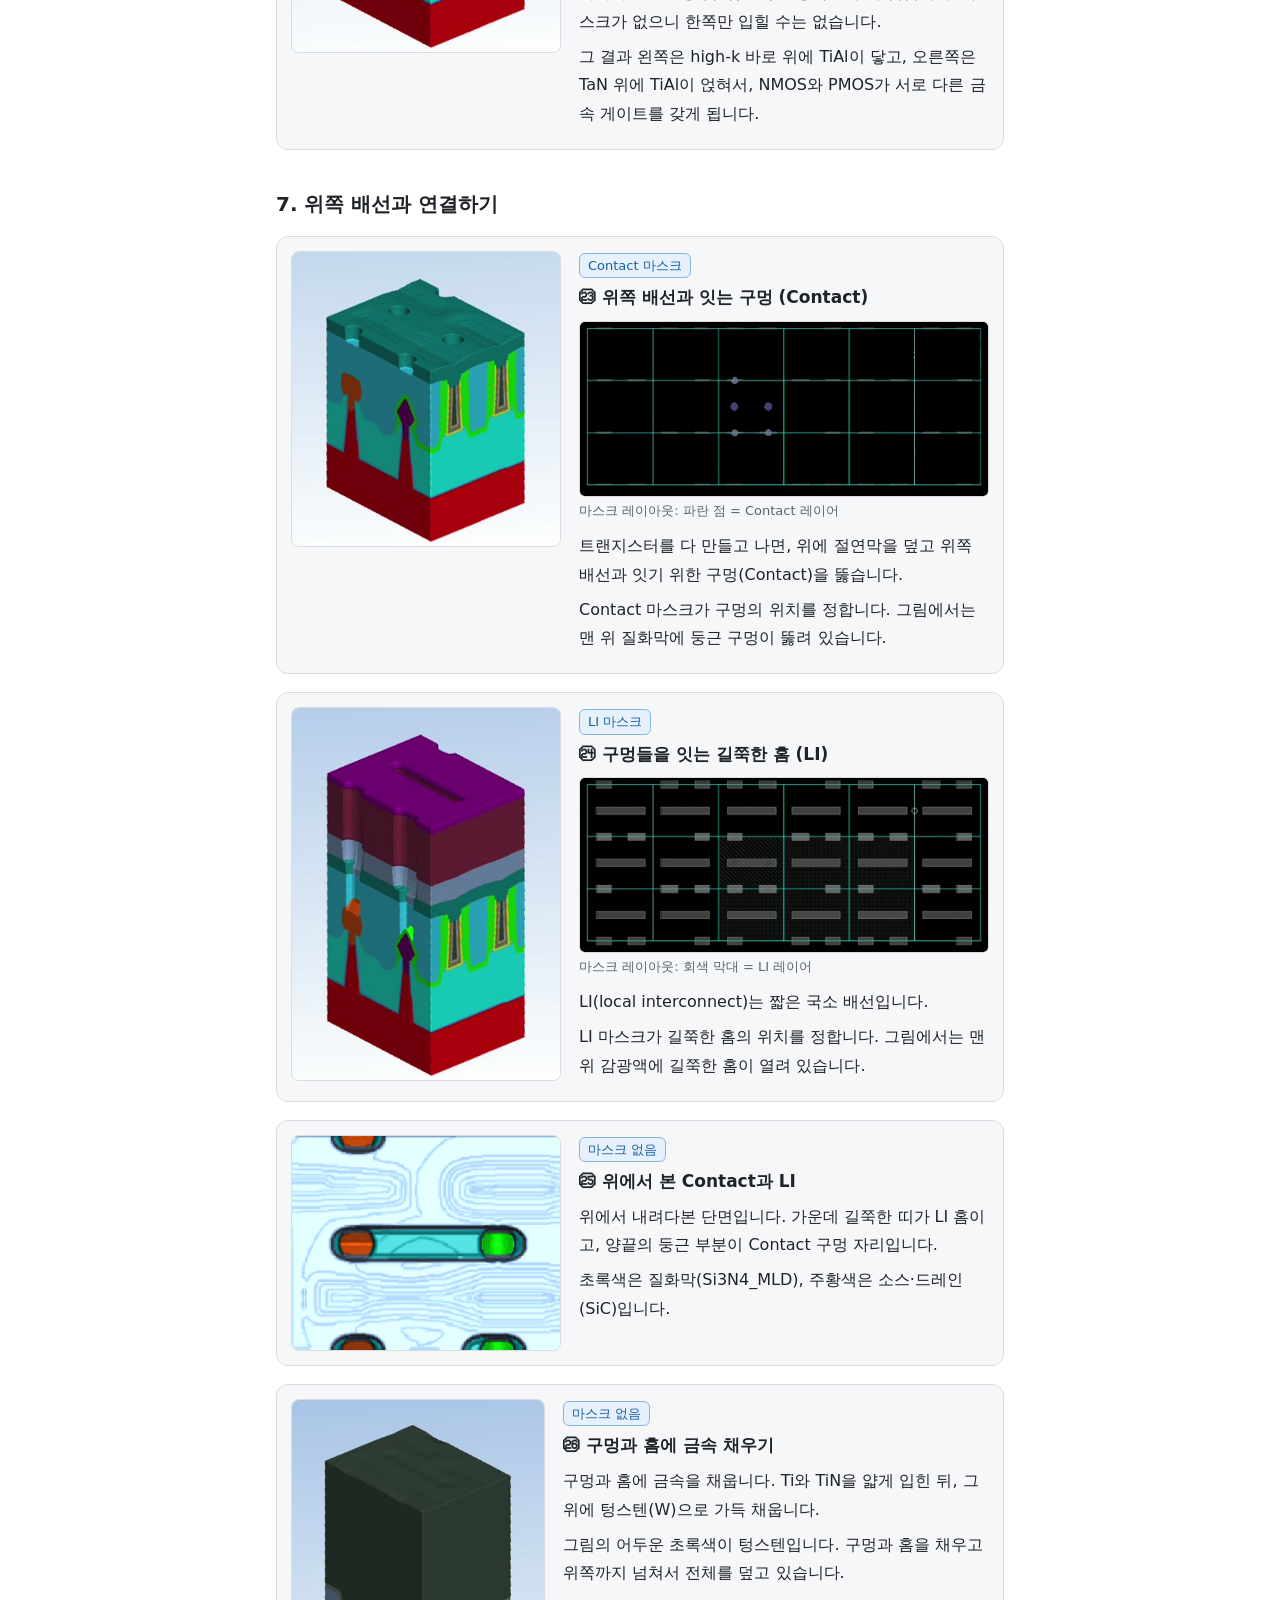
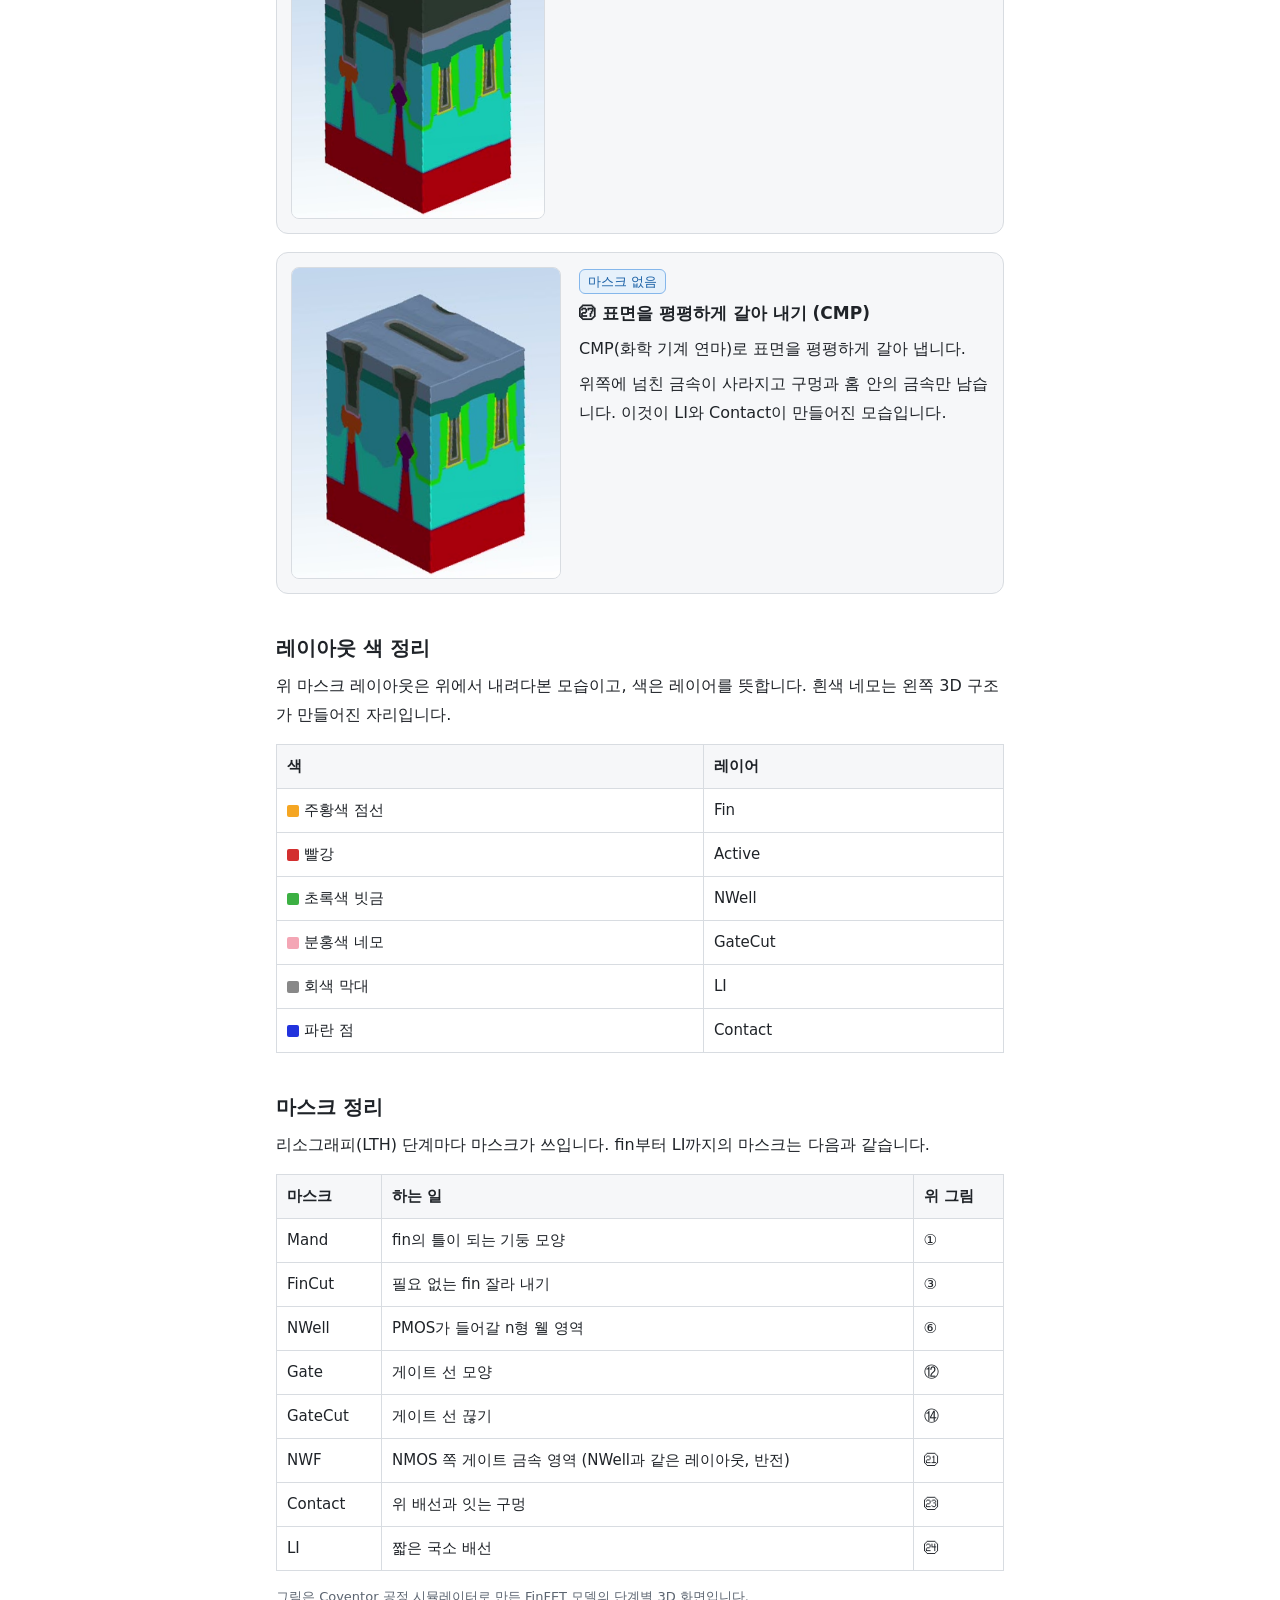
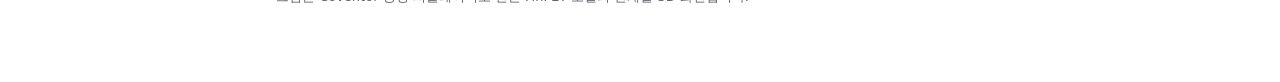
==== commit b060bab4: "finfet: remove Contact dots from non-Contact layout images Co-Authored-By: Claude Sonnet 5.5 <norepl" ====
--- a/finfet.html
+++ b/finfet.html
@@ -50,7 +50,7 @@
 <div>
 <span class="tag">Mand 마스크</span>
 <h3>① fin의 틀이 되는 기둥 (mandrel)</h3>
-<figure class="lay" style="margin-left:0;margin-right:0"><img src="img/finfet-1-mandrel-layout-r180.png" alt="주황색 점선 기둥이 세로로 여섯 개 늘어선 마스크 레이아웃"><figcaption>마스크 레이아웃: 주황색 점선 = Fin 레이어. 청록색 선으로 나뉜 칸 중 흰색 네모가 왼쪽 3D 구조에 해당하는 부분입니다.</figcaption></figure>
+<figure class="lay" style="margin-left:0;margin-right:0"><img src="img/finfet-1-mandrel-layout-r180-nc.png" alt="주황색 점선 기둥이 세로로 여섯 개 늘어선 마스크 레이아웃"><figcaption>마스크 레이아웃: 주황색 점선 = Fin 레이어. 청록색 선으로 나뉜 칸 중 흰색 네모가 왼쪽 3D 구조에 해당하는 부분입니다.</figcaption></figure>
 <p>실리콘 웨이퍼 위에 얇은 산화막과 질화막(초록색)을 깔고, 그 위에 비정질 실리콘을 올립니다.</p>
 <p>이 비정질 실리콘을 Mand 마스크 모양으로 깎은 것이 그림의 붉은 기둥입니다.</p>
 <p>기둥은 fin 자체가 아니라 fin을 만들기 위한 임시 틀입니다.</p>
@@ -72,7 +72,7 @@
 <div>
 <span class="tag">FinCut 마스크</span>
 <h3>③ 잘라 낼 곳 정하기</h3>
-<figure class="lay" style="margin-left:0;margin-right:0"><img src="img/finfet-3-fincut-layout-r180.png" alt="빨간 영역 사이사이에 검은 네모가 보이는 마스크 레이아웃"><figcaption>마스크 레이아웃: 빨강 = Active 레이어. FinCut 마스크는 이 Active 레이아웃을 씁니다.</figcaption></figure>
+<figure class="lay" style="margin-left:0;margin-right:0"><img src="img/finfet-3-fincut-layout-r180-nc.png" alt="빨간 영역 사이사이에 검은 네모가 보이는 마스크 레이아웃"><figcaption>마스크 레이아웃: 빨강 = Active 레이어. FinCut 마스크는 이 Active 레이아웃을 씁니다.</figcaption></figure>
 <p>FinCut 마스크는 필요 없는 fin 부분을 잘라 내는 마스크입니다.</p>
 <p>감광액이 덮지 않은 곳(그림에서 왼쪽 아래에 기둥과 spacer가 드러난 곳)은 이어지는 식각에서 spacer가 제거됩니다.</p>
 </div>
@@ -106,7 +106,7 @@
 <div>
 <span class="tag">NWell 마스크</span>
 <h3>⑥ NWell 마스크로 웰 자리 정하기</h3>
-<figure class="lay" style="margin-left:0;margin-right:0"><img src="img/finfet-7-nwf-layout-r180-v7.png" alt="초록색 빗금 영역이 보이는 마스크 레이아웃"><figcaption>마스크 레이아웃: 초록색 빗금 = NWell 레이어</figcaption></figure>
+<figure class="lay" style="margin-left:0;margin-right:0"><img src="img/finfet-7-nwf-layout-r180-v7-nc.png" alt="초록색 빗금 영역이 보이는 마스크 레이아웃"><figcaption>마스크 레이아웃: 초록색 빗금 = NWell 레이어</figcaption></figure>
 <p>웰(well)은 트랜지스터 아래쪽 실리콘에 불순물을 넣어 만든 영역입니다. NMOS는 P형 웰에, PMOS는 N형 웰에 만듭니다.</p>
 <p>먼저 P형 불순물을 공급하는 폴리실리콘막(PSPD poly)을 fin 전체에 입히고, 그 위에 감광액을 덮습니다.</p>
 <p>NWell 마스크로 감광액 한쪽을 열면, 그림처럼 한쪽 fin 둘레가 드러납니다. 드러난 쪽이 N웰이 될 자리입니다.</p>
@@ -181,7 +181,7 @@
 <div>
 <span class="tag">Gate 마스크</span>
 <h3>⑫ 게이트 선 만들기</h3>
-<figure class="lay" style="margin-left:0;margin-right:0"><img src="img/finfet-5-gate-layout-r180.png" alt="세로 점선 기둥 위로 가로선이 여러 줄 지나가는 마스크 레이아웃"><figcaption>마스크 레이아웃: 주황색 점선 = Fin 레이어. 그 위를 가로로 지나는 선들이 게이트 선 자리입니다.</figcaption></figure>
+<figure class="lay" style="margin-left:0;margin-right:0"><img src="img/finfet-5-gate-layout-r180-nc.png" alt="세로 점선 기둥 위로 가로선이 여러 줄 지나가는 마스크 레이아웃"><figcaption>마스크 레이아웃: 주황색 점선 = Fin 레이어. 그 위를 가로로 지나는 선들이 게이트 선 자리입니다.</figcaption></figure>
 <p>임시 게이트 재료로는 비정질 실리콘을 씁니다.</p>
 <p>Gate 마스크로 감광액에 줄무늬를 만들고(그림의 보라색 두 줄), 이 모양대로 아래를 깎으면 게이트 선이 됩니다.</p>
 <p>감광액 아래의 여러 겹은 모양을 아래로 정확하게 옮기려고 깐 보조막(ODL, SiARC, 질화막)입니다.</p>
@@ -202,7 +202,7 @@
 <div>
 <span class="tag">GateCut 마스크</span>
 <h3>⑭ 게이트 선 자르기</h3>
-<figure class="lay" style="margin-left:0;margin-right:0"><img src="img/finfet-6-gatecut-layout-r180.png" alt="가로 게이트 선 위에 분홍색 네모가 놓인 마스크 레이아웃"><figcaption>마스크 레이아웃: 분홍색 네모 = GateCut 레이어. 이 네모가 게이트 선을 끊을 자리입니다.</figcaption></figure>
+<figure class="lay" style="margin-left:0;margin-right:0"><img src="img/finfet-6-gatecut-layout-r180-nc.png" alt="가로 게이트 선 위에 분홍색 네모가 놓인 마스크 레이아웃"><figcaption>마스크 레이아웃: 분홍색 네모 = GateCut 레이어. 이 네모가 게이트 선을 끊을 자리입니다.</figcaption></figure>
 <p>Gate 마스크로 만든 게이트 선은 길게 이어져 있습니다.</p>
 <p>GateCut 마스크는 이 선을 원하는 곳에서 끊어서, 서로 다른 트랜지스터의 게이트로 나눕니다.</p>
 <p>그림에서 감광액이 오목하게 파인 곳이 끊어질 자리입니다.</p>
@@ -275,7 +275,7 @@
 <div>
 <span class="tag">NWF 마스크 (NWell과 같은 레이아웃)</span>
 <h3>㉑ NMOS 쪽 금속 고르기</h3>
-<figure class="lay" style="margin-left:0;margin-right:0"><img src="img/finfet-7-nwf-layout-gate-r180-v1.png" alt="초록색 빗금 영역과 분홍색 네모가 함께 보이는 마스크 레이아웃"><figcaption>마스크 레이아웃: 초록색 빗금 = NWell 레이어</figcaption></figure>
+<figure class="lay" style="margin-left:0;margin-right:0"><img src="img/finfet-7-nwf-layout-gate-r180-v1-nc.png" alt="초록색 빗금 영역과 분홍색 네모가 함께 보이는 마스크 레이아웃"><figcaption>마스크 레이아웃: 초록색 빗금 = NWell 레이어</figcaption></figure>
 <p>NMOS와 PMOS는 게이트 금속이 서로 다릅니다.</p>
 <p>NWF 마스크는 ⑥의 NWell 마스크와 같은 레이아웃으로 만듭니다. 웰의 위치와 NMOS, PMOS 게이트 금속의 위치가 겹치기 때문입니다.</p>
 <p>다만 감광액이 덮는 쪽은 반대여서, 같은 레이아웃을 반전한 별도의 마스크를 씁니다. ⑥에서는 P웰 쪽(왼쪽)을 덮고 N웰 쪽을 열었지만, 여기서는 N웰 쪽(오른쪽)을 덮고 NMOS 쪽을 엽니다.</p>
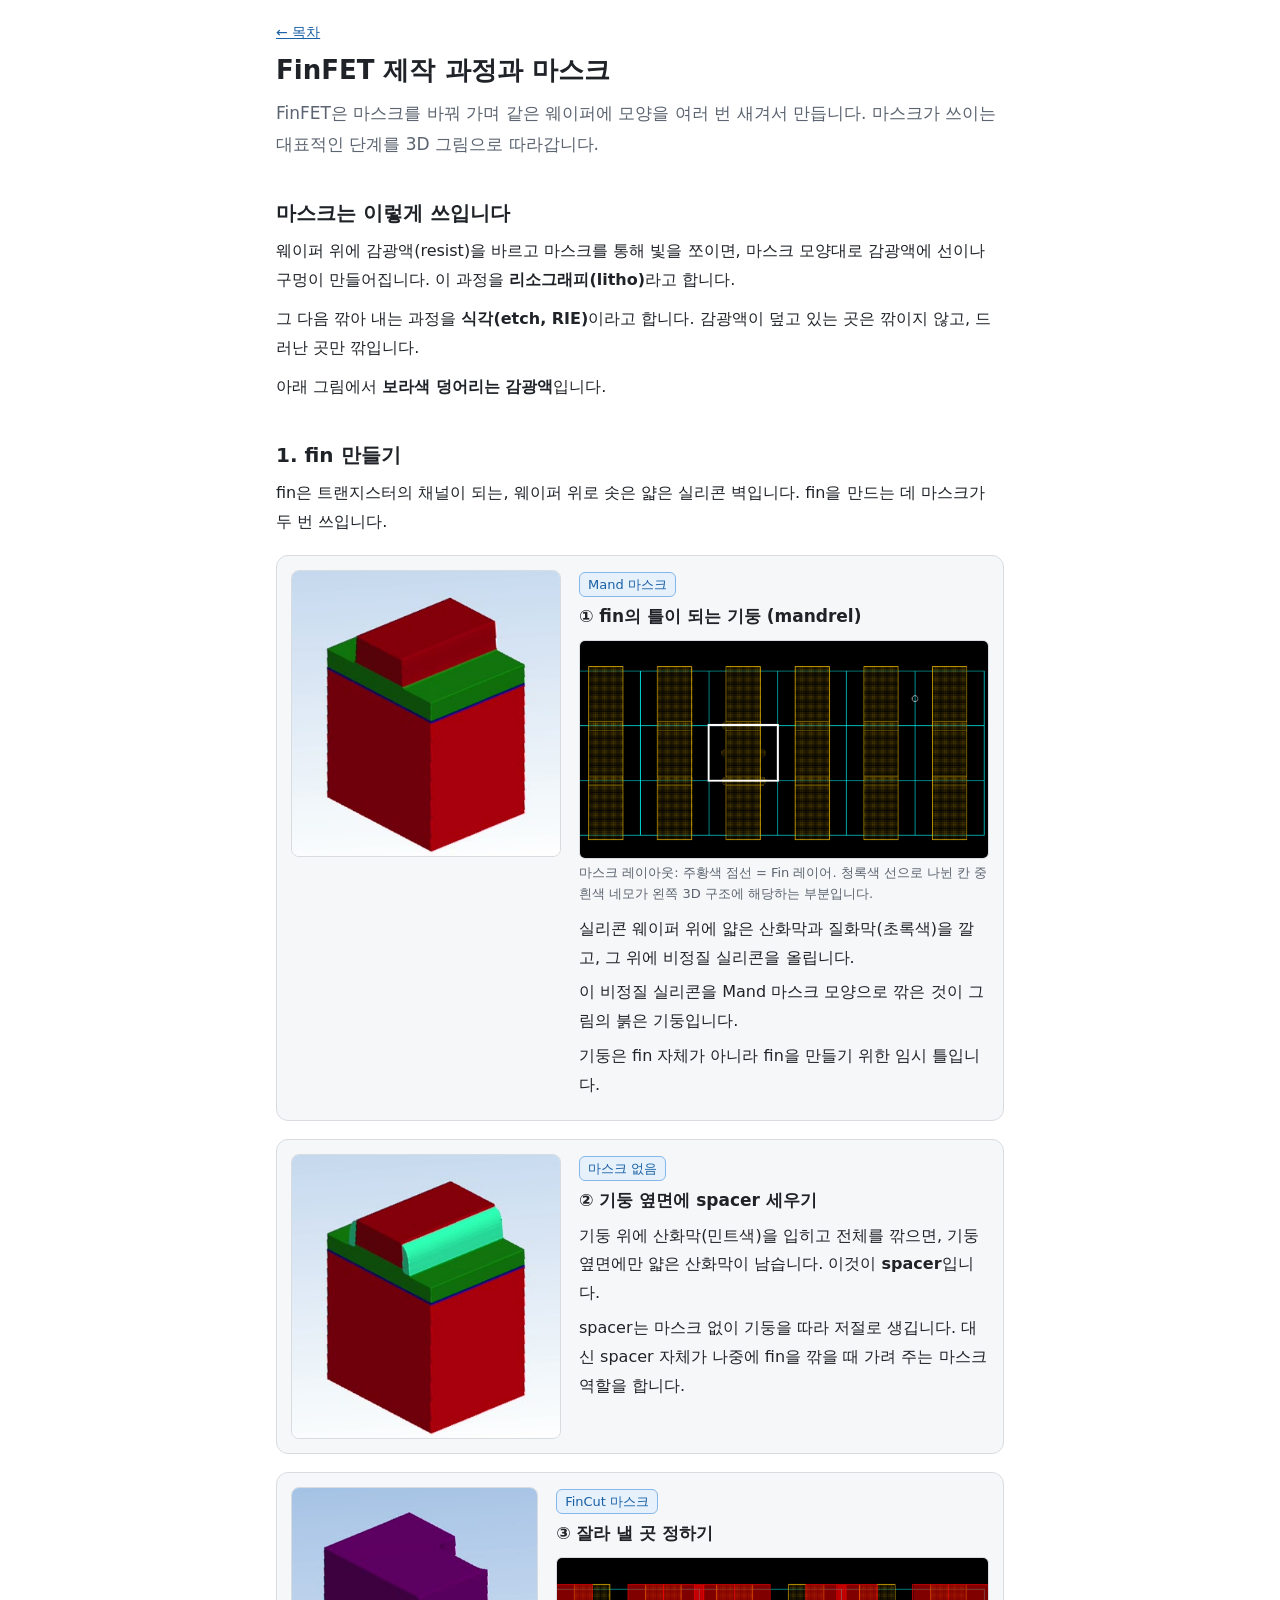
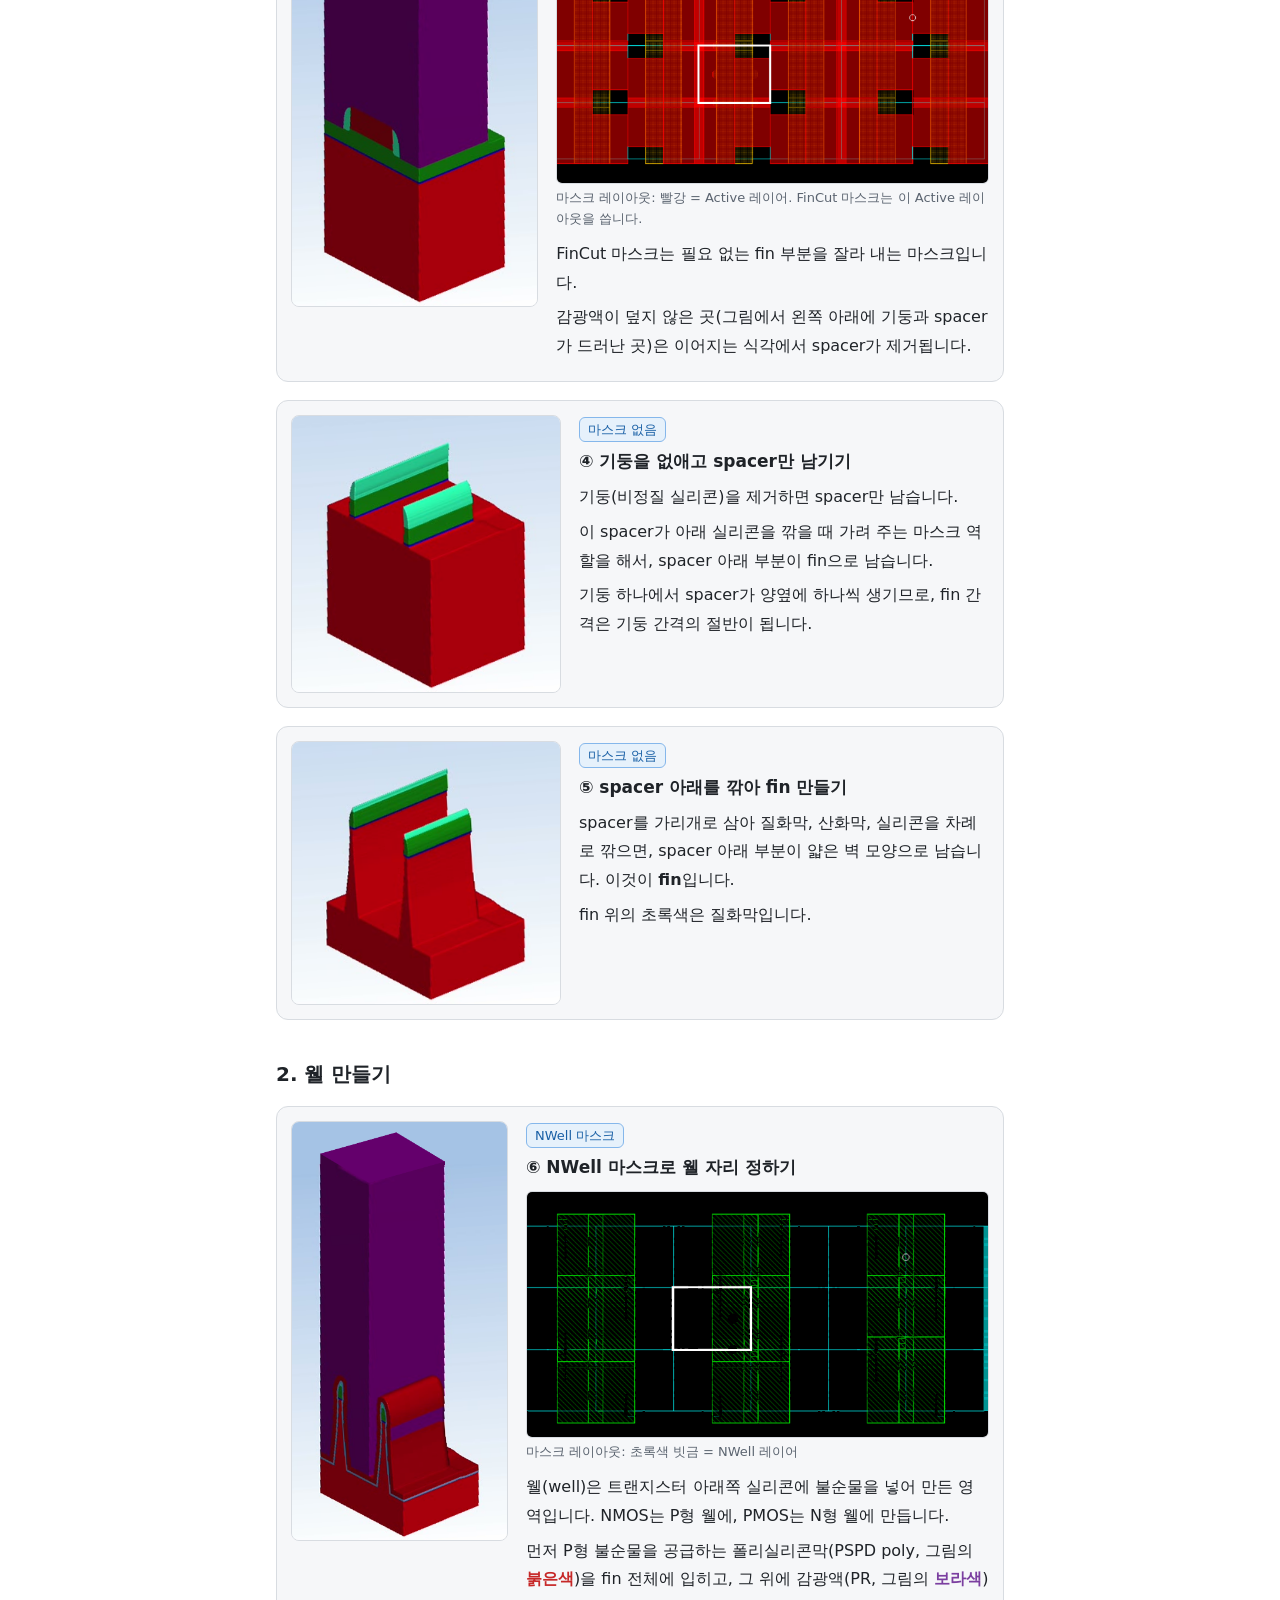
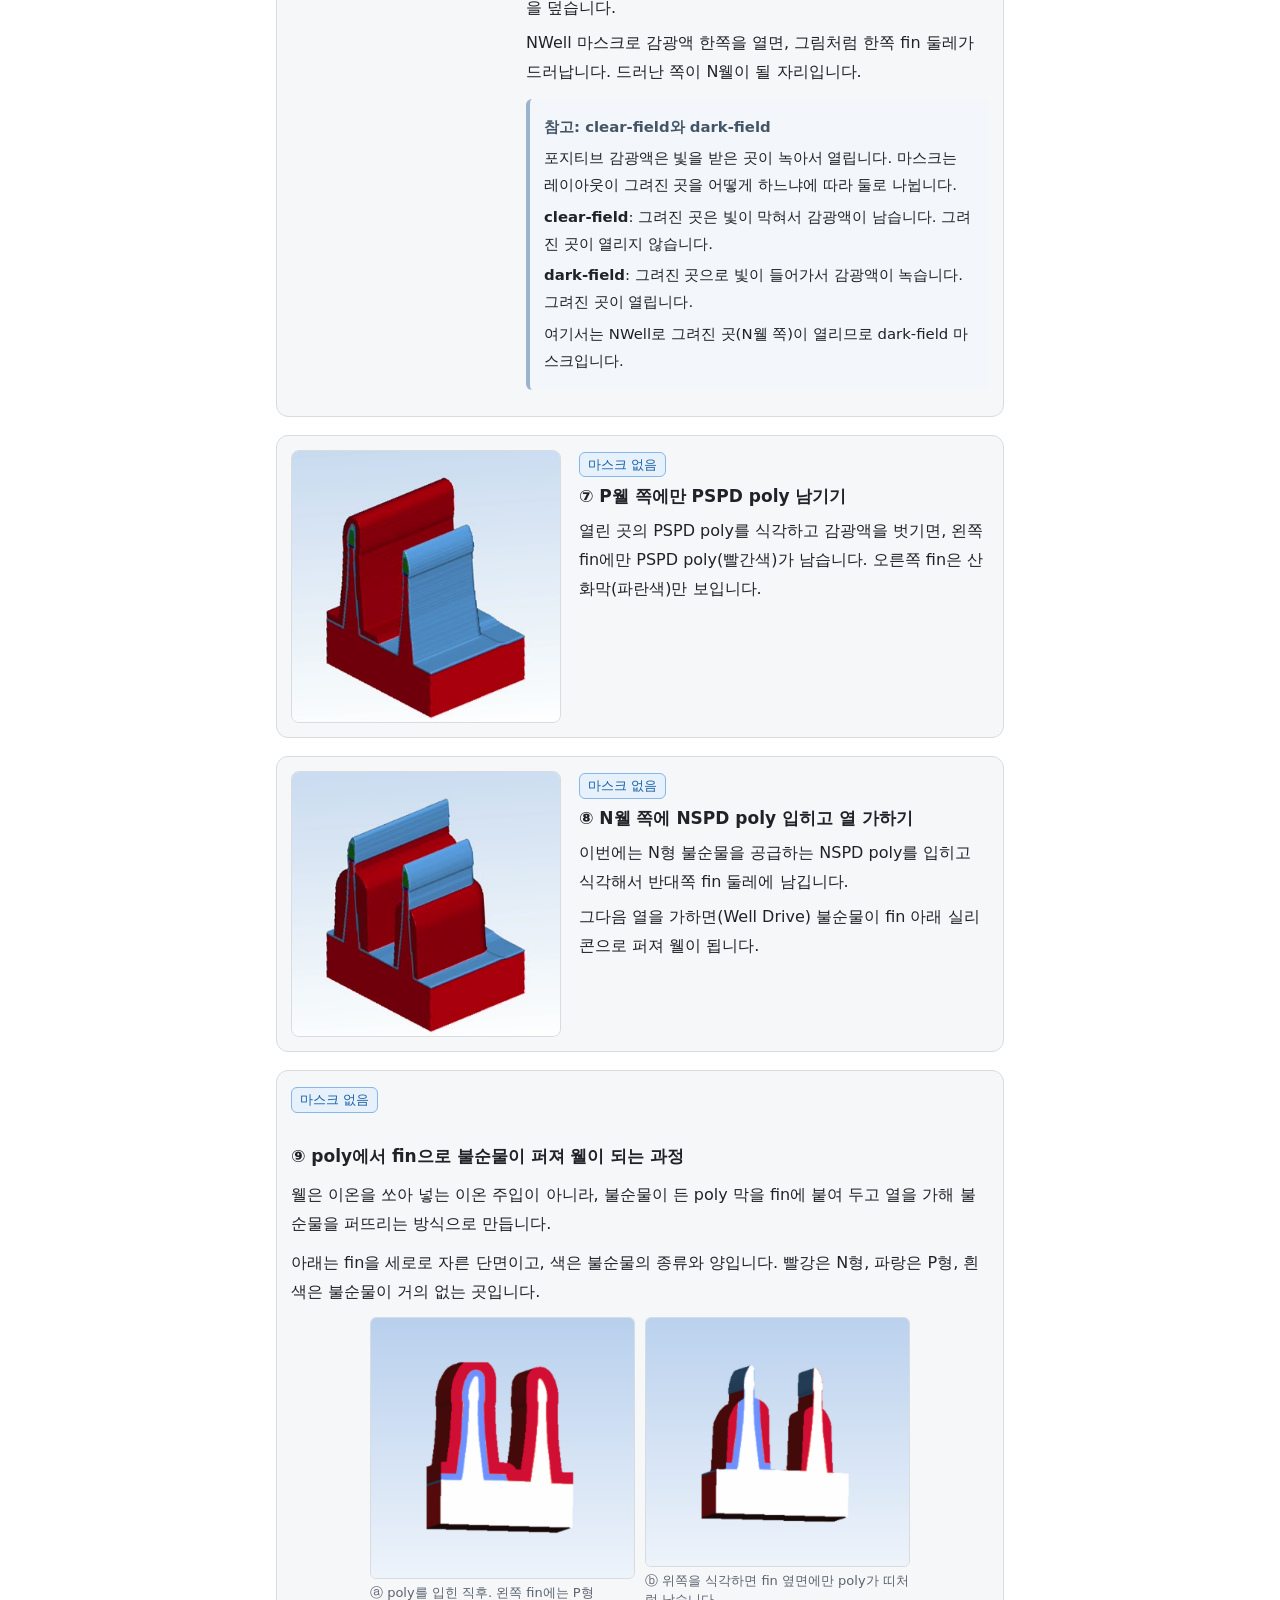
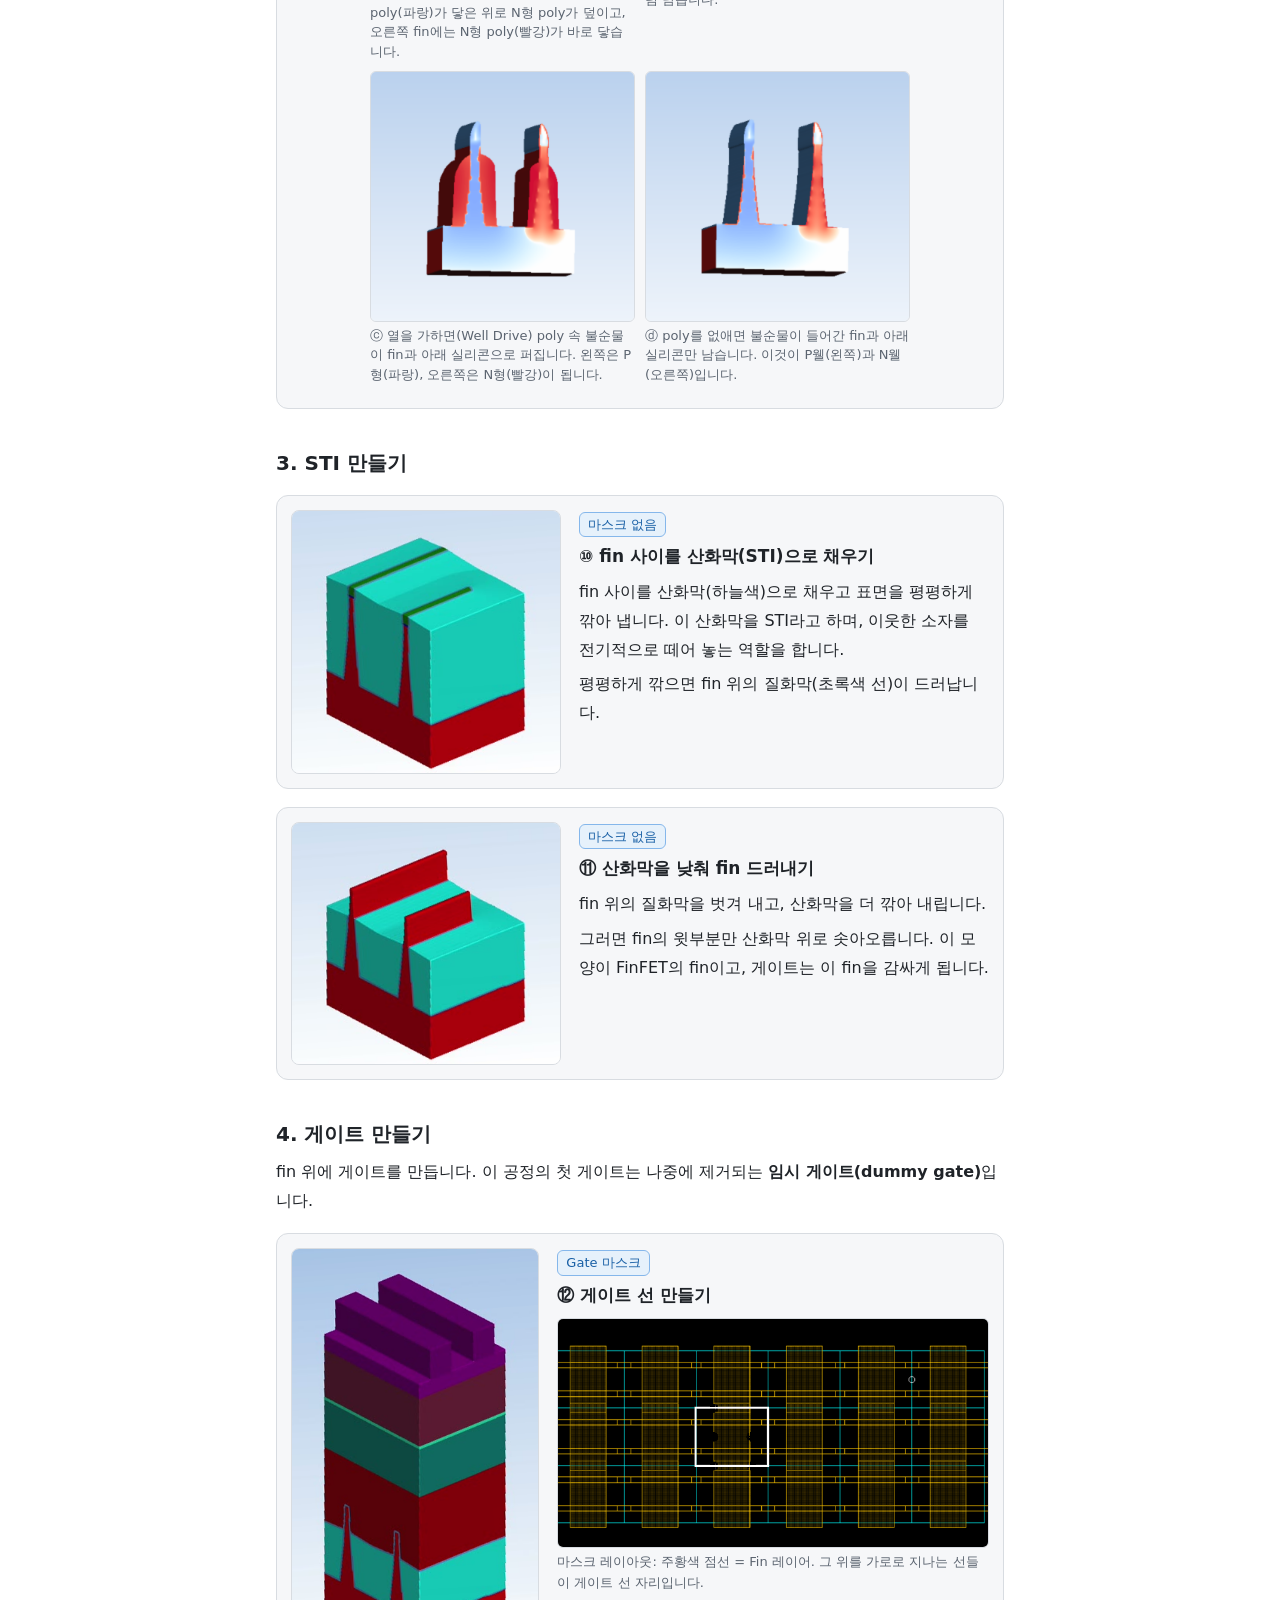
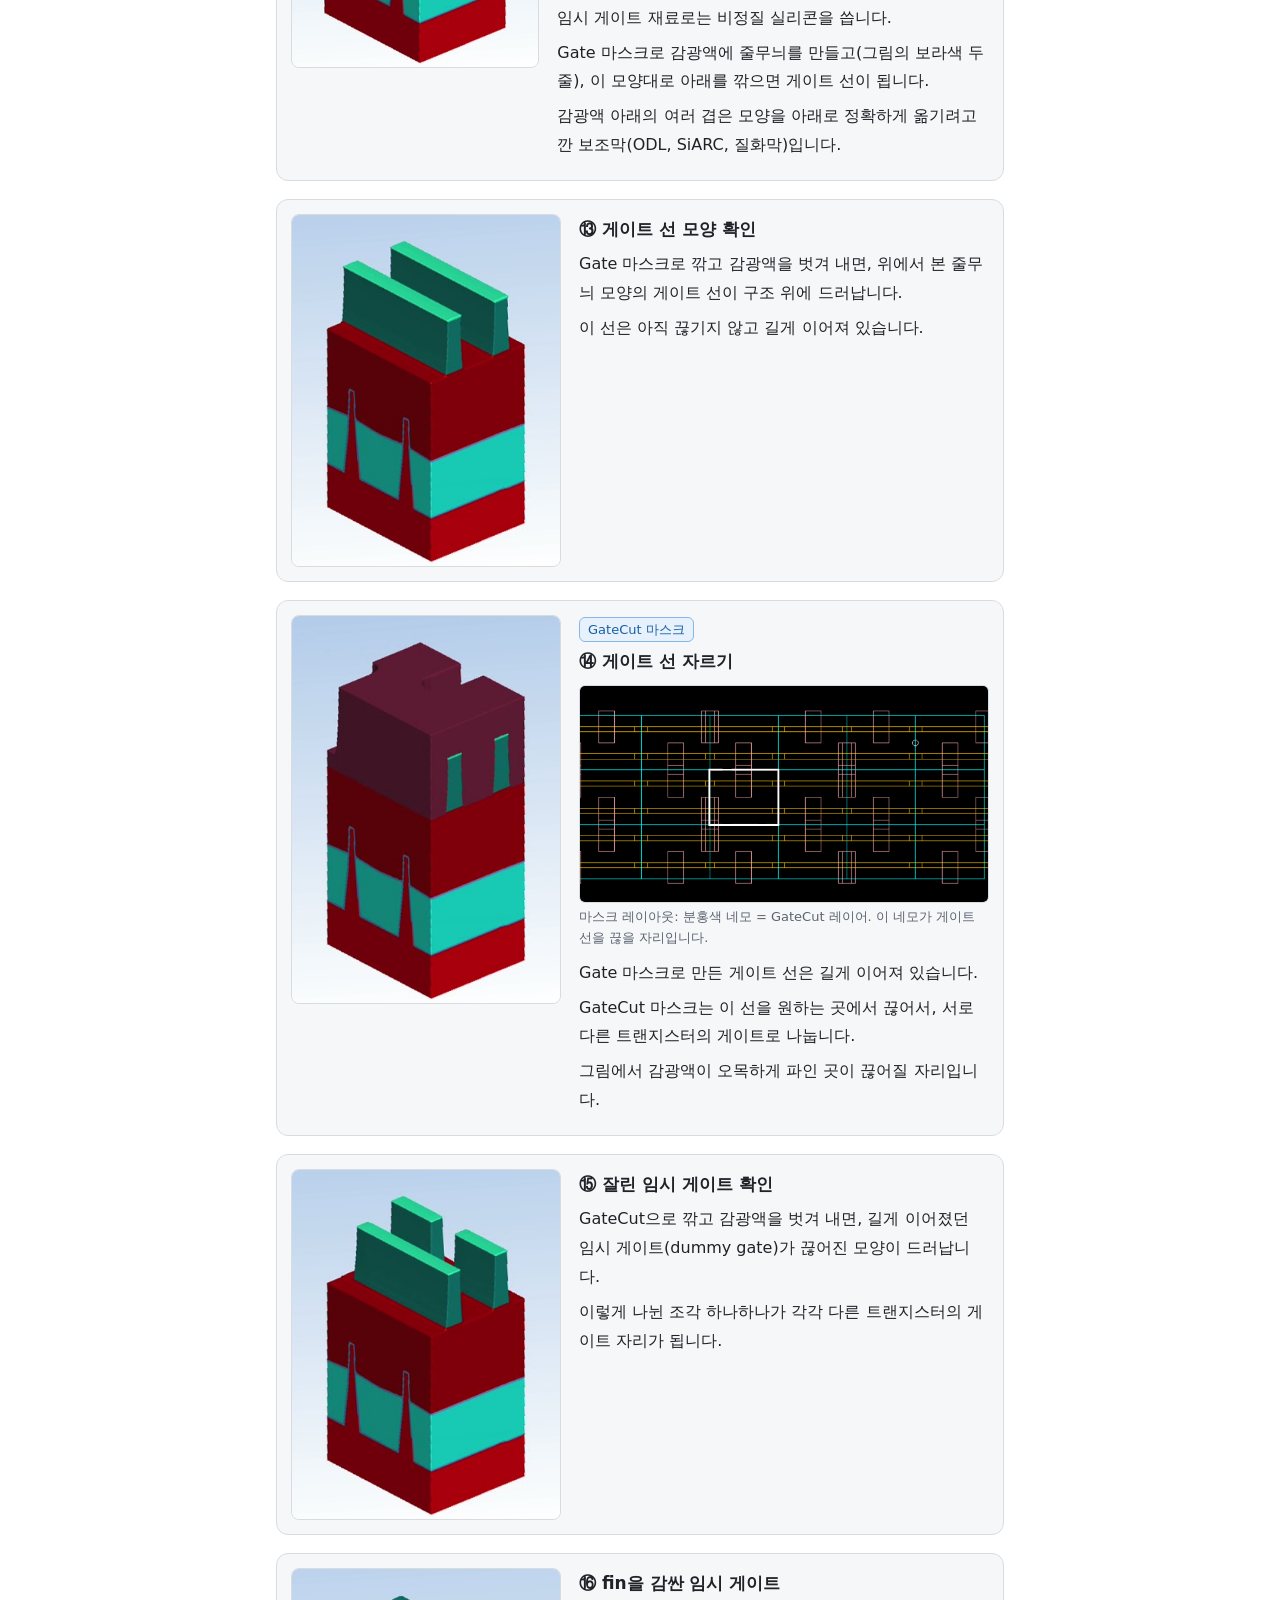
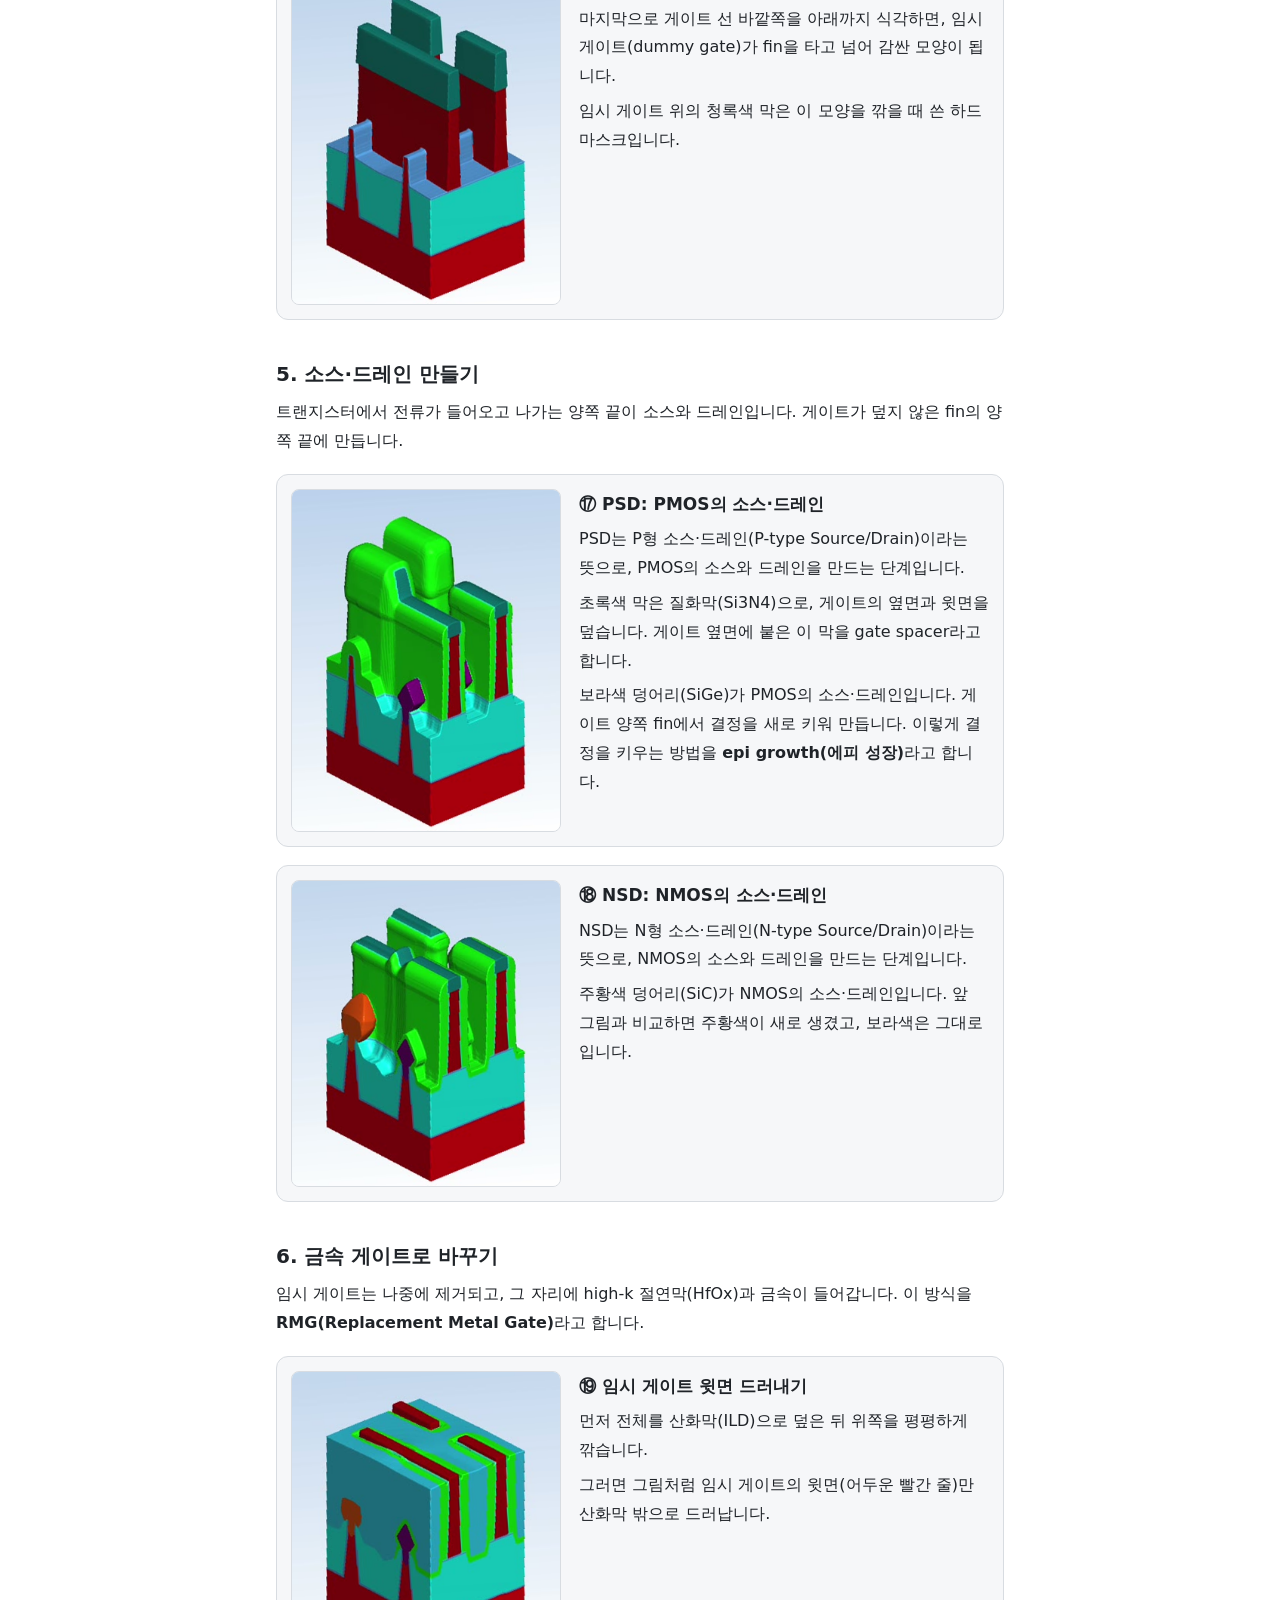
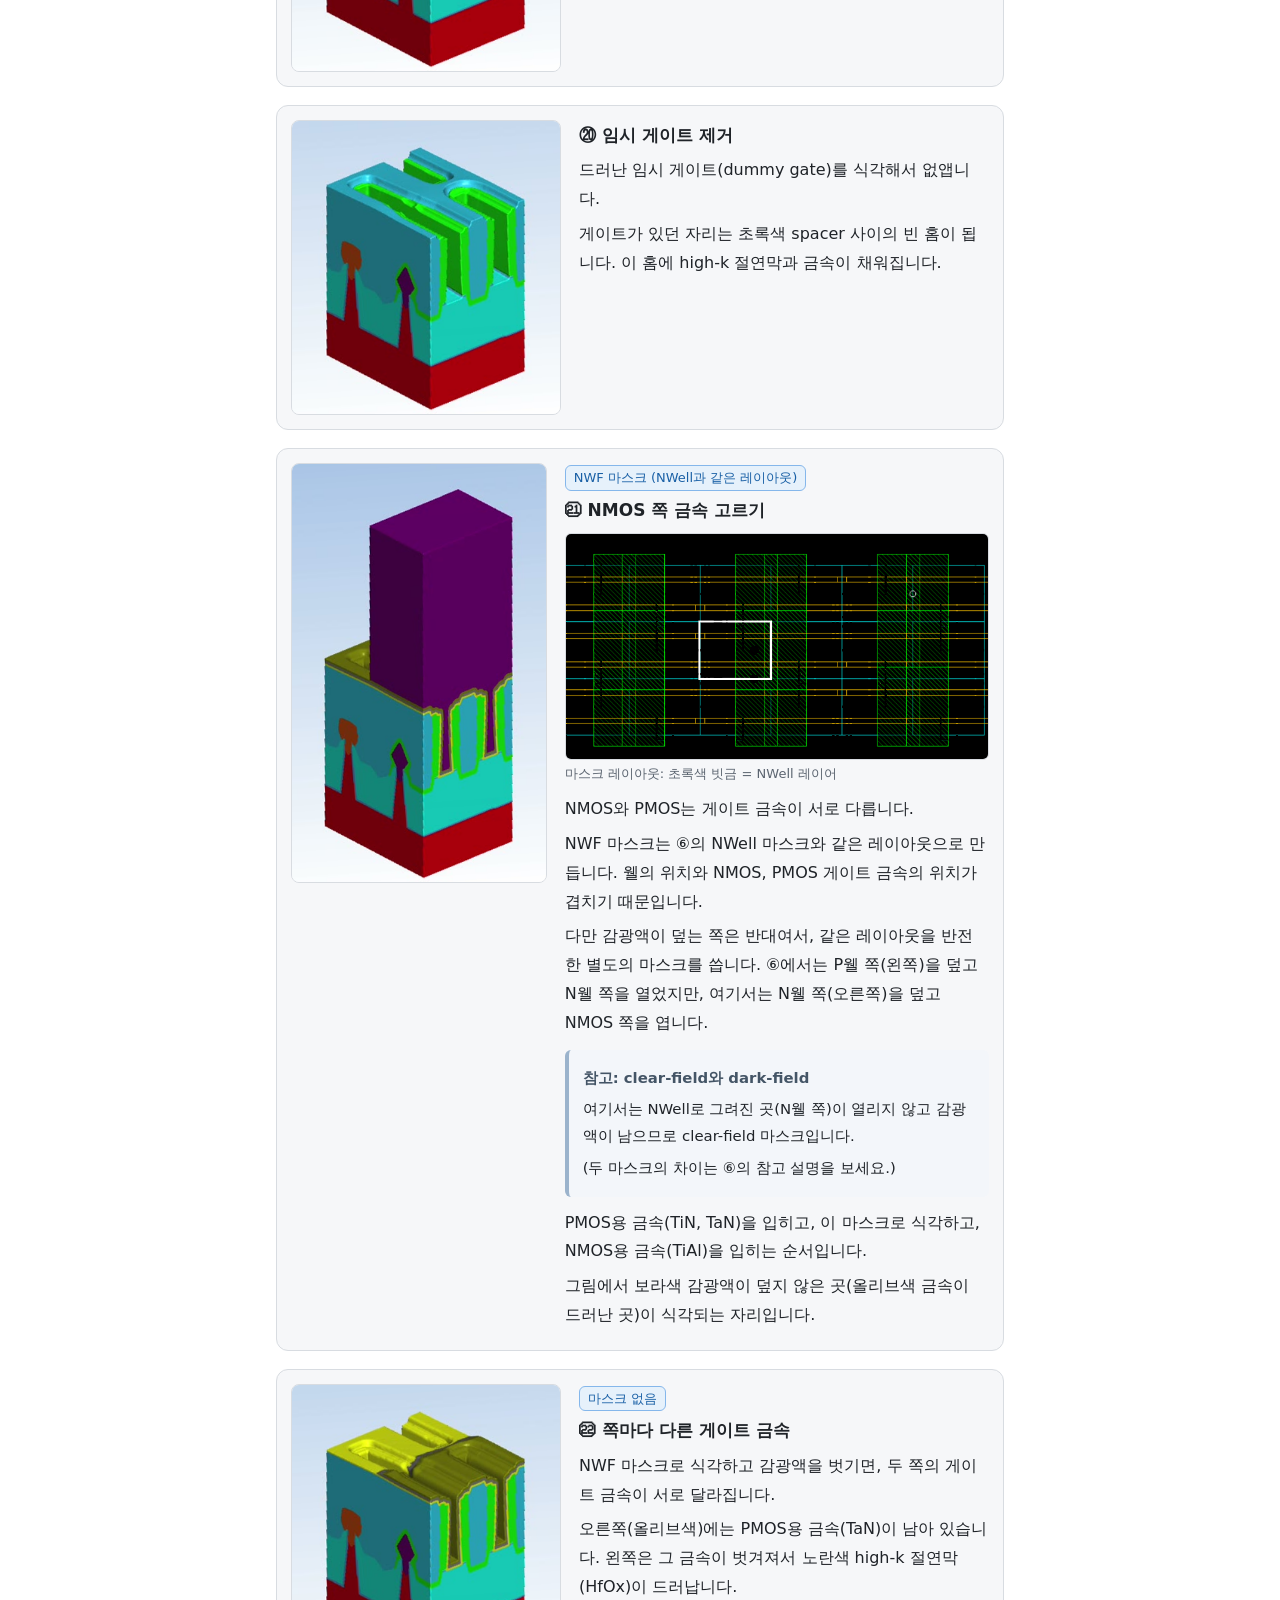
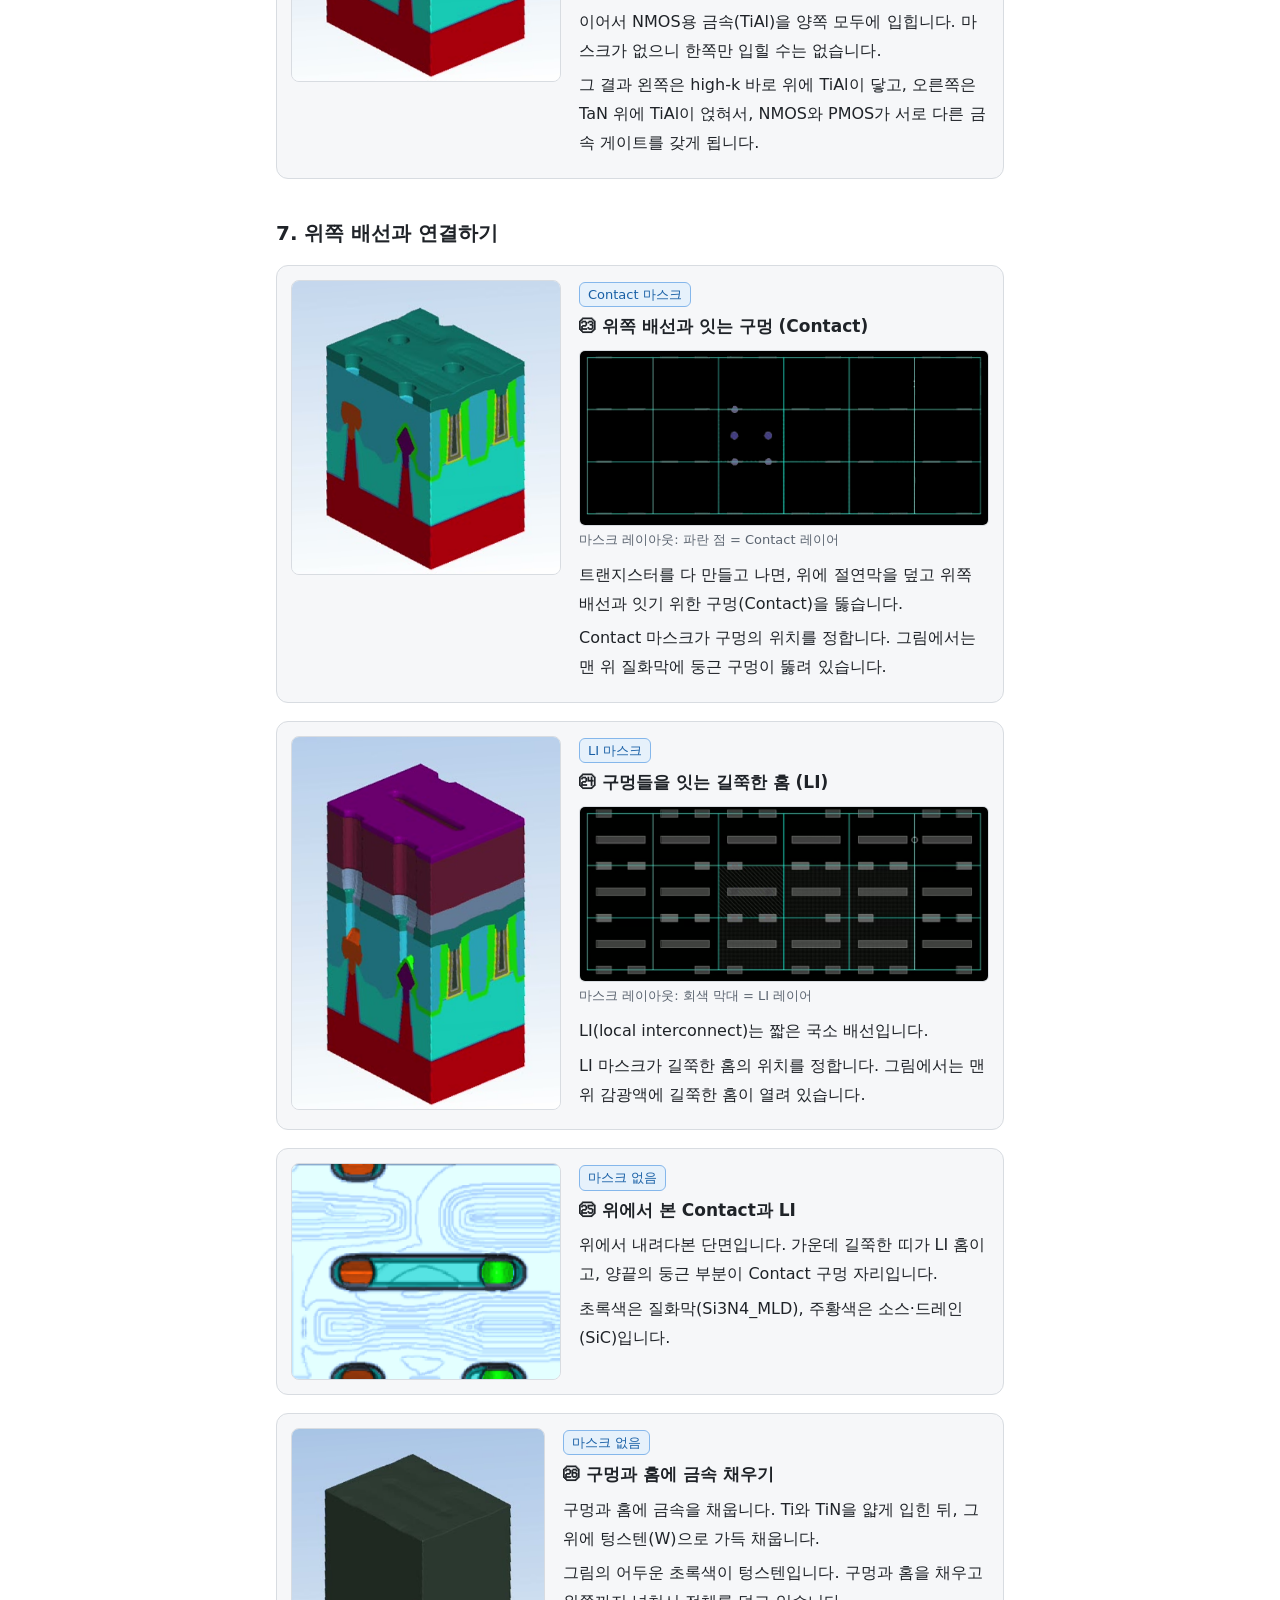
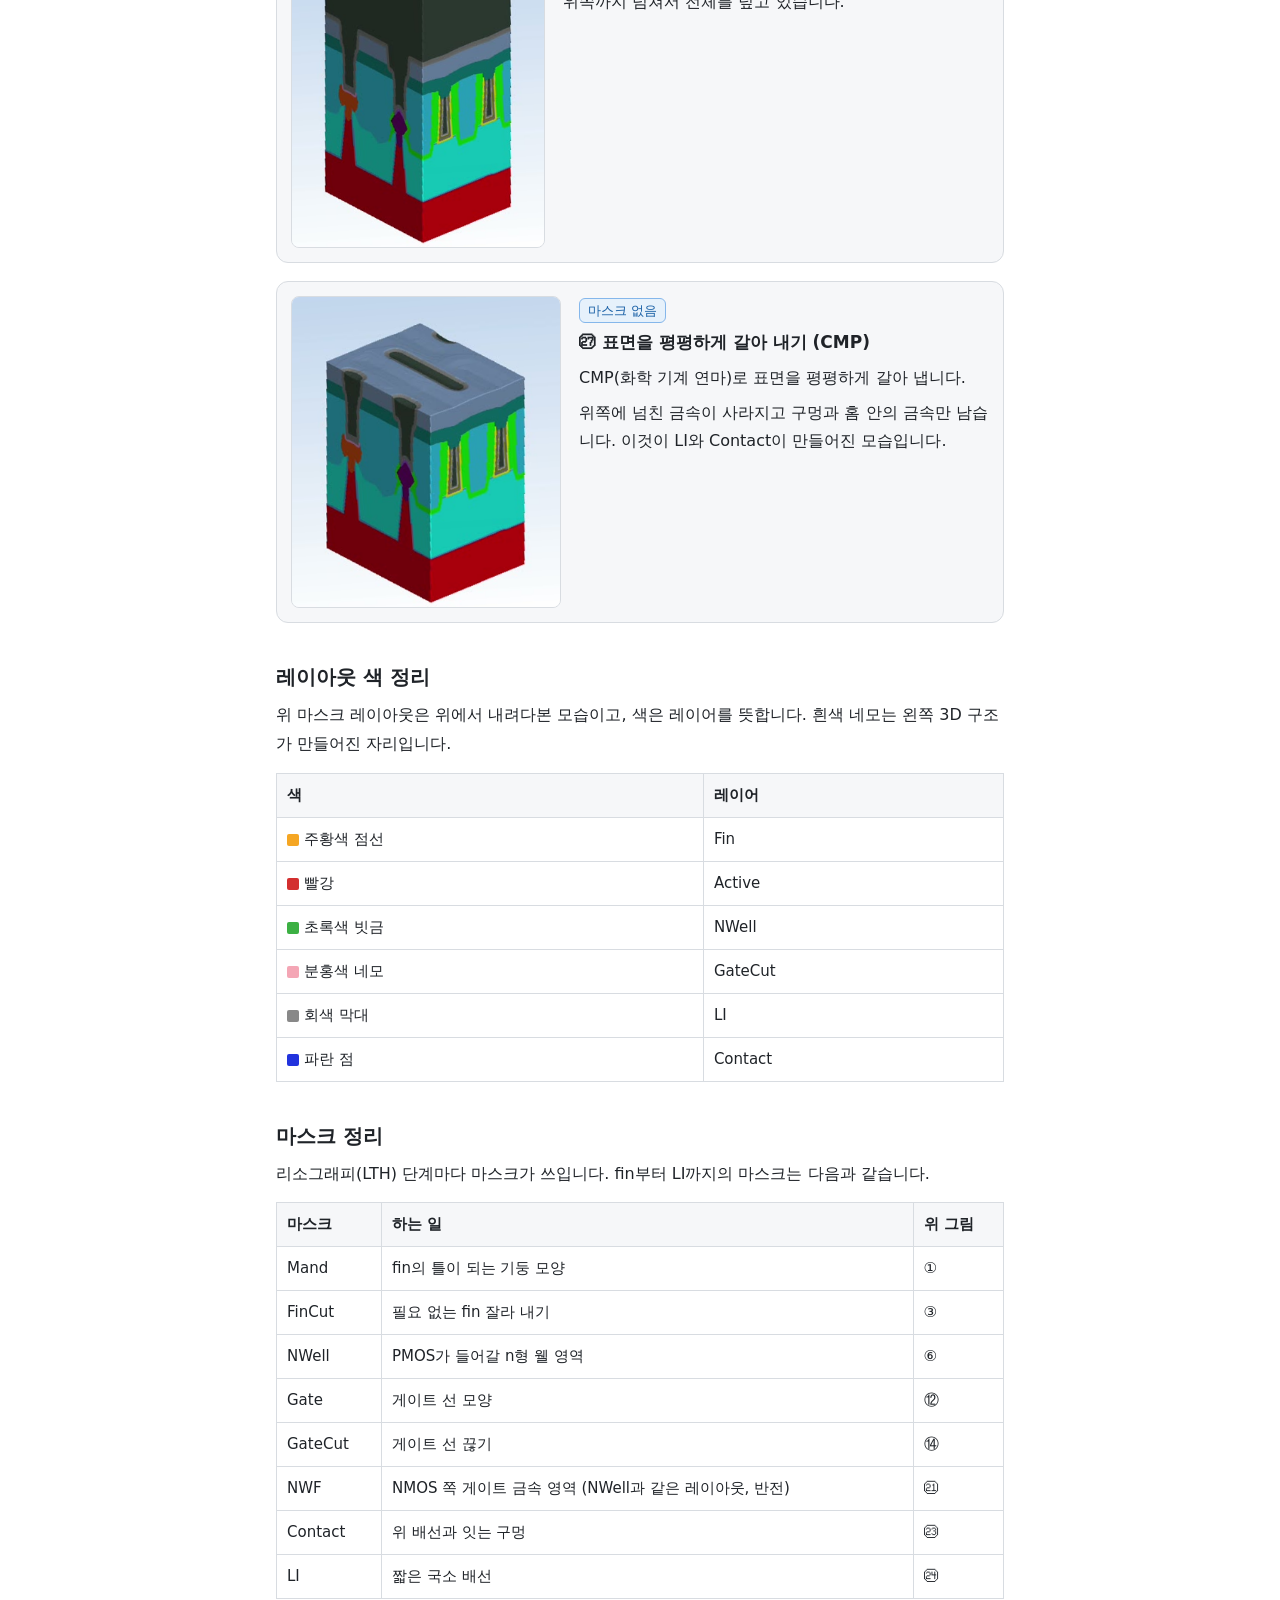
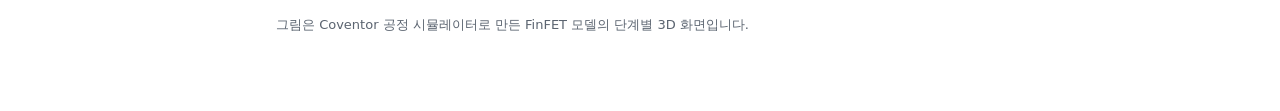
==== commit 385e05ea: "finfet: mark PSPD red and PR purple in step 6 text Co-Authored-By: Claude Sonnet 5.5 <noreply@anthro" ====
--- a/finfet.html
+++ b/finfet.html
@@ -108,7 +108,7 @@
 <h3>⑥ NWell 마스크로 웰 자리 정하기</h3>
 <figure class="lay" style="margin-left:0;margin-right:0"><img src="img/finfet-7-nwf-layout-r180-v7-nc.png" alt="초록색 빗금 영역이 보이는 마스크 레이아웃"><figcaption>마스크 레이아웃: 초록색 빗금 = NWell 레이어</figcaption></figure>
 <p>웰(well)은 트랜지스터 아래쪽 실리콘에 불순물을 넣어 만든 영역입니다. NMOS는 P형 웰에, PMOS는 N형 웰에 만듭니다.</p>
-<p>먼저 P형 불순물을 공급하는 폴리실리콘막(PSPD poly)을 fin 전체에 입히고, 그 위에 감광액을 덮습니다.</p>
+<p>먼저 P형 불순물을 공급하는 폴리실리콘막(PSPD poly, 그림의 <b style="color:#c62828">붉은색</b>)을 fin 전체에 입히고, 그 위에 감광액(PR, 그림의 <b style="color:#7b3fa0">보라색</b>)을 덮습니다.</p>
 <p>NWell 마스크로 감광액 한쪽을 열면, 그림처럼 한쪽 fin 둘레가 드러납니다. 드러난 쪽이 N웰이 될 자리입니다.</p>
 <div class="ref"><p class="rt">참고: clear-field와 dark-field</p>
 <p>포지티브 감광액은 빛을 받은 곳이 녹아서 열립니다. 마스크는 레이아웃이 그려진 곳을 어떻게 하느냐에 따라 둘로 나뉩니다.</p>
